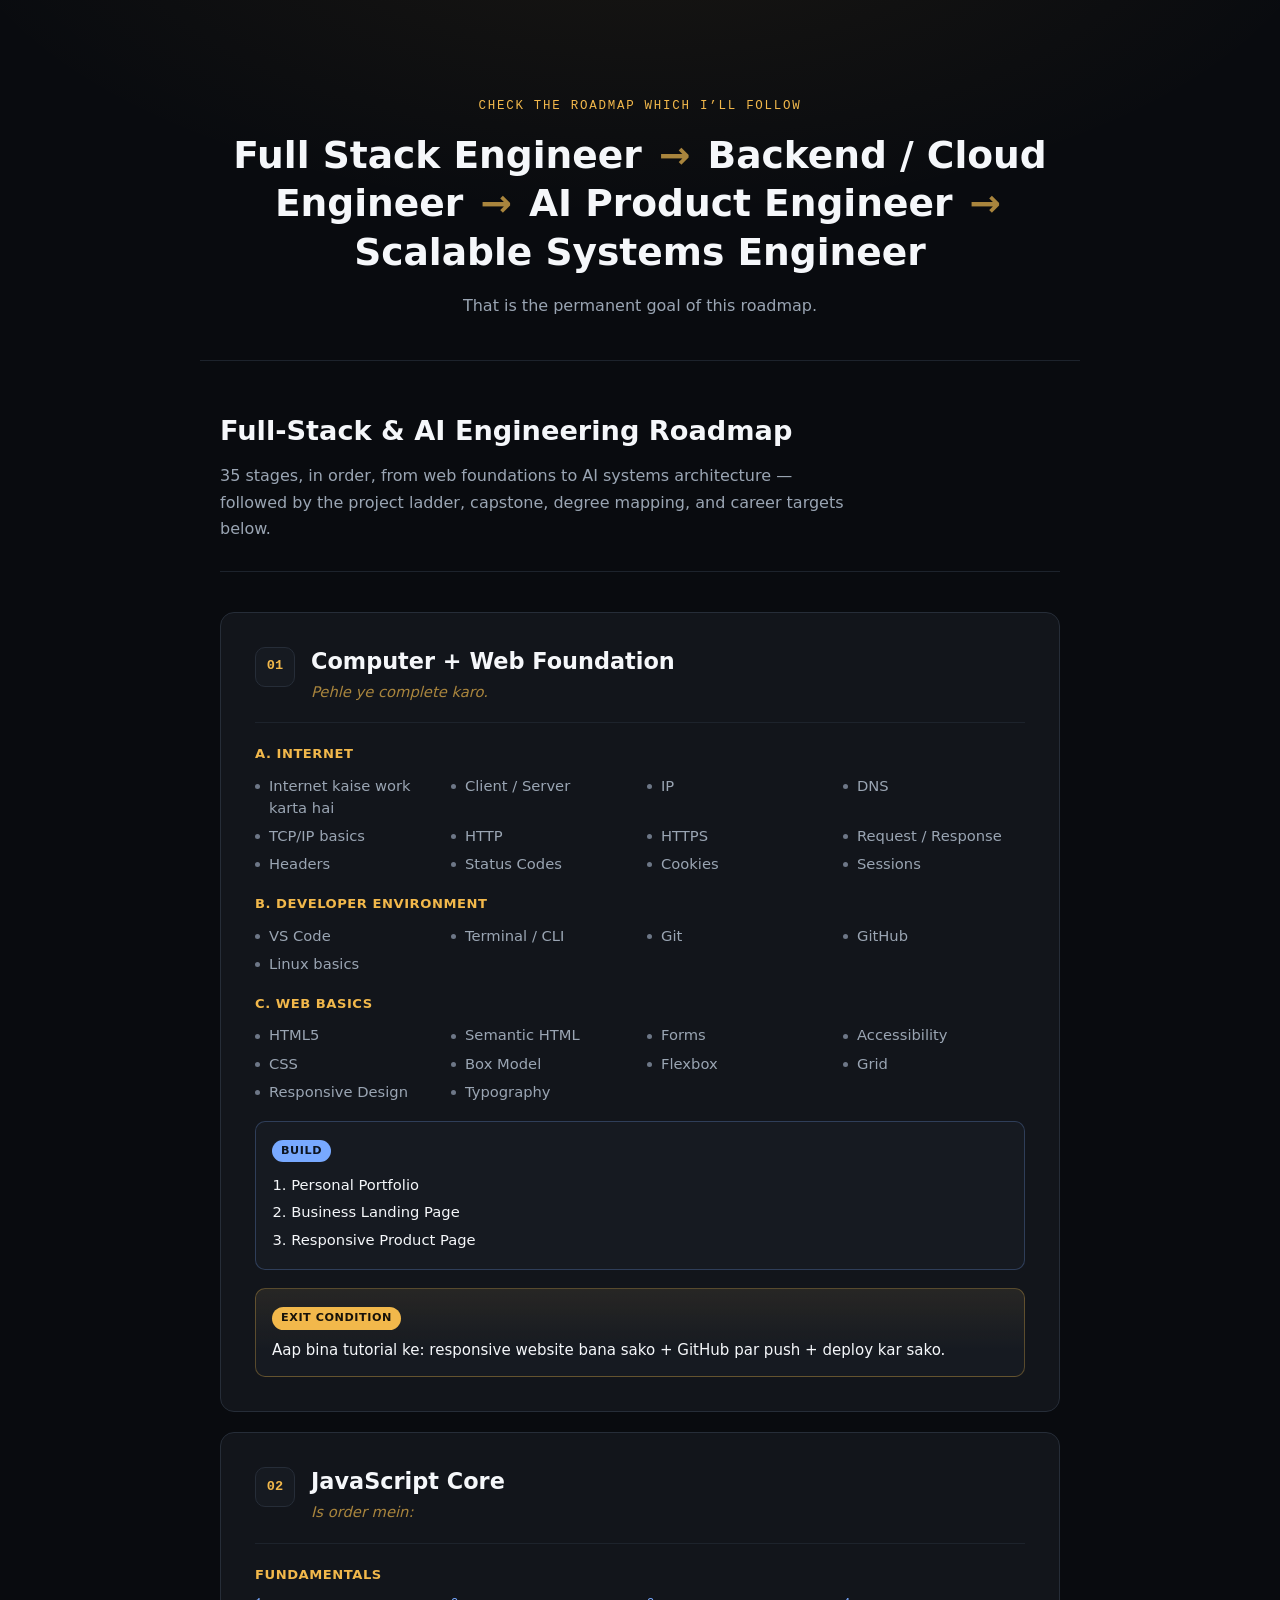
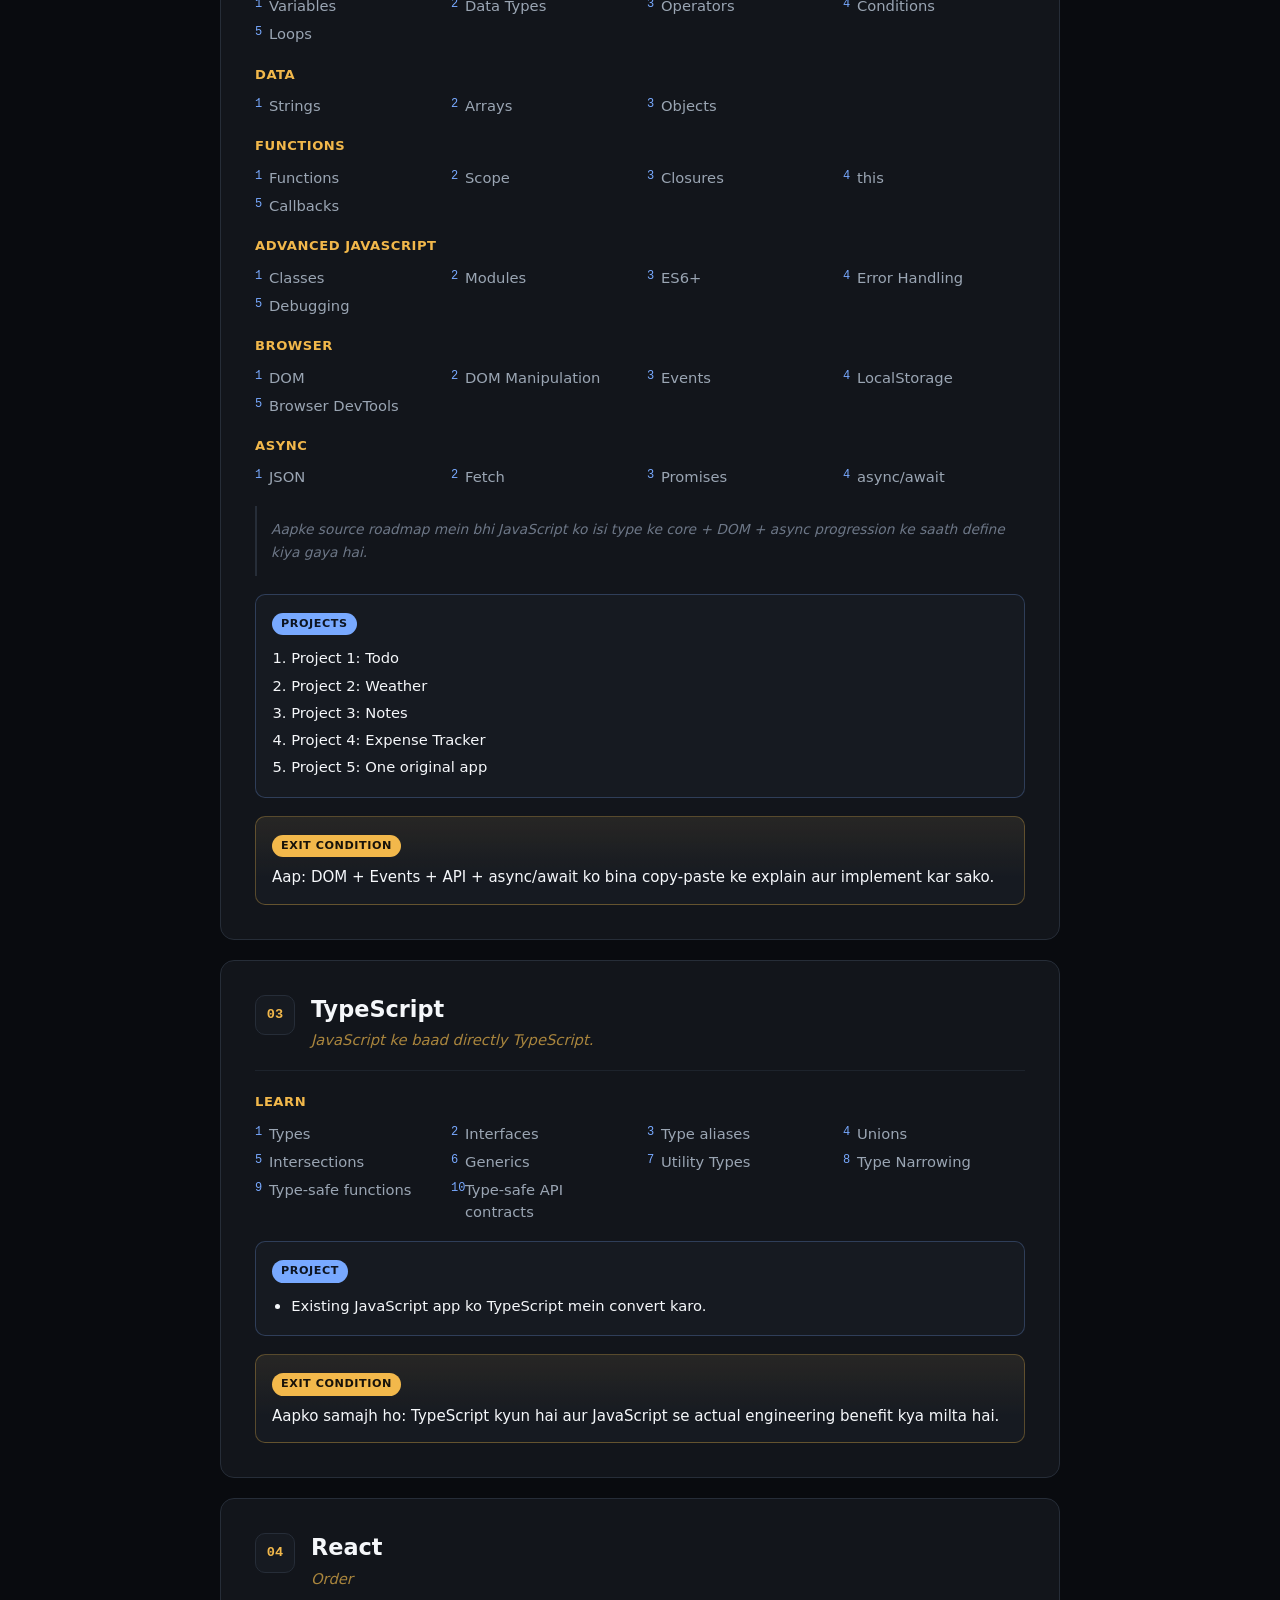
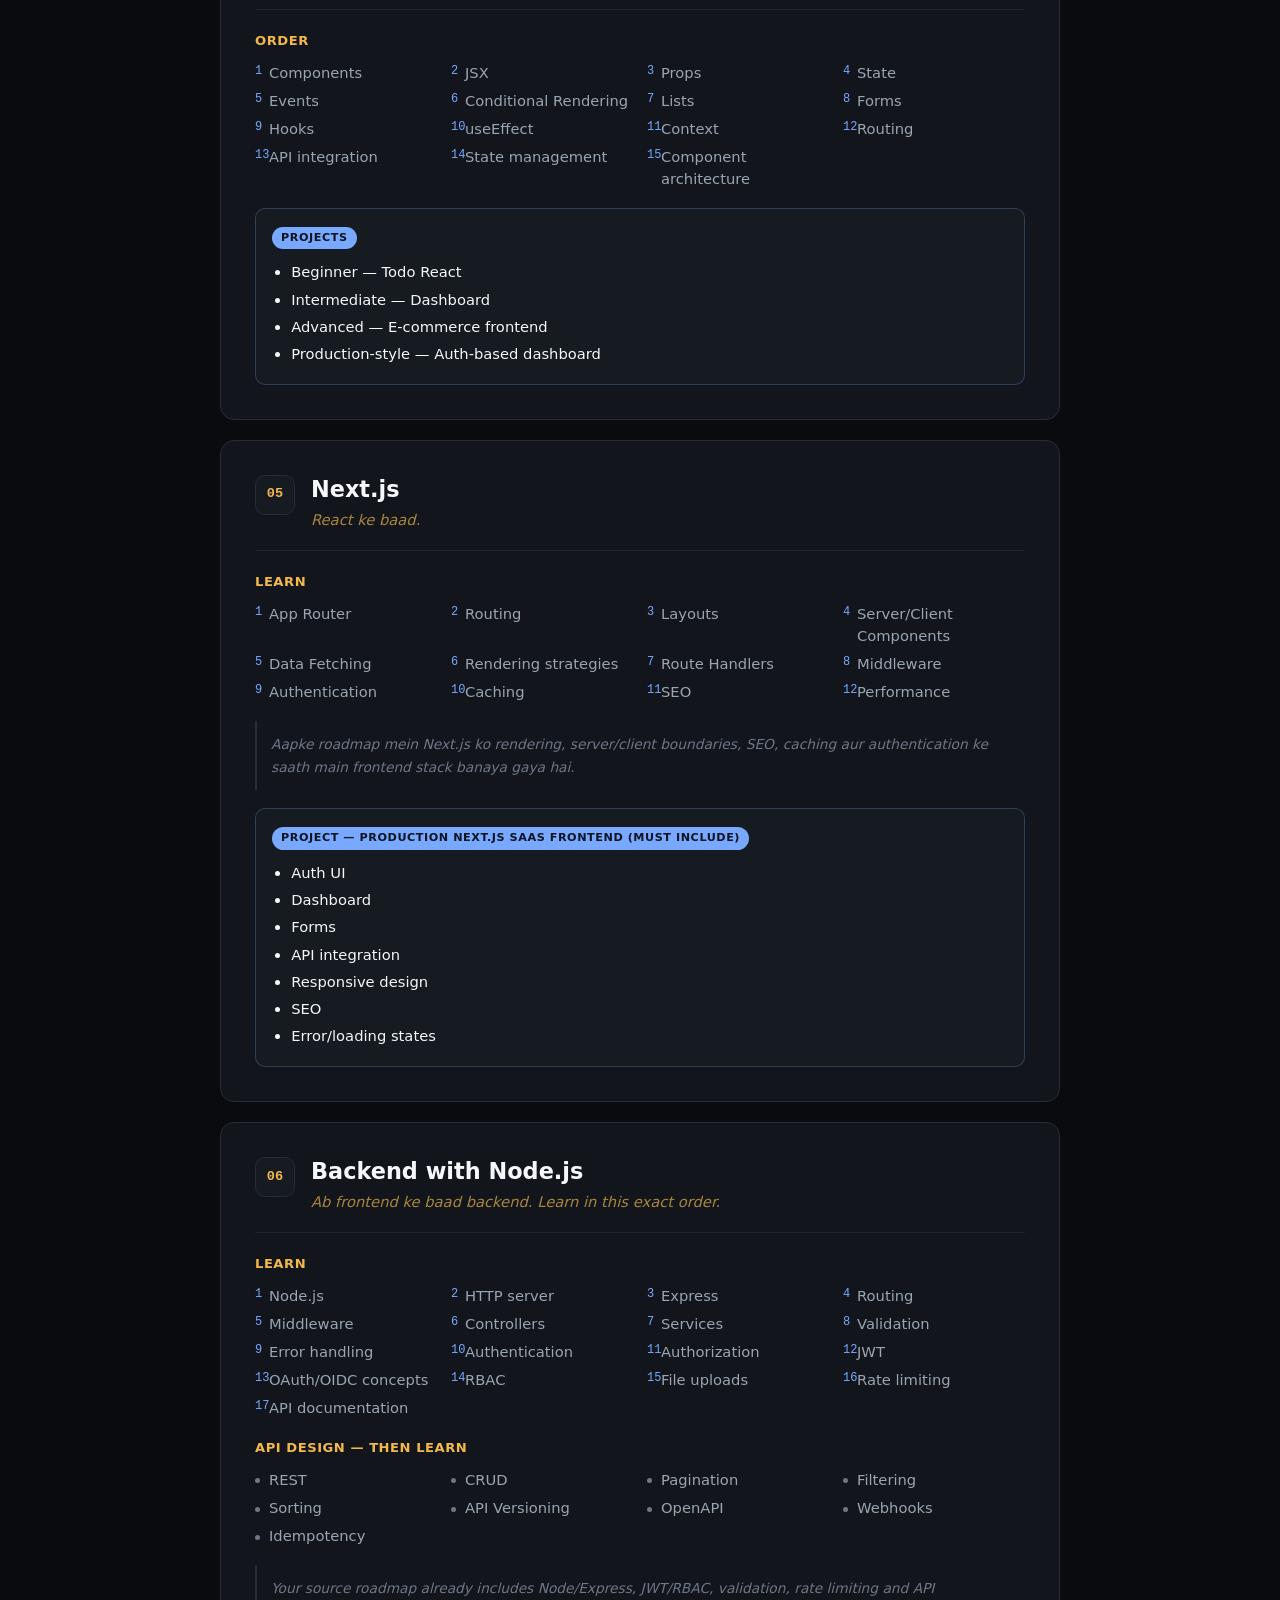
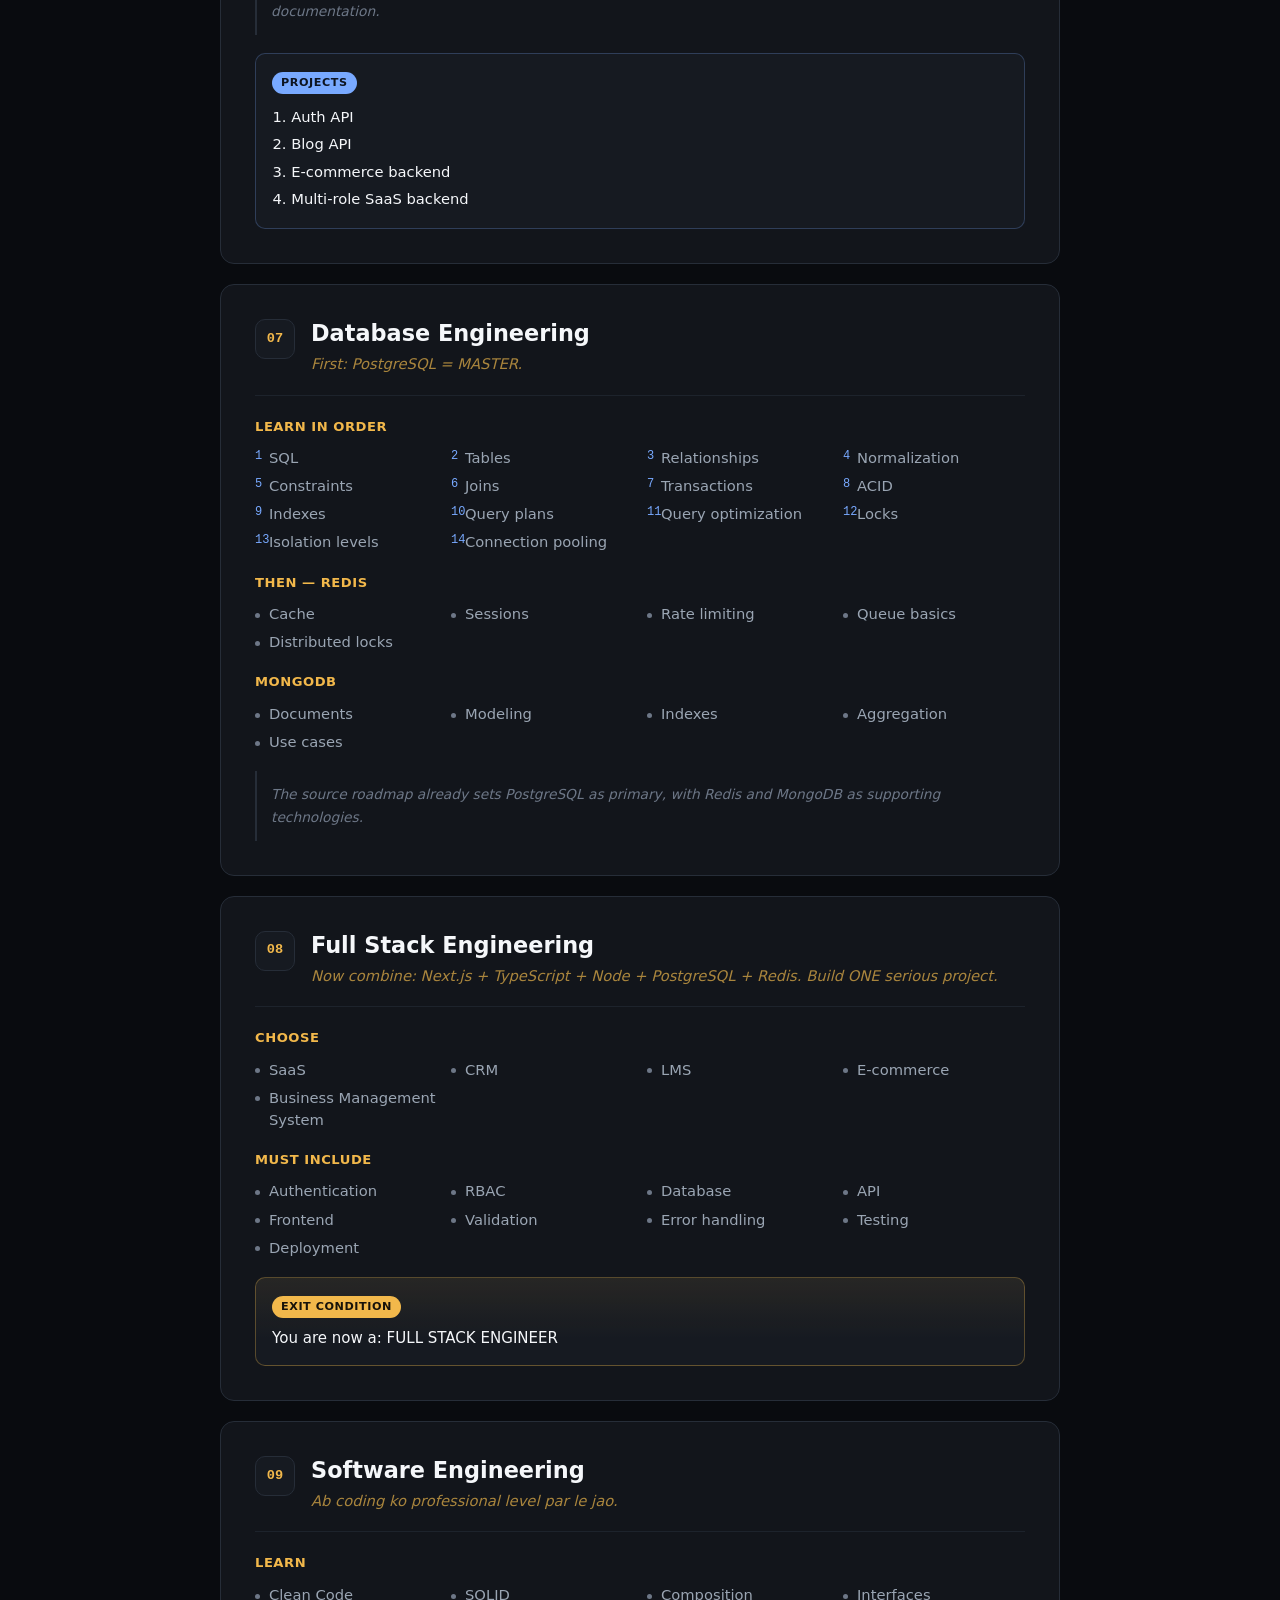
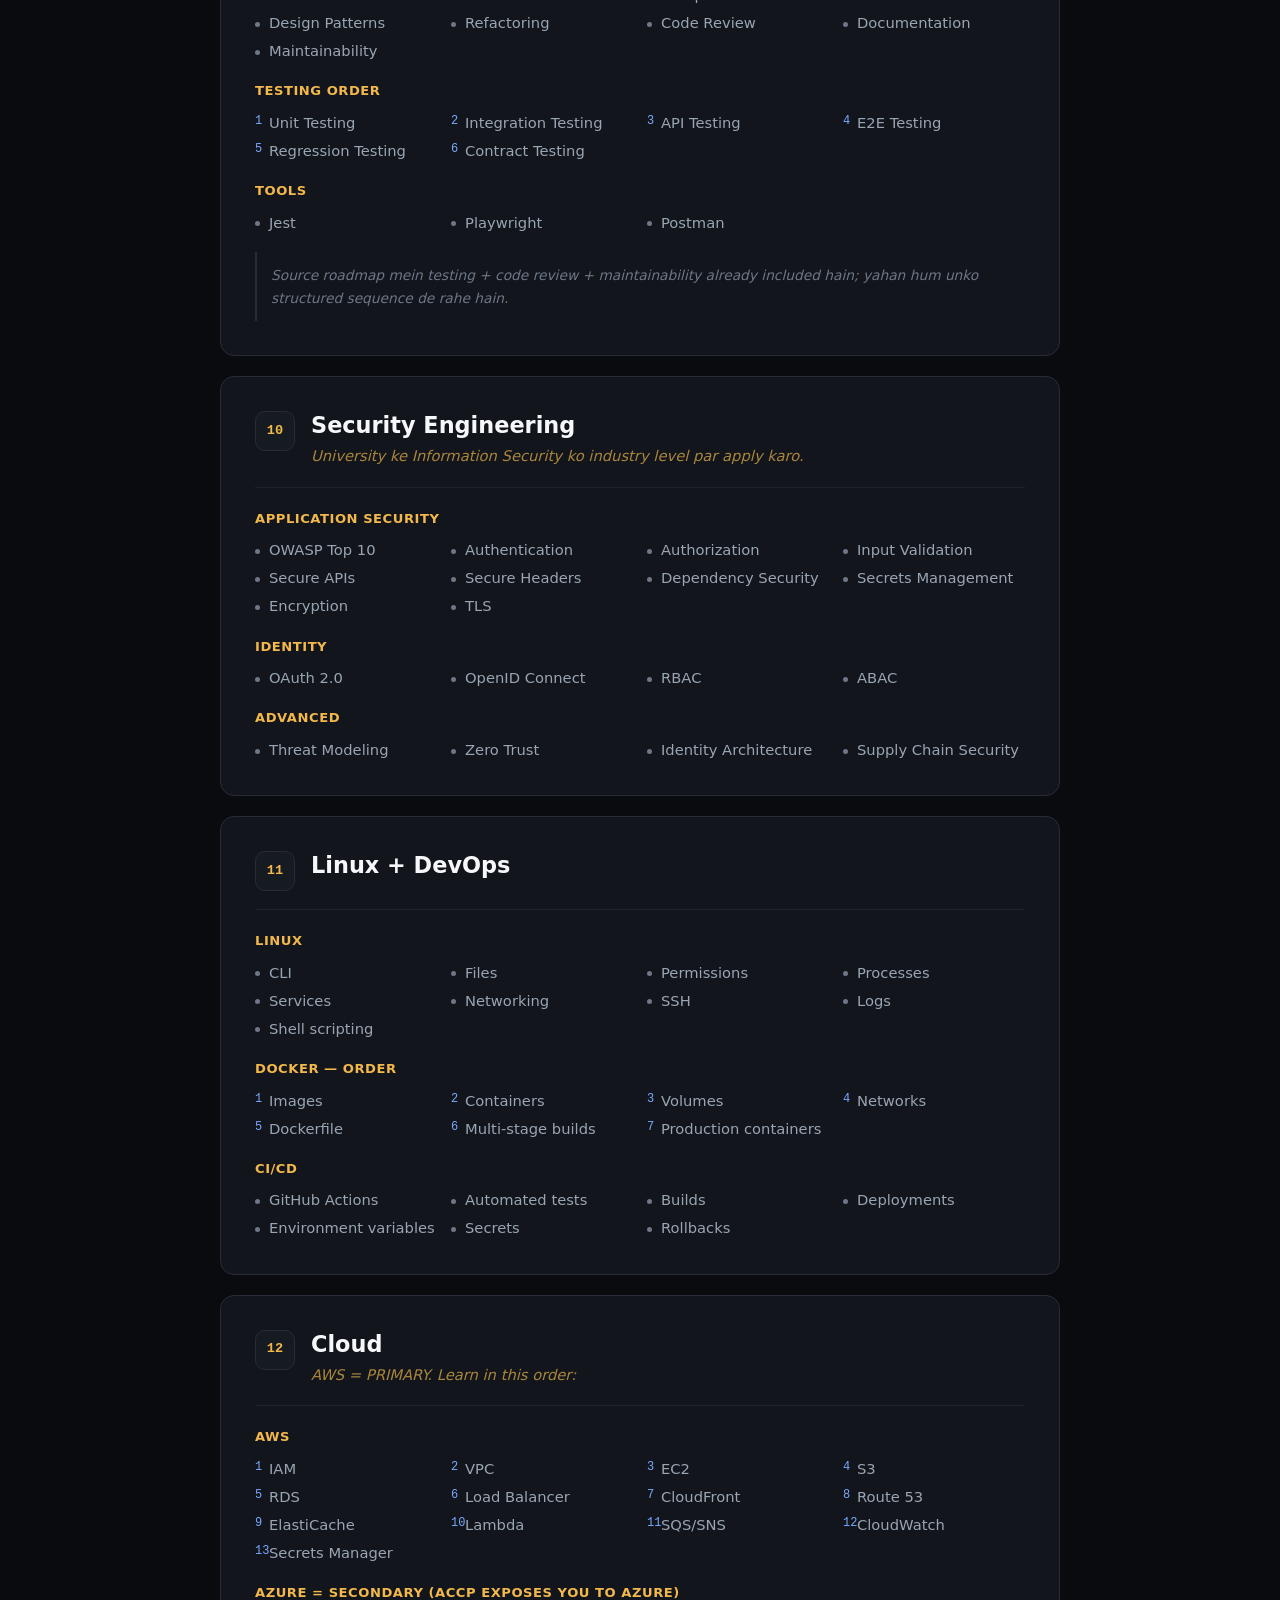
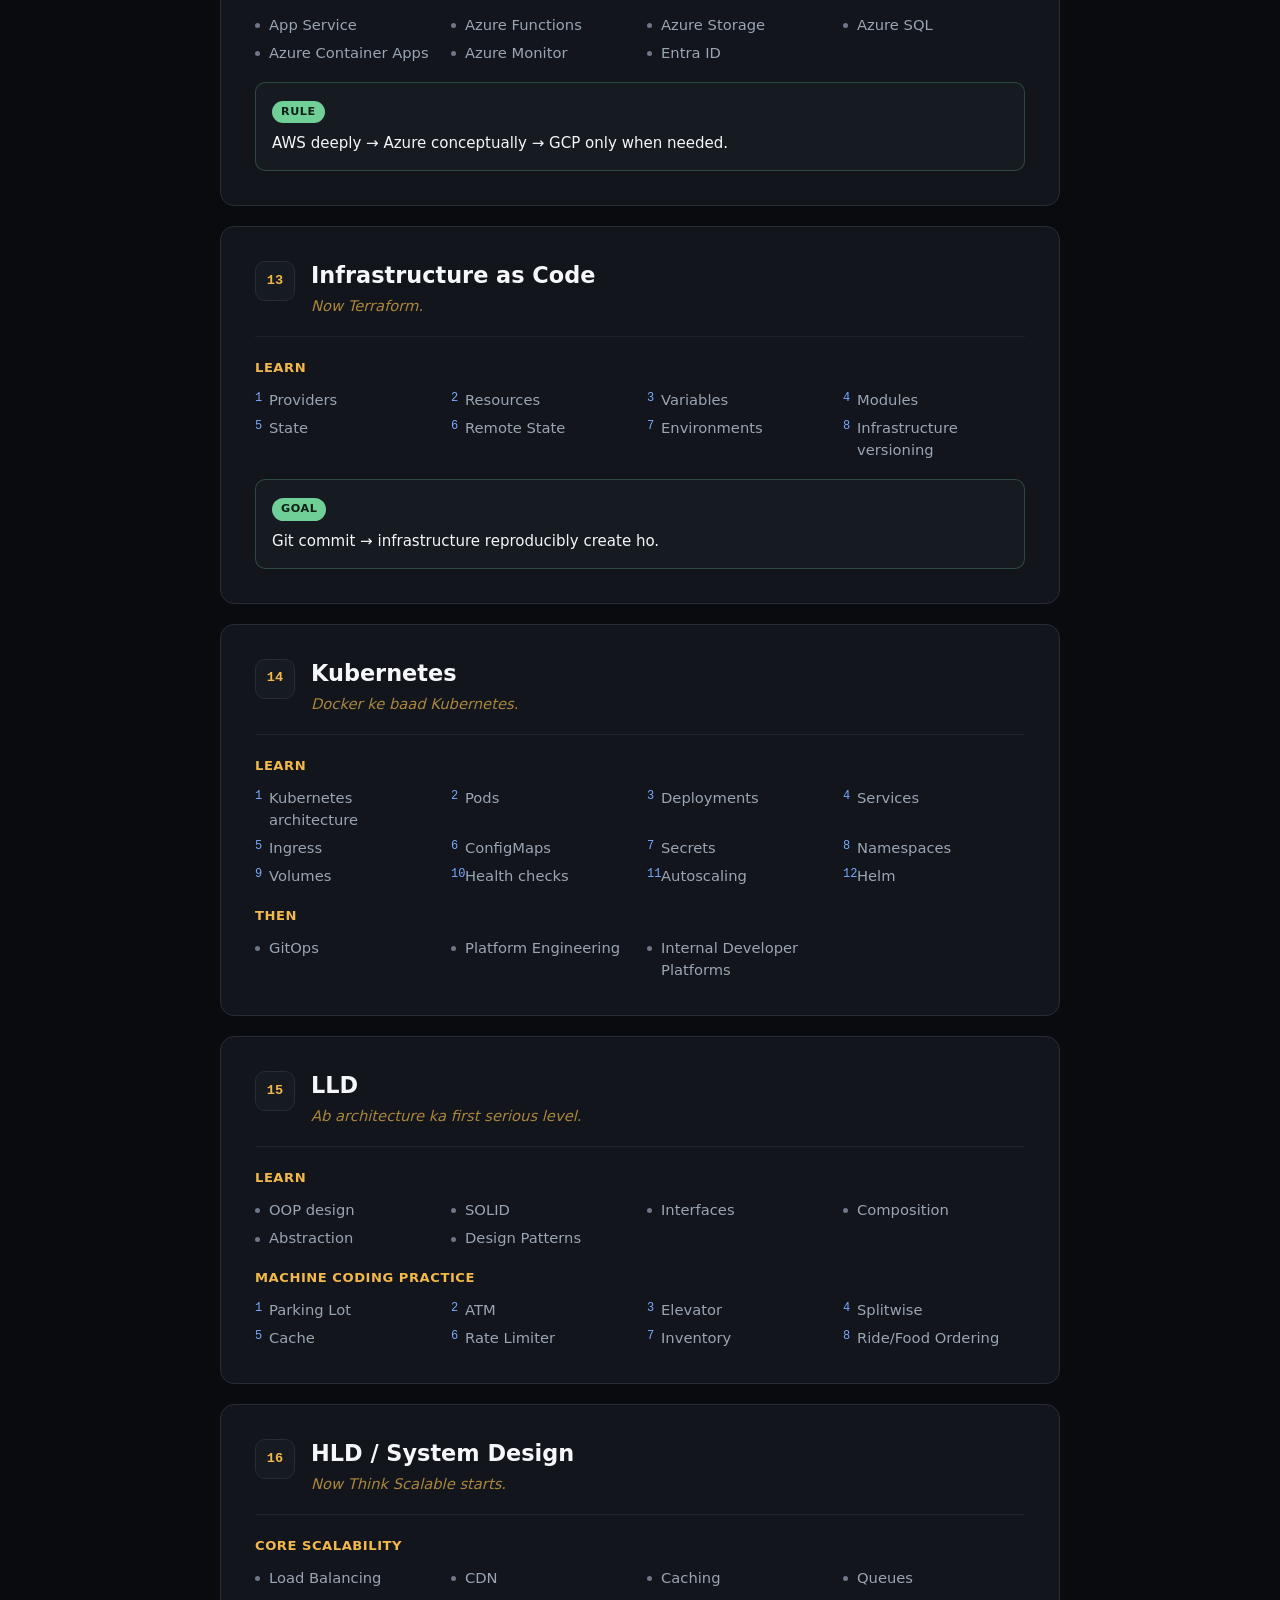
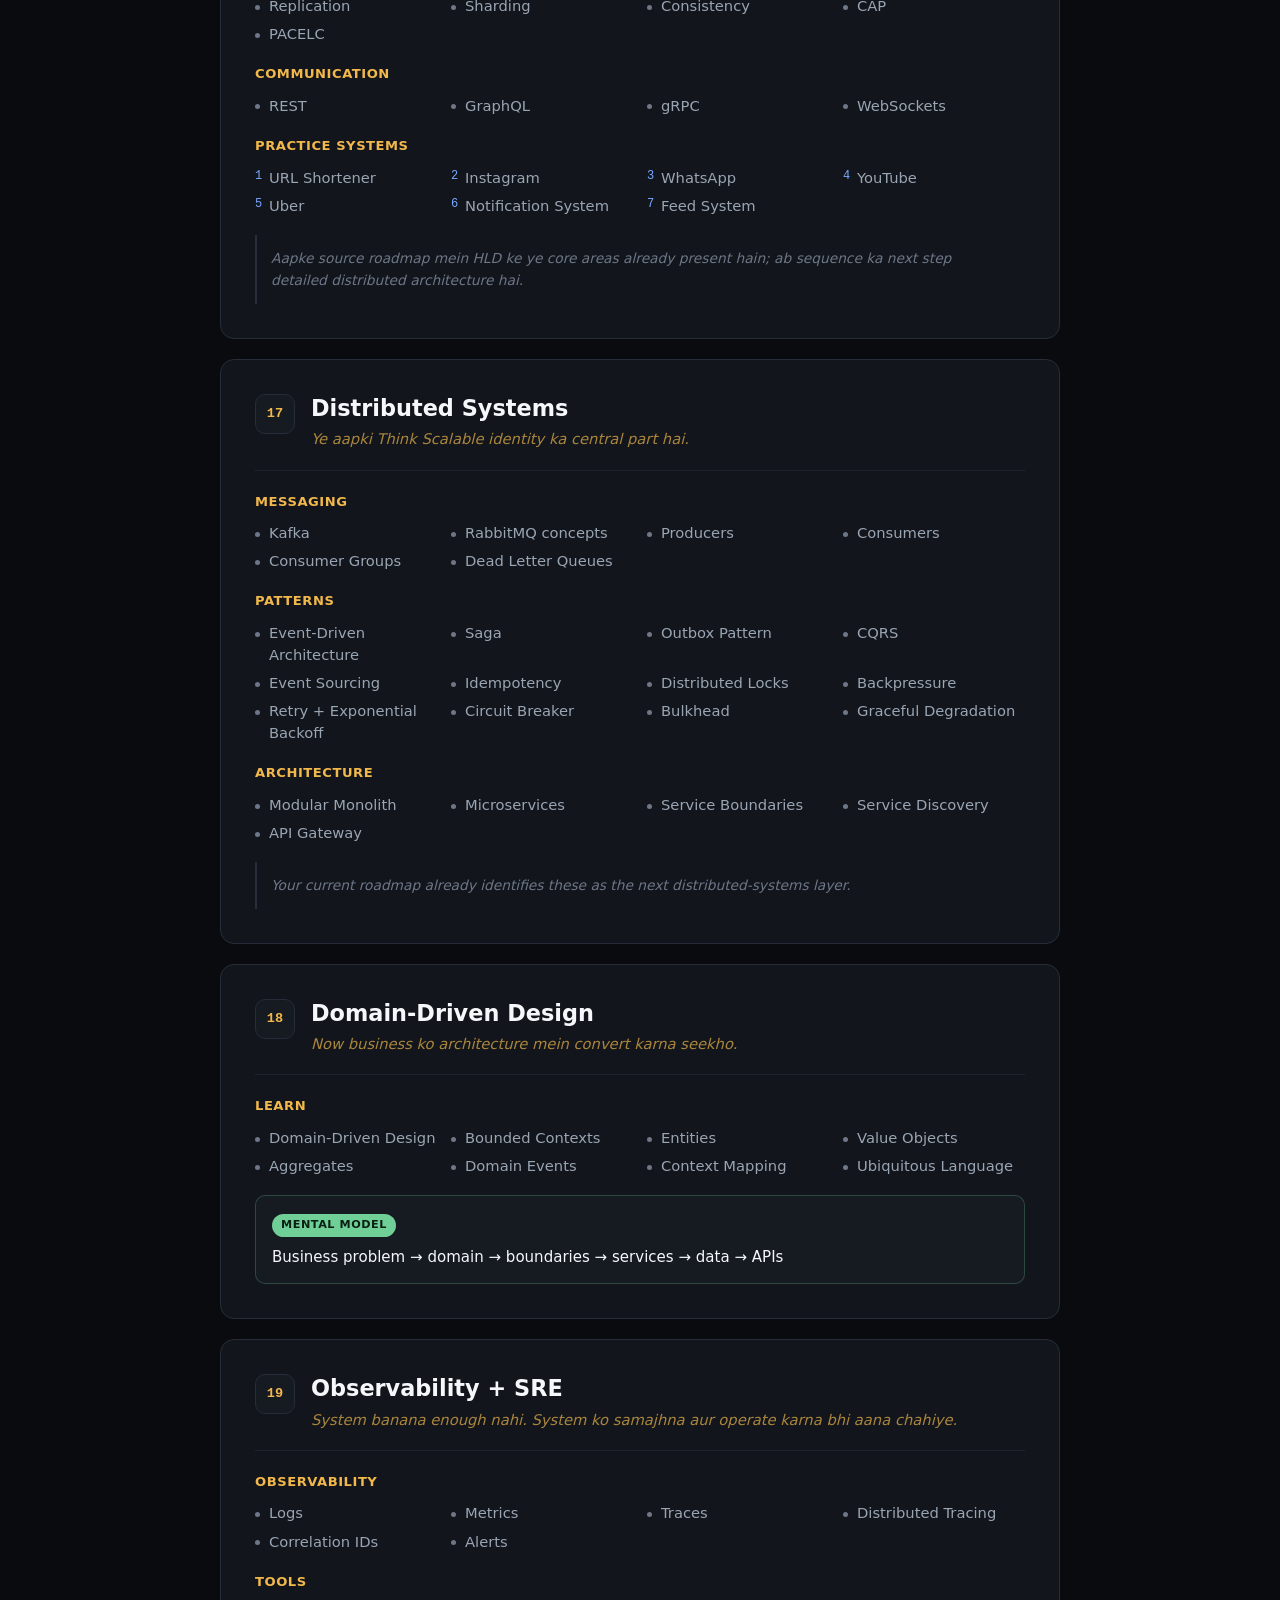
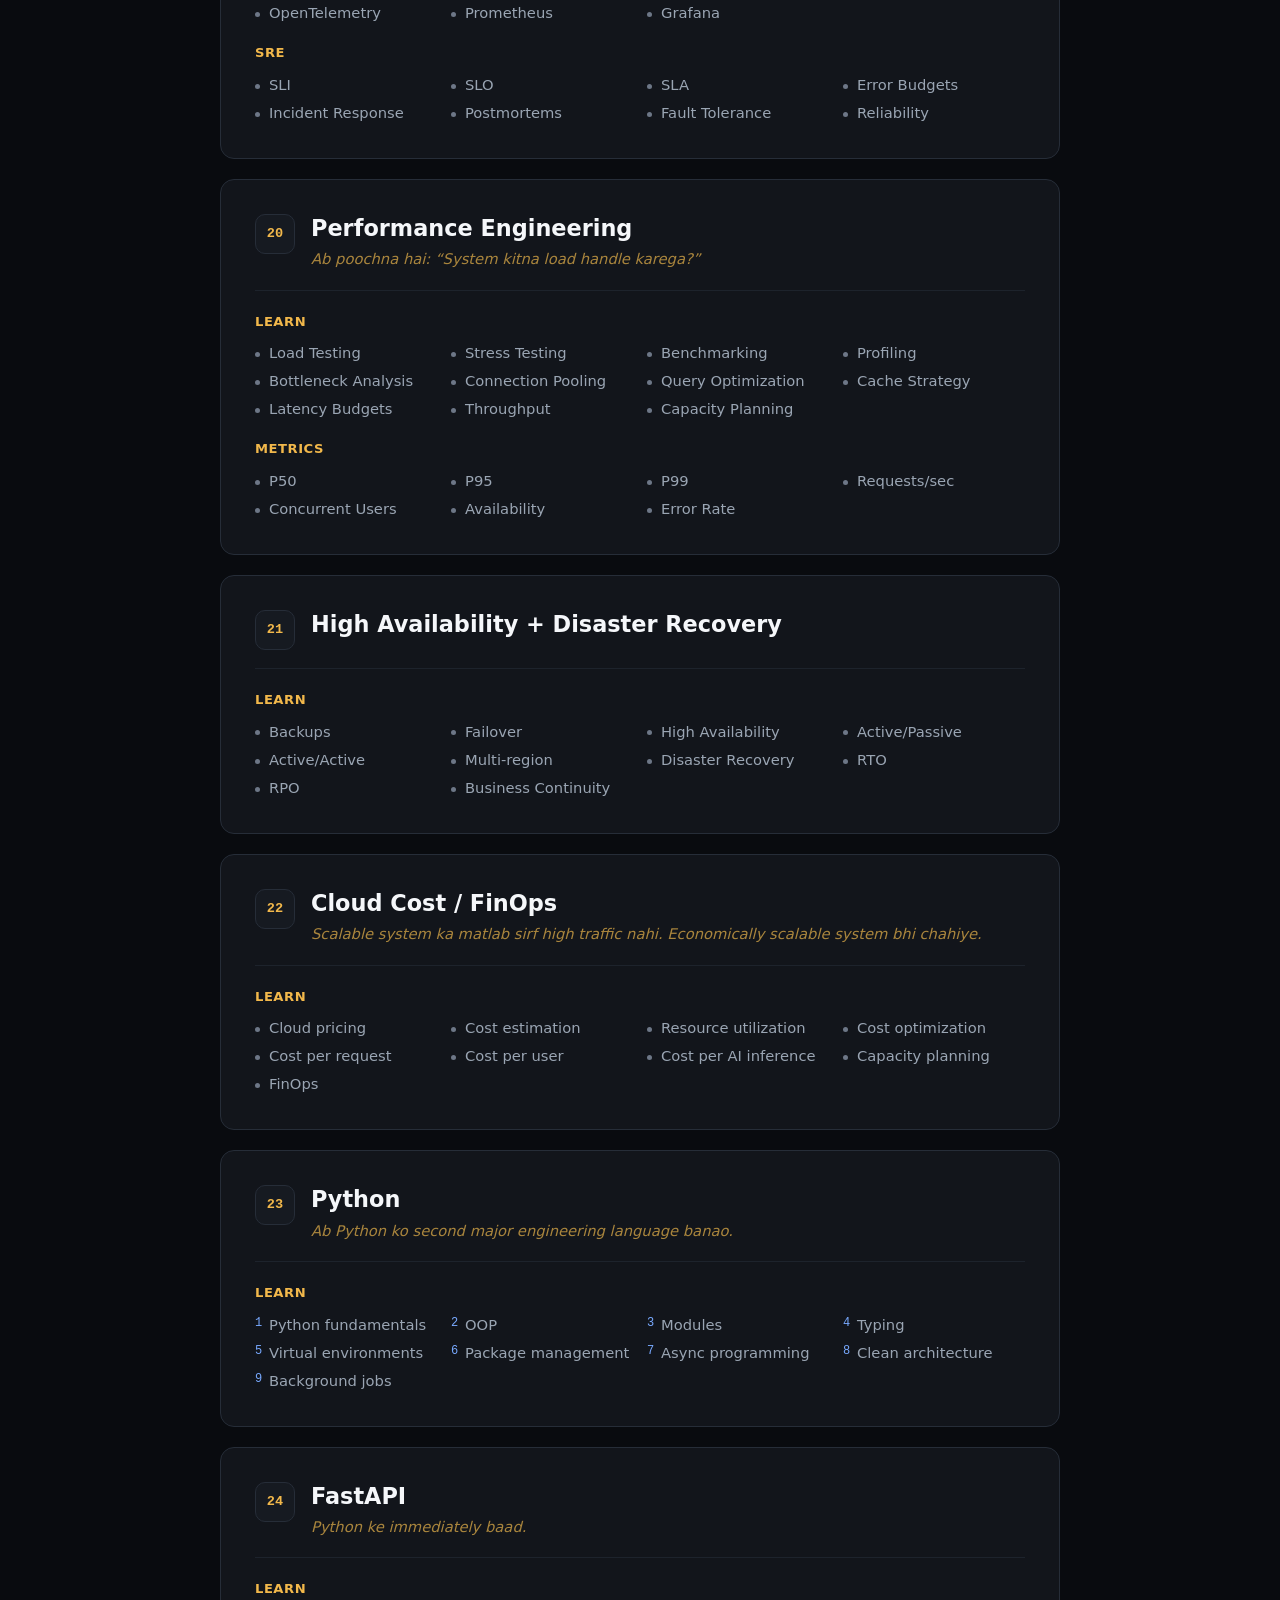
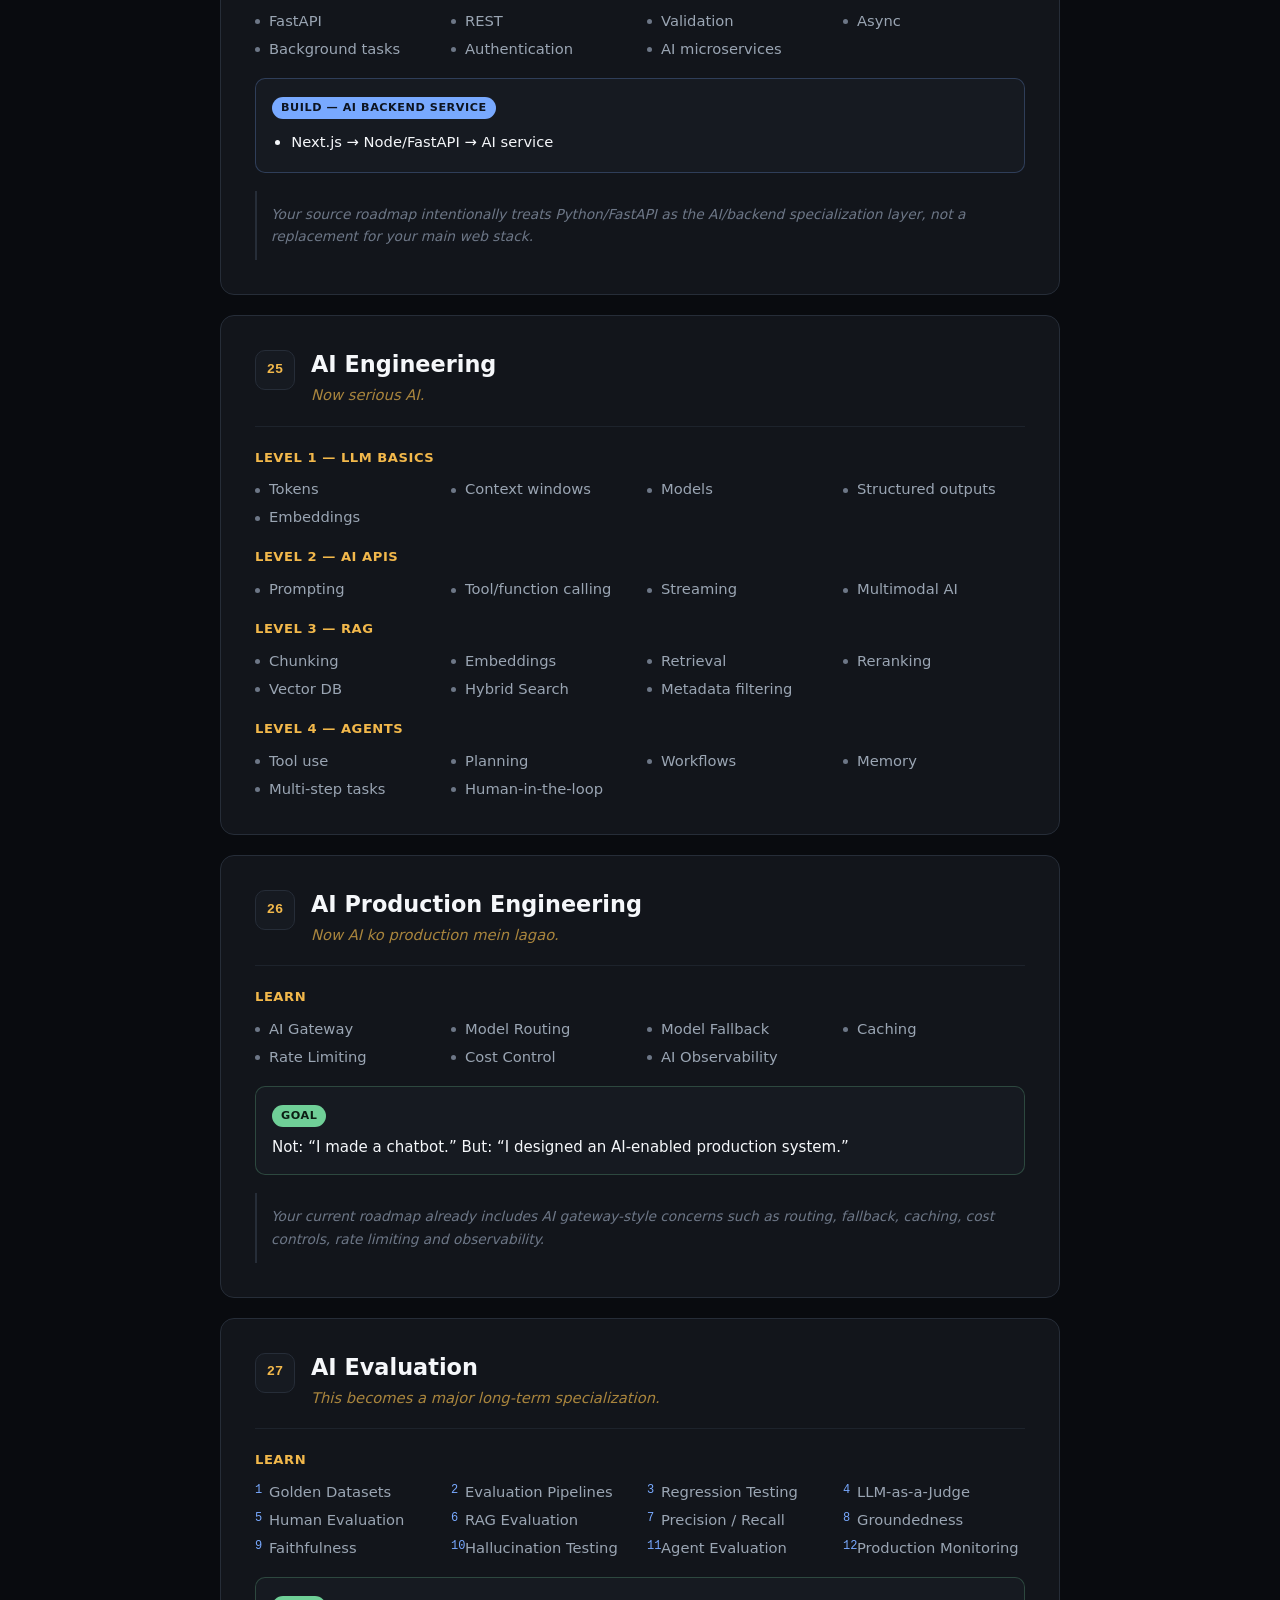
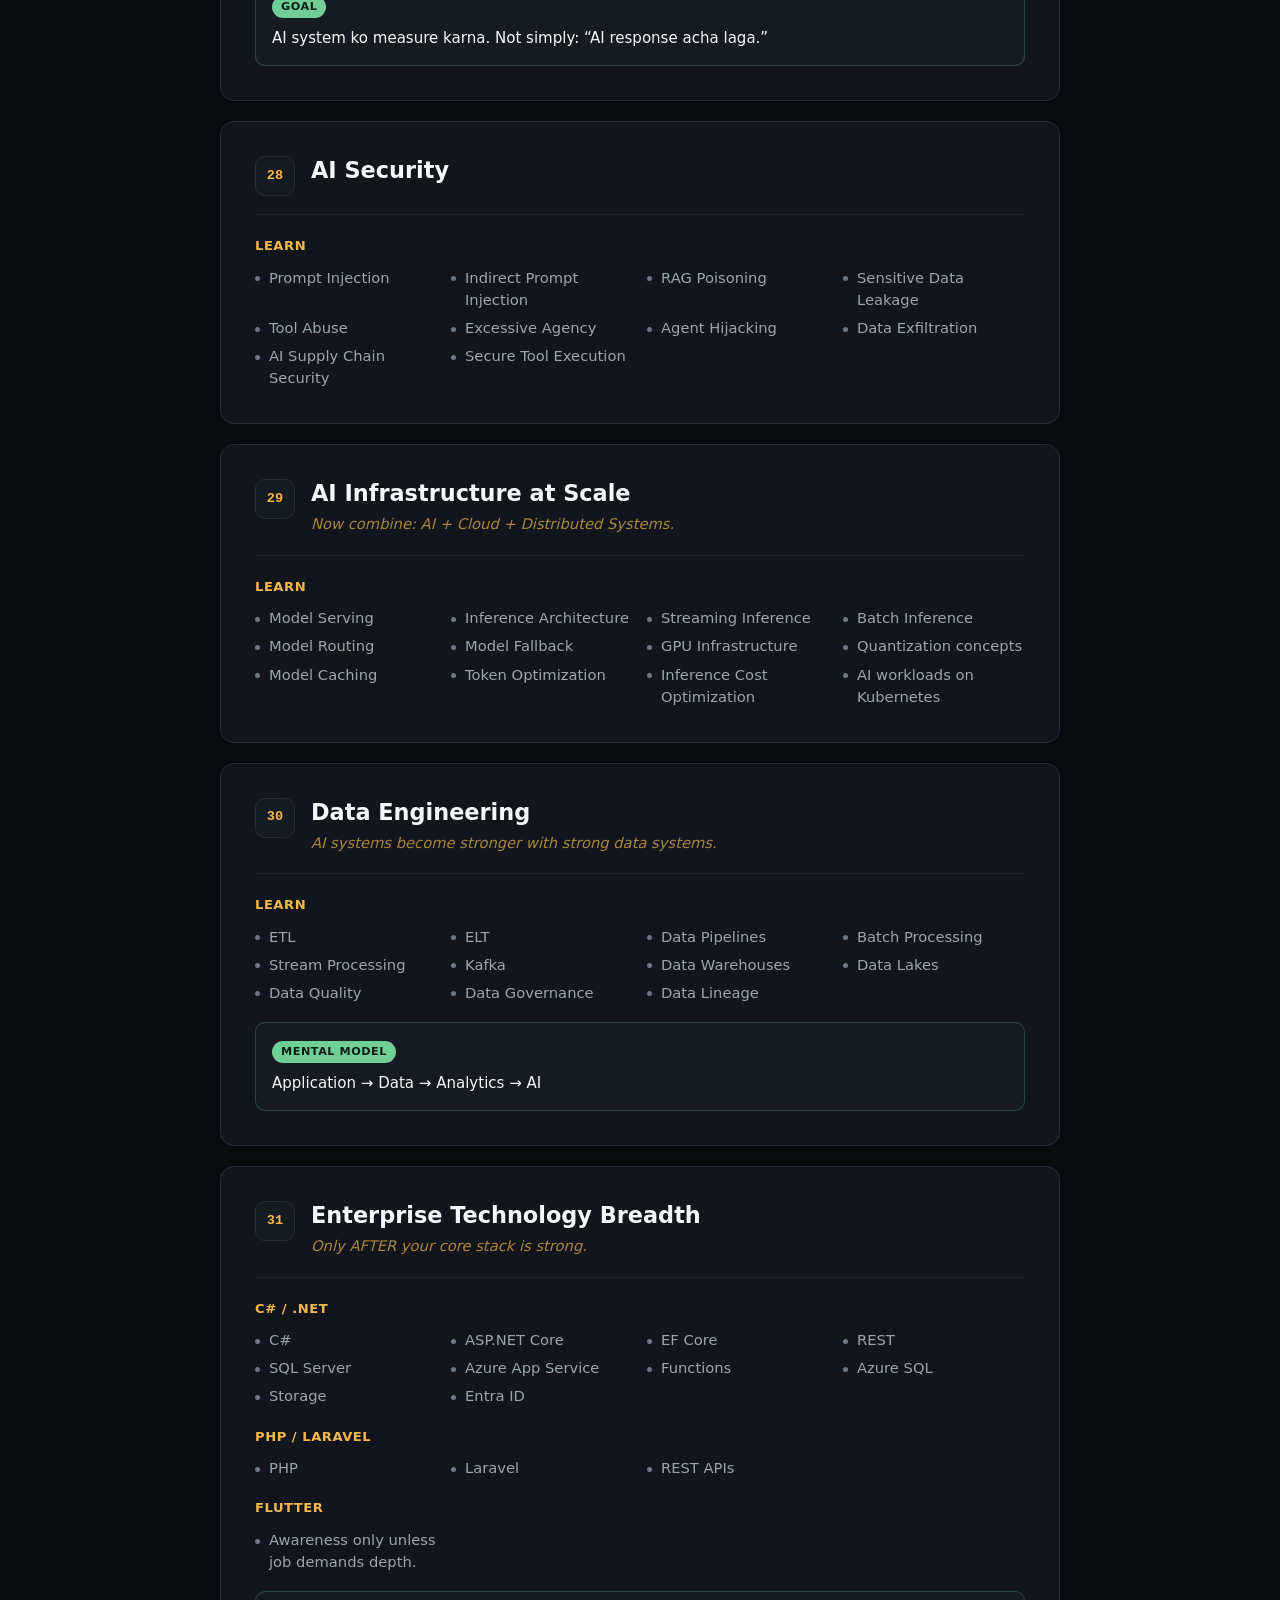
==== Day 0 - Roadmap-Docs/index.html @ 869f16bc "Modifing the roadmap" ====
<!doctype html>
<html lang="en">
  <head>
    <meta charset="UTF-8" />
    <meta name="viewport" content="width=device-width, initial-scale=1.0" />
    <title>Full-Stack &amp; AI Engineering Roadmap</title>
    <link rel="stylesheet" href="style.css" />
  </head>
  <body>
    <header class="page-intro">
      <p class="eyebrow">Check the roadmap which I&rsquo;ll follow</p>
      <h1>
        Full Stack Engineer
        <span class="arrow" aria-hidden="true">&rarr;</span> Backend / Cloud
        Engineer <span class="arrow" aria-hidden="true">&rarr;</span> AI Product
        Engineer <span class="arrow" aria-hidden="true">&rarr;</span> Scalable
        Systems Engineer
      </h1>
      <p class="page-intro-sub">That is the permanent goal of this roadmap.</p>
    </header>

    <main
      class="roadmap-container"
      aria-label="Full-stack and AI engineering roadmap"
    >
      <section class="roadmap-intro" aria-labelledby="roadmap-heading">
        <h2 id="roadmap-heading">Full-Stack &amp; AI Engineering Roadmap</h2>
        <p>
          35 stages, in order, from web foundations to AI systems architecture
          &mdash; followed by the project ladder, capstone, degree mapping, and
          career targets below.
        </p>
      </section>

      <div class="stage-sequence" aria-label="Roadmap stages, in order">
        <article class="stage" id="stage-1" aria-labelledby="stage-1-title">
          <header class="stage-header">
            <span class="stage-badge">01</span>
            <div class="stage-heading">
              <h2 id="stage-1-title">Computer + Web Foundation</h2>
              <p class="stage-intro">Pehle ye complete karo.</p>
            </div>
          </header>
          <div class="stage-body">
            <div class="topic-group">
              <h3>A. Internet</h3>
              <ul class="topic-list">
                <li>Internet kaise work karta hai</li>
                <li>Client / Server</li>
                <li>IP</li>
                <li>DNS</li>
                <li>TCP/IP basics</li>
                <li>HTTP</li>
                <li>HTTPS</li>
                <li>Request / Response</li>
                <li>Headers</li>
                <li>Status Codes</li>
                <li>Cookies</li>
                <li>Sessions</li>
              </ul>
            </div>
            <div class="topic-group">
              <h3>B. Developer Environment</h3>
              <ul class="topic-list">
                <li>VS Code</li>
                <li>Terminal / CLI</li>
                <li>Git</li>
                <li>GitHub</li>
                <li>Linux basics</li>
              </ul>
            </div>
            <div class="topic-group">
              <h3>C. Web Basics</h3>
              <ul class="topic-list">
                <li>HTML5</li>
                <li>Semantic HTML</li>
                <li>Forms</li>
                <li>Accessibility</li>
                <li>CSS</li>
                <li>Box Model</li>
                <li>Flexbox</li>
                <li>Grid</li>
                <li>Responsive Design</li>
                <li>Typography</li>
              </ul>
            </div>
            <div class="callout callout-build">
              <span class="callout-label">Build</span>
              <ol class="build-list">
                <li>Personal Portfolio</li>
                <li>Business Landing Page</li>
                <li>Responsive Product Page</li>
              </ol>
            </div>
            <div class="callout callout-exit">
              <span class="callout-label">Exit Condition</span>
              <p>
                Aap bina tutorial ke: responsive website bana sako + GitHub par
                push + deploy kar sako.
              </p>
            </div>
          </div>
        </article>
        <article class="stage" id="stage-2" aria-labelledby="stage-2-title">
          <header class="stage-header">
            <span class="stage-badge">02</span>
            <div class="stage-heading">
              <h2 id="stage-2-title">JavaScript Core</h2>
              <p class="stage-intro">Is order mein:</p>
            </div>
          </header>
          <div class="stage-body">
            <div class="topic-group">
              <h3>Fundamentals</h3>
              <ol class="topic-list">
                <li>Variables</li>
                <li>Data Types</li>
                <li>Operators</li>
                <li>Conditions</li>
                <li>Loops</li>
              </ol>
            </div>
            <div class="topic-group">
              <h3>Data</h3>
              <ol class="topic-list">
                <li>Strings</li>
                <li>Arrays</li>
                <li>Objects</li>
              </ol>
            </div>
            <div class="topic-group">
              <h3>Functions</h3>
              <ol class="topic-list">
                <li>Functions</li>
                <li>Scope</li>
                <li>Closures</li>
                <li>this</li>
                <li>Callbacks</li>
              </ol>
            </div>
            <div class="topic-group">
              <h3>Advanced JavaScript</h3>
              <ol class="topic-list">
                <li>Classes</li>
                <li>Modules</li>
                <li>ES6+</li>
                <li>Error Handling</li>
                <li>Debugging</li>
              </ol>
            </div>
            <div class="topic-group">
              <h3>Browser</h3>
              <ol class="topic-list">
                <li>DOM</li>
                <li>DOM Manipulation</li>
                <li>Events</li>
                <li>LocalStorage</li>
                <li>Browser DevTools</li>
              </ol>
            </div>
            <div class="topic-group">
              <h3>Async</h3>
              <ol class="topic-list">
                <li>JSON</li>
                <li>Fetch</li>
                <li>Promises</li>
                <li>async/await</li>
              </ol>
            </div>
            <p class="stage-note">
              Aapke source roadmap mein bhi JavaScript ko isi type ke core + DOM
              + async progression ke saath define kiya gaya hai.
            </p>
            <div class="callout callout-build">
              <span class="callout-label">Projects</span>
              <ol class="build-list">
                <li>Project 1: Todo</li>
                <li>Project 2: Weather</li>
                <li>Project 3: Notes</li>
                <li>Project 4: Expense Tracker</li>
                <li>Project 5: One original app</li>
              </ol>
            </div>
            <div class="callout callout-exit">
              <span class="callout-label">Exit Condition</span>
              <p>
                Aap: DOM + Events + API + async/await ko bina copy-paste ke
                explain aur implement kar sako.
              </p>
            </div>
          </div>
        </article>
        <article class="stage" id="stage-3" aria-labelledby="stage-3-title">
          <header class="stage-header">
            <span class="stage-badge">03</span>
            <div class="stage-heading">
              <h2 id="stage-3-title">TypeScript</h2>
              <p class="stage-intro">JavaScript ke baad directly TypeScript.</p>
            </div>
          </header>
          <div class="stage-body">
            <div class="topic-group">
              <h3>Learn</h3>
              <ol class="topic-list">
                <li>Types</li>
                <li>Interfaces</li>
                <li>Type aliases</li>
                <li>Unions</li>
                <li>Intersections</li>
                <li>Generics</li>
                <li>Utility Types</li>
                <li>Type Narrowing</li>
                <li>Type-safe functions</li>
                <li>Type-safe API contracts</li>
              </ol>
            </div>
            <div class="callout callout-build">
              <span class="callout-label">Project</span>
              <ul class="build-list">
                <li>
                  Existing JavaScript app ko TypeScript mein convert karo.
                </li>
              </ul>
            </div>
            <div class="callout callout-exit">
              <span class="callout-label">Exit Condition</span>
              <p>
                Aapko samajh ho: TypeScript kyun hai aur JavaScript se actual
                engineering benefit kya milta hai.
              </p>
            </div>
          </div>
        </article>
        <article class="stage" id="stage-4" aria-labelledby="stage-4-title">
          <header class="stage-header">
            <span class="stage-badge">04</span>
            <div class="stage-heading">
              <h2 id="stage-4-title">React</h2>
              <p class="stage-intro">Order</p>
            </div>
          </header>
          <div class="stage-body">
            <div class="topic-group">
              <h3>Order</h3>
              <ol class="topic-list">
                <li>Components</li>
                <li>JSX</li>
                <li>Props</li>
                <li>State</li>
                <li>Events</li>
                <li>Conditional Rendering</li>
                <li>Lists</li>
                <li>Forms</li>
                <li>Hooks</li>
                <li>useEffect</li>
                <li>Context</li>
                <li>Routing</li>
                <li>API integration</li>
                <li>State management</li>
                <li>Component architecture</li>
              </ol>
            </div>
            <div class="callout callout-build">
              <span class="callout-label">Projects</span>
              <ul class="build-list">
                <li>Beginner — Todo React</li>
                <li>Intermediate — Dashboard</li>
                <li>Advanced — E-commerce frontend</li>
                <li>Production-style — Auth-based dashboard</li>
              </ul>
            </div>
          </div>
        </article>
        <article class="stage" id="stage-5" aria-labelledby="stage-5-title">
          <header class="stage-header">
            <span class="stage-badge">05</span>
            <div class="stage-heading">
              <h2 id="stage-5-title">Next.js</h2>
              <p class="stage-intro">React ke baad.</p>
            </div>
          </header>
          <div class="stage-body">
            <div class="topic-group">
              <h3>Learn</h3>
              <ol class="topic-list">
                <li>App Router</li>
                <li>Routing</li>
                <li>Layouts</li>
                <li>Server/Client Components</li>
                <li>Data Fetching</li>
                <li>Rendering strategies</li>
                <li>Route Handlers</li>
                <li>Middleware</li>
                <li>Authentication</li>
                <li>Caching</li>
                <li>SEO</li>
                <li>Performance</li>
              </ol>
            </div>
            <p class="stage-note">
              Aapke roadmap mein Next.js ko rendering, server/client boundaries,
              SEO, caching aur authentication ke saath main frontend stack
              banaya gaya hai.
            </p>
            <div class="callout callout-build">
              <span class="callout-label"
                >Project — Production Next.js SaaS Frontend (must include)</span
              >
              <ul class="build-list">
                <li>Auth UI</li>
                <li>Dashboard</li>
                <li>Forms</li>
                <li>API integration</li>
                <li>Responsive design</li>
                <li>SEO</li>
                <li>Error/loading states</li>
              </ul>
            </div>
          </div>
        </article>
        <article class="stage" id="stage-6" aria-labelledby="stage-6-title">
          <header class="stage-header">
            <span class="stage-badge">06</span>
            <div class="stage-heading">
              <h2 id="stage-6-title">Backend with Node.js</h2>
              <p class="stage-intro">
                Ab frontend ke baad backend. Learn in this exact order.
              </p>
            </div>
          </header>
          <div class="stage-body">
            <div class="topic-group">
              <h3>Learn</h3>
              <ol class="topic-list">
                <li>Node.js</li>
                <li>HTTP server</li>
                <li>Express</li>
                <li>Routing</li>
                <li>Middleware</li>
                <li>Controllers</li>
                <li>Services</li>
                <li>Validation</li>
                <li>Error handling</li>
                <li>Authentication</li>
                <li>Authorization</li>
                <li>JWT</li>
                <li>OAuth/OIDC concepts</li>
                <li>RBAC</li>
                <li>File uploads</li>
                <li>Rate limiting</li>
                <li>API documentation</li>
              </ol>
            </div>
            <div class="topic-group">
              <h3>API Design — then learn</h3>
              <ul class="topic-list">
                <li>REST</li>
                <li>CRUD</li>
                <li>Pagination</li>
                <li>Filtering</li>
                <li>Sorting</li>
                <li>API Versioning</li>
                <li>OpenAPI</li>
                <li>Webhooks</li>
                <li>Idempotency</li>
              </ul>
            </div>
            <p class="stage-note">
              Your source roadmap already includes Node/Express, JWT/RBAC,
              validation, rate limiting and API documentation.
            </p>
            <div class="callout callout-build">
              <span class="callout-label">Projects</span>
              <ol class="build-list">
                <li>Auth API</li>
                <li>Blog API</li>
                <li>E-commerce backend</li>
                <li>Multi-role SaaS backend</li>
              </ol>
            </div>
          </div>
        </article>
        <article class="stage" id="stage-7" aria-labelledby="stage-7-title">
          <header class="stage-header">
            <span class="stage-badge">07</span>
            <div class="stage-heading">
              <h2 id="stage-7-title">Database Engineering</h2>
              <p class="stage-intro">First: PostgreSQL = MASTER.</p>
            </div>
          </header>
          <div class="stage-body">
            <div class="topic-group">
              <h3>Learn in order</h3>
              <ol class="topic-list">
                <li>SQL</li>
                <li>Tables</li>
                <li>Relationships</li>
                <li>Normalization</li>
                <li>Constraints</li>
                <li>Joins</li>
                <li>Transactions</li>
                <li>ACID</li>
                <li>Indexes</li>
                <li>Query plans</li>
                <li>Query optimization</li>
                <li>Locks</li>
                <li>Isolation levels</li>
                <li>Connection pooling</li>
              </ol>
            </div>
            <div class="topic-group">
              <h3>Then — Redis</h3>
              <ul class="topic-list">
                <li>Cache</li>
                <li>Sessions</li>
                <li>Rate limiting</li>
                <li>Queue basics</li>
                <li>Distributed locks</li>
              </ul>
            </div>
            <div class="topic-group">
              <h3>MongoDB</h3>
              <ul class="topic-list">
                <li>Documents</li>
                <li>Modeling</li>
                <li>Indexes</li>
                <li>Aggregation</li>
                <li>Use cases</li>
              </ul>
            </div>
            <p class="stage-note">
              The source roadmap already sets PostgreSQL as primary, with Redis
              and MongoDB as supporting technologies.
            </p>
          </div>
        </article>
        <article class="stage" id="stage-8" aria-labelledby="stage-8-title">
          <header class="stage-header">
            <span class="stage-badge">08</span>
            <div class="stage-heading">
              <h2 id="stage-8-title">Full Stack Engineering</h2>
              <p class="stage-intro">
                Now combine: Next.js + TypeScript + Node + PostgreSQL + Redis.
                Build ONE serious project.
              </p>
            </div>
          </header>
          <div class="stage-body">
            <div class="topic-group">
              <h3>Choose</h3>
              <ul class="topic-list">
                <li>SaaS</li>
                <li>CRM</li>
                <li>LMS</li>
                <li>E-commerce</li>
                <li>Business Management System</li>
              </ul>
            </div>
            <div class="topic-group">
              <h3>Must include</h3>
              <ul class="topic-list">
                <li>Authentication</li>
                <li>RBAC</li>
                <li>Database</li>
                <li>API</li>
                <li>Frontend</li>
                <li>Validation</li>
                <li>Error handling</li>
                <li>Testing</li>
                <li>Deployment</li>
              </ul>
            </div>
            <div class="callout callout-exit">
              <span class="callout-label">Exit Condition</span>
              <p>You are now a: FULL STACK ENGINEER</p>
            </div>
          </div>
        </article>
        <article class="stage" id="stage-9" aria-labelledby="stage-9-title">
          <header class="stage-header">
            <span class="stage-badge">09</span>
            <div class="stage-heading">
              <h2 id="stage-9-title">Software Engineering</h2>
              <p class="stage-intro">
                Ab coding ko professional level par le jao.
              </p>
            </div>
          </header>
          <div class="stage-body">
            <div class="topic-group">
              <h3>Learn</h3>
              <ul class="topic-list">
                <li>Clean Code</li>
                <li>SOLID</li>
                <li>Composition</li>
                <li>Interfaces</li>
                <li>Design Patterns</li>
                <li>Refactoring</li>
                <li>Code Review</li>
                <li>Documentation</li>
                <li>Maintainability</li>
              </ul>
            </div>
            <div class="topic-group">
              <h3>Testing order</h3>
              <ol class="topic-list">
                <li>Unit Testing</li>
                <li>Integration Testing</li>
                <li>API Testing</li>
                <li>E2E Testing</li>
                <li>Regression Testing</li>
                <li>Contract Testing</li>
              </ol>
            </div>
            <div class="topic-group">
              <h3>Tools</h3>
              <ul class="topic-list">
                <li>Jest</li>
                <li>Playwright</li>
                <li>Postman</li>
              </ul>
            </div>
            <p class="stage-note">
              Source roadmap mein testing + code review + maintainability
              already included hain; yahan hum unko structured sequence de rahe
              hain.
            </p>
          </div>
        </article>
        <article class="stage" id="stage-10" aria-labelledby="stage-10-title">
          <header class="stage-header">
            <span class="stage-badge">10</span>
            <div class="stage-heading">
              <h2 id="stage-10-title">Security Engineering</h2>
              <p class="stage-intro">
                University ke Information Security ko industry level par apply
                karo.
              </p>
            </div>
          </header>
          <div class="stage-body">
            <div class="topic-group">
              <h3>Application Security</h3>
              <ul class="topic-list">
                <li>OWASP Top 10</li>
                <li>Authentication</li>
                <li>Authorization</li>
                <li>Input Validation</li>
                <li>Secure APIs</li>
                <li>Secure Headers</li>
                <li>Dependency Security</li>
                <li>Secrets Management</li>
                <li>Encryption</li>
                <li>TLS</li>
              </ul>
            </div>
            <div class="topic-group">
              <h3>Identity</h3>
              <ul class="topic-list">
                <li>OAuth 2.0</li>
                <li>OpenID Connect</li>
                <li>RBAC</li>
                <li>ABAC</li>
              </ul>
            </div>
            <div class="topic-group">
              <h3>Advanced</h3>
              <ul class="topic-list">
                <li>Threat Modeling</li>
                <li>Zero Trust</li>
                <li>Identity Architecture</li>
                <li>Supply Chain Security</li>
              </ul>
            </div>
          </div>
        </article>
        <article class="stage" id="stage-11" aria-labelledby="stage-11-title">
          <header class="stage-header">
            <span class="stage-badge">11</span>
            <div class="stage-heading">
              <h2 id="stage-11-title">Linux + DevOps</h2>
            </div>
          </header>
          <div class="stage-body">
            <div class="topic-group">
              <h3>Linux</h3>
              <ul class="topic-list">
                <li>CLI</li>
                <li>Files</li>
                <li>Permissions</li>
                <li>Processes</li>
                <li>Services</li>
                <li>Networking</li>
                <li>SSH</li>
                <li>Logs</li>
                <li>Shell scripting</li>
              </ul>
            </div>
            <div class="topic-group">
              <h3>Docker — order</h3>
              <ol class="topic-list">
                <li>Images</li>
                <li>Containers</li>
                <li>Volumes</li>
                <li>Networks</li>
                <li>Dockerfile</li>
                <li>Multi-stage builds</li>
                <li>Production containers</li>
              </ol>
            </div>
            <div class="topic-group">
              <h3>CI/CD</h3>
              <ul class="topic-list">
                <li>GitHub Actions</li>
                <li>Automated tests</li>
                <li>Builds</li>
                <li>Deployments</li>
                <li>Environment variables</li>
                <li>Secrets</li>
                <li>Rollbacks</li>
              </ul>
            </div>
          </div>
        </article>
        <article class="stage" id="stage-12" aria-labelledby="stage-12-title">
          <header class="stage-header">
            <span class="stage-badge">12</span>
            <div class="stage-heading">
              <h2 id="stage-12-title">Cloud</h2>
              <p class="stage-intro">AWS = PRIMARY. Learn in this order:</p>
            </div>
          </header>
          <div class="stage-body">
            <div class="topic-group">
              <h3>AWS</h3>
              <ol class="topic-list">
                <li>IAM</li>
                <li>VPC</li>
                <li>EC2</li>
                <li>S3</li>
                <li>RDS</li>
                <li>Load Balancer</li>
                <li>CloudFront</li>
                <li>Route 53</li>
                <li>ElastiCache</li>
                <li>Lambda</li>
                <li>SQS/SNS</li>
                <li>CloudWatch</li>
                <li>Secrets Manager</li>
              </ol>
            </div>
            <div class="topic-group">
              <h3>Azure = SECONDARY (ACCP exposes you to Azure)</h3>
              <ul class="topic-list">
                <li>App Service</li>
                <li>Azure Functions</li>
                <li>Azure Storage</li>
                <li>Azure SQL</li>
                <li>Azure Container Apps</li>
                <li>Azure Monitor</li>
                <li>Entra ID</li>
              </ul>
            </div>
            <div class="callout callout-goal">
              <span class="callout-label">Rule</span>
              <p>AWS deeply → Azure conceptually → GCP only when needed.</p>
            </div>
          </div>
        </article>
        <article class="stage" id="stage-13" aria-labelledby="stage-13-title">
          <header class="stage-header">
            <span class="stage-badge">13</span>
            <div class="stage-heading">
              <h2 id="stage-13-title">Infrastructure as Code</h2>
              <p class="stage-intro">Now Terraform.</p>
            </div>
          </header>
          <div class="stage-body">
            <div class="topic-group">
              <h3>Learn</h3>
              <ol class="topic-list">
                <li>Providers</li>
                <li>Resources</li>
                <li>Variables</li>
                <li>Modules</li>
                <li>State</li>
                <li>Remote State</li>
                <li>Environments</li>
                <li>Infrastructure versioning</li>
              </ol>
            </div>
            <div class="callout callout-goal">
              <span class="callout-label">Goal</span>
              <p>Git commit → infrastructure reproducibly create ho.</p>
            </div>
          </div>
        </article>
        <article class="stage" id="stage-14" aria-labelledby="stage-14-title">
          <header class="stage-header">
            <span class="stage-badge">14</span>
            <div class="stage-heading">
              <h2 id="stage-14-title">Kubernetes</h2>
              <p class="stage-intro">Docker ke baad Kubernetes.</p>
            </div>
          </header>
          <div class="stage-body">
            <div class="topic-group">
              <h3>Learn</h3>
              <ol class="topic-list">
                <li>Kubernetes architecture</li>
                <li>Pods</li>
                <li>Deployments</li>
                <li>Services</li>
                <li>Ingress</li>
                <li>ConfigMaps</li>
                <li>Secrets</li>
                <li>Namespaces</li>
                <li>Volumes</li>
                <li>Health checks</li>
                <li>Autoscaling</li>
                <li>Helm</li>
              </ol>
            </div>
            <div class="topic-group">
              <h3>Then</h3>
              <ul class="topic-list">
                <li>GitOps</li>
                <li>Platform Engineering</li>
                <li>Internal Developer Platforms</li>
              </ul>
            </div>
          </div>
        </article>
        <article class="stage" id="stage-15" aria-labelledby="stage-15-title">
          <header class="stage-header">
            <span class="stage-badge">15</span>
            <div class="stage-heading">
              <h2 id="stage-15-title">LLD</h2>
              <p class="stage-intro">Ab architecture ka first serious level.</p>
            </div>
          </header>
          <div class="stage-body">
            <div class="topic-group">
              <h3>Learn</h3>
              <ul class="topic-list">
                <li>OOP design</li>
                <li>SOLID</li>
                <li>Interfaces</li>
                <li>Composition</li>
                <li>Abstraction</li>
                <li>Design Patterns</li>
              </ul>
            </div>
            <div class="topic-group">
              <h3>Machine Coding Practice</h3>
              <ol class="topic-list">
                <li>Parking Lot</li>
                <li>ATM</li>
                <li>Elevator</li>
                <li>Splitwise</li>
                <li>Cache</li>
                <li>Rate Limiter</li>
                <li>Inventory</li>
                <li>Ride/Food Ordering</li>
              </ol>
            </div>
          </div>
        </article>
        <article class="stage" id="stage-16" aria-labelledby="stage-16-title">
          <header class="stage-header">
            <span class="stage-badge">16</span>
            <div class="stage-heading">
              <h2 id="stage-16-title">HLD / System Design</h2>
              <p class="stage-intro">Now Think Scalable starts.</p>
            </div>
          </header>
          <div class="stage-body">
            <div class="topic-group">
              <h3>Core Scalability</h3>
              <ul class="topic-list">
                <li>Load Balancing</li>
                <li>CDN</li>
                <li>Caching</li>
                <li>Queues</li>
                <li>Replication</li>
                <li>Sharding</li>
                <li>Consistency</li>
                <li>CAP</li>
                <li>PACELC</li>
              </ul>
            </div>
            <div class="topic-group">
              <h3>Communication</h3>
              <ul class="topic-list">
                <li>REST</li>
                <li>GraphQL</li>
                <li>gRPC</li>
                <li>WebSockets</li>
              </ul>
            </div>
            <div class="topic-group">
              <h3>Practice Systems</h3>
              <ol class="topic-list">
                <li>URL Shortener</li>
                <li>Instagram</li>
                <li>WhatsApp</li>
                <li>YouTube</li>
                <li>Uber</li>
                <li>Notification System</li>
                <li>Feed System</li>
              </ol>
            </div>
            <p class="stage-note">
              Aapke source roadmap mein HLD ke ye core areas already present
              hain; ab sequence ka next step detailed distributed architecture
              hai.
            </p>
          </div>
        </article>
        <article class="stage" id="stage-17" aria-labelledby="stage-17-title">
          <header class="stage-header">
            <span class="stage-badge">17</span>
            <div class="stage-heading">
              <h2 id="stage-17-title">Distributed Systems</h2>
              <p class="stage-intro">
                Ye aapki Think Scalable identity ka central part hai.
              </p>
            </div>
          </header>
          <div class="stage-body">
            <div class="topic-group">
              <h3>Messaging</h3>
              <ul class="topic-list">
                <li>Kafka</li>
                <li>RabbitMQ concepts</li>
                <li>Producers</li>
                <li>Consumers</li>
                <li>Consumer Groups</li>
                <li>Dead Letter Queues</li>
              </ul>
            </div>
            <div class="topic-group">
              <h3>Patterns</h3>
              <ul class="topic-list">
                <li>Event-Driven Architecture</li>
                <li>Saga</li>
                <li>Outbox Pattern</li>
                <li>CQRS</li>
                <li>Event Sourcing</li>
                <li>Idempotency</li>
                <li>Distributed Locks</li>
                <li>Backpressure</li>
                <li>Retry + Exponential Backoff</li>
                <li>Circuit Breaker</li>
                <li>Bulkhead</li>
                <li>Graceful Degradation</li>
              </ul>
            </div>
            <div class="topic-group">
              <h3>Architecture</h3>
              <ul class="topic-list">
                <li>Modular Monolith</li>
                <li>Microservices</li>
                <li>Service Boundaries</li>
                <li>Service Discovery</li>
                <li>API Gateway</li>
              </ul>
            </div>
            <p class="stage-note">
              Your current roadmap already identifies these as the next
              distributed-systems layer.
            </p>
          </div>
        </article>
        <article class="stage" id="stage-18" aria-labelledby="stage-18-title">
          <header class="stage-header">
            <span class="stage-badge">18</span>
            <div class="stage-heading">
              <h2 id="stage-18-title">Domain-Driven Design</h2>
              <p class="stage-intro">
                Now business ko architecture mein convert karna seekho.
              </p>
            </div>
          </header>
          <div class="stage-body">
            <div class="topic-group">
              <h3>Learn</h3>
              <ul class="topic-list">
                <li>Domain-Driven Design</li>
                <li>Bounded Contexts</li>
                <li>Entities</li>
                <li>Value Objects</li>
                <li>Aggregates</li>
                <li>Domain Events</li>
                <li>Context Mapping</li>
                <li>Ubiquitous Language</li>
              </ul>
            </div>
            <div class="callout callout-goal">
              <span class="callout-label">Mental Model</span>
              <p>
                Business problem → domain → boundaries → services → data → APIs
              </p>
            </div>
          </div>
        </article>
        <article class="stage" id="stage-19" aria-labelledby="stage-19-title">
          <header class="stage-header">
            <span class="stage-badge">19</span>
            <div class="stage-heading">
              <h2 id="stage-19-title">Observability + SRE</h2>
              <p class="stage-intro">
                System banana enough nahi. System ko samajhna aur operate karna
                bhi aana chahiye.
              </p>
            </div>
          </header>
          <div class="stage-body">
            <div class="topic-group">
              <h3>Observability</h3>
              <ul class="topic-list">
                <li>Logs</li>
                <li>Metrics</li>
                <li>Traces</li>
                <li>Distributed Tracing</li>
                <li>Correlation IDs</li>
                <li>Alerts</li>
              </ul>
            </div>
            <div class="topic-group">
              <h3>Tools</h3>
              <ul class="topic-list">
                <li>OpenTelemetry</li>
                <li>Prometheus</li>
                <li>Grafana</li>
              </ul>
            </div>
            <div class="topic-group">
              <h3>SRE</h3>
              <ul class="topic-list">
                <li>SLI</li>
                <li>SLO</li>
                <li>SLA</li>
                <li>Error Budgets</li>
                <li>Incident Response</li>
                <li>Postmortems</li>
                <li>Fault Tolerance</li>
                <li>Reliability</li>
              </ul>
            </div>
          </div>
        </article>
        <article class="stage" id="stage-20" aria-labelledby="stage-20-title">
          <header class="stage-header">
            <span class="stage-badge">20</span>
            <div class="stage-heading">
              <h2 id="stage-20-title">Performance Engineering</h2>
              <p class="stage-intro">
                Ab poochna hai: “System kitna load handle karega?”
              </p>
            </div>
          </header>
          <div class="stage-body">
            <div class="topic-group">
              <h3>Learn</h3>
              <ul class="topic-list">
                <li>Load Testing</li>
                <li>Stress Testing</li>
                <li>Benchmarking</li>
                <li>Profiling</li>
                <li>Bottleneck Analysis</li>
                <li>Connection Pooling</li>
                <li>Query Optimization</li>
                <li>Cache Strategy</li>
                <li>Latency Budgets</li>
                <li>Throughput</li>
                <li>Capacity Planning</li>
              </ul>
            </div>
            <div class="topic-group">
              <h3>Metrics</h3>
              <ul class="topic-list">
                <li>P50</li>
                <li>P95</li>
                <li>P99</li>
                <li>Requests/sec</li>
                <li>Concurrent Users</li>
                <li>Availability</li>
                <li>Error Rate</li>
              </ul>
            </div>
          </div>
        </article>
        <article class="stage" id="stage-21" aria-labelledby="stage-21-title">
          <header class="stage-header">
            <span class="stage-badge">21</span>
            <div class="stage-heading">
              <h2 id="stage-21-title">High Availability + Disaster Recovery</h2>
            </div>
          </header>
          <div class="stage-body">
            <div class="topic-group">
              <h3>Learn</h3>
              <ul class="topic-list">
                <li>Backups</li>
                <li>Failover</li>
                <li>High Availability</li>
                <li>Active/Passive</li>
                <li>Active/Active</li>
                <li>Multi-region</li>
                <li>Disaster Recovery</li>
                <li>RTO</li>
                <li>RPO</li>
                <li>Business Continuity</li>
              </ul>
            </div>
          </div>
        </article>
        <article class="stage" id="stage-22" aria-labelledby="stage-22-title">
          <header class="stage-header">
            <span class="stage-badge">22</span>
            <div class="stage-heading">
              <h2 id="stage-22-title">Cloud Cost / FinOps</h2>
              <p class="stage-intro">
                Scalable system ka matlab sirf high traffic nahi. Economically
                scalable system bhi chahiye.
              </p>
            </div>
          </header>
          <div class="stage-body">
            <div class="topic-group">
              <h3>Learn</h3>
              <ul class="topic-list">
                <li>Cloud pricing</li>
                <li>Cost estimation</li>
                <li>Resource utilization</li>
                <li>Cost optimization</li>
                <li>Cost per request</li>
                <li>Cost per user</li>
                <li>Cost per AI inference</li>
                <li>Capacity planning</li>
                <li>FinOps</li>
              </ul>
            </div>
          </div>
        </article>
        <article class="stage" id="stage-23" aria-labelledby="stage-23-title">
          <header class="stage-header">
            <span class="stage-badge">23</span>
            <div class="stage-heading">
              <h2 id="stage-23-title">Python</h2>
              <p class="stage-intro">
                Ab Python ko second major engineering language banao.
              </p>
            </div>
          </header>
          <div class="stage-body">
            <div class="topic-group">
              <h3>Learn</h3>
              <ol class="topic-list">
                <li>Python fundamentals</li>
                <li>OOP</li>
                <li>Modules</li>
                <li>Typing</li>
                <li>Virtual environments</li>
                <li>Package management</li>
                <li>Async programming</li>
                <li>Clean architecture</li>
                <li>Background jobs</li>
              </ol>
            </div>
          </div>
        </article>
        <article class="stage" id="stage-24" aria-labelledby="stage-24-title">
          <header class="stage-header">
            <span class="stage-badge">24</span>
            <div class="stage-heading">
              <h2 id="stage-24-title">FastAPI</h2>
              <p class="stage-intro">Python ke immediately baad.</p>
            </div>
          </header>
          <div class="stage-body">
            <div class="topic-group">
              <h3>Learn</h3>
              <ul class="topic-list">
                <li>FastAPI</li>
                <li>REST</li>
                <li>Validation</li>
                <li>Async</li>
                <li>Background tasks</li>
                <li>Authentication</li>
                <li>AI microservices</li>
              </ul>
            </div>
            <div class="callout callout-build">
              <span class="callout-label">Build — AI Backend Service</span>
              <ul class="build-list">
                <li>Next.js → Node/FastAPI → AI service</li>
              </ul>
            </div>
            <p class="stage-note">
              Your source roadmap intentionally treats Python/FastAPI as the
              AI/backend specialization layer, not a replacement for your main
              web stack.
            </p>
          </div>
        </article>
        <article class="stage" id="stage-25" aria-labelledby="stage-25-title">
          <header class="stage-header">
            <span class="stage-badge">25</span>
            <div class="stage-heading">
              <h2 id="stage-25-title">AI Engineering</h2>
              <p class="stage-intro">Now serious AI.</p>
            </div>
          </header>
          <div class="stage-body">
            <div class="topic-group">
              <h3>Level 1 — LLM Basics</h3>
              <ul class="topic-list">
                <li>Tokens</li>
                <li>Context windows</li>
                <li>Models</li>
                <li>Structured outputs</li>
                <li>Embeddings</li>
              </ul>
            </div>
            <div class="topic-group">
              <h3>Level 2 — AI APIs</h3>
              <ul class="topic-list">
                <li>Prompting</li>
                <li>Tool/function calling</li>
                <li>Streaming</li>
                <li>Multimodal AI</li>
              </ul>
            </div>
            <div class="topic-group">
              <h3>Level 3 — RAG</h3>
              <ul class="topic-list">
                <li>Chunking</li>
                <li>Embeddings</li>
                <li>Retrieval</li>
                <li>Reranking</li>
                <li>Vector DB</li>
                <li>Hybrid Search</li>
                <li>Metadata filtering</li>
              </ul>
            </div>
            <div class="topic-group">
              <h3>Level 4 — Agents</h3>
              <ul class="topic-list">
                <li>Tool use</li>
                <li>Planning</li>
                <li>Workflows</li>
                <li>Memory</li>
                <li>Multi-step tasks</li>
                <li>Human-in-the-loop</li>
              </ul>
            </div>
          </div>
        </article>
        <article class="stage" id="stage-26" aria-labelledby="stage-26-title">
          <header class="stage-header">
            <span class="stage-badge">26</span>
            <div class="stage-heading">
              <h2 id="stage-26-title">AI Production Engineering</h2>
              <p class="stage-intro">Now AI ko production mein lagao.</p>
            </div>
          </header>
          <div class="stage-body">
            <div class="topic-group">
              <h3>Learn</h3>
              <ul class="topic-list">
                <li>AI Gateway</li>
                <li>Model Routing</li>
                <li>Model Fallback</li>
                <li>Caching</li>
                <li>Rate Limiting</li>
                <li>Cost Control</li>
                <li>AI Observability</li>
              </ul>
            </div>
            <div class="callout callout-goal">
              <span class="callout-label">Goal</span>
              <p>
                Not: “I made a chatbot.” But: “I designed an AI-enabled
                production system.”
              </p>
            </div>
            <p class="stage-note">
              Your current roadmap already includes AI gateway-style concerns
              such as routing, fallback, caching, cost controls, rate limiting
              and observability.
            </p>
          </div>
        </article>
        <article class="stage" id="stage-27" aria-labelledby="stage-27-title">
          <header class="stage-header">
            <span class="stage-badge">27</span>
            <div class="stage-heading">
              <h2 id="stage-27-title">AI Evaluation</h2>
              <p class="stage-intro">
                This becomes a major long-term specialization.
              </p>
            </div>
          </header>
          <div class="stage-body">
            <div class="topic-group">
              <h3>Learn</h3>
              <ol class="topic-list">
                <li>Golden Datasets</li>
                <li>Evaluation Pipelines</li>
                <li>Regression Testing</li>
                <li>LLM-as-a-Judge</li>
                <li>Human Evaluation</li>
                <li>RAG Evaluation</li>
                <li>Precision / Recall</li>
                <li>Groundedness</li>
                <li>Faithfulness</li>
                <li>Hallucination Testing</li>
                <li>Agent Evaluation</li>
                <li>Production Monitoring</li>
              </ol>
            </div>
            <div class="callout callout-goal">
              <span class="callout-label">Goal</span>
              <p>
                AI system ko measure karna. Not simply: “AI response acha laga.”
              </p>
            </div>
          </div>
        </article>
        <article class="stage" id="stage-28" aria-labelledby="stage-28-title">
          <header class="stage-header">
            <span class="stage-badge">28</span>
            <div class="stage-heading">
              <h2 id="stage-28-title">AI Security</h2>
            </div>
          </header>
          <div class="stage-body">
            <div class="topic-group">
              <h3>Learn</h3>
              <ul class="topic-list">
                <li>Prompt Injection</li>
                <li>Indirect Prompt Injection</li>
                <li>RAG Poisoning</li>
                <li>Sensitive Data Leakage</li>
                <li>Tool Abuse</li>
                <li>Excessive Agency</li>
                <li>Agent Hijacking</li>
                <li>Data Exfiltration</li>
                <li>AI Supply Chain Security</li>
                <li>Secure Tool Execution</li>
              </ul>
            </div>
          </div>
        </article>
        <article class="stage" id="stage-29" aria-labelledby="stage-29-title">
          <header class="stage-header">
            <span class="stage-badge">29</span>
            <div class="stage-heading">
              <h2 id="stage-29-title">AI Infrastructure at Scale</h2>
              <p class="stage-intro">
                Now combine: AI + Cloud + Distributed Systems.
              </p>
            </div>
          </header>
          <div class="stage-body">
            <div class="topic-group">
              <h3>Learn</h3>
              <ul class="topic-list">
                <li>Model Serving</li>
                <li>Inference Architecture</li>
                <li>Streaming Inference</li>
                <li>Batch Inference</li>
                <li>Model Routing</li>
                <li>Model Fallback</li>
                <li>GPU Infrastructure</li>
                <li>Quantization concepts</li>
                <li>Model Caching</li>
                <li>Token Optimization</li>
                <li>Inference Cost Optimization</li>
                <li>AI workloads on Kubernetes</li>
              </ul>
            </div>
          </div>
        </article>
        <article class="stage" id="stage-30" aria-labelledby="stage-30-title">
          <header class="stage-header">
            <span class="stage-badge">30</span>
            <div class="stage-heading">
              <h2 id="stage-30-title">Data Engineering</h2>
              <p class="stage-intro">
                AI systems become stronger with strong data systems.
              </p>
            </div>
          </header>
          <div class="stage-body">
            <div class="topic-group">
              <h3>Learn</h3>
              <ul class="topic-list">
                <li>ETL</li>
                <li>ELT</li>
                <li>Data Pipelines</li>
                <li>Batch Processing</li>
                <li>Stream Processing</li>
                <li>Kafka</li>
                <li>Data Warehouses</li>
                <li>Data Lakes</li>
                <li>Data Quality</li>
                <li>Data Governance</li>
                <li>Data Lineage</li>
              </ul>
            </div>
            <div class="callout callout-goal">
              <span class="callout-label">Mental Model</span>
              <p>Application → Data → Analytics → AI</p>
            </div>
          </div>
        </article>
        <article class="stage" id="stage-31" aria-labelledby="stage-31-title">
          <header class="stage-header">
            <span class="stage-badge">31</span>
            <div class="stage-heading">
              <h2 id="stage-31-title">Enterprise Technology Breadth</h2>
              <p class="stage-intro">Only AFTER your core stack is strong.</p>
            </div>
          </header>
          <div class="stage-body">
            <div class="topic-group">
              <h3>C# / .NET</h3>
              <ul class="topic-list">
                <li>C#</li>
                <li>ASP.NET Core</li>
                <li>EF Core</li>
                <li>REST</li>
                <li>SQL Server</li>
                <li>Azure App Service</li>
                <li>Functions</li>
                <li>Azure SQL</li>
                <li>Storage</li>
                <li>Entra ID</li>
              </ul>
            </div>
            <div class="topic-group">
              <h3>PHP / Laravel</h3>
              <ul class="topic-list">
                <li>PHP</li>
                <li>Laravel</li>
                <li>REST APIs</li>
              </ul>
            </div>
            <div class="topic-group">
              <h3>Flutter</h3>
              <ul class="topic-list">
                <li>Awareness only unless job demands depth.</li>
              </ul>
            </div>
            <div class="callout callout-goal">
              <span class="callout-label">Rule</span>
              <p>These are: breadth technologies, not core technologies.</p>
            </div>
          </div>
        </article>
        <article class="stage" id="stage-32" aria-labelledby="stage-32-title">
          <header class="stage-header">
            <span class="stage-badge">32</span>
            <div class="stage-heading">
              <h2 id="stage-32-title">Mobile</h2>
              <p class="stage-intro">
                After web + backend: React Native + Expo.
              </p>
            </div>
          </header>
          <div class="stage-body">
            <div class="topic-group">
              <h3>Learn</h3>
              <ul class="topic-list">
                <li>Navigation</li>
                <li>APIs</li>
                <li>Authentication</li>
                <li>Storage</li>
                <li>Push Notifications</li>
                <li>Mobile architecture</li>
              </ul>
            </div>
            <div class="callout callout-build">
              <span class="callout-label">Build</span>
              <ul class="build-list">
                <li>Chat</li>
                <li>E-commerce</li>
                <li>Productivity app</li>
              </ul>
            </div>
          </div>
        </article>
        <article class="stage" id="stage-33" aria-labelledby="stage-33-title">
          <header class="stage-header">
            <span class="stage-badge">33</span>
            <div class="stage-heading">
              <h2 id="stage-33-title">Product Engineering</h2>
              <p class="stage-intro">
                At this level coding alone is not enough.
              </p>
            </div>
          </header>
          <div class="stage-body">
            <div class="topic-group">
              <h3>Learn</h3>
              <ul class="topic-list">
                <li>Problem Discovery</li>
                <li>Requirements</li>
                <li>User Stories</li>
                <li>MVP</li>
                <li>Prioritization</li>
                <li>Metrics</li>
                <li>User Feedback</li>
                <li>Product Analytics</li>
                <li>Technical Feasibility</li>
                <li>Business Impact</li>
              </ul>
            </div>
            <div class="callout callout-goal">
              <span class="callout-label">Always ask</span>
              <p>
                What problem are we solving? For whom? Why this architecture?
                How will success be measured?
              </p>
            </div>
          </div>
        </article>
        <article class="stage" id="stage-34" aria-labelledby="stage-34-title">
          <header class="stage-header">
            <span class="stage-badge">34</span>
            <div class="stage-heading">
              <h2 id="stage-34-title">Architecture Decision Making</h2>
              <p class="stage-intro">Learn to write ADRs.</p>
            </div>
          </header>
          <div class="stage-body">
            <div class="topic-group">
              <h3>ADRs cover</h3>
              <ul class="topic-list">
                <li>Alternatives</li>
                <li>Trade-offs</li>
                <li>Risks</li>
                <li>Cost</li>
                <li>Scalability</li>
                <li>Security</li>
                <li>Maintainability</li>
                <li>Build vs Buy</li>
                <li>Technology Selection</li>
              </ul>
            </div>
            <p class="stage-note">
              This transforms you from: Developer who writes code into: Engineer
              who makes technical decisions.
            </p>
          </div>
        </article>
        <article class="stage" id="stage-35" aria-labelledby="stage-35-title">
          <header class="stage-header">
            <span class="stage-badge">35</span>
            <div class="stage-heading">
              <h2 id="stage-35-title">Professional / Leadership Track</h2>
              <p class="stage-intro">Continuous track.</p>
            </div>
          </header>
          <div class="stage-body">
            <div class="topic-group">
              <h3>Communication</h3>
              <ul class="topic-list">
                <li>English</li>
                <li>Technical Writing</li>
                <li>Documentation</li>
                <li>Presentations</li>
              </ul>
            </div>
            <div class="topic-group">
              <h3>Leadership</h3>
              <ul class="topic-list">
                <li>Estimation</li>
                <li>Delegation</li>
                <li>Mentoring</li>
                <li>Stakeholder Communication</li>
                <li>Technical Decision Making</li>
              </ul>
            </div>
            <div class="topic-group">
              <h3>Thinking</h3>
              <ul class="topic-list">
                <li>Critical Thinking</li>
                <li>Root Cause Analysis</li>
                <li>Systems Thinking</li>
                <li>Trade-off Analysis</li>
              </ul>
            </div>
            <div class="topic-group">
              <h3>Product</h3>
              <ul class="topic-list">
                <li>User Needs</li>
                <li>Business Objectives</li>
                <li>Metrics</li>
                <li>Prioritization</li>
              </ul>
            </div>
          </div>
        </article>
      </div>

      <div
        class="capstone-sequence"
        aria-label="Roadmap outcomes and milestones"
      >
        <section class="feature-section" aria-labelledby="ladder-title">
          <header class="feature-header">
            <h2 id="ladder-title">Project Ladder — Exactly Kya Banana Hai</h2>
          </header>
          <div class="ladder-grid">
            <div class="ladder-card">
              <span class="ladder-level">Level 1</span>
              <h3>Beginner</h3>
              <ul>
                <li>Portfolio</li>
                <li>Todo</li>
                <li>Weather</li>
                <li>Notes</li>
                <li>Expense Tracker</li>
              </ul>
            </div>
            <div class="ladder-card">
              <span class="ladder-level">Level 2</span>
              <h3>Full Stack</h3>
              <ul>
                <li>E-commerce</li>
                <li>CRM</li>
                <li>LMS</li>
                <li>SaaS</li>
                <li>Business Management System</li>
              </ul>
            </div>
            <div class="ladder-card">
              <span class="ladder-level">Level 3</span>
              <h3>AI</h3>
              <ul>
                <li>AI Chatbot</li>
                <li>PDF RAG</li>
                <li>AI Research Assistant</li>
                <li>AI Automation Platform</li>
              </ul>
            </div>
            <div class="ladder-card">
              <span class="ladder-level">Level 4</span>
              <h3>Scalable Systems</h3>
              <ul>
                <li>Notification System</li>
                <li>Event-Driven Order System</li>
                <li>Social Feed</li>
                <li>Real-time Collaboration System</li>
              </ul>
            </div>
            <div class="ladder-card">
              <span class="ladder-level">Level 5</span>
              <h3>Architect</h3>
              <ul>
                <li>Multi-tenant SaaS</li>
                <li>AI Agent Platform</li>
                <li>Production AI Platform</li>
                <li>
                  AI Platform with Evaluation + Security + Observability + Cost
                  Controls
                </li>
              </ul>
            </div>
          </div>
        </section>
        <section
          class="feature-section capstone"
          aria-labelledby="capstone-title"
        >
          <header class="feature-header">
            <h2 id="capstone-title">One Final Capstone</h2>
            <p class="feature-intro">
              Final project must combine everything below. This is your
              architecture proof, not just another portfolio project. The source
              roadmap already identifies essentially this final combination as
              the capstone direction.
            </p>
          </header>
          <div class="capstone-grid">
            <div class="capstone-block">
              <h3>Technology Stack</h3>
              <ul class="chip-list">
                <li class="chip">Next.js</li>
                <li class="chip">TypeScript</li>
                <li class="chip">Node/FastAPI</li>
                <li class="chip">PostgreSQL</li>
                <li class="chip">Redis</li>
                <li class="chip">Kafka</li>
                <li class="chip">Docker</li>
                <li class="chip">Kubernetes</li>
                <li class="chip">Terraform</li>
                <li class="chip">AWS</li>
                <li class="chip">Authentication</li>
                <li class="chip">RBAC</li>
                <li class="chip">CI/CD</li>
                <li class="chip">Observability</li>
                <li class="chip">RAG</li>
                <li class="chip">Agents</li>
                <li class="chip">AI Evaluation</li>
                <li class="chip">AI Security</li>
                <li class="chip">Architecture</li>
              </ul>
            </div>
            <div class="capstone-block">
              <h3>Architecture Flow</h3>
              <ol class="flow-list">
                <li class="flow-node">Users</li>
                <li class="flow-node">Next.js</li>
                <li class="flow-node">API Gateway</li>
                <li class="flow-node">Backend Services</li>
                <li class="flow-node">PostgreSQL + Redis + Kafka</li>
                <li class="flow-node">AI Orchestrator</li>
                <li class="flow-node">LLM + RAG + Tools</li>
                <li class="flow-node">Evaluation</li>
                <li class="flow-node">Security / Guardrails</li>
                <li class="flow-node">Observability</li>
                <li class="flow-node">Kubernetes + AWS</li>
              </ol>
            </div>
          </div>
        </section>
        <section class="feature-section" aria-labelledby="degree-title">
          <header class="feature-header">
            <h2 id="degree-title">
              Degree Ko Roadmap Ke Saath Kaise Chalana Hai
            </h2>
          </header>
          <div class="semester-grid">
            <div class="semester-card">
              <h3>Semester 1–2</h3>
              <div class="semester-row">
                <span class="semester-tag">University</span>
                <p>Programming + OOP + DB + Math</p>
              </div>
              <div class="semester-row">
                <span class="semester-tag">Roadmap</span>
                <p>Git + Linux + HTML + CSS + JS</p>
              </div>
            </div>
            <div class="semester-card">
              <h3>Semester 3</h3>
              <div class="semester-row">
                <span class="semester-tag">University</span>
                <p>DSA + Networks + Computer Organization</p>
              </div>
              <div class="semester-row">
                <span class="semester-tag">Roadmap</span>
                <p>TypeScript + React + Next + Networking depth</p>
              </div>
            </div>
            <div class="semester-card">
              <h3>Semester 4</h3>
              <div class="semester-row">
                <span class="semester-tag">University</span>
                <p>AI + Security + Software Engineering</p>
              </div>
              <div class="semester-row">
                <span class="semester-tag">Roadmap</span>
                <p>Backend + Testing + Security + AI basics</p>
              </div>
            </div>
            <div class="semester-card">
              <h3>Semester 5</h3>
              <div class="semester-row">
                <span class="semester-tag">University</span>
                <p>OS + System Analysis + Statistics</p>
              </div>
              <div class="semester-row">
                <span class="semester-tag">Roadmap</span>
                <p>Linux + concurrency + architecture + data</p>
              </div>
            </div>
            <div class="semester-card">
              <h3>Semester 6</h3>
              <div class="semester-row">
                <span class="semester-tag">University</span>
                <p>Parallel/Distributed Computing + MIS + ERP</p>
              </div>
              <div class="semester-row">
                <span class="semester-tag">Roadmap</span>
                <p>Cloud + distributed systems + enterprise architecture</p>
              </div>
            </div>
            <div class="semester-card">
              <h3>Semester 7</h3>
              <div class="semester-row">
                <span class="semester-tag">University</span>
                <p>Algorithms + Project Management + FYP-I</p>
              </div>
              <div class="semester-row">
                <span class="semester-tag">Roadmap</span>
                <p>HLD + advanced DSA + capstone architecture</p>
              </div>
            </div>
            <div class="semester-card">
              <h3>Semester 8</h3>
              <div class="semester-row">
                <span class="semester-tag">University</span>
                <p>FYP-II + Internship + Professional Practices</p>
              </div>
              <div class="semester-row">
                <span class="semester-tag">Roadmap</span>
                <p>Production project + deployment + industry portfolio</p>
              </div>
            </div>
          </div>
        </section>
        <section class="feature-section" aria-labelledby="years-title">
          <header class="feature-header">
            <h2 id="years-title">Year-by-Year Simple Version</h2>
          </header>
          <div class="timeline">
            <div class="timeline-item">
              <div class="timeline-year">2026</div>
              <div class="timeline-content">
                <h3>Web Engineer</h3>
                <p>
                  HTML → CSS → JS → DOM → Git → TypeScript → React → Next.js
                </p>
              </div>
            </div>
            <div class="timeline-item">
              <div class="timeline-year">2027</div>
              <div class="timeline-content">
                <h3>Full Stack Engineer</h3>
                <p>
                  Node → Express → REST → Auth → PostgreSQL → Redis → Testing →
                  Python → FastAPI
                </p>
              </div>
            </div>
            <div class="timeline-item">
              <div class="timeline-year">2028</div>
              <div class="timeline-content">
                <h3>Production Engineer</h3>
                <p>
                  Linux → Docker → CI/CD → AWS → Terraform → Kubernetes →
                  Security → Observability
                </p>
              </div>
            </div>
            <div class="timeline-item">
              <div class="timeline-year">2029</div>
              <div class="timeline-content">
                <h3>Scalable Systems Engineer</h3>
                <p>
                  LLD → HLD → Distributed Systems → Kafka → DDD → Event-Driven →
                  Microservices → SRE → Performance → DR → FinOps
                </p>
              </div>
            </div>
            <div class="timeline-item">
              <div class="timeline-year">2030</div>
              <div class="timeline-content">
                <h3>AI Systems Engineer</h3>
                <p>
                  LLMs → RAG → Agents → Tools → Evaluation → Guardrails → AI
                  Security → AI Observability → AI Infrastructure
                </p>
              </div>
            </div>
            <div class="timeline-item">
              <div class="timeline-year">2031–2035+</div>
              <div class="timeline-content">
                <h3>Architect / Technical Leader</h3>
                <p>
                  Enterprise Architecture → Platform Engineering → AI
                  Architecture → Technical Strategy → AI Governance → Leadership
                  → Business/Technology Strategy
                </p>
              </div>
            </div>
          </div>
        </section>
        <section class="feature-section" aria-labelledby="mastery-title">
          <header class="feature-header">
            <h2 id="mastery-title">What to Master / What to Understand</h2>
          </header>
          <div class="mastery-grid">
            <div class="mastery-card master-deep">
              <h3>Master Deeply</h3>
              <ul class="chip-list">
                <li class="chip">JavaScript</li>
                <li class="chip">TypeScript</li>
                <li class="chip">React</li>
                <li class="chip">Next.js</li>
                <li class="chip">Node.js</li>
                <li class="chip">PostgreSQL</li>
                <li class="chip">Python</li>
                <li class="chip">FastAPI</li>
                <li class="chip">AWS</li>
                <li class="chip">Docker</li>
                <li class="chip">Kubernetes</li>
                <li class="chip">Terraform</li>
                <li class="chip">System Design</li>
                <li class="chip">Distributed Systems</li>
                <li class="chip">AI Engineering</li>
              </ul>
            </div>
            <div class="mastery-card strong-understand">
              <h3>Strong Understanding</h3>
              <ul class="chip-list">
                <li class="chip">Redis</li>
                <li class="chip">MongoDB</li>
                <li class="chip">Kafka</li>
                <li class="chip">Azure</li>
                <li class="chip">Security</li>
                <li class="chip">Observability</li>
                <li class="chip">SRE</li>
                <li class="chip">DDD</li>
                <li class="chip">Microservices</li>
                <li class="chip">Data Engineering</li>
                <li class="chip">AI Security</li>
                <li class="chip">AI Evaluation</li>
              </ul>
            </div>
            <div class="mastery-card job-demand">
              <h3>Job/Demand Based</h3>
              <ul class="chip-list">
                <li class="chip">C#</li>
                <li class="chip">.NET</li>
                <li class="chip">SQL Server</li>
                <li class="chip">PHP</li>
                <li class="chip">Laravel</li>
                <li class="chip">Flutter</li>
              </ul>
            </div>
          </div>
        </section>
        <section class="feature-section" aria-labelledby="dont-title">
          <header class="feature-header">
            <h2 id="dont-title">What Not to Do</h2>
          </header>
          <div class="warning-grid">
            <div class="warning-block">
              <span class="callout-label">Don't do this</span>
              <p>
                React → Vue → Angular → Svelte → Flutter → PHP → Laravel → C# →
                Java → Go → Rust without depth.
              </p>
            </div>
            <div class="warning-block">
              <span class="callout-label">Don't do this</span>
              <p>20 tutorials + 0 deployed projects.</p>
            </div>
            <div class="warning-block">
              <span class="callout-label">Don't do this</span>
              <p>AI-generated code + no understanding.</p>
            </div>
            <div class="warning-block">
              <span class="callout-label">Don't do this</span>
              <p>Microservices before understanding a good monolith.</p>
            </div>
            <div class="warning-block">
              <span class="callout-label">Don't do this</span>
              <p>Kubernetes before Docker/Linux.</p>
            </div>
            <div class="warning-block">
              <span class="callout-label">Don't do this</span>
              <p>AI agents before APIs/RAG/backend fundamentals.</p>
            </div>
            <div class="warning-block">
              <span class="callout-label">Don't do this</span>
              <p>System design before actual systems experience.</p>
            </div>
          </div>
        </section>
        <section class="feature-section" aria-labelledby="loop-title">
          <header class="feature-header">
            <h2 id="loop-title">The Learning Loop</h2>
            <p class="feature-intro">
              For EVERY major topic — this is your permanent learning system.
            </p>
          </header>
          <ol class="loop-list">
            <li class="loop-step">
              <span class="loop-num">01</span>
              <p>Learn concept</p>
            </li>
            <li class="loop-step">
              <span class="loop-num">02</span>
              <p>Write code yourself</p>
            </li>
            <li class="loop-step">
              <span class="loop-num">03</span>
              <p>Use AI to accelerate</p>
            </li>
            <li class="loop-step">
              <span class="loop-num">04</span>
              <p>Verify AI output</p>
            </li>
            <li class="loop-step">
              <span class="loop-num">05</span>
              <p>Build mini-project</p>
            </li>
            <li class="loop-step">
              <span class="loop-num">06</span>
              <p>Build real project</p>
            </li>
            <li class="loop-step">
              <span class="loop-num">07</span>
              <p>Deploy</p>
            </li>
            <li class="loop-step">
              <span class="loop-num">08</span>
              <p>Test</p>
            </li>
            <li class="loop-step">
              <span class="loop-num">09</span>
              <p>Document</p>
            </li>
            <li class="loop-step">
              <span class="loop-num">10</span>
              <p>Think: How would I scale this 10×?</p>
            </li>
          </ol>
        </section>
        <section class="feature-section" aria-labelledby="checklist-title">
          <header class="feature-header">
            <h2 id="checklist-title">Think Scalable Checklist</h2>
            <p class="feature-intro">
              Har serious project mein ye questions poochne hain.
            </p>
          </header>
          <div class="check-grid">
            <div class="check-card">
              <h3>Traffic</h3>
              <p>What if users become 10×?</p>
            </div>
            <div class="check-card">
              <h3>Database</h3>
              <p>What if DB becomes the bottleneck?</p>
            </div>
            <div class="check-card">
              <h3>Cache</h3>
              <p>What should be cached?</p>
            </div>
            <div class="check-card">
              <h3>Reliability</h3>
              <p>What if a service fails?</p>
            </div>
            <div class="check-card">
              <h3>Networking</h3>
              <p>What if latency increases?</p>
            </div>
            <div class="check-card">
              <h3>Security</h3>
              <p>What if an attacker gets access?</p>
            </div>
            <div class="check-card">
              <h3>Observability</h3>
              <p>How will I know something broke?</p>
            </div>
            <div class="check-card">
              <h3>Cost</h3>
              <p>What if traffic doubles?</p>
            </div>
            <div class="check-card">
              <h3>AI</h3>
              <p>What if model cost doubles?</p>
            </div>
            <div class="check-card">
              <h3>AI Reliability</h3>
              <p>What if model produces a wrong answer?</p>
            </div>
            <div class="check-card">
              <h3>Architecture</h3>
              <p>Can this component scale independently?</p>
            </div>
          </div>
        </section>
        <section class="feature-section" aria-labelledby="evo-title">
          <header class="feature-header">
            <h2 id="evo-title">Final Career Evolution</h2>
          </header>
          <ol class="evo-list">
            <li class="evo-step">
              <span class="evo-level">Level 1</span>
              <p>Can build websites</p>
            </li>
            <li class="evo-step">
              <span class="evo-level">Level 2</span>
              <p>Can build full-stack applications</p>
            </li>
            <li class="evo-step">
              <span class="evo-level">Level 3</span>
              <p>Can build production software</p>
            </li>
            <li class="evo-step">
              <span class="evo-level">Level 4</span>
              <p>Can design scalable systems</p>
            </li>
            <li class="evo-step">
              <span class="evo-level">Level 5</span>
              <p>Can build AI-powered products</p>
            </li>
            <li class="evo-step">
              <span class="evo-level">Level 6</span>
              <p>Can combine AI + distributed systems + cloud</p>
            </li>
            <li class="evo-step">
              <span class="evo-level">Level 7</span>
              <p>Can make architecture decisions</p>
            </li>
            <li class="evo-step">
              <span class="evo-level">Level 8</span>
              <p>Can lead teams and technical strategy</p>
            </li>
          </ol>
          <div class="callout callout-exit evo-target">
            <span class="callout-label">Final Target</span>
            <p>AI Systems Architect / Future Technology Leader</p>
          </div>
        </section>
        <section class="feature-section" aria-labelledby="oneline-title">
          <header class="feature-header">
            <h2 id="oneline-title">The One-Line Roadmap</h2>
          </header>
          <div class="oneline-scroll">
            <ol class="oneline-list">
              <li class="oneline-node">CS Foundation</li>
              <li class="oneline-node">Web</li>
              <li class="oneline-node">JavaScript</li>
              <li class="oneline-node">TypeScript</li>
              <li class="oneline-node">React</li>
              <li class="oneline-node">Next.js</li>
              <li class="oneline-node">Node</li>
              <li class="oneline-node">PostgreSQL</li>
              <li class="oneline-node">Full Stack</li>
              <li class="oneline-node">Testing</li>
              <li class="oneline-node">Security</li>
              <li class="oneline-node">Linux</li>
              <li class="oneline-node">Docker</li>
              <li class="oneline-node">AWS</li>
              <li class="oneline-node">Terraform</li>
              <li class="oneline-node">Kubernetes</li>
              <li class="oneline-node">LLD</li>
              <li class="oneline-node">HLD</li>
              <li class="oneline-node">Distributed Systems</li>
              <li class="oneline-node">Kafka</li>
              <li class="oneline-node">DDD</li>
              <li class="oneline-node">SRE</li>
              <li class="oneline-node">Observability</li>
              <li class="oneline-node">Performance</li>
              <li class="oneline-node">DR</li>
              <li class="oneline-node">FinOps</li>
              <li class="oneline-node">Python</li>
              <li class="oneline-node">FastAPI</li>
              <li class="oneline-node">LLMs</li>
              <li class="oneline-node">RAG</li>
              <li class="oneline-node">Agents</li>
              <li class="oneline-node">Evaluation</li>
              <li class="oneline-node">AI Security</li>
              <li class="oneline-node">AI Infrastructure</li>
              <li class="oneline-node">Data Engineering</li>
              <li class="oneline-node">Architecture</li>
              <li class="oneline-node">Leadership</li>
            </ol>
          </div>
        </section>
        <section class="hero-final" aria-labelledby="final-title">
          <h2 id="final-title">Final Destination</h2>
          <p class="hero-final-lede">
            By 2035+, you should not merely be able to say: “I know React.”
          </p>
          <p class="hero-final-quote">
            “I can take a real business problem, design the architecture, build
            the frontend and backend, design the data layer, integrate AI,
            secure the system, deploy it to cloud, automate infrastructure,
            monitor production, handle failures, optimize cost and performance,
            evaluate AI quality, scale the system, and lead the technical
            direction.”
          </p>
          <p class="hero-final-note">
            That is the permanent goal of this roadmap.
          </p>
          <div class="final-identity">
            <span class="callout-label">Final Identity</span>
            <ol class="identity-list">
              <li>Full Stack Engineer</li>
              <li>Backend / Cloud Engineer</li>
              <li>AI Product Engineer</li>
              <li>Scalable Systems Engineer</li>
            </ol>
          </div>
        </section>
      </div>
    </main>
  </body>
</html>
---- Day 0 - Roadmap-Docs/style.css ----
* { box-sizing: border-box; }

:root {
  --background: #090b0f;
  --surface: #12151b;
  --surface-raised: #161a21;
  --surface-hover: #1b2129;
  --border: #262d38;
  --border-soft: #1d232c;
  --text: #f5f7fa;
  --muted: #9aa5b3;
  --muted-dim: #6d7787;
  --gold: #f2b84b;
  --gold-dim: #a9853d;
  --blue: #78a9ff;
  --green: #6fcf97;
  --red: #e8836b;

  --font-display: "Space Grotesk", Inter, ui-sans-serif, system-ui, sans-serif;
  --font-body: Inter, ui-sans-serif, system-ui, -apple-system, sans-serif;
  --font-mono: "JetBrains Mono", ui-monospace, "SFMono-Regular", Menlo, monospace;

  --max-width: 880px;
}

@font-face {
  font-family: "Space Grotesk";
  src: local("Space Grotesk");
  font-display: swap;
}

html {
  scroll-behavior: smooth;
}

body {
  margin: 0;
  padding: 0 0 96px;
  background:
    radial-gradient(1100px 520px at 50% -120px, rgba(242, 184, 75, 0.07), transparent 65%),
    var(--background);
  color: var(--text);
  font-family: var(--font-body);
  font-size: 16px;
  line-height: 1.65;
  -webkit-font-smoothing: antialiased;
}

/* ---------- Page intro / hero ---------- */

.page-intro {
  max-width: var(--max-width);
  margin: 0 auto;
  padding: clamp(56px, 9vw, 96px) 20px 40px;
  text-align: center;
  border-bottom: 1px solid var(--border-soft);
  margin-bottom: 48px;
}

.eyebrow {
  margin: 0 0 14px;
  color: var(--gold);
  font-family: var(--font-mono);
  font-size: 0.78rem;
  letter-spacing: 0.14em;
  text-transform: uppercase;
}

.page-intro h1 {
  margin: 0 0 16px;
  font-family: var(--font-display);
  font-weight: 600;
  font-size: clamp(1.4rem, 3.6vw, 2.35rem);
  line-height: 1.3;
  color: var(--text);
}

.page-intro h1 .arrow {
  color: var(--gold-dim);
  padding: 0 4px;
}

.page-intro-sub {
  margin: 0;
  color: var(--muted);
  font-size: 1rem;
}

/* ---------- Layout shell ---------- */

.roadmap-container {
  max-width: var(--max-width);
  margin: 0 auto;
  padding: 0 20px;
}

.roadmap-intro {
  margin: 0 0 40px;
  padding-bottom: 28px;
  border-bottom: 1px solid var(--border-soft);
}

.roadmap-intro h2 {
  margin: 0 0 10px;
  font-family: var(--font-display);
  font-size: clamp(1.3rem, 2.6vw, 1.7rem);
  color: var(--text);
}

.roadmap-intro p {
  margin: 0;
  color: var(--muted);
  max-width: 62ch;
}

.stage-sequence {
  display: flex;
  flex-direction: column;
  gap: 20px;
}

.capstone-sequence {
  display: flex;
  flex-direction: column;
  gap: 20px;
  margin-top: 56px;
  padding-top: 40px;
  border-top: 1px solid var(--border-soft);
}

/* ---------- Stage cards ---------- */

.stage {
  width: 100%;
  padding: clamp(22px, 3.4vw, 34px);
  background: var(--surface);
  border: 1px solid var(--border);
  border-radius: 14px;
  overflow-wrap: anywhere;
}

.stage-header {
  display: flex;
  align-items: flex-start;
  gap: 16px;
  margin-bottom: 20px;
  padding-bottom: 18px;
  border-bottom: 1px solid var(--border-soft);
}

.stage-badge {
  flex: none;
  display: inline-flex;
  align-items: center;
  justify-content: center;
  width: 40px;
  height: 40px;
  border-radius: 10px;
  background: var(--surface-raised);
  border: 1px solid var(--border);
  color: var(--gold);
  font-family: var(--font-mono);
  font-size: 0.85rem;
  font-weight: 600;
}

.stage-heading h2 {
  margin: 0 0 4px;
  color: var(--text);
  font-family: var(--font-display);
  font-weight: 600;
  font-size: clamp(1.1rem, 2.1vw, 1.4rem);
  line-height: 1.3;
}

.stage-intro {
  margin: 0;
  color: var(--gold-dim);
  font-size: 0.92rem;
  font-style: italic;
}

.stage-body {
  display: flex;
  flex-direction: column;
  gap: 18px;
}

/* ---------- Topic groups (compact internal layout) ---------- */

.topic-group h3 {
  margin: 0 0 10px;
  color: var(--gold);
  font-size: 0.82rem;
  font-weight: 700;
  letter-spacing: 0.04em;
  text-transform: uppercase;
}

.topic-list {
  margin: 0;
  padding: 0;
  list-style: none;
  display: grid;
  grid-template-columns: repeat(auto-fill, minmax(150px, 1fr));
  gap: 6px 14px;
}

.topic-list li {
  position: relative;
  padding-left: 14px;
  color: var(--muted);
  font-size: 0.92rem;
  line-height: 1.5;
}

.topic-list li::before {
  content: "";
  position: absolute;
  left: 0;
  top: 0.65em;
  width: 5px;
  height: 5px;
  border-radius: 50%;
  background: var(--muted-dim);
}

ol.topic-list {
  counter-reset: topic;
}

ol.topic-list li {
  counter-increment: topic;
}

ol.topic-list li::before {
  content: counter(topic);
  width: auto;
  height: auto;
  border-radius: 0;
  background: none;
  top: 0;
  font-family: var(--font-mono);
  font-size: 0.75rem;
  color: var(--blue);
}

/* ---------- Callouts: note / build / exit / goal ---------- */

.stage-note {
  margin: 0;
  padding: 12px 14px;
  border-left: 2px solid var(--border);
  color: var(--muted-dim);
  font-size: 0.86rem;
  font-style: italic;
}

.callout {
  padding: 14px 16px;
  border-radius: 10px;
  border: 1px solid var(--border);
  background: var(--surface-raised);
}

.callout-label {
  display: inline-block;
  margin-bottom: 8px;
  padding: 2px 9px;
  border-radius: 999px;
  font-size: 0.7rem;
  font-weight: 700;
  letter-spacing: 0.05em;
  text-transform: uppercase;
}

.callout p {
  margin: 0;
  color: var(--text);
  font-size: 0.94rem;
}

.callout-build {
  border-color: rgba(120, 169, 255, 0.25);
}
.callout-build .callout-label {
  color: #0d1420;
  background: var(--blue);
}

.build-list {
  margin: 0;
  padding-left: 1.2rem;
  color: var(--text);
}
.build-list li {
  margin: 3px 0;
  font-size: 0.92rem;
}
ul.build-list {
  list-style: disc;
}

.callout-exit {
  border-color: rgba(242, 184, 75, 0.3);
  background: linear-gradient(180deg, rgba(242, 184, 75, 0.08), transparent 70%), var(--surface-raised);
}
.callout-exit .callout-label {
  color: #17120a;
  background: var(--gold);
}

.callout-goal {
  border-color: rgba(111, 207, 151, 0.25);
}
.callout-goal .callout-label {
  color: #0c1f14;
  background: var(--green);
}

/* ---------- Feature sections (special content) ---------- */

.feature-section {
  padding: clamp(22px, 3.4vw, 34px);
  background: var(--surface);
  border: 1px solid var(--border);
  border-radius: 14px;
}

.feature-header {
  margin-bottom: 22px;
}

.feature-header h2 {
  margin: 0 0 8px;
  font-family: var(--font-display);
  font-weight: 600;
  font-size: clamp(1.2rem, 2.4vw, 1.5rem);
  color: var(--gold);
}

.feature-intro {
  margin: 0;
  color: var(--muted);
  max-width: 68ch;
}

/* Project ladder */
.ladder-grid {
  display: grid;
  grid-template-columns: repeat(auto-fit, minmax(200px, 1fr));
  gap: 14px;
}
.ladder-card {
  padding: 16px;
  background: var(--surface-raised);
  border: 1px solid var(--border);
  border-radius: 12px;
}
.ladder-level {
  display: inline-block;
  margin-bottom: 6px;
  color: var(--gold);
  font-family: var(--font-mono);
  font-size: 0.72rem;
  letter-spacing: 0.06em;
  text-transform: uppercase;
}
.ladder-card h3 {
  margin: 0 0 10px;
  font-size: 1rem;
  color: var(--text);
}
.ladder-card ul {
  margin: 0;
  padding-left: 1.1rem;
  color: var(--muted);
  font-size: 0.88rem;
}
.ladder-card li { margin: 3px 0; }

/* Capstone */
.capstone-grid {
  display: grid;
  grid-template-columns: repeat(auto-fit, minmax(240px, 1fr));
  gap: 22px;
}
.capstone-block h3 {
  margin: 0 0 12px;
  color: var(--text);
  font-size: 0.95rem;
}
.chip-list {
  margin: 0;
  padding: 0;
  list-style: none;
  display: flex;
  flex-wrap: wrap;
  gap: 8px;
}
.chip {
  padding: 4px 11px;
  border-radius: 999px;
  border: 1px solid var(--border);
  background: var(--surface-raised);
  color: var(--muted);
  font-size: 0.82rem;
}
.flow-list {
  margin: 0;
  padding: 0;
  list-style: none;
  counter-reset: flow;
  display: flex;
  flex-direction: column;
}
.flow-node {
  position: relative;
  padding: 9px 12px 9px 38px;
  margin-bottom: 2px;
  background: var(--surface-raised);
  border: 1px solid var(--border);
  border-radius: 8px;
  color: var(--text);
  font-size: 0.88rem;
  counter-increment: flow;
}
.flow-node::before {
  content: counter(flow);
  position: absolute;
  left: 12px;
  top: 50%;
  transform: translateY(-50%);
  font-family: var(--font-mono);
  color: var(--blue);
  font-size: 0.75rem;
}
.flow-node:not(:last-child)::after {
  content: "\2193";
  display: block;
  text-align: center;
  color: var(--muted-dim);
  margin-top: 4px;
}

/* Semester grid */
.semester-grid {
  display: grid;
  grid-template-columns: repeat(auto-fit, minmax(220px, 1fr));
  gap: 14px;
}
.semester-card {
  padding: 16px;
  background: var(--surface-raised);
  border: 1px solid var(--border);
  border-radius: 12px;
}
.semester-card h3 {
  margin: 0 0 10px;
  color: var(--gold);
  font-size: 0.92rem;
}
.semester-row {
  display: flex;
  gap: 8px;
  margin-bottom: 8px;
  align-items: baseline;
}
.semester-row:last-child { margin-bottom: 0; }
.semester-tag {
  flex: none;
  width: 70px;
  color: var(--muted-dim);
  font-family: var(--font-mono);
  font-size: 0.68rem;
  text-transform: uppercase;
  letter-spacing: 0.04em;
}
.semester-row p {
  margin: 0;
  color: var(--muted);
  font-size: 0.88rem;
}

/* Timeline (year by year) */
.timeline {
  display: flex;
  flex-direction: column;
  gap: 0;
  border-left: 2px solid var(--border);
  padding-left: 22px;
}
.timeline-item {
  position: relative;
  padding-bottom: 26px;
}
.timeline-item:last-child { padding-bottom: 0; }
.timeline-item::before {
  content: "";
  position: absolute;
  left: -27px;
  top: 6px;
  width: 10px;
  height: 10px;
  border-radius: 50%;
  background: var(--gold);
  box-shadow: 0 0 0 3px var(--surface);
}
.timeline-year {
  font-family: var(--font-display);
  font-size: clamp(1.3rem, 2.6vw, 1.8rem);
  color: var(--gold);
  font-weight: 600;
  line-height: 1;
  margin-bottom: 6px;
}
.timeline-content h3 {
  margin: 0 0 4px;
  color: var(--text);
  font-size: 0.98rem;
}
.timeline-content p {
  margin: 0;
  color: var(--muted);
  font-size: 0.86rem;
}

/* Mastery groups */
.mastery-grid {
  display: grid;
  grid-template-columns: repeat(auto-fit, minmax(220px, 1fr));
  gap: 14px;
}
.mastery-card {
  padding: 16px;
  border-radius: 12px;
  border: 1px solid var(--border);
  background: var(--surface-raised);
}
.mastery-card h3 {
  margin: 0 0 12px;
  font-size: 0.92rem;
}
.mastery-card.master-deep h3 { color: var(--red); }
.mastery-card.strong-understand h3 { color: var(--gold); }
.mastery-card.job-demand h3 { color: var(--green); }

/* Warning blocks */
.warning-grid {
  display: flex;
  flex-direction: column;
  gap: 10px;
}
.warning-block {
  padding: 12px 16px;
  border-radius: 10px;
  border: 1px solid var(--border);
  background: var(--surface-raised);
  border-left: 3px solid var(--red);
}
.warning-block .callout-label {
  color: #200f0a;
  background: var(--red);
}
.warning-block p {
  margin: 0;
  color: var(--text);
  font-size: 0.92rem;
}

/* Learning loop */
.loop-list {
  margin: 0;
  padding: 0;
  list-style: none;
  display: grid;
  grid-template-columns: repeat(auto-fill, minmax(150px, 1fr));
  gap: 12px;
}
.loop-step {
  padding: 14px;
  background: var(--surface-raised);
  border: 1px solid var(--border);
  border-radius: 10px;
}
.loop-num {
  display: block;
  margin-bottom: 6px;
  color: var(--blue);
  font-family: var(--font-mono);
  font-size: 0.8rem;
}
.loop-step p {
  margin: 0;
  color: var(--text);
  font-size: 0.88rem;
}

/* Think scalable checklist */
.check-grid {
  display: grid;
  grid-template-columns: repeat(auto-fit, minmax(180px, 1fr));
  gap: 12px;
}
.check-card {
  padding: 14px;
  background: var(--surface-raised);
  border: 1px solid var(--border);
  border-radius: 10px;
}
.check-card h3 {
  margin: 0 0 6px;
  color: var(--gold);
  font-size: 0.85rem;
  text-transform: uppercase;
  letter-spacing: 0.03em;
}
.check-card p {
  margin: 0;
  color: var(--muted);
  font-size: 0.86rem;
}

/* Career evolution */
.evo-list {
  margin: 0;
  padding: 0;
  list-style: none;
  display: flex;
  flex-direction: column;
}
.evo-step {
  display: flex;
  align-items: baseline;
  gap: 12px;
  padding: 10px 0;
  border-bottom: 1px dashed var(--border-soft);
}
.evo-step:last-of-type { border-bottom: none; }
.evo-level {
  flex: none;
  width: 68px;
  color: var(--gold);
  font-family: var(--font-mono);
  font-size: 0.78rem;
}
.evo-step p {
  margin: 0;
  color: var(--text);
  font-size: 0.94rem;
}
.evo-target {
  margin-top: 14px;
}

/* One-line roadmap */
.oneline-scroll {
  overflow-x: auto;
  padding-bottom: 6px;
  -webkit-overflow-scrolling: touch;
}
.oneline-list {
  display: flex;
  gap: 0;
  margin: 0;
  padding: 0;
  list-style: none;
  width: max-content;
}
.oneline-node {
  flex: none;
  padding: 8px 14px;
  margin-right: 20px;
  background: var(--surface-raised);
  border: 1px solid var(--border);
  border-radius: 999px;
  color: var(--muted);
  font-size: 0.85rem;
  white-space: nowrap;
  position: relative;
}
.oneline-node:not(:last-child)::after {
  content: "\2192";
  position: absolute;
  right: -18px;
  top: 50%;
  transform: translateY(-50%);
  color: var(--muted-dim);
}

/* Final destination hero */
.hero-final {
  padding: clamp(32px, 5vw, 56px);
  background:
    radial-gradient(700px 320px at 50% 0%, rgba(242, 184, 75, 0.12), transparent 70%),
    var(--surface);
  border: 1px solid rgba(242, 184, 75, 0.3);
  border-radius: 16px;
  text-align: center;
}
.hero-final h2 {
  margin: 0 0 18px;
  font-family: var(--font-display);
  font-size: clamp(1.5rem, 3.2vw, 2.1rem);
  color: var(--gold);
}
.hero-final-lede {
  margin: 0 auto 16px;
  max-width: 52ch;
  color: var(--muted);
  font-size: 1rem;
}
.hero-final-quote {
  margin: 0 auto 16px;
  max-width: 62ch;
  color: var(--text);
  font-size: 1.02rem;
  line-height: 1.7;
  font-style: italic;
}
.hero-final-note {
  margin: 0 0 24px;
  color: var(--muted-dim);
  font-size: 0.88rem;
}
.final-identity {
  display: inline-block;
  text-align: left;
  padding: 16px 22px;
  border-radius: 12px;
  background: var(--surface-raised);
  border: 1px solid var(--border);
}
.final-identity .callout-label {
  color: #17120a;
  background: var(--gold);
}
.identity-list {
  margin: 6px 0 0;
  padding-left: 1.1rem;
  color: var(--text);
  font-size: 0.94rem;
}
.identity-list li { margin: 3px 0; }

/* ---------- Responsive ---------- */

@media (max-width: 640px) {
  body { padding-bottom: 64px; }
  .page-intro { padding: 40px 16px 32px; }
  .roadmap-container { padding: 0 14px; }
  .stage, .feature-section { border-radius: 12px; }
  .topic-list { grid-template-columns: 1fr; }
  .evo-step { flex-wrap: wrap; }
}

@media (max-width: 420px) {
  .stage-header { gap: 12px; }
  .stage-badge { width: 34px; height: 34px; font-size: 0.75rem; }
}
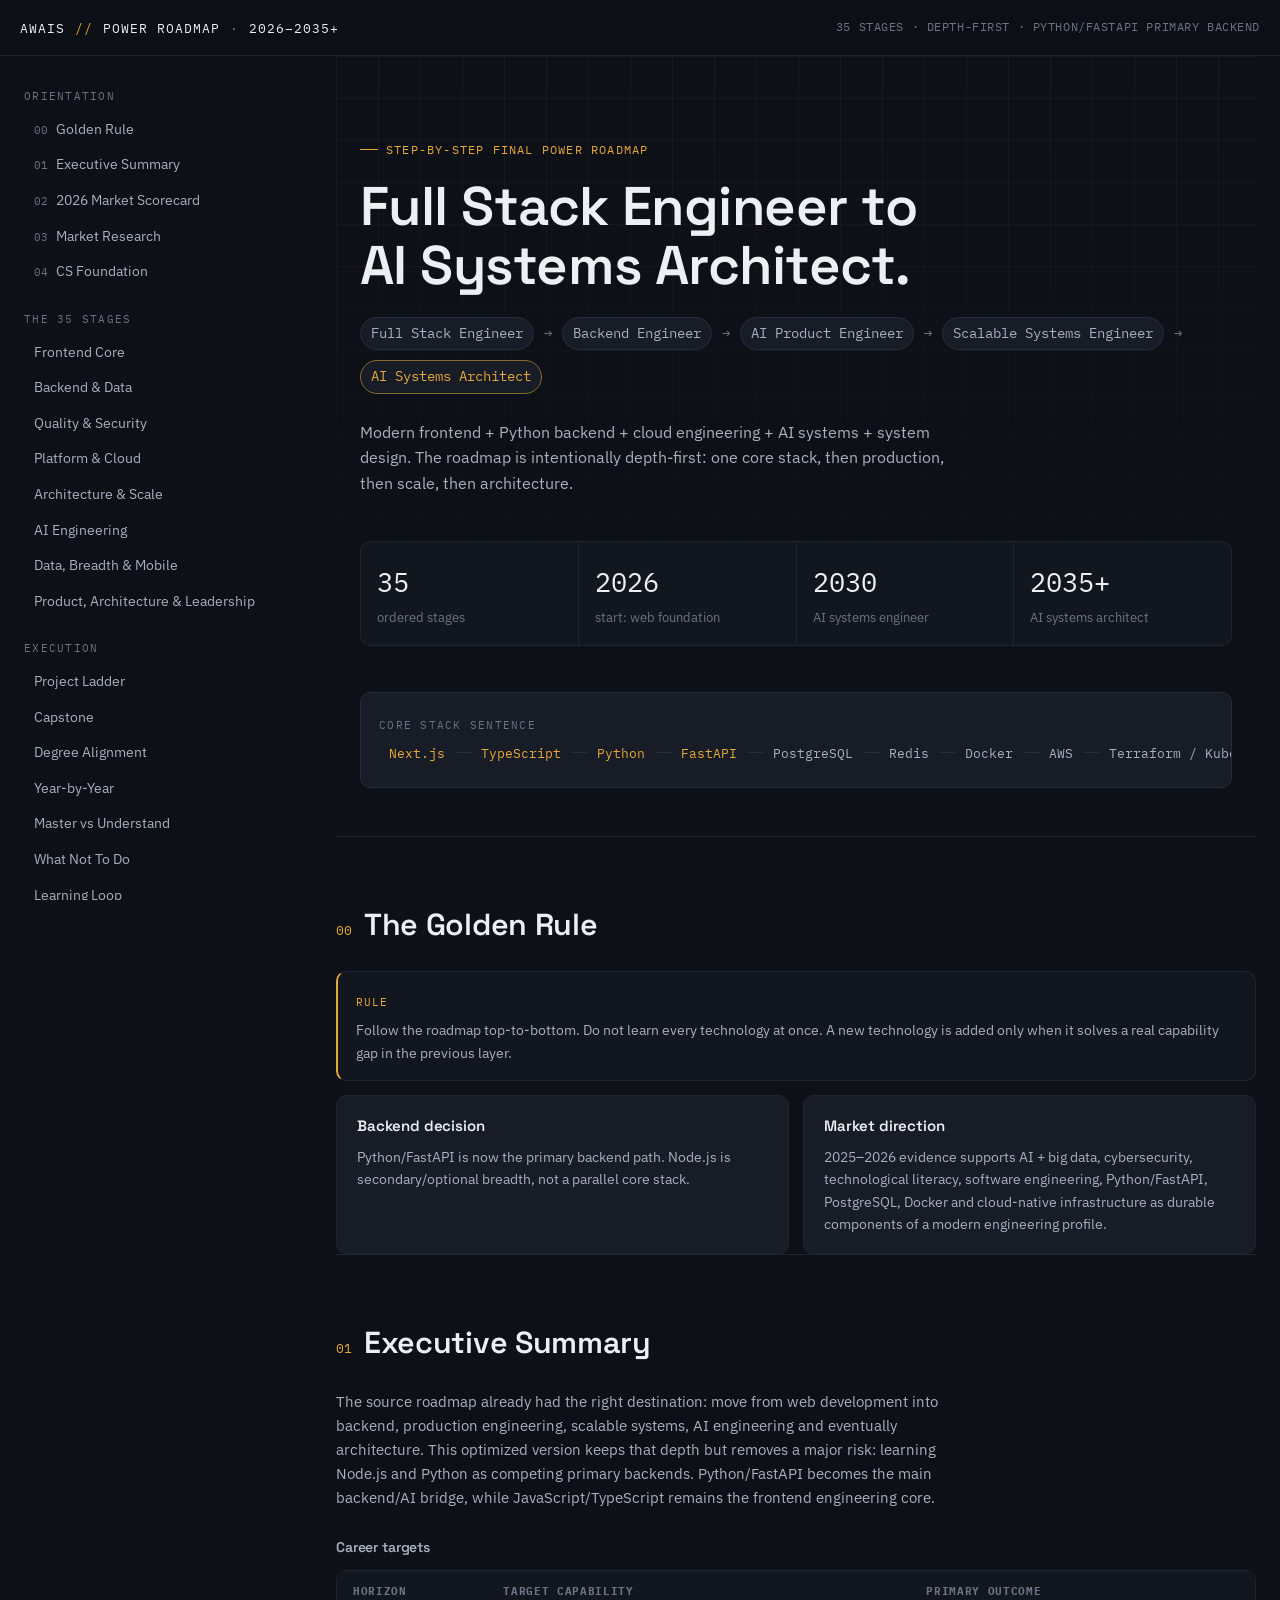
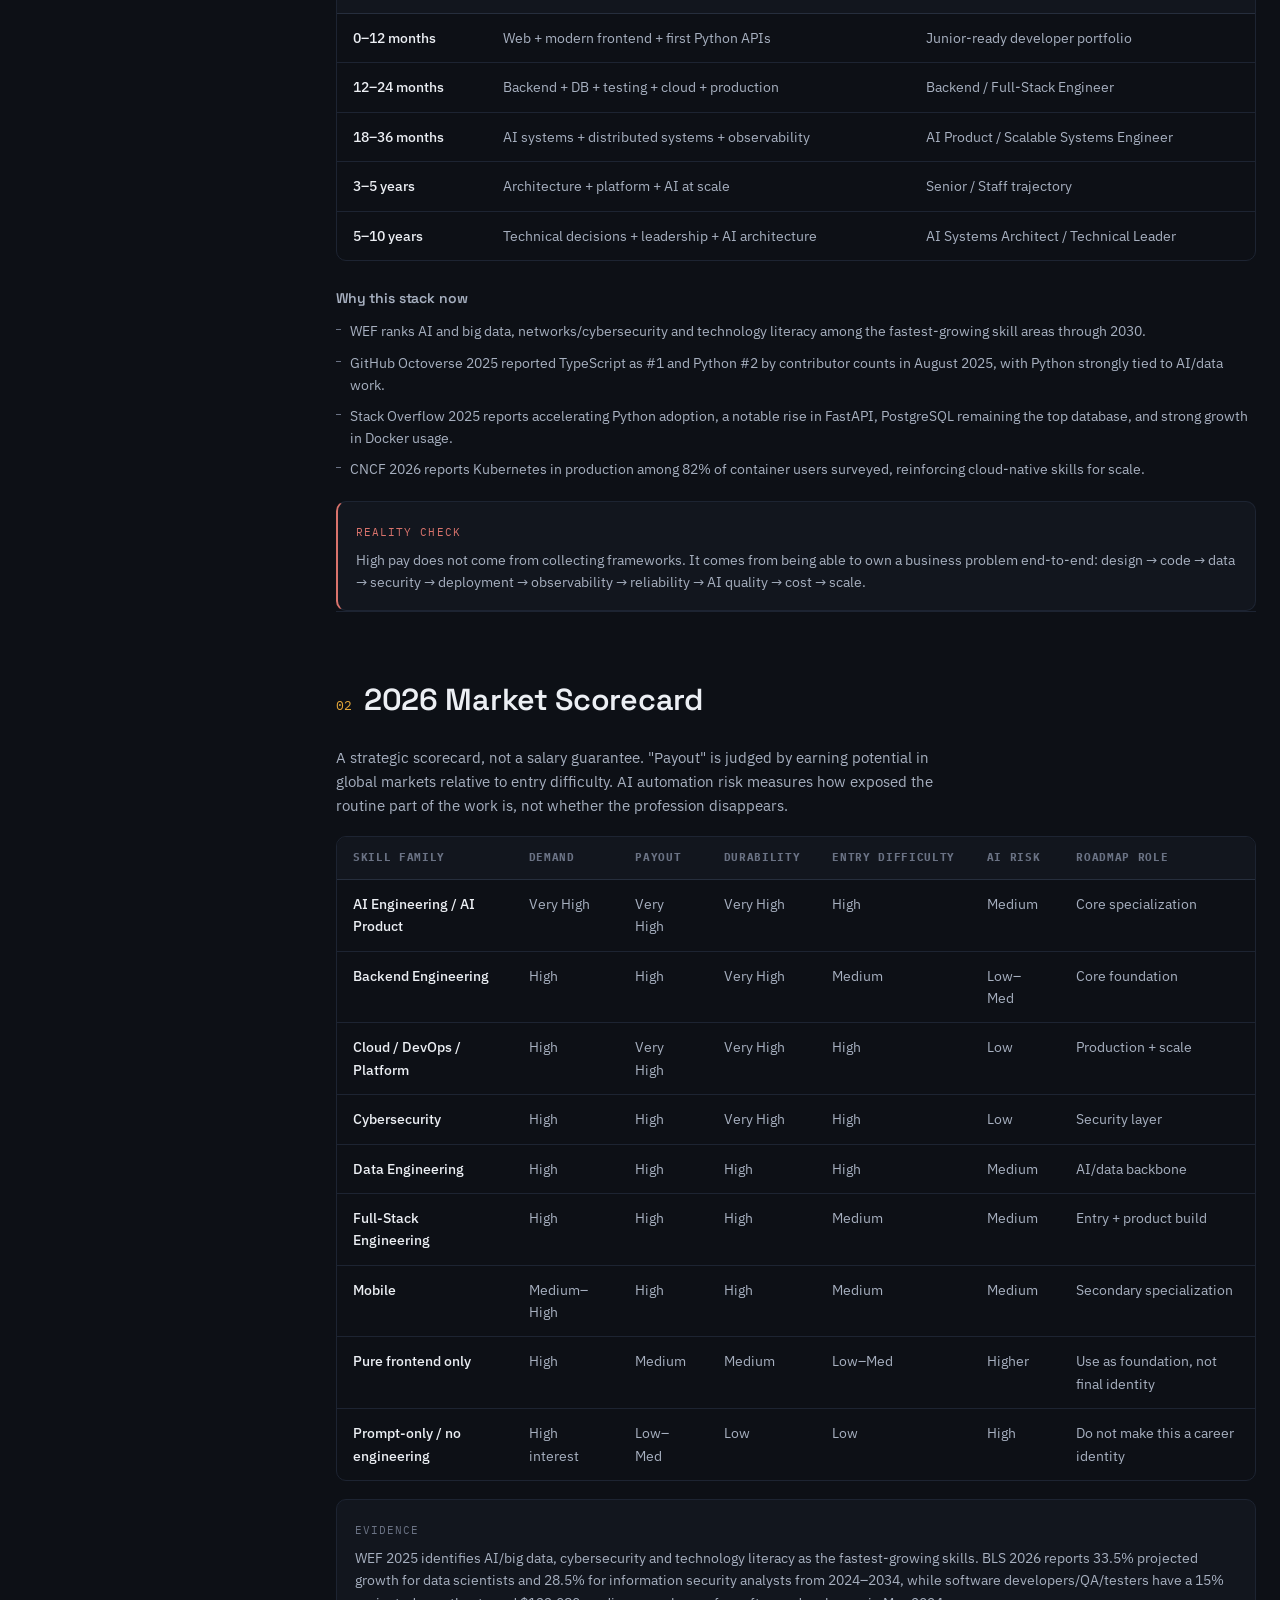
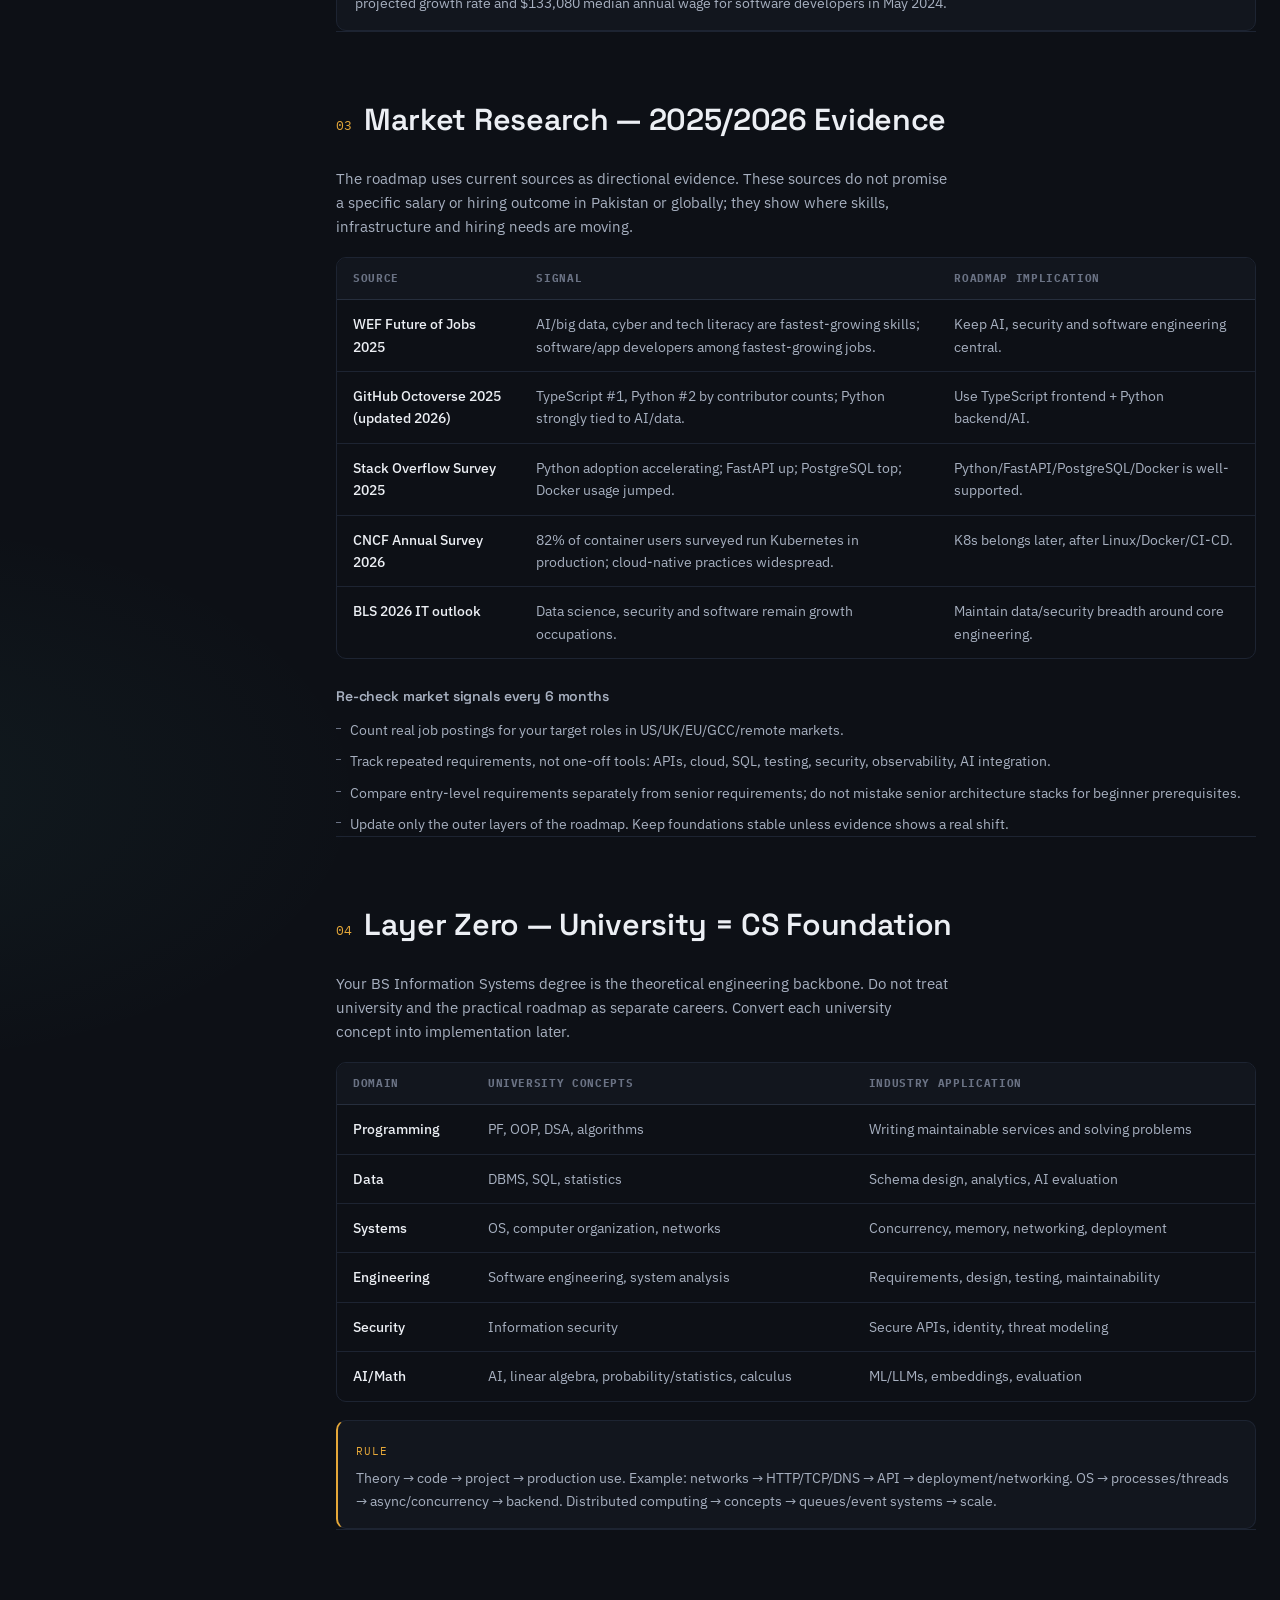
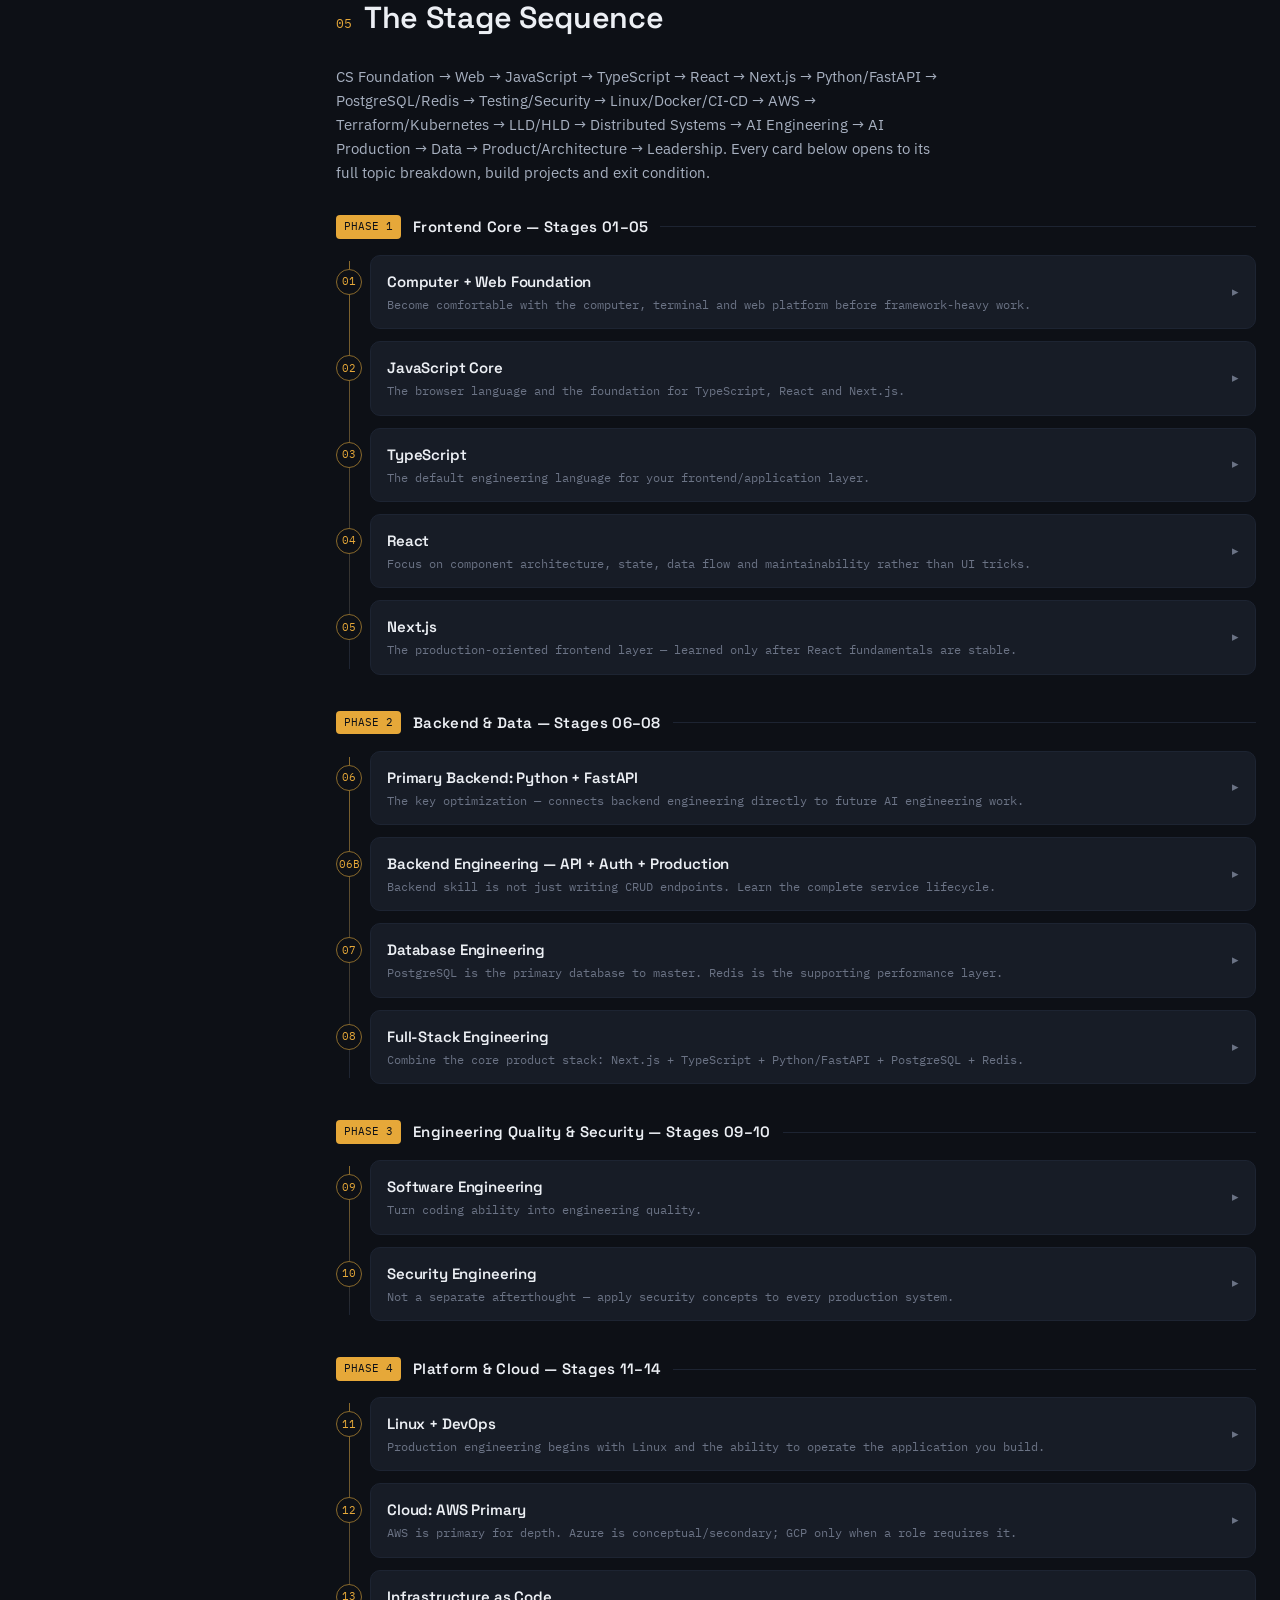
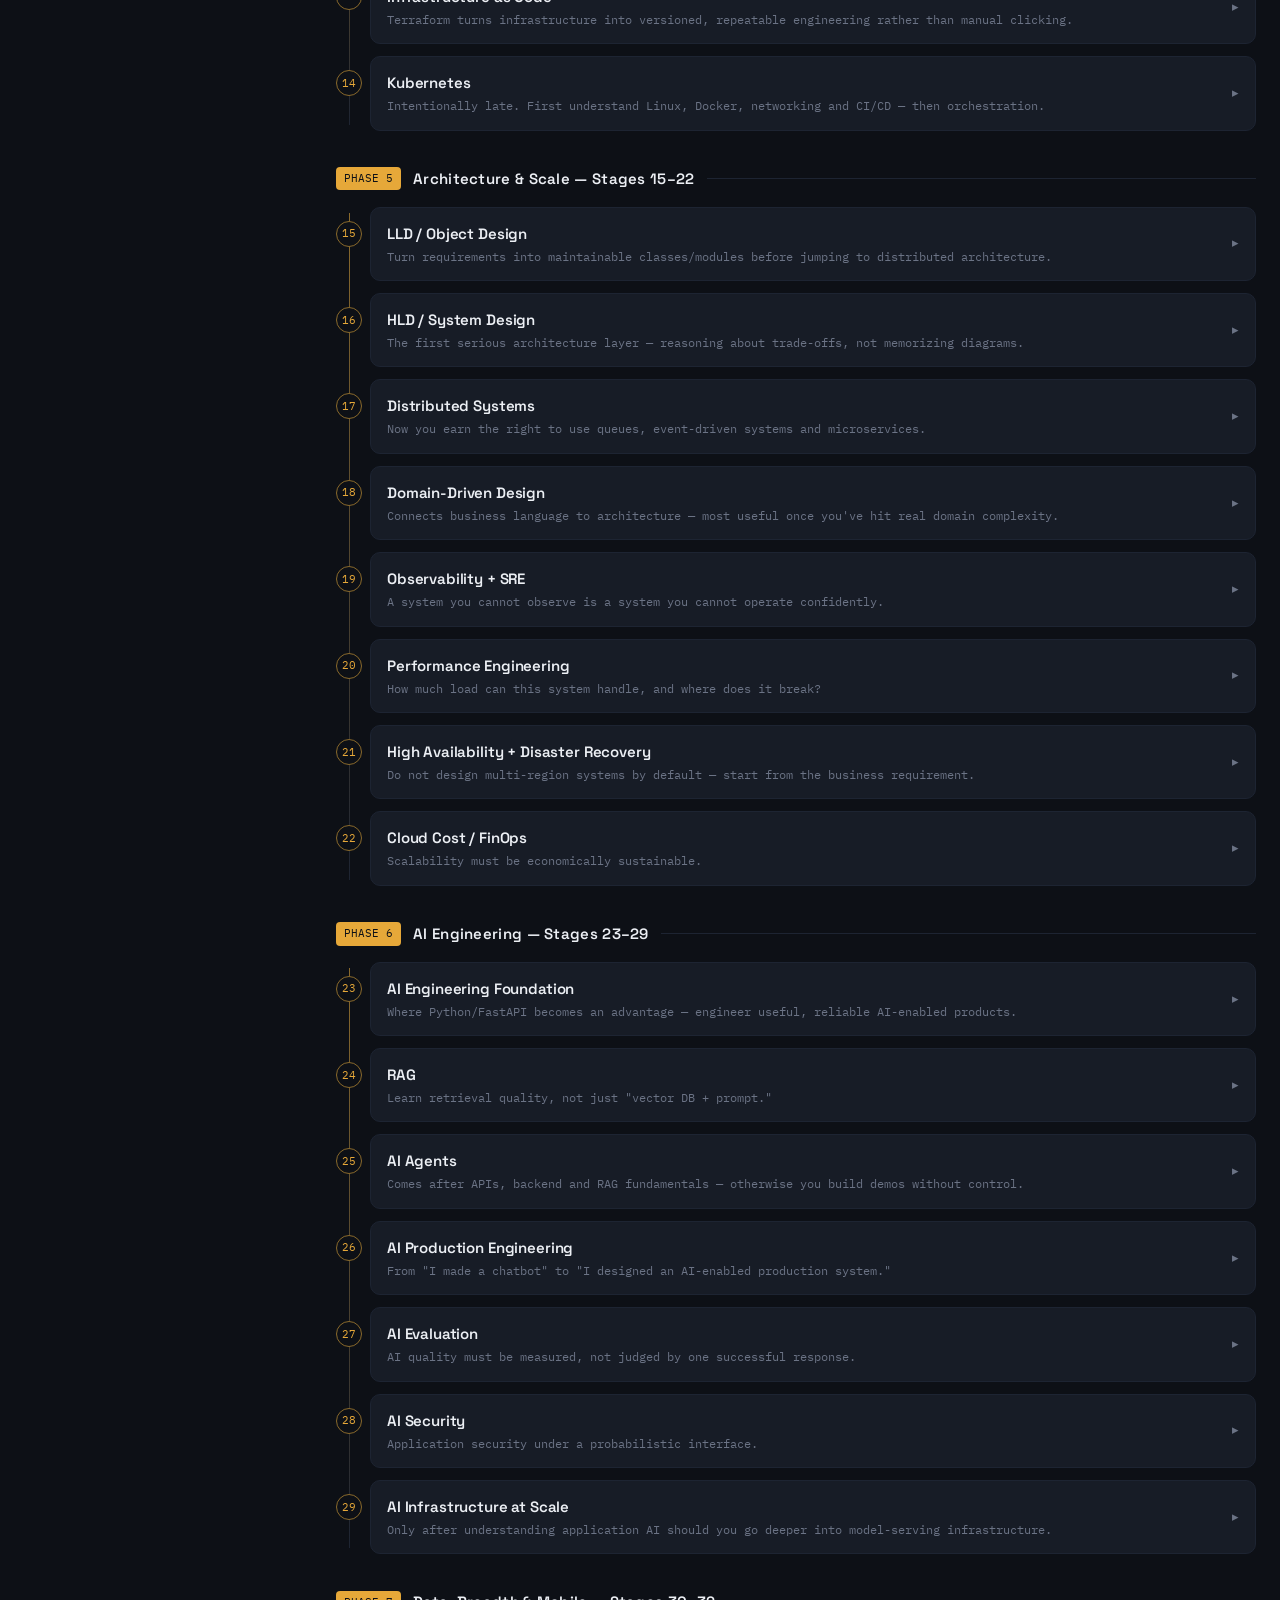
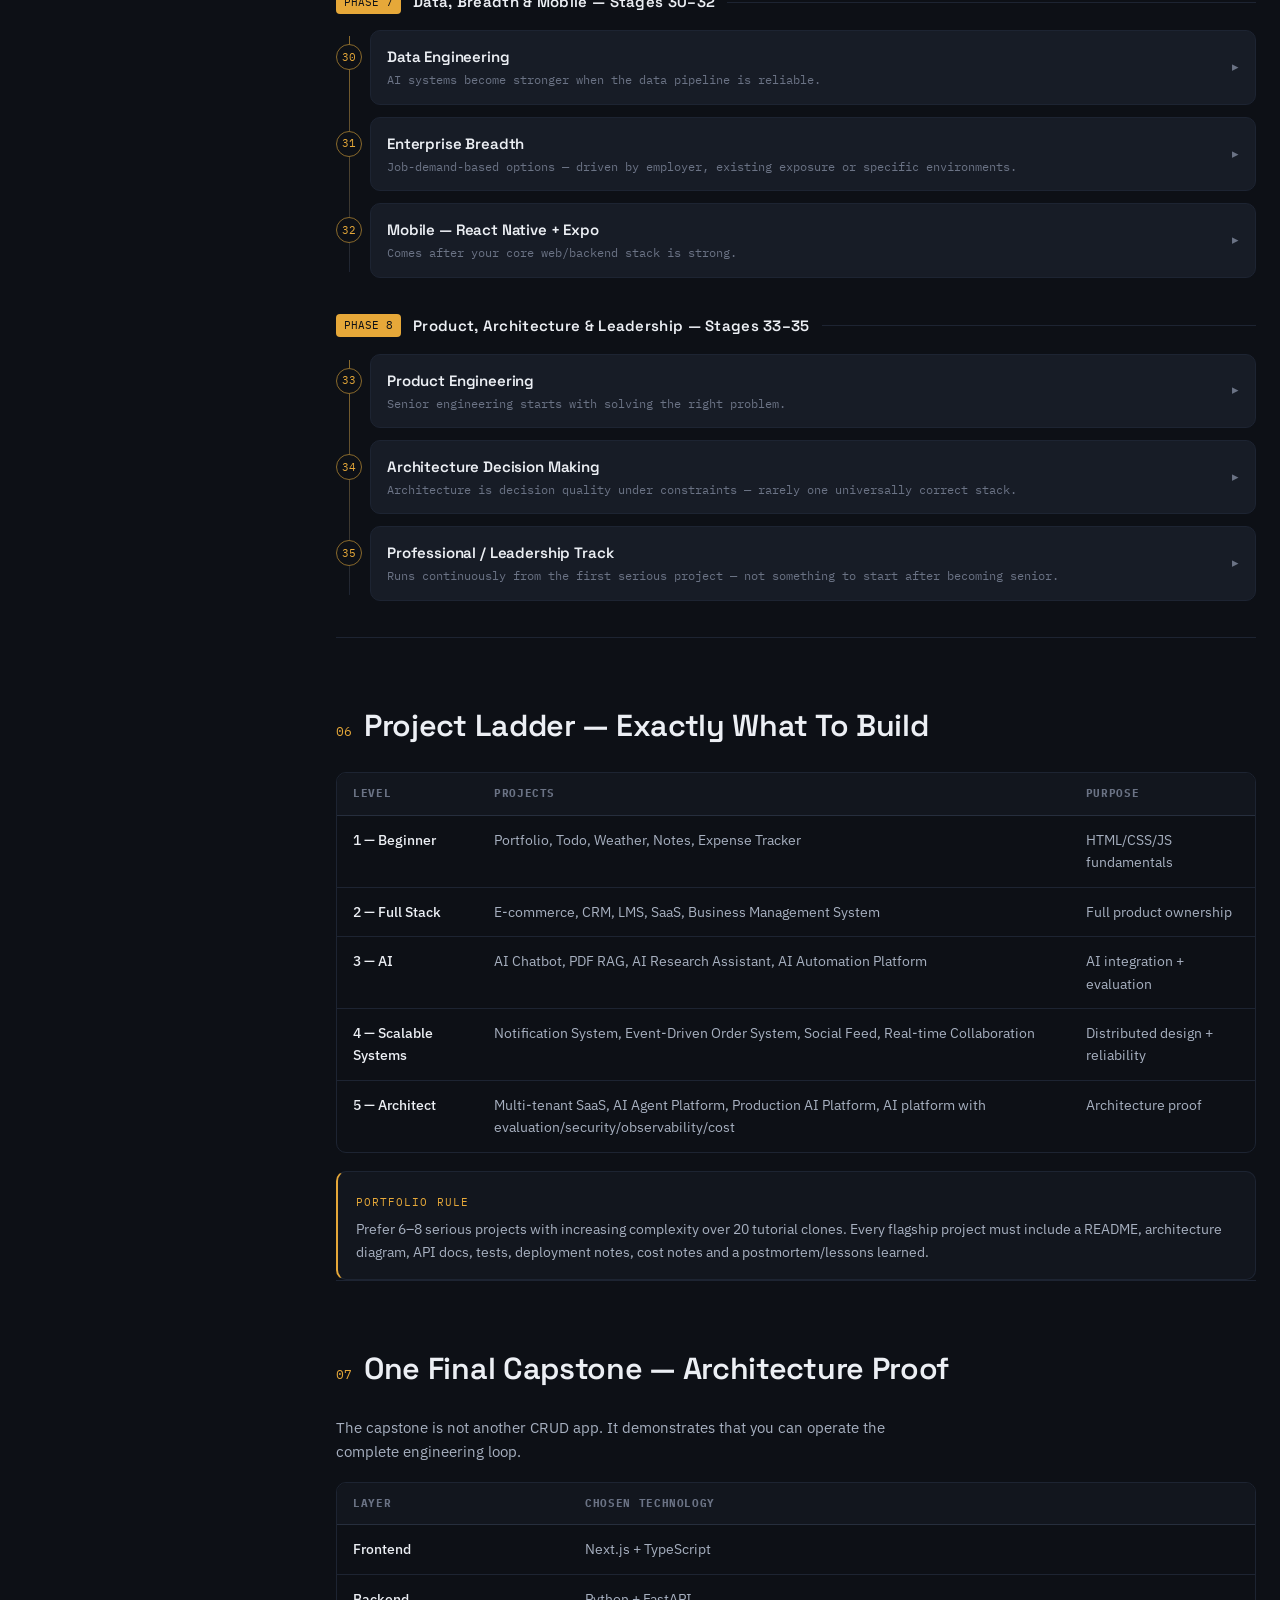
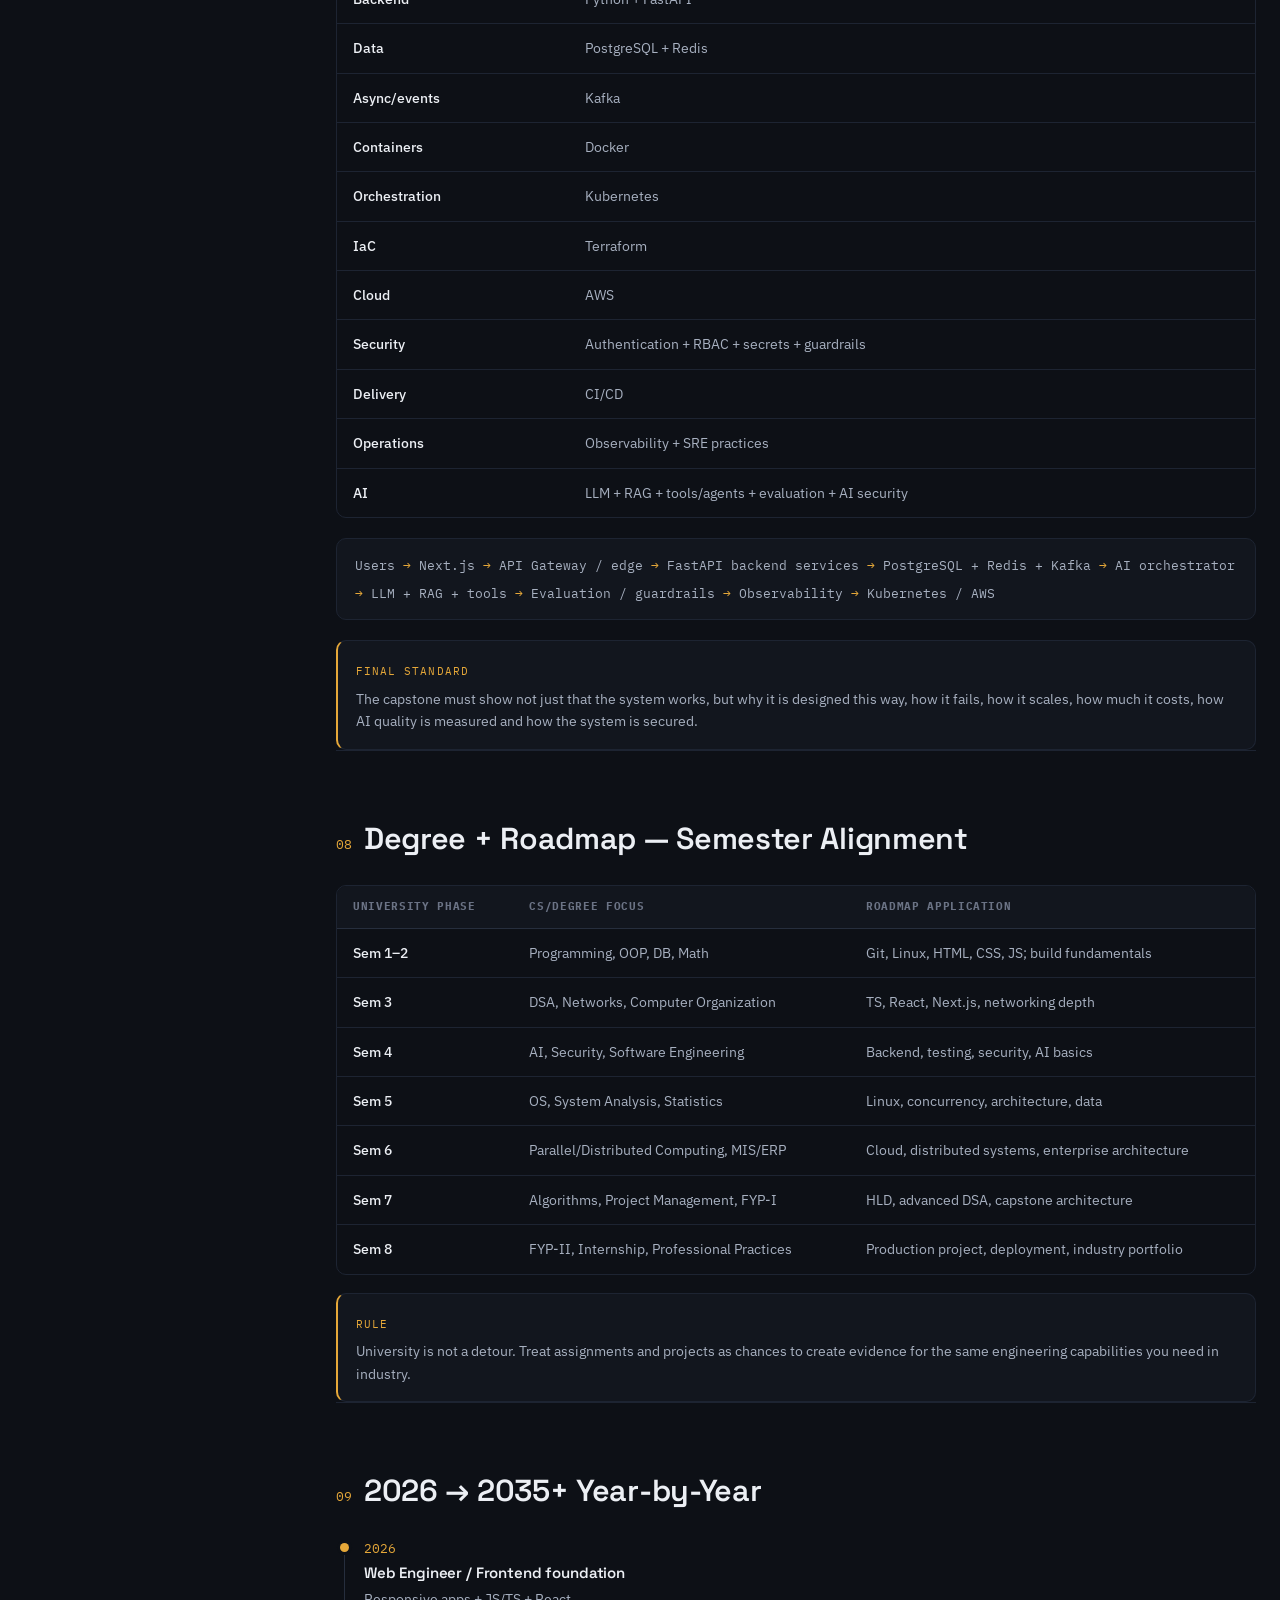
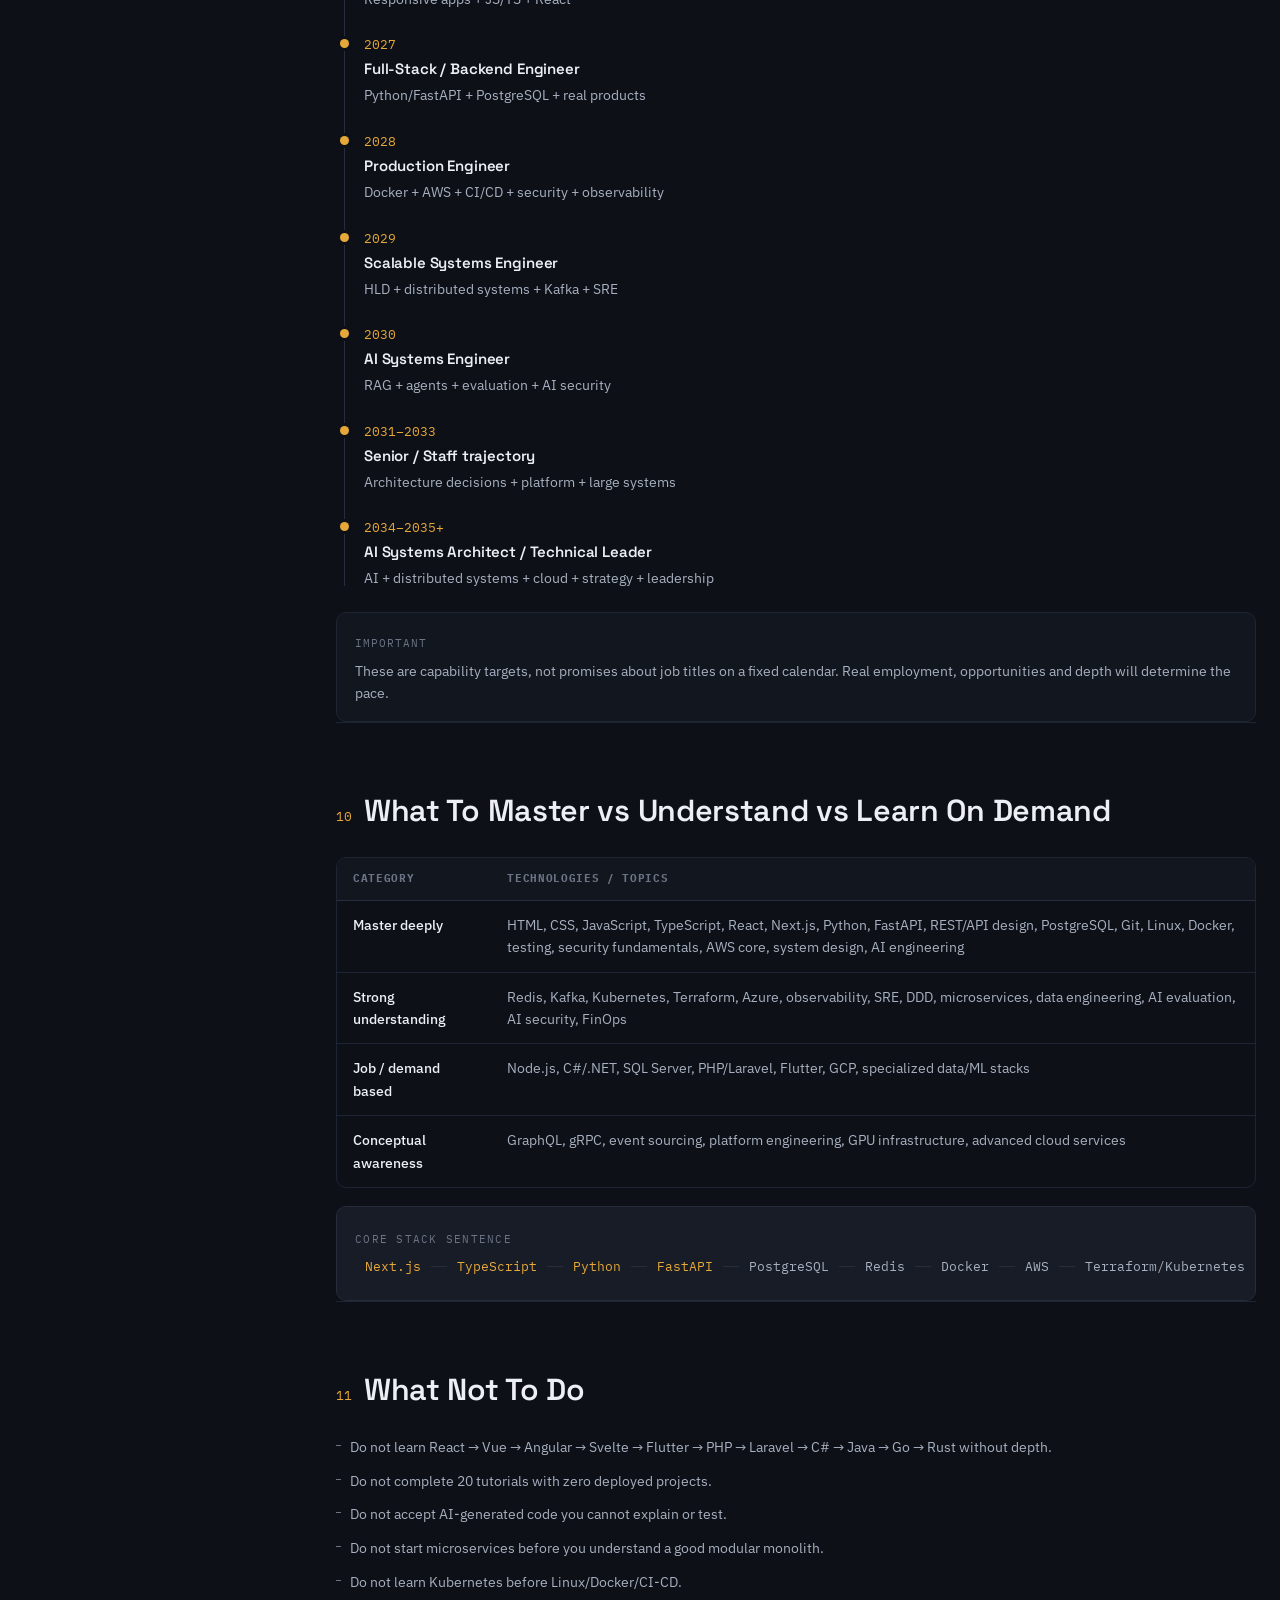
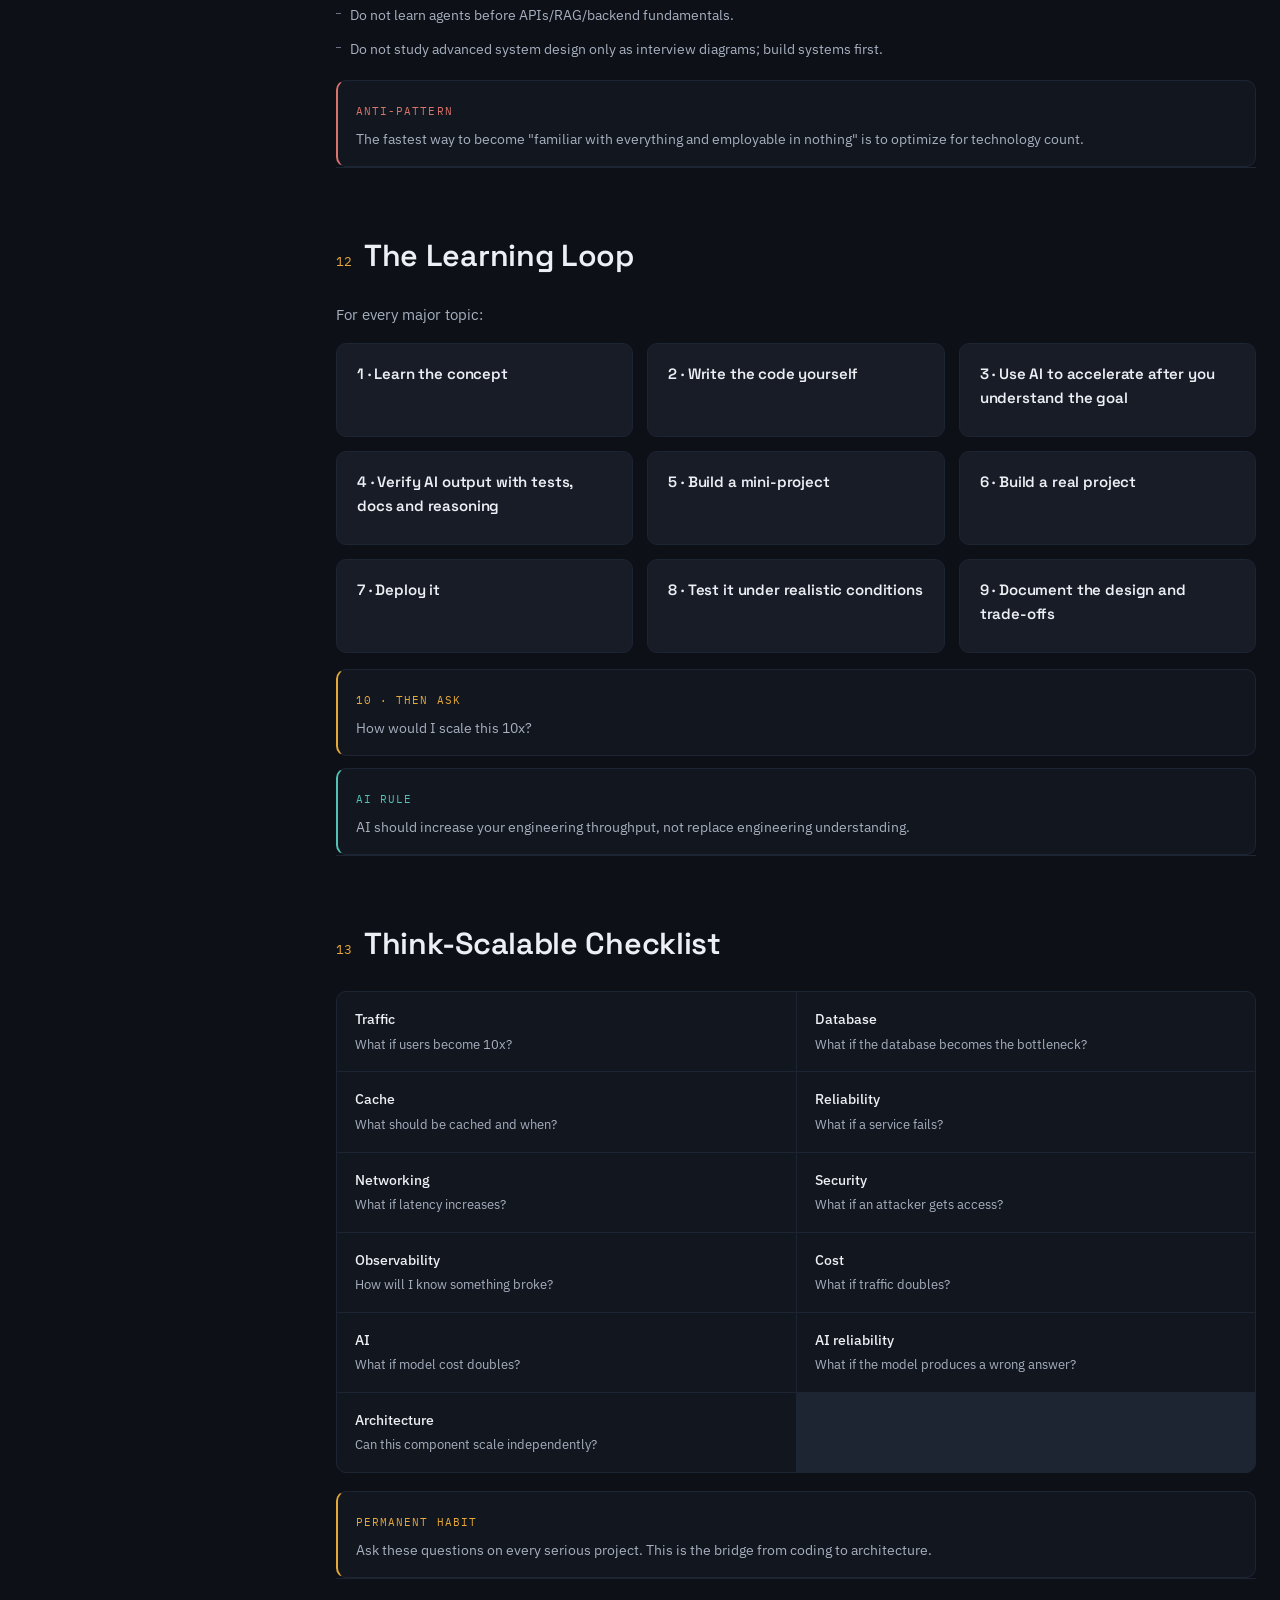
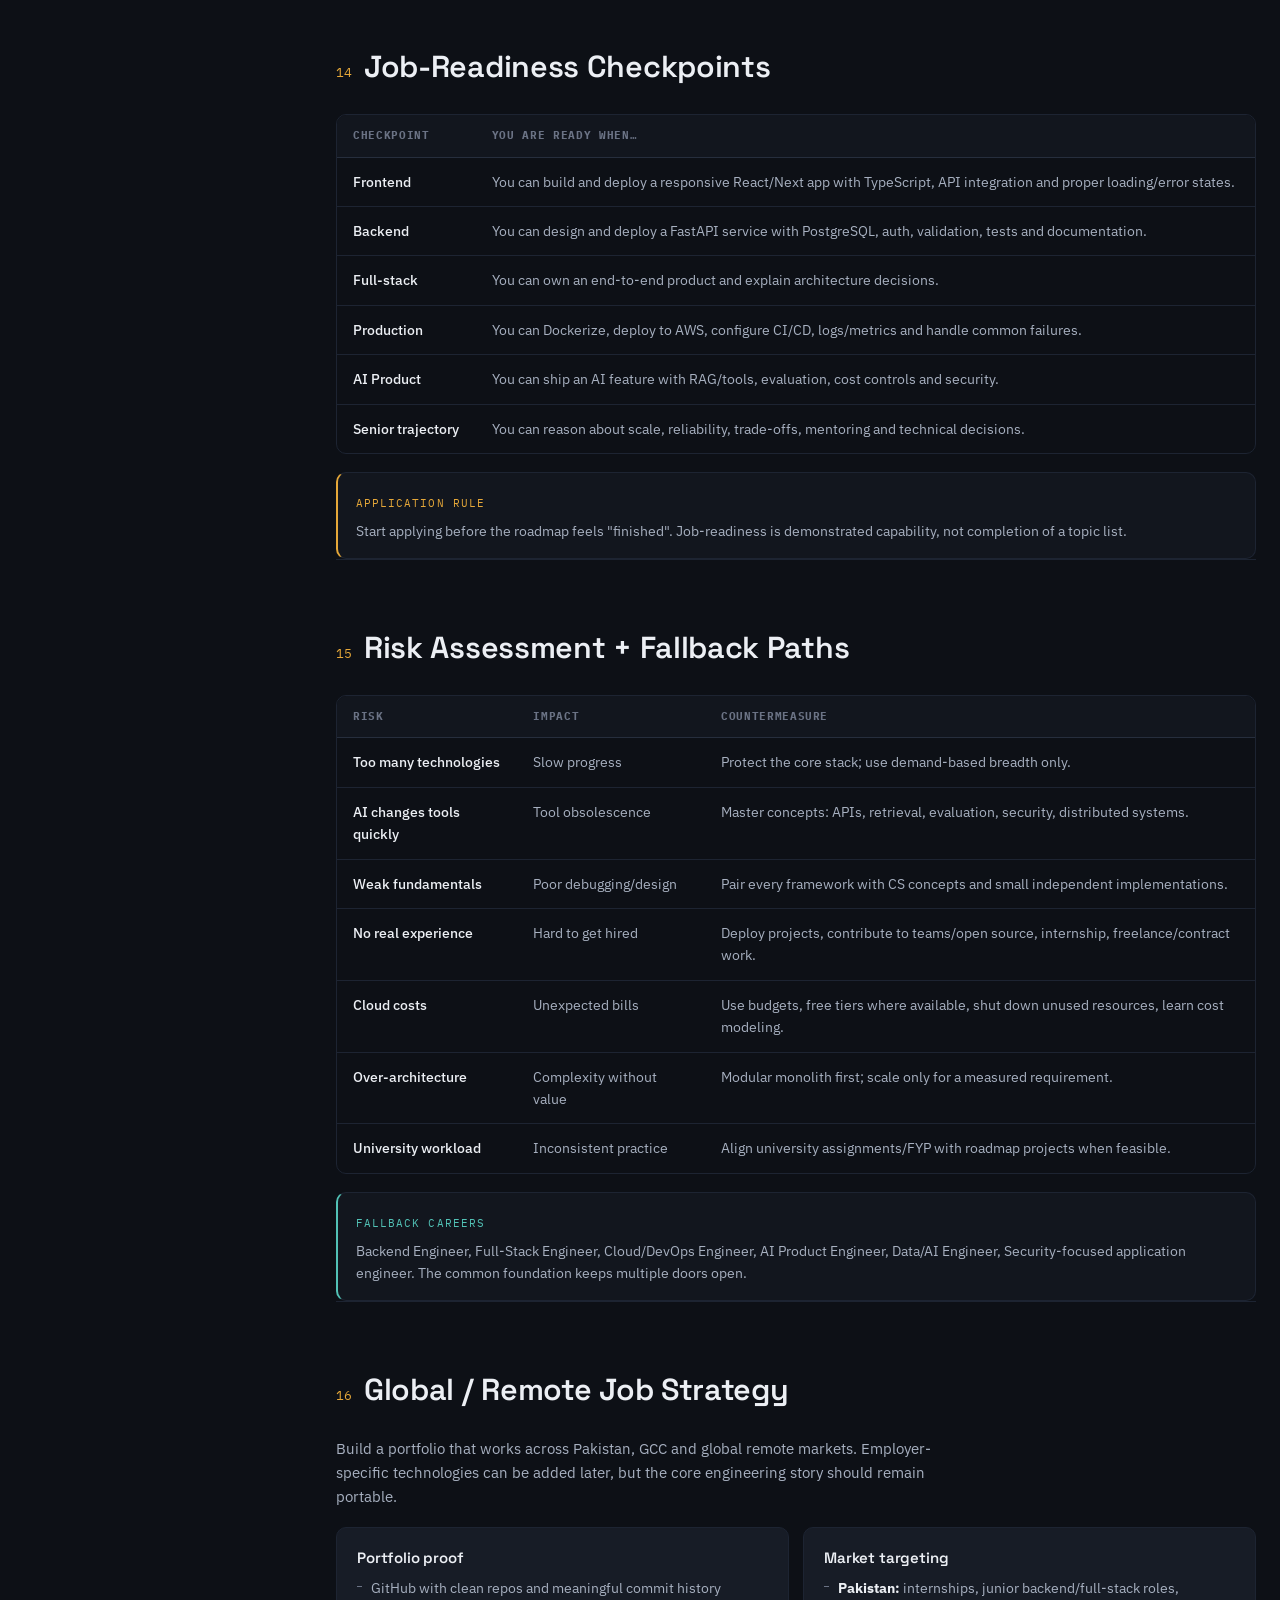
==== commit 3f5e3c40: "The Roadmap Docs" ====
--- a/Day 0 - Roadmap-Docs/index.html
+++ b/Day 0 - Roadmap-Docs/index.html
@@ -3,2098 +3,2522 @@
   <head>
     <meta charset="UTF-8" />
     <meta name="viewport" content="width=device-width, initial-scale=1.0" />
-    <title>Full-Stack &amp; AI Engineering Roadmap</title>
+    <title>AWAIS — Optimized Power Roadmap 2026–2035+</title>
+    <meta
+      name="description"
+      content="A 35-stage, depth-first engineering roadmap from Full-Stack Engineer to AI Systems Architect, 2026–2035+."
+    />
+    <link rel="preconnect" href="https://fonts.googleapis.com" />
+    <link rel="preconnect" href="https://fonts.gstatic.com" crossorigin />
+    <link
+      href="https://fonts.googleapis.com/css2?family=Space+Grotesk:wght@500;600;700&family=IBM+Plex+Sans:wght@400;500;600&family=IBM+Plex+Mono:wght@400;500&display=swap"
+      rel="stylesheet"
+    />
     <link rel="stylesheet" href="style.css" />
   </head>
   <body>
-    <header class="page-intro">
-      <p class="eyebrow">Check the roadmap which I&rsquo;ll follow</p>
-      <h1>
-        Full Stack Engineer
-        <span class="arrow" aria-hidden="true">&rarr;</span> Backend / Cloud
-        Engineer <span class="arrow" aria-hidden="true">&rarr;</span> AI Product
-        Engineer <span class="arrow" aria-hidden="true">&rarr;</span> Scalable
-        Systems Engineer
-      </h1>
-      <p class="page-intro-sub">That is the permanent goal of this roadmap.</p>
+    <div id="scroll-progress"></div>
+
+    <header class="topbar">
+      <div class="topbar-brand">
+        <span>AWAIS</span>
+        <span class="dot">//</span>
+        <span>POWER ROADMAP</span>
+        <span class="sep">·</span>
+        <span>2026–2035+</span>
+      </div>
+      <span class="topbar-meta">35 STAGES · DEPTH-FIRST · PYTHON/FASTAPI PRIMARY BACKEND</span>
+      <button class="nav-toggle" id="navToggle" aria-expanded="false" aria-controls="sidebar">
+        <span aria-hidden="true">☰</span> Contents
+      </button>
     </header>
 
-    <main
-      class="roadmap-container"
-      aria-label="Full-stack and AI engineering roadmap"
-    >
-      <section class="roadmap-intro" aria-labelledby="roadmap-heading">
-        <h2 id="roadmap-heading">Full-Stack &amp; AI Engineering Roadmap</h2>
-        <p>
-          35 stages, in order, from web foundations to AI systems architecture
-          &mdash; followed by the project ladder, capstone, degree mapping, and
-          career targets below.
-        </p>
-      </section>
-
-      <div class="stage-sequence" aria-label="Roadmap stages, in order">
-        <article class="stage" id="stage-1" aria-labelledby="stage-1-title">
-          <header class="stage-header">
-            <span class="stage-badge">01</span>
-            <div class="stage-heading">
-              <h2 id="stage-1-title">Computer + Web Foundation</h2>
-              <p class="stage-intro">Pehle ye complete karo.</p>
-            </div>
-          </header>
-          <div class="stage-body">
-            <div class="topic-group">
-              <h3>A. Internet</h3>
-              <ul class="topic-list">
-                <li>Internet kaise work karta hai</li>
-                <li>Client / Server</li>
-                <li>IP</li>
-                <li>DNS</li>
-                <li>TCP/IP basics</li>
-                <li>HTTP</li>
-                <li>HTTPS</li>
-                <li>Request / Response</li>
-                <li>Headers</li>
-                <li>Status Codes</li>
-                <li>Cookies</li>
-                <li>Sessions</li>
-              </ul>
-            </div>
-            <div class="topic-group">
-              <h3>B. Developer Environment</h3>
-              <ul class="topic-list">
-                <li>VS Code</li>
-                <li>Terminal / CLI</li>
-                <li>Git</li>
-                <li>GitHub</li>
-                <li>Linux basics</li>
-              </ul>
-            </div>
-            <div class="topic-group">
-              <h3>C. Web Basics</h3>
-              <ul class="topic-list">
-                <li>HTML5</li>
-                <li>Semantic HTML</li>
-                <li>Forms</li>
-                <li>Accessibility</li>
-                <li>CSS</li>
-                <li>Box Model</li>
-                <li>Flexbox</li>
-                <li>Grid</li>
-                <li>Responsive Design</li>
-                <li>Typography</li>
-              </ul>
-            </div>
-            <div class="callout callout-build">
-              <span class="callout-label">Build</span>
-              <ol class="build-list">
-                <li>Personal Portfolio</li>
-                <li>Business Landing Page</li>
-                <li>Responsive Product Page</li>
-              </ol>
-            </div>
-            <div class="callout callout-exit">
-              <span class="callout-label">Exit Condition</span>
+    <div class="overlay" id="overlay"></div>
+
+    <div class="shell">
+      <aside class="sidebar" id="sidebar" aria-label="Roadmap contents">
+        <div class="sidebar-close">
+          <button id="sidebarClose" aria-label="Close contents">Close ✕</button>
+        </div>
+
+        <div class="sidebar-group">
+          <span class="sidebar-label">Orientation</span>
+          <nav>
+            <ul>
+              <li><a href="#golden-rule"><span class="idx">00</span> Golden Rule</a></li>
+              <li><a href="#executive-summary"><span class="idx">01</span> Executive Summary</a></li>
+              <li><a href="#market-scorecard"><span class="idx">02</span> 2026 Market Scorecard</a></li>
+              <li><a href="#market-research"><span class="idx">03</span> Market Research</a></li>
+              <li><a href="#cs-foundation"><span class="idx">04</span> CS Foundation</a></li>
+            </ul>
+          </nav>
+        </div>
+
+        <div class="sidebar-group">
+          <span class="sidebar-label">The 35 Stages</span>
+          <nav>
+            <ul>
+              <li><a href="#phase-frontend">Frontend Core</a></li>
+              <li><a href="#phase-backend">Backend &amp; Data</a></li>
+              <li><a href="#phase-quality">Quality &amp; Security</a></li>
+              <li><a href="#phase-platform">Platform &amp; Cloud</a></li>
+              <li><a href="#phase-scale">Architecture &amp; Scale</a></li>
+              <li><a href="#phase-ai">AI Engineering</a></li>
+              <li><a href="#phase-breadth">Data, Breadth &amp; Mobile</a></li>
+              <li><a href="#phase-leadership">Product, Architecture &amp; Leadership</a></li>
+            </ul>
+          </nav>
+        </div>
+
+        <div class="sidebar-group">
+          <span class="sidebar-label">Execution</span>
+          <nav>
+            <ul>
+              <li><a href="#project-ladder">Project Ladder</a></li>
+              <li><a href="#capstone">Capstone</a></li>
+              <li><a href="#degree-alignment">Degree Alignment</a></li>
+              <li><a href="#year-by-year">Year-by-Year</a></li>
+              <li><a href="#mastery-map">Master vs Understand</a></li>
+              <li><a href="#anti-patterns">What Not To Do</a></li>
+              <li><a href="#learning-loop">Learning Loop</a></li>
+              <li><a href="#scale-checklist">Think-Scalable Checklist</a></li>
+            </ul>
+          </nav>
+        </div>
+
+        <div class="sidebar-group">
+          <span class="sidebar-label">Career</span>
+          <nav>
+            <ul>
+              <li><a href="#job-readiness">Job Readiness</a></li>
+              <li><a href="#risk-assessment">Risk &amp; Fallback</a></li>
+              <li><a href="#global-strategy">Global Job Strategy</a></li>
+              <li><a href="#execution-plan">12–18 Month Plan</a></li>
+              <li><a href="#horizon">3–5 Year Horizon</a></li>
+              <li><a href="#final-destination">Final Destination</a></li>
+              <li><a href="#reference-notes">Reference Notes</a></li>
+            </ul>
+          </nav>
+        </div>
+      </aside>
+
+      <main>
+        <!-- ============================= HERO ============================= -->
+        <section class="hero" id="top">
+          <div class="hero-inner">
+            <span class="eyebrow">Step-by-step final power roadmap</span>
+            <h1>Full Stack Engineer to AI Systems Architect.</h1>
+            <div class="hero-path">
+              <span class="node">Full Stack Engineer</span>
+              <span class="arrow">→</span>
+              <span class="node">Backend Engineer</span>
+              <span class="arrow">→</span>
+              <span class="node">AI Product Engineer</span>
+              <span class="arrow">→</span>
+              <span class="node">Scalable Systems Engineer</span>
+              <span class="arrow">→</span>
+              <span class="node is-final">AI Systems Architect</span>
+            </div>
+            <p class="hero-sub">
+              Modern frontend + Python backend + cloud engineering + AI systems + system design. The
+              roadmap is intentionally depth-first: one core stack, then production, then scale, then
+              architecture.
+            </p>
+
+            <div class="hero-stats">
+              <div class="hero-stat">
+                <div class="num mono">35</div>
+                <div class="lbl">ordered stages</div>
+              </div>
+              <div class="hero-stat">
+                <div class="num mono">2026</div>
+                <div class="lbl">start: web foundation</div>
+              </div>
+              <div class="hero-stat">
+                <div class="num mono">2030</div>
+                <div class="lbl">AI systems engineer</div>
+              </div>
+              <div class="hero-stat">
+                <div class="num mono">2035+</div>
+                <div class="lbl">AI systems architect</div>
+              </div>
+            </div>
+
+            <div class="trace">
+              <span class="trace-label">Core stack sentence</span>
+              <div class="trace-row">
+                <span class="seg core">Next.js</span><span class="dash"></span>
+                <span class="seg core">TypeScript</span><span class="dash"></span>
+                <span class="seg core">Python</span><span class="dash"></span>
+                <span class="seg core">FastAPI</span><span class="dash"></span>
+                <span class="seg">PostgreSQL</span><span class="dash"></span>
+                <span class="seg">Redis</span><span class="dash"></span>
+                <span class="seg">Docker</span><span class="dash"></span>
+                <span class="seg">AWS</span><span class="dash"></span>
+                <span class="seg">Terraform / Kubernetes</span><span class="dash"></span>
+                <span class="seg">System Design</span><span class="dash"></span>
+                <span class="seg ai">AI Engineering</span><span class="dash"></span>
+                <span class="seg ai">AI Production</span><span class="dash"></span>
+                <span class="seg">Architecture</span>
+              </div>
+            </div>
+          </div>
+        </section>
+
+        <!-- ========================= GOLDEN RULE ========================= -->
+        <section class="section" id="golden-rule">
+          <div class="section-head">
+            <span class="section-num mono">00</span>
+            <h2>The Golden Rule</h2>
+          </div>
+          <div class="callout rule">
+            <span class="callout-label">Rule</span>
+            <p>
+              Follow the roadmap top-to-bottom. Do not learn every technology at once. A new
+              technology is added only when it solves a real capability gap in the previous layer.
+            </p>
+          </div>
+          <div class="card-grid cols-2" style="margin-top: 14px">
+            <div class="card">
+              <h3>Backend decision</h3>
               <p>
-                Aap bina tutorial ke: responsive website bana sako + GitHub par
-                push + deploy kar sako.
+                Python/FastAPI is now the primary backend path. Node.js is secondary/optional
+                breadth, not a parallel core stack.
               </p>
             </div>
-          </div>
-        </article>
-        <article class="stage" id="stage-2" aria-labelledby="stage-2-title">
-          <header class="stage-header">
-            <span class="stage-badge">02</span>
-            <div class="stage-heading">
-              <h2 id="stage-2-title">JavaScript Core</h2>
-              <p class="stage-intro">Is order mein:</p>
-            </div>
-          </header>
-          <div class="stage-body">
-            <div class="topic-group">
-              <h3>Fundamentals</h3>
-              <ol class="topic-list">
-                <li>Variables</li>
-                <li>Data Types</li>
-                <li>Operators</li>
-                <li>Conditions</li>
-                <li>Loops</li>
-              </ol>
-            </div>
-            <div class="topic-group">
-              <h3>Data</h3>
-              <ol class="topic-list">
-                <li>Strings</li>
-                <li>Arrays</li>
-                <li>Objects</li>
-              </ol>
-            </div>
-            <div class="topic-group">
-              <h3>Functions</h3>
-              <ol class="topic-list">
-                <li>Functions</li>
-                <li>Scope</li>
-                <li>Closures</li>
-                <li>this</li>
-                <li>Callbacks</li>
-              </ol>
-            </div>
-            <div class="topic-group">
-              <h3>Advanced JavaScript</h3>
-              <ol class="topic-list">
-                <li>Classes</li>
-                <li>Modules</li>
-                <li>ES6+</li>
-                <li>Error Handling</li>
-                <li>Debugging</li>
-              </ol>
-            </div>
-            <div class="topic-group">
-              <h3>Browser</h3>
-              <ol class="topic-list">
-                <li>DOM</li>
-                <li>DOM Manipulation</li>
-                <li>Events</li>
-                <li>LocalStorage</li>
-                <li>Browser DevTools</li>
-              </ol>
-            </div>
-            <div class="topic-group">
-              <h3>Async</h3>
-              <ol class="topic-list">
-                <li>JSON</li>
-                <li>Fetch</li>
-                <li>Promises</li>
-                <li>async/await</li>
-              </ol>
-            </div>
-            <p class="stage-note">
-              Aapke source roadmap mein bhi JavaScript ko isi type ke core + DOM
-              + async progression ke saath define kiya gaya hai.
+            <div class="card">
+              <h3>Market direction</h3>
+              <p>
+                2025–2026 evidence supports AI + big data, cybersecurity, technological literacy,
+                software engineering, Python/FastAPI, PostgreSQL, Docker and cloud-native
+                infrastructure as durable components of a modern engineering profile.
+              </p>
+            </div>
+          </div>
+        </section>
+
+        <!-- ===================== EXECUTIVE SUMMARY ===================== -->
+        <section class="section" id="executive-summary">
+          <div class="section-head">
+            <span class="section-num mono">01</span>
+            <h2>Executive Summary</h2>
+          </div>
+          <p class="section-dek">
+            The source roadmap already had the right destination: move from web development into
+            backend, production engineering, scalable systems, AI engineering and eventually
+            architecture. This optimized version keeps that depth but removes a major risk: learning
+            Node.js and Python as competing primary backends. Python/FastAPI becomes the main
+            backend/AI bridge, while JavaScript/TypeScript remains the frontend engineering core.
+          </p>
+
+          <h3 style="font-size: 14px; margin: 26px 0 12px; color: var(--text-soft)">Career targets</h3>
+          <div class="table-wrap">
+            <table>
+              <thead>
+                <tr>
+                  <th>Horizon</th>
+                  <th>Target capability</th>
+                  <th>Primary outcome</th>
+                </tr>
+              </thead>
+              <tbody>
+                <tr>
+                  <td>0–12 months</td>
+                  <td>Web + modern frontend + first Python APIs</td>
+                  <td>Junior-ready developer portfolio</td>
+                </tr>
+                <tr>
+                  <td>12–24 months</td>
+                  <td>Backend + DB + testing + cloud + production</td>
+                  <td>Backend / Full-Stack Engineer</td>
+                </tr>
+                <tr>
+                  <td>18–36 months</td>
+                  <td>AI systems + distributed systems + observability</td>
+                  <td>AI Product / Scalable Systems Engineer</td>
+                </tr>
+                <tr>
+                  <td>3–5 years</td>
+                  <td>Architecture + platform + AI at scale</td>
+                  <td>Senior / Staff trajectory</td>
+                </tr>
+                <tr>
+                  <td>5–10 years</td>
+                  <td>Technical decisions + leadership + AI architecture</td>
+                  <td>AI Systems Architect / Technical Leader</td>
+                </tr>
+              </tbody>
+            </table>
+          </div>
+
+          <h3 style="font-size: 14px; margin: 26px 0 12px; color: var(--text-soft)">Why this stack now</h3>
+          <ul class="topic-list" style="gap: 10px">
+            <li>WEF ranks AI and big data, networks/cybersecurity and technology literacy among the fastest-growing skill areas through 2030.</li>
+            <li>GitHub Octoverse 2025 reported TypeScript as #1 and Python #2 by contributor counts in August 2025, with Python strongly tied to AI/data work.</li>
+            <li>Stack Overflow 2025 reports accelerating Python adoption, a notable rise in FastAPI, PostgreSQL remaining the top database, and strong growth in Docker usage.</li>
+            <li>CNCF 2026 reports Kubernetes in production among 82% of container users surveyed, reinforcing cloud-native skills for scale.</li>
+          </ul>
+
+          <div class="callout risk" style="margin-top: 20px">
+            <span class="callout-label">Reality check</span>
+            <p>
+              High pay does not come from collecting frameworks. It comes from being able to own a
+              business problem end-to-end: design → code → data → security → deployment →
+              observability → reliability → AI quality → cost → scale.
             </p>
-            <div class="callout callout-build">
-              <span class="callout-label">Projects</span>
-              <ol class="build-list">
-                <li>Project 1: Todo</li>
-                <li>Project 2: Weather</li>
-                <li>Project 3: Notes</li>
-                <li>Project 4: Expense Tracker</li>
-                <li>Project 5: One original app</li>
-              </ol>
-            </div>
-            <div class="callout callout-exit">
-              <span class="callout-label">Exit Condition</span>
-              <p>
-                Aap: DOM + Events + API + async/await ko bina copy-paste ke
-                explain aur implement kar sako.
-              </p>
-            </div>
-          </div>
-        </article>
-        <article class="stage" id="stage-3" aria-labelledby="stage-3-title">
-          <header class="stage-header">
-            <span class="stage-badge">03</span>
-            <div class="stage-heading">
-              <h2 id="stage-3-title">TypeScript</h2>
-              <p class="stage-intro">JavaScript ke baad directly TypeScript.</p>
-            </div>
-          </header>
-          <div class="stage-body">
-            <div class="topic-group">
-              <h3>Learn</h3>
-              <ol class="topic-list">
-                <li>Types</li>
-                <li>Interfaces</li>
-                <li>Type aliases</li>
-                <li>Unions</li>
-                <li>Intersections</li>
-                <li>Generics</li>
-                <li>Utility Types</li>
-                <li>Type Narrowing</li>
-                <li>Type-safe functions</li>
-                <li>Type-safe API contracts</li>
-              </ol>
-            </div>
-            <div class="callout callout-build">
-              <span class="callout-label">Project</span>
-              <ul class="build-list">
-                <li>
-                  Existing JavaScript app ko TypeScript mein convert karo.
-                </li>
-              </ul>
-            </div>
-            <div class="callout callout-exit">
-              <span class="callout-label">Exit Condition</span>
-              <p>
-                Aapko samajh ho: TypeScript kyun hai aur JavaScript se actual
-                engineering benefit kya milta hai.
-              </p>
-            </div>
-          </div>
-        </article>
-        <article class="stage" id="stage-4" aria-labelledby="stage-4-title">
-          <header class="stage-header">
-            <span class="stage-badge">04</span>
-            <div class="stage-heading">
-              <h2 id="stage-4-title">React</h2>
-              <p class="stage-intro">Order</p>
-            </div>
-          </header>
-          <div class="stage-body">
-            <div class="topic-group">
-              <h3>Order</h3>
-              <ol class="topic-list">
-                <li>Components</li>
-                <li>JSX</li>
-                <li>Props</li>
-                <li>State</li>
-                <li>Events</li>
-                <li>Conditional Rendering</li>
-                <li>Lists</li>
-                <li>Forms</li>
-                <li>Hooks</li>
-                <li>useEffect</li>
-                <li>Context</li>
-                <li>Routing</li>
-                <li>API integration</li>
-                <li>State management</li>
-                <li>Component architecture</li>
-              </ol>
-            </div>
-            <div class="callout callout-build">
-              <span class="callout-label">Projects</span>
-              <ul class="build-list">
-                <li>Beginner — Todo React</li>
-                <li>Intermediate — Dashboard</li>
-                <li>Advanced — E-commerce frontend</li>
-                <li>Production-style — Auth-based dashboard</li>
-              </ul>
-            </div>
-          </div>
-        </article>
-        <article class="stage" id="stage-5" aria-labelledby="stage-5-title">
-          <header class="stage-header">
-            <span class="stage-badge">05</span>
-            <div class="stage-heading">
-              <h2 id="stage-5-title">Next.js</h2>
-              <p class="stage-intro">React ke baad.</p>
-            </div>
-          </header>
-          <div class="stage-body">
-            <div class="topic-group">
-              <h3>Learn</h3>
-              <ol class="topic-list">
-                <li>App Router</li>
-                <li>Routing</li>
-                <li>Layouts</li>
-                <li>Server/Client Components</li>
-                <li>Data Fetching</li>
-                <li>Rendering strategies</li>
-                <li>Route Handlers</li>
-                <li>Middleware</li>
-                <li>Authentication</li>
-                <li>Caching</li>
-                <li>SEO</li>
-                <li>Performance</li>
-              </ol>
-            </div>
-            <p class="stage-note">
-              Aapke roadmap mein Next.js ko rendering, server/client boundaries,
-              SEO, caching aur authentication ke saath main frontend stack
-              banaya gaya hai.
+          </div>
+        </section>
+
+        <!-- ===================== MARKET SCORECARD ===================== -->
+        <section class="section" id="market-scorecard">
+          <div class="section-head">
+            <span class="section-num mono">02</span>
+            <h2>2026 Market Scorecard</h2>
+          </div>
+          <p class="section-dek">
+            A strategic scorecard, not a salary guarantee. "Payout" is judged by earning potential in
+            global markets relative to entry difficulty. AI automation risk measures how exposed the
+            routine part of the work is, not whether the profession disappears.
+          </p>
+          <div class="table-wrap" style="margin-top: 18px">
+            <table>
+              <thead>
+                <tr>
+                  <th>Skill family</th>
+                  <th>Demand</th>
+                  <th>Payout</th>
+                  <th>Durability</th>
+                  <th>Entry difficulty</th>
+                  <th>AI risk</th>
+                  <th>Roadmap role</th>
+                </tr>
+              </thead>
+              <tbody>
+                <tr><td>AI Engineering / AI Product</td><td>Very High</td><td>Very High</td><td>Very High</td><td>High</td><td>Medium</td><td>Core specialization</td></tr>
+                <tr><td>Backend Engineering</td><td>High</td><td>High</td><td>Very High</td><td>Medium</td><td>Low–Med</td><td>Core foundation</td></tr>
+                <tr><td>Cloud / DevOps / Platform</td><td>High</td><td>Very High</td><td>Very High</td><td>High</td><td>Low</td><td>Production + scale</td></tr>
+                <tr><td>Cybersecurity</td><td>High</td><td>High</td><td>Very High</td><td>High</td><td>Low</td><td>Security layer</td></tr>
+                <tr><td>Data Engineering</td><td>High</td><td>High</td><td>High</td><td>High</td><td>Medium</td><td>AI/data backbone</td></tr>
+                <tr><td>Full-Stack Engineering</td><td>High</td><td>High</td><td>High</td><td>Medium</td><td>Medium</td><td>Entry + product build</td></tr>
+                <tr><td>Mobile</td><td>Medium–High</td><td>High</td><td>High</td><td>Medium</td><td>Medium</td><td>Secondary specialization</td></tr>
+                <tr><td>Pure frontend only</td><td>High</td><td>Medium</td><td>Medium</td><td>Low–Med</td><td>Higher</td><td>Use as foundation, not final identity</td></tr>
+                <tr><td>Prompt-only / no engineering</td><td>High interest</td><td>Low–Med</td><td>Low</td><td>Low</td><td>High</td><td>Do not make this a career identity</td></tr>
+              </tbody>
+            </table>
+          </div>
+          <div class="callout" style="margin-top: 18px">
+            <span class="callout-label">Evidence</span>
+            <p>
+              WEF 2025 identifies AI/big data, cybersecurity and technology literacy as the
+              fastest-growing skills. BLS 2026 reports 33.5% projected growth for data scientists and
+              28.5% for information security analysts from 2024–2034, while software
+              developers/QA/testers have a 15% projected growth rate and $133,080 median annual wage
+              for software developers in May 2024.
             </p>
-            <div class="callout callout-build">
-              <span class="callout-label"
-                >Project — Production Next.js SaaS Frontend (must include)</span
-              >
-              <ul class="build-list">
-                <li>Auth UI</li>
-                <li>Dashboard</li>
-                <li>Forms</li>
-                <li>API integration</li>
-                <li>Responsive design</li>
-                <li>SEO</li>
-                <li>Error/loading states</li>
-              </ul>
-            </div>
-          </div>
-        </article>
-        <article class="stage" id="stage-6" aria-labelledby="stage-6-title">
-          <header class="stage-header">
-            <span class="stage-badge">06</span>
-            <div class="stage-heading">
-              <h2 id="stage-6-title">Backend with Node.js</h2>
-              <p class="stage-intro">
-                Ab frontend ke baad backend. Learn in this exact order.
-              </p>
-            </div>
-          </header>
-          <div class="stage-body">
-            <div class="topic-group">
-              <h3>Learn</h3>
-              <ol class="topic-list">
-                <li>Node.js</li>
-                <li>HTTP server</li>
-                <li>Express</li>
-                <li>Routing</li>
-                <li>Middleware</li>
-                <li>Controllers</li>
-                <li>Services</li>
-                <li>Validation</li>
-                <li>Error handling</li>
-                <li>Authentication</li>
-                <li>Authorization</li>
-                <li>JWT</li>
-                <li>OAuth/OIDC concepts</li>
-                <li>RBAC</li>
-                <li>File uploads</li>
-                <li>Rate limiting</li>
-                <li>API documentation</li>
-              </ol>
-            </div>
-            <div class="topic-group">
-              <h3>API Design — then learn</h3>
-              <ul class="topic-list">
-                <li>REST</li>
-                <li>CRUD</li>
-                <li>Pagination</li>
-                <li>Filtering</li>
-                <li>Sorting</li>
-                <li>API Versioning</li>
-                <li>OpenAPI</li>
-                <li>Webhooks</li>
-                <li>Idempotency</li>
-              </ul>
-            </div>
-            <p class="stage-note">
-              Your source roadmap already includes Node/Express, JWT/RBAC,
-              validation, rate limiting and API documentation.
+          </div>
+        </section>
+
+        <!-- ===================== MARKET RESEARCH ===================== -->
+        <section class="section" id="market-research">
+          <div class="section-head">
+            <span class="section-num mono">03</span>
+            <h2>Market Research — 2025/2026 Evidence</h2>
+          </div>
+          <p class="section-dek">
+            The roadmap uses current sources as directional evidence. These sources do not promise a
+            specific salary or hiring outcome in Pakistan or globally; they show where skills,
+            infrastructure and hiring needs are moving.
+          </p>
+          <div class="table-wrap" style="margin-top: 18px">
+            <table>
+              <thead>
+                <tr><th>Source</th><th>Signal</th><th>Roadmap implication</th></tr>
+              </thead>
+              <tbody>
+                <tr><td>WEF Future of Jobs 2025</td><td>AI/big data, cyber and tech literacy are fastest-growing skills; software/app developers among fastest-growing jobs.</td><td>Keep AI, security and software engineering central.</td></tr>
+                <tr><td>GitHub Octoverse 2025 (updated 2026)</td><td>TypeScript #1, Python #2 by contributor counts; Python strongly tied to AI/data.</td><td>Use TypeScript frontend + Python backend/AI.</td></tr>
+                <tr><td>Stack Overflow Survey 2025</td><td>Python adoption accelerating; FastAPI up; PostgreSQL top; Docker usage jumped.</td><td>Python/FastAPI/PostgreSQL/Docker is well-supported.</td></tr>
+                <tr><td>CNCF Annual Survey 2026</td><td>82% of container users surveyed run Kubernetes in production; cloud-native practices widespread.</td><td>K8s belongs later, after Linux/Docker/CI-CD.</td></tr>
+                <tr><td>BLS 2026 IT outlook</td><td>Data science, security and software remain growth occupations.</td><td>Maintain data/security breadth around core engineering.</td></tr>
+              </tbody>
+            </table>
+          </div>
+
+          <h3 style="font-size: 14px; margin: 26px 0 12px; color: var(--text-soft)">Re-check market signals every 6 months</h3>
+          <ul class="topic-list" style="gap: 10px">
+            <li>Count real job postings for your target roles in US/UK/EU/GCC/remote markets.</li>
+            <li>Track repeated requirements, not one-off tools: APIs, cloud, SQL, testing, security, observability, AI integration.</li>
+            <li>Compare entry-level requirements separately from senior requirements; do not mistake senior architecture stacks for beginner prerequisites.</li>
+            <li>Update only the outer layers of the roadmap. Keep foundations stable unless evidence shows a real shift.</li>
+          </ul>
+        </section>
+
+        <!-- ===================== CS FOUNDATION ===================== -->
+        <section class="section" id="cs-foundation">
+          <div class="section-head">
+            <span class="section-num mono">04</span>
+            <h2>Layer Zero — University = CS Foundation</h2>
+          </div>
+          <p class="section-dek">
+            Your BS Information Systems degree is the theoretical engineering backbone. Do not treat
+            university and the practical roadmap as separate careers. Convert each university concept
+            into implementation later.
+          </p>
+          <div class="table-wrap" style="margin-top: 18px">
+            <table>
+              <thead>
+                <tr><th>Domain</th><th>University concepts</th><th>Industry application</th></tr>
+              </thead>
+              <tbody>
+                <tr><td>Programming</td><td>PF, OOP, DSA, algorithms</td><td>Writing maintainable services and solving problems</td></tr>
+                <tr><td>Data</td><td>DBMS, SQL, statistics</td><td>Schema design, analytics, AI evaluation</td></tr>
+                <tr><td>Systems</td><td>OS, computer organization, networks</td><td>Concurrency, memory, networking, deployment</td></tr>
+                <tr><td>Engineering</td><td>Software engineering, system analysis</td><td>Requirements, design, testing, maintainability</td></tr>
+                <tr><td>Security</td><td>Information security</td><td>Secure APIs, identity, threat modeling</td></tr>
+                <tr><td>AI/Math</td><td>AI, linear algebra, probability/statistics, calculus</td><td>ML/LLMs, embeddings, evaluation</td></tr>
+              </tbody>
+            </table>
+          </div>
+          <div class="callout rule" style="margin-top: 18px">
+            <span class="callout-label">Rule</span>
+            <p>
+              Theory → code → project → production use. Example: networks → HTTP/TCP/DNS → API →
+              deployment/networking. OS → processes/threads → async/concurrency → backend.
+              Distributed computing → concepts → queues/event systems → scale.
             </p>
-            <div class="callout callout-build">
-              <span class="callout-label">Projects</span>
-              <ol class="build-list">
-                <li>Auth API</li>
-                <li>Blog API</li>
-                <li>E-commerce backend</li>
-                <li>Multi-role SaaS backend</li>
-              </ol>
-            </div>
-          </div>
-        </article>
-        <article class="stage" id="stage-7" aria-labelledby="stage-7-title">
-          <header class="stage-header">
-            <span class="stage-badge">07</span>
-            <div class="stage-heading">
-              <h2 id="stage-7-title">Database Engineering</h2>
-              <p class="stage-intro">First: PostgreSQL = MASTER.</p>
-            </div>
-          </header>
-          <div class="stage-body">
-            <div class="topic-group">
-              <h3>Learn in order</h3>
-              <ol class="topic-list">
-                <li>SQL</li>
-                <li>Tables</li>
-                <li>Relationships</li>
-                <li>Normalization</li>
-                <li>Constraints</li>
-                <li>Joins</li>
-                <li>Transactions</li>
-                <li>ACID</li>
-                <li>Indexes</li>
-                <li>Query plans</li>
-                <li>Query optimization</li>
-                <li>Locks</li>
-                <li>Isolation levels</li>
-                <li>Connection pooling</li>
-              </ol>
-            </div>
-            <div class="topic-group">
-              <h3>Then — Redis</h3>
-              <ul class="topic-list">
-                <li>Cache</li>
-                <li>Sessions</li>
-                <li>Rate limiting</li>
-                <li>Queue basics</li>
-                <li>Distributed locks</li>
-              </ul>
-            </div>
-            <div class="topic-group">
-              <h3>MongoDB</h3>
-              <ul class="topic-list">
-                <li>Documents</li>
-                <li>Modeling</li>
-                <li>Indexes</li>
-                <li>Aggregation</li>
-                <li>Use cases</li>
-              </ul>
-            </div>
-            <p class="stage-note">
-              The source roadmap already sets PostgreSQL as primary, with Redis
-              and MongoDB as supporting technologies.
+          </div>
+        </section>
+
+        <!-- ============================================================
+             THE 35 STAGES
+             ============================================================ -->
+        <section class="section" id="stages">
+          <div class="section-head">
+            <span class="section-num mono">05</span>
+            <h2>The Stage Sequence</h2>
+          </div>
+          <p class="section-dek">
+            CS Foundation → Web → JavaScript → TypeScript → React → Next.js → Python/FastAPI →
+            PostgreSQL/Redis → Testing/Security → Linux/Docker/CI-CD → AWS →
+            Terraform/Kubernetes → LLD/HLD → Distributed Systems → AI Engineering → AI Production
+            → Data → Product/Architecture → Leadership. Every card below opens to its full topic
+            breakdown, build projects and exit condition.
+          </p>
+
+          <!-- PHASE: FRONTEND -->
+          <div class="phase-block" id="phase-frontend">
+            <div class="phase-title">
+              <span class="ph-num mono">PHASE 1</span>
+              <h3>Frontend Core — Stages 01–05</h3>
+            </div>
+            <div class="spine">
+
+              <details class="stage" id="stage-1">
+                <summary>
+                  <span class="stage-badge mono">01</span>
+                  <div class="stage-title">
+                    <h4>Computer + Web Foundation</h4>
+                    <p class="stage-tag">Become comfortable with the computer, terminal and web platform before framework-heavy work.</p>
+                  </div>
+                  <span class="stage-caret">▸</span>
+                </summary>
+                <div class="stage-body">
+                  <div class="topic-groups cols-3">
+                    <div class="topic-group">
+                      <h5>Internet</h5>
+                      <ul class="topic-list">
+                        <li>Client/server, IP, DNS</li>
+                        <li>TCP/IP basics</li>
+                        <li>HTTP/HTTPS</li>
+                        <li>Request/response, headers</li>
+                        <li>Status codes</li>
+                        <li>Cookies, sessions</li>
+                      </ul>
+                    </div>
+                    <div class="topic-group">
+                      <h5>Developer environment</h5>
+                      <ul class="topic-list">
+                        <li>VS Code</li>
+                        <li>Terminal / CLI</li>
+                        <li>Git, GitHub</li>
+                        <li>Linux basics</li>
+                      </ul>
+                    </div>
+                    <div class="topic-group">
+                      <h5>HTML5 &amp; CSS</h5>
+                      <ul class="topic-list">
+                        <li>Semantic HTML, forms, accessibility</li>
+                        <li>Box model</li>
+                        <li>Flexbox, Grid</li>
+                        <li>Responsive design, typography</li>
+                      </ul>
+                    </div>
+                  </div>
+                  <div class="stage-callouts cols-2">
+                    <div class="callout">
+                      <span class="callout-label">Build</span>
+                      <ol class="build-list">
+                        <li>Personal portfolio</li>
+                        <li>Business landing page</li>
+                        <li>Responsive product page</li>
+                      </ol>
+                    </div>
+                    <div class="callout rule">
+                      <span class="callout-label">Exit condition</span>
+                      <p>You can build a responsive website without a tutorial, use Git/GitHub correctly, and deploy it.</p>
+                    </div>
+                  </div>
+                </div>
+              </details>
+
+              <details class="stage" id="stage-2">
+                <summary>
+                  <span class="stage-badge mono">02</span>
+                  <div class="stage-title">
+                    <h4>JavaScript Core</h4>
+                    <p class="stage-tag">The browser language and the foundation for TypeScript, React and Next.js.</p>
+                  </div>
+                  <span class="stage-caret">▸</span>
+                </summary>
+                <div class="stage-body">
+                  <div class="topic-groups cols-3">
+                    <div class="topic-group">
+                      <h5>Fundamentals → Data</h5>
+                      <ul class="topic-list">
+                        <li>Variables, data types, operators, conditions, loops</li>
+                        <li>Strings, arrays, objects</li>
+                      </ul>
+                    </div>
+                    <div class="topic-group">
+                      <h5>Functions → Advanced</h5>
+                      <ul class="topic-list">
+                        <li>Functions, scope, closures, this, callbacks</li>
+                        <li>Classes, modules, ES6+, error handling, debugging</li>
+                      </ul>
+                    </div>
+                    <div class="topic-group">
+                      <h5>Browser → Async</h5>
+                      <ul class="topic-list">
+                        <li>DOM, DOM manipulation, events, localStorage, DevTools</li>
+                        <li>JSON, Fetch, Promises, async/await</li>
+                      </ul>
+                    </div>
+                  </div>
+                  <div class="stage-callouts cols-2">
+                    <div class="callout">
+                      <span class="callout-label">Projects</span>
+                      <ol class="build-list">
+                        <li>Todo</li>
+                        <li>Weather</li>
+                        <li>Notes</li>
+                        <li>Expense tracker</li>
+                        <li>One original app</li>
+                      </ol>
+                    </div>
+                    <div class="callout rule">
+                      <span class="callout-label">Exit condition</span>
+                      <p>You can explain and implement DOM + events + API + async/await without copy-paste.</p>
+                    </div>
+                  </div>
+                </div>
+              </details>
+
+              <details class="stage" id="stage-3">
+                <summary>
+                  <span class="stage-badge mono">03</span>
+                  <div class="stage-title">
+                    <h4>TypeScript</h4>
+                    <p class="stage-tag">The default engineering language for your frontend/application layer.</p>
+                  </div>
+                  <span class="stage-caret">▸</span>
+                </summary>
+                <div class="stage-body">
+                  <div class="topic-groups cols-2">
+                    <div class="topic-group">
+                      <h5>Learn</h5>
+                      <ul class="topic-list">
+                        <li>Types, interfaces, type aliases</li>
+                        <li>Unions and intersections</li>
+                        <li>Generics, utility types</li>
+                        <li>Type narrowing</li>
+                        <li>Type-safe functions</li>
+                        <li>Type-safe API contracts</li>
+                      </ul>
+                    </div>
+                    <div class="topic-group">
+                      <h5>Project</h5>
+                      <ul class="topic-list">
+                        <li>Convert one existing JavaScript project to TypeScript.</li>
+                        <li>Goal: model data and detect invalid states before runtime — not syntax memorization.</li>
+                      </ul>
+                    </div>
+                  </div>
+                  <div class="stage-callouts cols-2">
+                    <div class="callout rule">
+                      <span class="callout-label">Exit condition</span>
+                      <p>You can design types for a real API response, form model, auth state and component props without relying on <code>any</code> everywhere.</p>
+                    </div>
+                  </div>
+                </div>
+              </details>
+
+              <details class="stage" id="stage-4">
+                <summary>
+                  <span class="stage-badge mono">04</span>
+                  <div class="stage-title">
+                    <h4>React</h4>
+                    <p class="stage-tag">Focus on component architecture, state, data flow and maintainability rather than UI tricks.</p>
+                  </div>
+                  <span class="stage-caret">▸</span>
+                </summary>
+                <div class="stage-body">
+                  <div class="topic-groups cols-3">
+                    <div class="topic-group">
+                      <h5>Core</h5>
+                      <ul class="topic-list">
+                        <li>Components, JSX, props</li>
+                        <li>State, events</li>
+                        <li>Conditional rendering, lists, forms</li>
+                      </ul>
+                    </div>
+                    <div class="topic-group">
+                      <h5>Data &amp; structure</h5>
+                      <ul class="topic-list">
+                        <li>Hooks, useEffect</li>
+                        <li>Context, routing</li>
+                        <li>API integration</li>
+                      </ul>
+                    </div>
+                    <div class="topic-group">
+                      <h5>Scale</h5>
+                      <ul class="topic-list">
+                        <li>State management</li>
+                        <li>Component architecture</li>
+                      </ul>
+                    </div>
+                  </div>
+                  <div class="stage-callouts cols-2">
+                    <div class="callout">
+                      <span class="callout-label">Projects</span>
+                      <ol class="build-list">
+                        <li>Beginner: Todo React</li>
+                        <li>Intermediate: Dashboard</li>
+                        <li>Advanced: E-commerce frontend</li>
+                        <li>Production-style: Auth-based dashboard</li>
+                      </ol>
+                    </div>
+                    <div class="callout rule">
+                      <span class="callout-label">Exit condition</span>
+                      <p>You can structure a React application with reusable components, controlled forms, API calls, loading/error states and sensible state ownership.</p>
+                    </div>
+                  </div>
+                </div>
+              </details>
+
+              <details class="stage" id="stage-5">
+                <summary>
+                  <span class="stage-badge mono">05</span>
+                  <div class="stage-title">
+                    <h4>Next.js</h4>
+                    <p class="stage-tag">The production-oriented frontend layer — learned only after React fundamentals are stable.</p>
+                  </div>
+                  <span class="stage-caret">▸</span>
+                </summary>
+                <div class="stage-body">
+                  <div class="topic-groups cols-2">
+                    <div class="topic-group">
+                      <h5>Learn</h5>
+                      <ul class="topic-list">
+                        <li>App Router, routing, layouts</li>
+                        <li>Server/client components</li>
+                        <li>Data fetching and rendering strategies</li>
+                        <li>Route handlers and middleware</li>
+                        <li>Authentication concepts</li>
+                        <li>Caching, SEO and performance</li>
+                        <li>Error/loading states</li>
+                      </ul>
+                    </div>
+                    <div class="topic-group">
+                      <h5>Project</h5>
+                      <ul class="topic-list">
+                        <li>Production Next.js SaaS frontend with auth UI, dashboard, forms, API integration, responsive design and SEO.</li>
+                      </ul>
+                    </div>
+                  </div>
+                  <div class="stage-callouts cols-2">
+                    <div class="callout rule">
+                      <span class="callout-label">Exit condition</span>
+                      <p>You can explain why a component or route belongs on the server or client, how data is fetched, and how performance/caching choices affect the application.</p>
+                    </div>
+                  </div>
+                </div>
+              </details>
+
+            </div>
+          </div>
+
+          <!-- PHASE: BACKEND & DATA -->
+          <div class="phase-block" id="phase-backend">
+            <div class="phase-title">
+              <span class="ph-num mono">PHASE 2</span>
+              <h3>Backend &amp; Data — Stages 06–08</h3>
+            </div>
+            <div class="spine">
+
+              <details class="stage" id="stage-6">
+                <summary>
+                  <span class="stage-badge mono">06</span>
+                  <div class="stage-title">
+                    <h4>Primary Backend: Python + FastAPI</h4>
+                    <p class="stage-tag">The key optimization — connects backend engineering directly to future AI engineering work.</p>
+                  </div>
+                  <span class="stage-caret">▸</span>
+                </summary>
+                <div class="stage-body">
+                  <div class="topic-groups cols-2">
+                    <div class="topic-group">
+                      <h5>Python first</h5>
+                      <ul class="topic-list">
+                        <li>Fundamentals, OOP</li>
+                        <li>Modules/packages, typing</li>
+                        <li>Virtual environments, package management</li>
+                        <li>Async programming</li>
+                        <li>Clean architecture</li>
+                        <li>Background jobs</li>
+                      </ul>
+                    </div>
+                    <div class="topic-group">
+                      <h5>FastAPI next</h5>
+                      <ul class="topic-list">
+                        <li>HTTP APIs and REST</li>
+                        <li>Pydantic validation</li>
+                        <li>Async endpoints, dependency injection</li>
+                        <li>Background tasks</li>
+                        <li>Authentication and authorization</li>
+                        <li>API documentation/OpenAPI</li>
+                        <li>AI microservices / AI backend services</li>
+                      </ul>
+                    </div>
+                  </div>
+                  <div class="stage-callouts cols-2">
+                    <div class="callout rule">
+                      <span class="callout-label">Exit condition</span>
+                      <p>You can build a documented, tested, authenticated FastAPI service connected to PostgreSQL, with validation, error handling and async work where appropriate.</p>
+                    </div>
+                  </div>
+                </div>
+              </details>
+
+              <details class="stage" id="stage-6b">
+                <summary>
+                  <span class="stage-badge mono">06B</span>
+                  <div class="stage-title">
+                    <h4>Backend Engineering — API + Auth + Production</h4>
+                    <p class="stage-tag">Backend skill is not just writing CRUD endpoints. Learn the complete service lifecycle.</p>
+                  </div>
+                  <span class="stage-caret">▸</span>
+                </summary>
+                <div class="stage-body">
+                  <div class="topic-groups cols-2">
+                    <div class="topic-group">
+                      <h5>Core API design</h5>
+                      <ul class="topic-list">
+                        <li>REST, CRUD, pagination, filtering, sorting</li>
+                        <li>API versioning, OpenAPI</li>
+                        <li>Webhooks and idempotency</li>
+                        <li>Controllers/routes, services, validation, error handling</li>
+                      </ul>
+                    </div>
+                    <div class="topic-group">
+                      <h5>Identity &amp; access</h5>
+                      <ul class="topic-list">
+                        <li>Sessions and tokens, JWT concepts</li>
+                        <li>OAuth 2.0 / OIDC concepts</li>
+                        <li>RBAC; ABAC awareness</li>
+                        <li>Rate limiting, file uploads</li>
+                        <li>Secrets and configuration</li>
+                      </ul>
+                    </div>
+                  </div>
+                  <div class="stage-callouts cols-2">
+                    <div class="callout">
+                      <span class="callout-label">Projects</span>
+                      <ol class="build-list">
+                        <li>Auth API</li>
+                        <li>Blog API</li>
+                        <li>E-commerce backend</li>
+                        <li>Multi-role SaaS backend</li>
+                      </ol>
+                    </div>
+                    <div class="callout rule">
+                      <span class="callout-label">Exit condition</span>
+                      <p>Your API can be consumed by a frontend and a third party, documented in OpenAPI, authenticated, validated, rate-limited and tested.</p>
+                    </div>
+                  </div>
+                </div>
+              </details>
+
+              <details class="stage" id="stage-7">
+                <summary>
+                  <span class="stage-badge mono">07</span>
+                  <div class="stage-title">
+                    <h4>Database Engineering</h4>
+                    <p class="stage-tag">PostgreSQL is the primary database to master. Redis is the supporting performance layer.</p>
+                  </div>
+                  <span class="stage-caret">▸</span>
+                </summary>
+                <div class="stage-body">
+                  <div class="topic-groups cols-3">
+                    <div class="topic-group">
+                      <h5>PostgreSQL — master deeply</h5>
+                      <ul class="topic-list">
+                        <li>SQL, tables, relationships, normalization, constraints</li>
+                        <li>Joins, transactions, ACID</li>
+                        <li>Indexes, query plans, query optimization</li>
+                        <li>Locks, isolation levels, connection pooling</li>
+                      </ul>
+                    </div>
+                    <div class="topic-group">
+                      <h5>Redis — strong understanding</h5>
+                      <ul class="topic-list">
+                        <li>Caching, sessions</li>
+                        <li>Rate limiting</li>
+                        <li>Queues, distributed locks</li>
+                      </ul>
+                    </div>
+                    <div class="topic-group">
+                      <h5>MongoDB — use-case awareness</h5>
+                      <ul class="topic-list">
+                        <li>Documents, modeling, indexes, aggregation</li>
+                        <li>When document modeling is appropriate</li>
+                      </ul>
+                    </div>
+                  </div>
+                  <div class="stage-callouts cols-2">
+                    <div class="callout rule">
+                      <span class="callout-label">Exit condition</span>
+                      <p>You can design a relational schema, reason about transactions/isolation, diagnose slow queries, and choose between DB/cache patterns based on requirements.</p>
+                    </div>
+                  </div>
+                </div>
+              </details>
+
+              <details class="stage" id="stage-8">
+                <summary>
+                  <span class="stage-badge mono">08</span>
+                  <div class="stage-title">
+                    <h4>Full-Stack Engineering</h4>
+                    <p class="stage-tag">Combine the core product stack: Next.js + TypeScript + Python/FastAPI + PostgreSQL + Redis.</p>
+                  </div>
+                  <span class="stage-caret">▸</span>
+                </summary>
+                <div class="stage-body">
+                  <div class="table-wrap" style="margin-top: 6px">
+                    <table>
+                      <thead><tr><th>Area</th><th>Must demonstrate</th></tr></thead>
+                      <tbody>
+                        <tr><td>Product</td><td>Real users, requirements, role definitions</td></tr>
+                        <tr><td>Frontend</td><td>Next.js UI, forms, validation, responsive states</td></tr>
+                        <tr><td>Backend</td><td>FastAPI services, API contracts, auth</td></tr>
+                        <tr><td>Data</td><td>PostgreSQL schema + Redis use where justified</td></tr>
+                        <tr><td>Reliability</td><td>Error handling, logging, retries where needed</td></tr>
+                        <tr><td>Quality</td><td>Unit/integration/E2E tests</td></tr>
+                        <tr><td>Operations</td><td>Docker + deployment + environment/secrets</td></tr>
+                      </tbody>
+                    </table>
+                  </div>
+                  <p class="stage-note">Recommended domains: SaaS, CRM, LMS, e-commerce, business management system.</p>
+                  <div class="stage-callouts cols-2">
+                    <div class="callout rule">
+                      <span class="callout-label">Exit condition</span>
+                      <p>You are able to own a complete application from requirement to deployment, not just a frontend or isolated API.</p>
+                    </div>
+                  </div>
+                </div>
+              </details>
+
+            </div>
+          </div>
+
+          <!-- PHASE: QUALITY & SECURITY -->
+          <div class="phase-block" id="phase-quality">
+            <div class="phase-title">
+              <span class="ph-num mono">PHASE 3</span>
+              <h3>Engineering Quality &amp; Security — Stages 09–10</h3>
+            </div>
+            <div class="spine">
+
+              <details class="stage" id="stage-9">
+                <summary>
+                  <span class="stage-badge mono">09</span>
+                  <div class="stage-title">
+                    <h4>Software Engineering</h4>
+                    <p class="stage-tag">Turn coding ability into engineering quality.</p>
+                  </div>
+                  <span class="stage-caret">▸</span>
+                </summary>
+                <div class="stage-body">
+                  <div class="topic-groups cols-2">
+                    <div class="topic-group">
+                      <h5>Learn</h5>
+                      <ul class="topic-list">
+                        <li>Clean code, SOLID, composition, interfaces</li>
+                        <li>Design patterns where they clarify a problem</li>
+                        <li>Refactoring, code review</li>
+                        <li>Documentation, maintainability</li>
+                        <li>Testing strategy</li>
+                      </ul>
+                    </div>
+                    <div class="topic-group">
+                      <h5>Testing stack</h5>
+                      <ul class="topic-list">
+                        <li>Unit, integration, API, E2E</li>
+                        <li>Regression, contract testing</li>
+                        <li>Tools: pytest, Playwright, Postman</li>
+                      </ul>
+                    </div>
+                  </div>
+                  <div class="stage-callouts cols-2">
+                    <div class="callout rule">
+                      <span class="callout-label">Exit condition</span>
+                      <p>You can explain a design trade-off, refactor safely, add tests before changing risky code, and review another developer's pull request.</p>
+                    </div>
+                  </div>
+                </div>
+              </details>
+
+              <details class="stage" id="stage-10">
+                <summary>
+                  <span class="stage-badge mono">10</span>
+                  <div class="stage-title">
+                    <h4>Security Engineering</h4>
+                    <p class="stage-tag">Not a separate afterthought — apply security concepts to every production system.</p>
+                  </div>
+                  <span class="stage-caret">▸</span>
+                </summary>
+                <div class="stage-body">
+                  <div class="topic-groups cols-2">
+                    <div class="topic-group">
+                      <h5>Application security</h5>
+                      <ul class="topic-list">
+                        <li>OWASP Top 10</li>
+                        <li>Authentication and authorization</li>
+                        <li>Input validation</li>
+                        <li>Secure APIs and headers</li>
+                        <li>Dependency security</li>
+                        <li>Secrets management</li>
+                        <li>Encryption and TLS</li>
+                      </ul>
+                    </div>
+                    <div class="topic-group">
+                      <h5>Identity architecture</h5>
+                      <ul class="topic-list">
+                        <li>OAuth 2.0, OpenID Connect</li>
+                        <li>RBAC / ABAC</li>
+                        <li>Threat modeling</li>
+                        <li>Zero Trust concepts</li>
+                        <li>Supply-chain security</li>
+                      </ul>
+                    </div>
+                  </div>
+                  <div class="stage-callouts cols-2">
+                    <div class="callout rule">
+                      <span class="callout-label">Exit condition</span>
+                      <p>You can identify realistic attack paths in your own API, prevent common vulnerabilities, protect secrets and explain why an authentication flow is secure.</p>
+                    </div>
+                  </div>
+                </div>
+              </details>
+
+            </div>
+          </div>
+
+          <!-- PHASE: PLATFORM & CLOUD -->
+          <div class="phase-block" id="phase-platform">
+            <div class="phase-title">
+              <span class="ph-num mono">PHASE 4</span>
+              <h3>Platform &amp; Cloud — Stages 11–14</h3>
+            </div>
+            <div class="spine">
+
+              <details class="stage" id="stage-11">
+                <summary>
+                  <span class="stage-badge mono">11</span>
+                  <div class="stage-title">
+                    <h4>Linux + DevOps</h4>
+                    <p class="stage-tag">Production engineering begins with Linux and the ability to operate the application you build.</p>
+                  </div>
+                  <span class="stage-caret">▸</span>
+                </summary>
+                <div class="stage-body">
+                  <div class="topic-groups cols-3">
+                    <div class="topic-group">
+                      <h5>Linux</h5>
+                      <ul class="topic-list">
+                        <li>CLI, files, permissions</li>
+                        <li>Processes and services</li>
+                        <li>Networking and SSH</li>
+                        <li>Logs, shell scripting</li>
+                      </ul>
+                    </div>
+                    <div class="topic-group">
+                      <h5>Docker</h5>
+                      <ul class="topic-list">
+                        <li>Images, containers, volumes, networks</li>
+                        <li>Dockerfiles, multi-stage builds</li>
+                        <li>Production containers</li>
+                      </ul>
+                    </div>
+                    <div class="topic-group">
+                      <h5>CI/CD</h5>
+                      <ul class="topic-list">
+                        <li>GitHub Actions</li>
+                        <li>Automated tests, builds and deployments</li>
+                        <li>Environment variables and secrets</li>
+                        <li>Rollbacks</li>
+                      </ul>
+                    </div>
+                  </div>
+                  <div class="stage-callouts cols-2">
+                    <div class="callout rule">
+                      <span class="callout-label">Exit condition</span>
+                      <p>A clean Git push can trigger tests and produce a reproducible deployment artifact, and you can debug a running container from logs and the CLI.</p>
+                    </div>
+                  </div>
+                </div>
+              </details>
+
+              <details class="stage" id="stage-12">
+                <summary>
+                  <span class="stage-badge mono">12</span>
+                  <div class="stage-title">
+                    <h4>Cloud: AWS Primary</h4>
+                    <p class="stage-tag">AWS is primary for depth. Azure is conceptual/secondary; GCP only when a role requires it.</p>
+                  </div>
+                  <span class="stage-caret">▸</span>
+                </summary>
+                <div class="stage-body">
+                  <div class="topic-groups cols-2">
+                    <div class="topic-group">
+                      <h5>AWS learning order</h5>
+                      <ul class="topic-list">
+                        <li>IAM, VPC, EC2</li>
+                        <li>S3, RDS</li>
+                        <li>Load Balancer, CloudFront, Route 53</li>
+                        <li>ElastiCache, Lambda</li>
+                        <li>SQS/SNS, CloudWatch</li>
+                        <li>Secrets Manager</li>
+                      </ul>
+                    </div>
+                    <div class="topic-group">
+                      <h5>Azure awareness</h5>
+                      <ul class="topic-list">
+                        <li>App Service, Azure Functions</li>
+                        <li>Azure Storage, Azure SQL</li>
+                        <li>Container Apps</li>
+                        <li>Azure Monitor, Entra ID</li>
+                      </ul>
+                    </div>
+                  </div>
+                  <div class="stage-callouts cols-2">
+                    <div class="callout rule">
+                      <span class="callout-label">Exit condition</span>
+                      <p>You can deploy a secure application, define network boundaries, connect managed data services, configure secrets, observe resources and estimate the basic cost.</p>
+                    </div>
+                  </div>
+                </div>
+              </details>
+
+              <details class="stage" id="stage-13">
+                <summary>
+                  <span class="stage-badge mono">13</span>
+                  <div class="stage-title">
+                    <h4>Infrastructure as Code</h4>
+                    <p class="stage-tag">Terraform turns infrastructure into versioned, repeatable engineering rather than manual clicking.</p>
+                  </div>
+                  <span class="stage-caret">▸</span>
+                </summary>
+                <div class="stage-body">
+                  <div class="topic-groups cols-2">
+                    <div class="topic-group">
+                      <h5>Learn</h5>
+                      <ul class="topic-list">
+                        <li>Providers, resources, variables</li>
+                        <li>Modules</li>
+                        <li>State, remote state</li>
+                        <li>Environments, infrastructure versioning</li>
+                      </ul>
+                    </div>
+                    <div class="topic-group">
+                      <h5>Mental model</h5>
+                      <ul class="topic-list">
+                        <li>Git commit → Terraform plan → reviewed infrastructure change → reproducible environment.</li>
+                      </ul>
+                    </div>
+                  </div>
+                  <div class="stage-callouts cols-2">
+                    <div class="callout rule">
+                      <span class="callout-label">Exit condition</span>
+                      <p>You can create a non-trivial cloud environment from code, review a plan, separate environments and recover from common state/configuration mistakes.</p>
+                    </div>
+                  </div>
+                </div>
+              </details>
+
+              <details class="stage" id="stage-14">
+                <summary>
+                  <span class="stage-badge mono">14</span>
+                  <div class="stage-title">
+                    <h4>Kubernetes</h4>
+                    <p class="stage-tag">Intentionally late. First understand Linux, Docker, networking and CI/CD — then orchestration.</p>
+                  </div>
+                  <span class="stage-caret">▸</span>
+                </summary>
+                <div class="stage-body">
+                  <div class="topic-groups cols-2">
+                    <div class="topic-group">
+                      <h5>Learn</h5>
+                      <ul class="topic-list">
+                        <li>Kubernetes architecture, pods, deployments</li>
+                        <li>Services, ingress</li>
+                        <li>ConfigMaps, secrets, namespaces, volumes</li>
+                        <li>Health checks, autoscaling</li>
+                        <li>Helm, GitOps</li>
+                        <li>Platform engineering, internal developer platforms</li>
+                      </ul>
+                    </div>
+                    <div class="topic-group">
+                      <h5>Market signal</h5>
+                      <ul class="topic-list">
+                        <li>CNCF's January 2026 survey reported 82% of container users surveyed running Kubernetes in production — supports learning it for production/scale, not before basic container operations.</li>
+                      </ul>
+                    </div>
+                  </div>
+                  <div class="stage-callouts cols-2">
+                    <div class="callout rule">
+                      <span class="callout-label">Exit condition</span>
+                      <p>You can deploy a multi-container application, expose it safely, manage configuration/secrets, perform health checks and scale a service.</p>
+                    </div>
+                  </div>
+                </div>
+              </details>
+
+            </div>
+          </div>
+
+          <!-- PHASE: ARCHITECTURE & SCALE -->
+          <div class="phase-block" id="phase-scale">
+            <div class="phase-title">
+              <span class="ph-num mono">PHASE 5</span>
+              <h3>Architecture &amp; Scale — Stages 15–22</h3>
+            </div>
+            <div class="spine">
+
+              <details class="stage" id="stage-15">
+                <summary>
+                  <span class="stage-badge mono">15</span>
+                  <div class="stage-title">
+                    <h4>LLD / Object Design</h4>
+                    <p class="stage-tag">Turn requirements into maintainable classes/modules before jumping to distributed architecture.</p>
+                  </div>
+                  <span class="stage-caret">▸</span>
+                </summary>
+                <div class="stage-body">
+                  <div class="topic-groups cols-2">
+                    <div class="topic-group">
+                      <h5>Learn</h5>
+                      <ul class="topic-list">
+                        <li>OOP design, SOLID</li>
+                        <li>Interfaces, composition, abstraction</li>
+                        <li>Design patterns</li>
+                        <li>Machine coding</li>
+                      </ul>
+                    </div>
+                    <div class="topic-group">
+                      <h5>Practice</h5>
+                      <ul class="topic-list">
+                        <li>Parking Lot, ATM, Elevator</li>
+                        <li>Splitwise, Cache, Rate Limiter</li>
+                        <li>Inventory, Ride/Food Ordering</li>
+                      </ul>
+                    </div>
+                  </div>
+                  <div class="stage-callouts cols-2">
+                    <div class="callout rule">
+                      <span class="callout-label">Exit condition</span>
+                      <p>You can justify module boundaries, interfaces and composition choices and implement a small design without over-engineering it.</p>
+                    </div>
+                  </div>
+                </div>
+              </details>
+
+              <details class="stage" id="stage-16">
+                <summary>
+                  <span class="stage-badge mono">16</span>
+                  <div class="stage-title">
+                    <h4>HLD / System Design</h4>
+                    <p class="stage-tag">The first serious architecture layer — reasoning about trade-offs, not memorizing diagrams.</p>
+                  </div>
+                  <span class="stage-caret">▸</span>
+                </summary>
+                <div class="stage-body">
+                  <div class="topic-groups cols-3">
+                    <div class="topic-group">
+                      <h5>Core</h5>
+                      <ul class="topic-list">
+                        <li>Scalability, load balancing, CDN</li>
+                        <li>Caching, queues, replication, sharding</li>
+                        <li>Consistency, CAP and PACELC</li>
+                      </ul>
+                    </div>
+                    <div class="topic-group">
+                      <h5>Communication</h5>
+                      <ul class="topic-list">
+                        <li>REST</li>
+                        <li>GraphQL awareness</li>
+                        <li>gRPC, WebSockets</li>
+                      </ul>
+                    </div>
+                    <div class="topic-group">
+                      <h5>Practice systems</h5>
+                      <ul class="topic-list">
+                        <li>URL Shortener, Instagram-style feed</li>
+                        <li>WhatsApp-style messaging</li>
+                        <li>YouTube-style video, Uber-style dispatch</li>
+                        <li>Notification system, feed system</li>
+                      </ul>
+                    </div>
+                  </div>
+                  <div class="stage-callouts cols-2">
+                    <div class="callout rule">
+                      <span class="callout-label">Exit condition</span>
+                      <p>For a system requirement you can estimate scale, choose data/storage/communication patterns, identify bottlenecks and explain trade-offs.</p>
+                    </div>
+                  </div>
+                </div>
+              </details>
+
+              <details class="stage" id="stage-17">
+                <summary>
+                  <span class="stage-badge mono">17</span>
+                  <div class="stage-title">
+                    <h4>Distributed Systems</h4>
+                    <p class="stage-tag">Now you earn the right to use queues, event-driven systems and microservices.</p>
+                  </div>
+                  <span class="stage-caret">▸</span>
+                </summary>
+                <div class="stage-body">
+                  <div class="topic-groups cols-3">
+                    <div class="topic-group">
+                      <h5>Messaging</h5>
+                      <ul class="topic-list">
+                        <li>Kafka, RabbitMQ concepts</li>
+                        <li>Producers and consumers</li>
+                        <li>Consumer groups, dead-letter queues</li>
+                      </ul>
+                    </div>
+                    <div class="topic-group">
+                      <h5>Patterns</h5>
+                      <ul class="topic-list">
+                        <li>Event-driven architecture, saga</li>
+                        <li>Outbox pattern, CQRS, event sourcing</li>
+                        <li>Idempotency, distributed locks</li>
+                        <li>Backpressure, retry + exponential backoff</li>
+                        <li>Circuit breaker, bulkhead, graceful degradation</li>
+                      </ul>
+                    </div>
+                    <div class="topic-group">
+                      <h5>Architecture</h5>
+                      <ul class="topic-list">
+                        <li>Modular monolith first</li>
+                        <li>Microservices when justified</li>
+                        <li>Service discovery, API gateway</li>
+                      </ul>
+                    </div>
+                  </div>
+                  <div class="stage-callouts cols-2">
+                    <div class="callout rule">
+                      <span class="callout-label">Exit condition</span>
+                      <p>You can explain why a distributed design is needed, what failure modes exist, and how messages remain safe and recoverable.</p>
+                    </div>
+                  </div>
+                </div>
+              </details>
+
+              <details class="stage" id="stage-18">
+                <summary>
+                  <span class="stage-badge mono">18</span>
+                  <div class="stage-title">
+                    <h4>Domain-Driven Design</h4>
+                    <p class="stage-tag">Connects business language to architecture — most useful once you've hit real domain complexity.</p>
+                  </div>
+                  <span class="stage-caret">▸</span>
+                </summary>
+                <div class="stage-body">
+                  <div class="topic-groups cols-2">
+                    <div class="topic-group">
+                      <h5>Learn</h5>
+                      <ul class="topic-list">
+                        <li>Bounded contexts, entities, value objects</li>
+                        <li>Aggregates, domain events</li>
+                        <li>Context mapping, ubiquitous language</li>
+                      </ul>
+                    </div>
+                    <div class="topic-group">
+                      <h5>Mental model</h5>
+                      <ul class="topic-list">
+                        <li>Business problem → domain → boundaries → services → data → APIs.</li>
+                      </ul>
+                    </div>
+                  </div>
+                  <div class="stage-callouts cols-2">
+                    <div class="callout rule">
+                      <span class="callout-label">Exit condition</span>
+                      <p>You can model a complex business domain without leaking every database table directly into the business logic.</p>
+                    </div>
+                  </div>
+                </div>
+              </details>
+
+              <details class="stage" id="stage-19">
+                <summary>
+                  <span class="stage-badge mono">19</span>
+                  <div class="stage-title">
+                    <h4>Observability + SRE</h4>
+                    <p class="stage-tag">A system you cannot observe is a system you cannot operate confidently.</p>
+                  </div>
+                  <span class="stage-caret">▸</span>
+                </summary>
+                <div class="stage-body">
+                  <div class="topic-groups cols-2">
+                    <div class="topic-group">
+                      <h5>Observability</h5>
+                      <ul class="topic-list">
+                        <li>Logs, metrics, traces</li>
+                        <li>Distributed tracing, correlation IDs</li>
+                        <li>Alerts, OpenTelemetry</li>
+                        <li>Prometheus, Grafana</li>
+                      </ul>
+                    </div>
+                    <div class="topic-group">
+                      <h5>SRE</h5>
+                      <ul class="topic-list">
+                        <li>SLI, SLO, SLA</li>
+                        <li>Error budgets</li>
+                        <li>Incident response, postmortems</li>
+                        <li>Fault tolerance, reliability</li>
+                      </ul>
+                    </div>
+                  </div>
+                  <div class="stage-callouts cols-2">
+                    <div class="callout rule">
+                      <span class="callout-label">Exit condition</span>
+                      <p>When a request fails in production you can locate the problem across frontend, API, database and infrastructure rather than guessing.</p>
+                    </div>
+                  </div>
+                </div>
+              </details>
+
+              <details class="stage" id="stage-20">
+                <summary>
+                  <span class="stage-badge mono">20</span>
+                  <div class="stage-title">
+                    <h4>Performance Engineering</h4>
+                    <p class="stage-tag">How much load can this system handle, and where does it break?</p>
+                  </div>
+                  <span class="stage-caret">▸</span>
+                </summary>
+                <div class="stage-body">
+                  <div class="topic-groups cols-2">
+                    <div class="topic-group">
+                      <h5>Learn</h5>
+                      <ul class="topic-list">
+                        <li>Load testing, stress testing, benchmarking</li>
+                        <li>Profiling, bottleneck analysis</li>
+                        <li>Connection pooling, query optimization</li>
+                        <li>Cache strategy, latency budgets, throughput</li>
+                        <li>Capacity planning</li>
+                      </ul>
+                    </div>
+                    <div class="topic-group">
+                      <h5>Metrics</h5>
+                      <ul class="topic-list">
+                        <li>P50 / P95 / P99 latency</li>
+                        <li>Requests per second</li>
+                        <li>Concurrent users</li>
+                        <li>Availability, error rate</li>
+                      </ul>
+                    </div>
+                  </div>
+                  <div class="stage-callouts cols-2">
+                    <div class="callout rule">
+                      <span class="callout-label">Exit condition</span>
+                      <p>You can prove a performance bottleneck with measurement, change one variable, re-test, and report the trade-off.</p>
+                    </div>
+                  </div>
+                </div>
+              </details>
+
+              <details class="stage" id="stage-21">
+                <summary>
+                  <span class="stage-badge mono">21</span>
+                  <div class="stage-title">
+                    <h4>High Availability + Disaster Recovery</h4>
+                    <p class="stage-tag">Do not design multi-region systems by default — start from the business requirement.</p>
+                  </div>
+                  <span class="stage-caret">▸</span>
+                </summary>
+                <div class="stage-body">
+                  <div class="topic-groups cols-2">
+                    <div class="topic-group">
+                      <h5>Learn</h5>
+                      <ul class="topic-list">
+                        <li>Backups, failover</li>
+                        <li>High availability, active/passive, active/active</li>
+                        <li>Multi-region concepts</li>
+                        <li>Disaster recovery, RTO and RPO</li>
+                        <li>Business continuity</li>
+                      </ul>
+                    </div>
+                  </div>
+                  <div class="stage-callouts cols-2">
+                    <div class="callout rule">
+                      <span class="callout-label">Exit condition</span>
+                      <p>You can document what happens when a server, database or region fails, how recovery works and what data loss is acceptable.</p>
+                    </div>
+                  </div>
+                </div>
+              </details>
+
+              <details class="stage" id="stage-22">
+                <summary>
+                  <span class="stage-badge mono">22</span>
+                  <div class="stage-title">
+                    <h4>Cloud Cost / FinOps</h4>
+                    <p class="stage-tag">Scalability must be economically sustainable.</p>
+                  </div>
+                  <span class="stage-caret">▸</span>
+                </summary>
+                <div class="stage-body">
+                  <div class="topic-groups cols-2">
+                    <div class="topic-group">
+                      <h5>Learn</h5>
+                      <ul class="topic-list">
+                        <li>Cloud pricing, cost estimation</li>
+                        <li>Resource utilization, cost optimization</li>
+                        <li>Cost per request, cost per user, cost per AI inference</li>
+                        <li>Capacity planning, FinOps concepts</li>
+                      </ul>
+                    </div>
+                  </div>
+                  <div class="stage-callouts cols-2">
+                    <div class="callout rule">
+                      <span class="callout-label">Exit condition</span>
+                      <p>You can explain the cost drivers of your architecture and identify at least three concrete cost controls before launching at scale.</p>
+                    </div>
+                  </div>
+                </div>
+              </details>
+
+            </div>
+          </div>
+
+          <!-- PHASE: AI ENGINEERING -->
+          <div class="phase-block" id="phase-ai">
+            <div class="phase-title">
+              <span class="ph-num mono">PHASE 6</span>
+              <h3>AI Engineering — Stages 23–29</h3>
+            </div>
+            <div class="spine">
+
+              <details class="stage" id="stage-23">
+                <summary>
+                  <span class="stage-badge mono">23</span>
+                  <div class="stage-title">
+                    <h4>AI Engineering Foundation</h4>
+                    <p class="stage-tag">Where Python/FastAPI becomes an advantage — engineer useful, reliable AI-enabled products.</p>
+                  </div>
+                  <span class="stage-caret">▸</span>
+                </summary>
+                <div class="stage-body">
+                  <div class="topic-groups cols-3">
+                    <div class="topic-group">
+                      <h5>Level 1 — LLM basics</h5>
+                      <ul class="topic-list">
+                        <li>Tokens, context windows</li>
+                        <li>Models, structured outputs</li>
+                        <li>Embeddings</li>
+                      </ul>
+                    </div>
+                    <div class="topic-group">
+                      <h5>Level 2 — AI APIs</h5>
+                      <ul class="topic-list">
+                        <li>Prompting</li>
+                        <li>Tool/function calling</li>
+                        <li>Streaming, multimodal AI</li>
+                      </ul>
+                    </div>
+                    <div class="topic-group">
+                      <h5>Architecture</h5>
+                      <ul class="topic-list">
+                        <li>Next.js → FastAPI → AI service/provider → data/tools.</li>
+                        <li>Backend owns auth, validation, rate limiting, orchestration and business rules.</li>
+                      </ul>
+                    </div>
+                  </div>
+                  <div class="stage-callouts cols-2">
+                    <div class="callout rule">
+                      <span class="callout-label">Exit condition</span>
+                      <p>You can integrate a model through a typed backend API and control the input/output contract rather than exposing raw model calls to the client.</p>
+                    </div>
+                  </div>
+                </div>
+              </details>
+
+              <details class="stage" id="stage-24">
+                <summary>
+                  <span class="stage-badge mono">24</span>
+                  <div class="stage-title">
+                    <h4>RAG</h4>
+                    <p class="stage-tag">Learn retrieval quality, not just "vector DB + prompt."</p>
+                  </div>
+                  <span class="stage-caret">▸</span>
+                </summary>
+                <div class="stage-body">
+                  <div class="topic-groups cols-2">
+                    <div class="topic-group">
+                      <h5>Learn</h5>
+                      <ul class="topic-list">
+                        <li>Chunking, embeddings</li>
+                        <li>Retrieval, reranking</li>
+                        <li>Vector databases</li>
+                        <li>Hybrid search, metadata filtering</li>
+                      </ul>
+                    </div>
+                    <div class="topic-group">
+                      <h5>Build</h5>
+                      <ul class="topic-list">
+                        <li>PDF RAG</li>
+                        <li>Company knowledge assistant</li>
+                        <li>Research assistant</li>
+                      </ul>
+                    </div>
+                  </div>
+                  <div class="stage-callouts cols-2">
+                    <div class="callout rule">
+                      <span class="callout-label">Exit condition</span>
+                      <p>You can trace an answer back to retrieved evidence, debug retrieval failures and explain trade-offs between chunk size, recall, latency and cost.</p>
+                    </div>
+                  </div>
+                </div>
+              </details>
+
+              <details class="stage" id="stage-25">
+                <summary>
+                  <span class="stage-badge mono">25</span>
+                  <div class="stage-title">
+                    <h4>AI Agents</h4>
+                    <p class="stage-tag">Comes after APIs, backend and RAG fundamentals — otherwise you build demos without control.</p>
+                  </div>
+                  <span class="stage-caret">▸</span>
+                </summary>
+                <div class="stage-body">
+                  <div class="topic-groups cols-2">
+                    <div class="topic-group">
+                      <h5>Learn</h5>
+                      <ul class="topic-list">
+                        <li>Tool use, planning</li>
+                        <li>Workflows, memory</li>
+                        <li>Multi-step tasks</li>
+                        <li>Human-in-the-loop</li>
+                      </ul>
+                    </div>
+                    <div class="topic-group">
+                      <h5>Preferred mental model</h5>
+                      <ul class="topic-list">
+                        <li>Deterministic workflow first; agentic behavior only where uncertainty or tool choice adds value.</li>
+                      </ul>
+                    </div>
+                  </div>
+                  <div class="stage-callouts cols-2">
+                    <div class="callout rule">
+                      <span class="callout-label">Exit condition</span>
+                      <p>You can constrain tools, permissions, retries and stop conditions so an agent cannot freely act outside its intended scope.</p>
+                    </div>
+                  </div>
+                </div>
+              </details>
+
+              <details class="stage" id="stage-26">
+                <summary>
+                  <span class="stage-badge mono">26</span>
+                  <div class="stage-title">
+                    <h4>AI Production Engineering</h4>
+                    <p class="stage-tag">From "I made a chatbot" to "I designed an AI-enabled production system."</p>
+                  </div>
+                  <span class="stage-caret">▸</span>
+                </summary>
+                <div class="stage-body">
+                  <div class="topic-groups cols-2">
+                    <div class="topic-group">
+                      <h5>Learn</h5>
+                      <ul class="topic-list">
+                        <li>AI gateway, model routing, model fallback</li>
+                        <li>Caching, rate limiting</li>
+                        <li>Cost controls</li>
+                        <li>AI observability</li>
+                      </ul>
+                    </div>
+                    <div class="topic-group">
+                      <h5>Reality</h5>
+                      <ul class="topic-list">
+                        <li>Production AI needs standard backend engineering plus model-specific controls: latency, token usage, provider failure, quality drift and safe tool execution.</li>
+                      </ul>
+                    </div>
+                  </div>
+                  <div class="stage-callouts cols-2">
+                    <div class="callout rule">
+                      <span class="callout-label">Exit condition</span>
+                      <p>You can deploy an AI feature with controlled cost, provider fallback, request limits, telemetry and clear failure behavior.</p>
+                    </div>
+                  </div>
+                </div>
+              </details>
+
+              <details class="stage" id="stage-27">
+                <summary>
+                  <span class="stage-badge mono">27</span>
+                  <div class="stage-title">
+                    <h4>AI Evaluation</h4>
+                    <p class="stage-tag">AI quality must be measured, not judged by one successful response.</p>
+                  </div>
+                  <span class="stage-caret">▸</span>
+                </summary>
+                <div class="stage-body">
+                  <div class="topic-groups cols-2">
+                    <div class="topic-group">
+                      <h5>Learn</h5>
+                      <ul class="topic-list">
+                        <li>Golden datasets, evaluation pipelines</li>
+                        <li>Regression testing</li>
+                        <li>LLM-as-a-judge awareness, human evaluation</li>
+                        <li>RAG evaluation, precision/recall where relevant</li>
+                      </ul>
+                    </div>
+                    <div class="topic-group">
+                      <h5>Also</h5>
+                      <ul class="topic-list">
+                        <li>Groundedness, faithfulness</li>
+                        <li>Hallucination testing</li>
+                        <li>Agent evaluation</li>
+                        <li>Production monitoring</li>
+                      </ul>
+                    </div>
+                  </div>
+                  <div class="stage-callouts cols-2">
+                    <div class="callout rule">
+                      <span class="callout-label">Exit condition</span>
+                      <p>You can detect quality regressions after changing a prompt, model, retrieval strategy or tool workflow.</p>
+                    </div>
+                  </div>
+                </div>
+              </details>
+
+              <details class="stage" id="stage-28">
+                <summary>
+                  <span class="stage-badge mono">28</span>
+                  <div class="stage-title">
+                    <h4>AI Security</h4>
+                    <p class="stage-tag">Application security under a probabilistic interface.</p>
+                  </div>
+                  <span class="stage-caret">▸</span>
+                </summary>
+                <div class="stage-body">
+                  <div class="topic-groups cols-2">
+                    <div class="topic-group">
+                      <h5>Learn</h5>
+                      <ul class="topic-list">
+                        <li>Prompt injection, indirect prompt injection</li>
+                        <li>RAG poisoning</li>
+                        <li>Sensitive data leakage</li>
+                        <li>Tool abuse, excessive agency, agent hijacking</li>
+                        <li>Data exfiltration</li>
+                        <li>AI supply-chain security, secure tool execution</li>
+                      </ul>
+                    </div>
+                    <div class="topic-group">
+                      <h5>Approach</h5>
+                      <ul class="topic-list">
+                        <li>Apply least privilege, explicit tool schemas, validation, policy checks and monitoring.</li>
+                      </ul>
+                    </div>
+                  </div>
+                  <div class="stage-callouts cols-2">
+                    <div class="callout rule">
+                      <span class="callout-label">Exit condition</span>
+                      <p>You can identify an attack path against an AI workflow and add controls that stop or contain it.</p>
+                    </div>
+                  </div>
+                </div>
+              </details>
+
+              <details class="stage" id="stage-29">
+                <summary>
+                  <span class="stage-badge mono">29</span>
+                  <div class="stage-title">
+                    <h4>AI Infrastructure at Scale</h4>
+                    <p class="stage-tag">Only after understanding application AI should you go deeper into model-serving infrastructure.</p>
+                  </div>
+                  <span class="stage-caret">▸</span>
+                </summary>
+                <div class="stage-body">
+                  <div class="topic-groups cols-2">
+                    <div class="topic-group">
+                      <h5>Learn</h5>
+                      <ul class="topic-list">
+                        <li>Model serving, inference architecture</li>
+                        <li>Streaming inference, batch inference</li>
+                        <li>Model routing/fallback</li>
+                        <li>GPU infrastructure concepts</li>
+                        <li>Quantization concepts, model caching</li>
+                        <li>Token optimization, inference cost optimization</li>
+                        <li>AI workloads on Kubernetes</li>
+                      </ul>
+                    </div>
+                  </div>
+                  <div class="stage-callouts cols-2">
+                    <div class="callout rule">
+                      <span class="callout-label">Exit condition</span>
+                      <p>You can explain the infrastructure trade-offs between managed APIs, self-hosted inference and hybrid systems.</p>
+                    </div>
+                  </div>
+                </div>
+              </details>
+
+            </div>
+          </div>
+
+          <!-- PHASE: DATA, BREADTH & MOBILE -->
+          <div class="phase-block" id="phase-breadth">
+            <div class="phase-title">
+              <span class="ph-num mono">PHASE 7</span>
+              <h3>Data, Breadth &amp; Mobile — Stages 30–32</h3>
+            </div>
+            <div class="spine">
+
+              <details class="stage" id="stage-30">
+                <summary>
+                  <span class="stage-badge mono">30</span>
+                  <div class="stage-title">
+                    <h4>Data Engineering</h4>
+                    <p class="stage-tag">AI systems become stronger when the data pipeline is reliable.</p>
+                  </div>
+                  <span class="stage-caret">▸</span>
+                </summary>
+                <div class="stage-body">
+                  <div class="topic-groups cols-2">
+                    <div class="topic-group">
+                      <h5>Learn</h5>
+                      <ul class="topic-list">
+                        <li>ETL / ELT, data pipelines</li>
+                        <li>Batch processing, stream processing, Kafka</li>
+                        <li>Data warehouses, data lakes</li>
+                        <li>Data quality, governance, lineage</li>
+                      </ul>
+                    </div>
+                    <div class="topic-group">
+                      <h5>Mental model &amp; depth rule</h5>
+                      <ul class="topic-list">
+                        <li>Application → Data → Analytics → AI.</li>
+                        <li>Do not become a full-time data engineer unless the job requires it — learn enough to make AI and backend systems dependable.</li>
+                      </ul>
+                    </div>
+                  </div>
+                </div>
+              </details>
+
+              <details class="stage" id="stage-31">
+                <summary>
+                  <span class="stage-badge mono">31</span>
+                  <div class="stage-title">
+                    <h4>Enterprise Breadth</h4>
+                    <p class="stage-tag">Job-demand-based options — driven by employer, existing exposure or specific environments.</p>
+                  </div>
+                  <span class="stage-caret">▸</span>
+                </summary>
+                <div class="stage-body">
+                  <div class="table-wrap" style="margin-top: 6px">
+                    <table>
+                      <thead><tr><th>Technology</th><th>Priority</th><th>Purpose</th></tr></thead>
+                      <tbody>
+                        <tr><td>C# / .NET</td><td>Job-demand based</td><td>Enterprise backend breadth</td></tr>
+                        <tr><td>ASP.NET Core / EF Core</td><td>Job-demand based</td><td>Microsoft ecosystem</td></tr>
+                        <tr><td>SQL Server / Azure</td><td>Job-demand based</td><td>Enterprise cloud/data</td></tr>
+                        <tr><td>PHP / Laravel</td><td>Job-demand based</td><td>Web ecosystem breadth</td></tr>
+                        <tr><td>Flutter</td><td>Job-demand based</td><td>Alternative mobile stack</td></tr>
+                      </tbody>
+                    </table>
+                  </div>
+                  <div class="callout rule" style="margin-top: 16px">
+                    <span class="callout-label">Rule</span>
+                    <p>Do not let breadth technologies displace your core stack. Learn them when a target employer, project or contract makes the opportunity real.</p>
+                  </div>
+                </div>
+              </details>
+
+              <details class="stage" id="stage-32">
+                <summary>
+                  <span class="stage-badge mono">32</span>
+                  <div class="stage-title">
+                    <h4>Mobile — React Native + Expo</h4>
+                    <p class="stage-tag">Comes after your core web/backend stack is strong.</p>
+                  </div>
+                  <span class="stage-caret">▸</span>
+                </summary>
+                <div class="stage-body">
+                  <div class="topic-groups cols-2">
+                    <div class="topic-group">
+                      <h5>Learn</h5>
+                      <ul class="topic-list">
+                        <li>Navigation, APIs</li>
+                        <li>Authentication, storage</li>
+                        <li>Push notifications</li>
+                        <li>Mobile architecture</li>
+                      </ul>
+                    </div>
+                    <div class="topic-group">
+                      <h5>Build</h5>
+                      <ul class="topic-list">
+                        <li>Chat app</li>
+                        <li>E-commerce app</li>
+                        <li>Productivity app</li>
+                      </ul>
+                    </div>
+                  </div>
+                  <div class="stage-callouts cols-2">
+                    <div class="callout rule">
+                      <span class="callout-label">Exit condition</span>
+                      <p>You can ship a mobile client that authenticates, consumes your API, stores data safely and handles offline/error states.</p>
+                    </div>
+                  </div>
+                </div>
+              </details>
+
+            </div>
+          </div>
+
+          <!-- PHASE: PRODUCT, ARCHITECTURE & LEADERSHIP -->
+          <div class="phase-block" id="phase-leadership">
+            <div class="phase-title">
+              <span class="ph-num mono">PHASE 8</span>
+              <h3>Product, Architecture &amp; Leadership — Stages 33–35</h3>
+            </div>
+            <div class="spine">
+
+              <details class="stage" id="stage-33">
+                <summary>
+                  <span class="stage-badge mono">33</span>
+                  <div class="stage-title">
+                    <h4>Product Engineering</h4>
+                    <p class="stage-tag">Senior engineering starts with solving the right problem.</p>
+                  </div>
+                  <span class="stage-caret">▸</span>
+                </summary>
+                <div class="stage-body">
+                  <div class="topic-groups cols-2">
+                    <div class="topic-group">
+                      <h5>Learn</h5>
+                      <ul class="topic-list">
+                        <li>Problem discovery, requirements</li>
+                        <li>User stories, MVP definition</li>
+                        <li>Prioritization, metrics</li>
+                        <li>User feedback, product analytics</li>
+                        <li>Technical feasibility, business impact</li>
+                      </ul>
+                    </div>
+                    <div class="topic-group">
+                      <h5>Ask before coding</h5>
+                      <ul class="topic-list">
+                        <li>What problem are we solving?</li>
+                        <li>For whom?</li>
+                        <li>Why this architecture?</li>
+                        <li>How will success be measured?</li>
+                      </ul>
+                    </div>
+                  </div>
+                  <div class="stage-callouts cols-2">
+                    <div class="callout rule">
+                      <span class="callout-label">Exit condition</span>
+                      <p>You can turn an ambiguous business problem into a technical scope, measurable MVP and implementation plan.</p>
+                    </div>
+                  </div>
+                </div>
+              </details>
+
+              <details class="stage" id="stage-34">
+                <summary>
+                  <span class="stage-badge mono">34</span>
+                  <div class="stage-title">
+                    <h4>Architecture Decision Making</h4>
+                    <p class="stage-tag">Architecture is decision quality under constraints — rarely one universally correct stack.</p>
+                  </div>
+                  <span class="stage-caret">▸</span>
+                </summary>
+                <div class="stage-body">
+                  <div class="topic-groups cols-2">
+                    <div class="topic-group">
+                      <h5>Learn</h5>
+                      <ul class="topic-list">
+                        <li>Architecture Decision Records (ADRs)</li>
+                        <li>Alternatives, trade-offs, risks</li>
+                        <li>Cost, scalability, security, maintainability</li>
+                        <li>Build vs buy, technology selection</li>
+                      </ul>
+                    </div>
+                  </div>
+                  <div class="stage-callouts cols-2">
+                    <div class="callout rule">
+                      <span class="callout-label">Exit condition</span>
+                      <p>You can document why a technology was selected, what alternatives were rejected, what assumptions exist and when the decision should be revisited.</p>
+                    </div>
+                  </div>
+                </div>
+              </details>
+
+              <details class="stage" id="stage-35">
+                <summary>
+                  <span class="stage-badge mono">35</span>
+                  <div class="stage-title">
+                    <h4>Professional / Leadership Track</h4>
+                    <p class="stage-tag">Runs continuously from the first serious project — not something to start after becoming senior.</p>
+                  </div>
+                  <span class="stage-caret">▸</span>
+                </summary>
+                <div class="stage-body">
+                  <div class="topic-groups cols-3">
+                    <div class="topic-group">
+                      <h5>Communication</h5>
+                      <ul class="topic-list">
+                        <li>English</li>
+                        <li>Technical writing, documentation</li>
+                        <li>Presentations, clear status updates</li>
+                      </ul>
+                    </div>
+                    <div class="topic-group">
+                      <h5>Leadership</h5>
+                      <ul class="topic-list">
+                        <li>Estimation, delegation</li>
+                        <li>Mentoring</li>
+                        <li>Stakeholder communication</li>
+                        <li>Technical decision making</li>
+                      </ul>
+                    </div>
+                    <div class="topic-group">
+                      <h5>Thinking</h5>
+                      <ul class="topic-list">
+                        <li>Critical thinking</li>
+                        <li>Root-cause analysis</li>
+                        <li>Systems thinking, trade-off analysis</li>
+                      </ul>
+                    </div>
+                  </div>
+                  <div class="stage-callouts cols-2">
+                    <div class="callout rule">
+                      <span class="callout-label">Transformation</span>
+                      <p>Developer who writes code → engineer who makes technical decisions → technical leader who aligns systems with business outcomes.</p>
+                    </div>
+                  </div>
+                </div>
+              </details>
+
+            </div>
+          </div>
+        </section>
+
+        <!-- ===================== PROJECT LADDER ===================== -->
+        <section class="section" id="project-ladder">
+          <div class="section-head">
+            <span class="section-num mono">06</span>
+            <h2>Project Ladder — Exactly What To Build</h2>
+          </div>
+          <div class="table-wrap">
+            <table>
+              <thead><tr><th>Level</th><th>Projects</th><th>Purpose</th></tr></thead>
+              <tbody>
+                <tr><td>1 — Beginner</td><td>Portfolio, Todo, Weather, Notes, Expense Tracker</td><td>HTML/CSS/JS fundamentals</td></tr>
+                <tr><td>2 — Full Stack</td><td>E-commerce, CRM, LMS, SaaS, Business Management System</td><td>Full product ownership</td></tr>
+                <tr><td>3 — AI</td><td>AI Chatbot, PDF RAG, AI Research Assistant, AI Automation Platform</td><td>AI integration + evaluation</td></tr>
+                <tr><td>4 — Scalable Systems</td><td>Notification System, Event-Driven Order System, Social Feed, Real-time Collaboration</td><td>Distributed design + reliability</td></tr>
+                <tr><td>5 — Architect</td><td>Multi-tenant SaaS, AI Agent Platform, Production AI Platform, AI platform with evaluation/security/observability/cost</td><td>Architecture proof</td></tr>
+              </tbody>
+            </table>
+          </div>
+          <div class="callout rule" style="margin-top: 18px">
+            <span class="callout-label">Portfolio rule</span>
+            <p>
+              Prefer 6–8 serious projects with increasing complexity over 20 tutorial clones. Every
+              flagship project must include a README, architecture diagram, API docs, tests,
+              deployment notes, cost notes and a postmortem/lessons learned.
             </p>
           </div>
-        </article>
-        <article class="stage" id="stage-8" aria-labelledby="stage-8-title">
-          <header class="stage-header">
-            <span class="stage-badge">08</span>
-            <div class="stage-heading">
-              <h2 id="stage-8-title">Full Stack Engineering</h2>
-              <p class="stage-intro">
-                Now combine: Next.js + TypeScript + Node + PostgreSQL + Redis.
-                Build ONE serious project.
-              </p>
-            </div>
-          </header>
-          <div class="stage-body">
-            <div class="topic-group">
-              <h3>Choose</h3>
-              <ul class="topic-list">
-                <li>SaaS</li>
-                <li>CRM</li>
-                <li>LMS</li>
-                <li>E-commerce</li>
-                <li>Business Management System</li>
-              </ul>
-            </div>
-            <div class="topic-group">
-              <h3>Must include</h3>
-              <ul class="topic-list">
-                <li>Authentication</li>
-                <li>RBAC</li>
-                <li>Database</li>
-                <li>API</li>
-                <li>Frontend</li>
-                <li>Validation</li>
-                <li>Error handling</li>
-                <li>Testing</li>
-                <li>Deployment</li>
-              </ul>
-            </div>
-            <div class="callout callout-exit">
-              <span class="callout-label">Exit Condition</span>
-              <p>You are now a: FULL STACK ENGINEER</p>
-            </div>
-          </div>
-        </article>
-        <article class="stage" id="stage-9" aria-labelledby="stage-9-title">
-          <header class="stage-header">
-            <span class="stage-badge">09</span>
-            <div class="stage-heading">
-              <h2 id="stage-9-title">Software Engineering</h2>
-              <p class="stage-intro">
-                Ab coding ko professional level par le jao.
-              </p>
-            </div>
-          </header>
-          <div class="stage-body">
-            <div class="topic-group">
-              <h3>Learn</h3>
-              <ul class="topic-list">
-                <li>Clean Code</li>
-                <li>SOLID</li>
-                <li>Composition</li>
-                <li>Interfaces</li>
-                <li>Design Patterns</li>
-                <li>Refactoring</li>
-                <li>Code Review</li>
-                <li>Documentation</li>
-                <li>Maintainability</li>
-              </ul>
-            </div>
-            <div class="topic-group">
-              <h3>Testing order</h3>
-              <ol class="topic-list">
-                <li>Unit Testing</li>
-                <li>Integration Testing</li>
-                <li>API Testing</li>
-                <li>E2E Testing</li>
-                <li>Regression Testing</li>
-                <li>Contract Testing</li>
-              </ol>
-            </div>
-            <div class="topic-group">
-              <h3>Tools</h3>
-              <ul class="topic-list">
-                <li>Jest</li>
-                <li>Playwright</li>
-                <li>Postman</li>
-              </ul>
-            </div>
-            <p class="stage-note">
-              Source roadmap mein testing + code review + maintainability
-              already included hain; yahan hum unko structured sequence de rahe
-              hain.
+        </section>
+
+        <!-- ===================== CAPSTONE ===================== -->
+        <section class="section" id="capstone">
+          <div class="section-head">
+            <span class="section-num mono">07</span>
+            <h2>One Final Capstone — Architecture Proof</h2>
+          </div>
+          <p class="section-dek">
+            The capstone is not another CRUD app. It demonstrates that you can operate the complete
+            engineering loop.
+          </p>
+          <div class="table-wrap" style="margin-top: 18px">
+            <table>
+              <thead><tr><th>Layer</th><th>Chosen technology</th></tr></thead>
+              <tbody>
+                <tr><td>Frontend</td><td>Next.js + TypeScript</td></tr>
+                <tr><td>Backend</td><td>Python + FastAPI</td></tr>
+                <tr><td>Data</td><td>PostgreSQL + Redis</td></tr>
+                <tr><td>Async/events</td><td>Kafka</td></tr>
+                <tr><td>Containers</td><td>Docker</td></tr>
+                <tr><td>Orchestration</td><td>Kubernetes</td></tr>
+                <tr><td>IaC</td><td>Terraform</td></tr>
+                <tr><td>Cloud</td><td>AWS</td></tr>
+                <tr><td>Security</td><td>Authentication + RBAC + secrets + guardrails</td></tr>
+                <tr><td>Delivery</td><td>CI/CD</td></tr>
+                <tr><td>Operations</td><td>Observability + SRE practices</td></tr>
+                <tr><td>AI</td><td>LLM + RAG + tools/agents + evaluation + AI security</td></tr>
+              </tbody>
+            </table>
+          </div>
+
+          <div class="flow-strip" style="margin-top: 20px">
+            <span class="step">Users</span><span class="arrow">→</span>
+            <span class="step">Next.js</span><span class="arrow">→</span>
+            <span class="step">API Gateway / edge</span><span class="arrow">→</span>
+            <span class="step">FastAPI backend services</span><span class="arrow">→</span>
+            <span class="step">PostgreSQL + Redis + Kafka</span><span class="arrow">→</span>
+            <span class="step">AI orchestrator</span><span class="arrow">→</span>
+            <span class="step">LLM + RAG + tools</span><span class="arrow">→</span>
+            <span class="step">Evaluation / guardrails</span><span class="arrow">→</span>
+            <span class="step">Observability</span><span class="arrow">→</span>
+            <span class="step">Kubernetes / AWS</span>
+          </div>
+
+          <div class="callout rule">
+            <span class="callout-label">Final standard</span>
+            <p>
+              The capstone must show not just that the system works, but why it is designed this way,
+              how it fails, how it scales, how much it costs, how AI quality is measured and how the
+              system is secured.
             </p>
           </div>
-        </article>
-        <article class="stage" id="stage-10" aria-labelledby="stage-10-title">
-          <header class="stage-header">
-            <span class="stage-badge">10</span>
-            <div class="stage-heading">
-              <h2 id="stage-10-title">Security Engineering</h2>
-              <p class="stage-intro">
-                University ke Information Security ko industry level par apply
-                karo.
-              </p>
-            </div>
-          </header>
-          <div class="stage-body">
-            <div class="topic-group">
-              <h3>Application Security</h3>
-              <ul class="topic-list">
-                <li>OWASP Top 10</li>
-                <li>Authentication</li>
-                <li>Authorization</li>
-                <li>Input Validation</li>
-                <li>Secure APIs</li>
-                <li>Secure Headers</li>
-                <li>Dependency Security</li>
-                <li>Secrets Management</li>
-                <li>Encryption</li>
-                <li>TLS</li>
-              </ul>
-            </div>
-            <div class="topic-group">
-              <h3>Identity</h3>
-              <ul class="topic-list">
-                <li>OAuth 2.0</li>
-                <li>OpenID Connect</li>
-                <li>RBAC</li>
-                <li>ABAC</li>
-              </ul>
-            </div>
-            <div class="topic-group">
-              <h3>Advanced</h3>
-              <ul class="topic-list">
-                <li>Threat Modeling</li>
-                <li>Zero Trust</li>
-                <li>Identity Architecture</li>
-                <li>Supply Chain Security</li>
-              </ul>
-            </div>
-          </div>
-        </article>
-        <article class="stage" id="stage-11" aria-labelledby="stage-11-title">
-          <header class="stage-header">
-            <span class="stage-badge">11</span>
-            <div class="stage-heading">
-              <h2 id="stage-11-title">Linux + DevOps</h2>
-            </div>
-          </header>
-          <div class="stage-body">
-            <div class="topic-group">
-              <h3>Linux</h3>
-              <ul class="topic-list">
-                <li>CLI</li>
-                <li>Files</li>
-                <li>Permissions</li>
-                <li>Processes</li>
-                <li>Services</li>
-                <li>Networking</li>
-                <li>SSH</li>
-                <li>Logs</li>
-                <li>Shell scripting</li>
-              </ul>
-            </div>
-            <div class="topic-group">
-              <h3>Docker — order</h3>
-              <ol class="topic-list">
-                <li>Images</li>
-                <li>Containers</li>
-                <li>Volumes</li>
-                <li>Networks</li>
-                <li>Dockerfile</li>
-                <li>Multi-stage builds</li>
-                <li>Production containers</li>
-              </ol>
-            </div>
-            <div class="topic-group">
-              <h3>CI/CD</h3>
-              <ul class="topic-list">
-                <li>GitHub Actions</li>
-                <li>Automated tests</li>
-                <li>Builds</li>
-                <li>Deployments</li>
-                <li>Environment variables</li>
-                <li>Secrets</li>
-                <li>Rollbacks</li>
-              </ul>
-            </div>
-          </div>
-        </article>
-        <article class="stage" id="stage-12" aria-labelledby="stage-12-title">
-          <header class="stage-header">
-            <span class="stage-badge">12</span>
-            <div class="stage-heading">
-              <h2 id="stage-12-title">Cloud</h2>
-              <p class="stage-intro">AWS = PRIMARY. Learn in this order:</p>
-            </div>
-          </header>
-          <div class="stage-body">
-            <div class="topic-group">
-              <h3>AWS</h3>
-              <ol class="topic-list">
-                <li>IAM</li>
-                <li>VPC</li>
-                <li>EC2</li>
-                <li>S3</li>
-                <li>RDS</li>
-                <li>Load Balancer</li>
-                <li>CloudFront</li>
-                <li>Route 53</li>
-                <li>ElastiCache</li>
-                <li>Lambda</li>
-                <li>SQS/SNS</li>
-                <li>CloudWatch</li>
-                <li>Secrets Manager</li>
-              </ol>
-            </div>
-            <div class="topic-group">
-              <h3>Azure = SECONDARY (ACCP exposes you to Azure)</h3>
-              <ul class="topic-list">
-                <li>App Service</li>
-                <li>Azure Functions</li>
-                <li>Azure Storage</li>
-                <li>Azure SQL</li>
-                <li>Azure Container Apps</li>
-                <li>Azure Monitor</li>
-                <li>Entra ID</li>
-              </ul>
-            </div>
-            <div class="callout callout-goal">
-              <span class="callout-label">Rule</span>
-              <p>AWS deeply → Azure conceptually → GCP only when needed.</p>
-            </div>
-          </div>
-        </article>
-        <article class="stage" id="stage-13" aria-labelledby="stage-13-title">
-          <header class="stage-header">
-            <span class="stage-badge">13</span>
-            <div class="stage-heading">
-              <h2 id="stage-13-title">Infrastructure as Code</h2>
-              <p class="stage-intro">Now Terraform.</p>
-            </div>
-          </header>
-          <div class="stage-body">
-            <div class="topic-group">
-              <h3>Learn</h3>
-              <ol class="topic-list">
-                <li>Providers</li>
-                <li>Resources</li>
-                <li>Variables</li>
-                <li>Modules</li>
-                <li>State</li>
-                <li>Remote State</li>
-                <li>Environments</li>
-                <li>Infrastructure versioning</li>
-              </ol>
-            </div>
-            <div class="callout callout-goal">
-              <span class="callout-label">Goal</span>
-              <p>Git commit → infrastructure reproducibly create ho.</p>
-            </div>
-          </div>
-        </article>
-        <article class="stage" id="stage-14" aria-labelledby="stage-14-title">
-          <header class="stage-header">
-            <span class="stage-badge">14</span>
-            <div class="stage-heading">
-              <h2 id="stage-14-title">Kubernetes</h2>
-              <p class="stage-intro">Docker ke baad Kubernetes.</p>
-            </div>
-          </header>
-          <div class="stage-body">
-            <div class="topic-group">
-              <h3>Learn</h3>
-              <ol class="topic-list">
-                <li>Kubernetes architecture</li>
-                <li>Pods</li>
-                <li>Deployments</li>
-                <li>Services</li>
-                <li>Ingress</li>
-                <li>ConfigMaps</li>
-                <li>Secrets</li>
-                <li>Namespaces</li>
-                <li>Volumes</li>
-                <li>Health checks</li>
-                <li>Autoscaling</li>
-                <li>Helm</li>
-              </ol>
-            </div>
-            <div class="topic-group">
-              <h3>Then</h3>
-              <ul class="topic-list">
-                <li>GitOps</li>
-                <li>Platform Engineering</li>
-                <li>Internal Developer Platforms</li>
-              </ul>
-            </div>
-          </div>
-        </article>
-        <article class="stage" id="stage-15" aria-labelledby="stage-15-title">
-          <header class="stage-header">
-            <span class="stage-badge">15</span>
-            <div class="stage-heading">
-              <h2 id="stage-15-title">LLD</h2>
-              <p class="stage-intro">Ab architecture ka first serious level.</p>
-            </div>
-          </header>
-          <div class="stage-body">
-            <div class="topic-group">
-              <h3>Learn</h3>
-              <ul class="topic-list">
-                <li>OOP design</li>
-                <li>SOLID</li>
-                <li>Interfaces</li>
-                <li>Composition</li>
-                <li>Abstraction</li>
-                <li>Design Patterns</li>
-              </ul>
-            </div>
-            <div class="topic-group">
-              <h3>Machine Coding Practice</h3>
-              <ol class="topic-list">
-                <li>Parking Lot</li>
-                <li>ATM</li>
-                <li>Elevator</li>
-                <li>Splitwise</li>
-                <li>Cache</li>
-                <li>Rate Limiter</li>
-                <li>Inventory</li>
-                <li>Ride/Food Ordering</li>
-              </ol>
-            </div>
-          </div>
-        </article>
-        <article class="stage" id="stage-16" aria-labelledby="stage-16-title">
-          <header class="stage-header">
-            <span class="stage-badge">16</span>
-            <div class="stage-heading">
-              <h2 id="stage-16-title">HLD / System Design</h2>
-              <p class="stage-intro">Now Think Scalable starts.</p>
-            </div>
-          </header>
-          <div class="stage-body">
-            <div class="topic-group">
-              <h3>Core Scalability</h3>
-              <ul class="topic-list">
-                <li>Load Balancing</li>
-                <li>CDN</li>
-                <li>Caching</li>
-                <li>Queues</li>
-                <li>Replication</li>
-                <li>Sharding</li>
-                <li>Consistency</li>
-                <li>CAP</li>
-                <li>PACELC</li>
-              </ul>
-            </div>
-            <div class="topic-group">
-              <h3>Communication</h3>
-              <ul class="topic-list">
-                <li>REST</li>
-                <li>GraphQL</li>
-                <li>gRPC</li>
-                <li>WebSockets</li>
-              </ul>
-            </div>
-            <div class="topic-group">
-              <h3>Practice Systems</h3>
-              <ol class="topic-list">
-                <li>URL Shortener</li>
-                <li>Instagram</li>
-                <li>WhatsApp</li>
-                <li>YouTube</li>
-                <li>Uber</li>
-                <li>Notification System</li>
-                <li>Feed System</li>
-              </ol>
-            </div>
-            <p class="stage-note">
-              Aapke source roadmap mein HLD ke ye core areas already present
-              hain; ab sequence ka next step detailed distributed architecture
-              hai.
+        </section>
+
+        <!-- ===================== DEGREE ALIGNMENT ===================== -->
+        <section class="section" id="degree-alignment">
+          <div class="section-head">
+            <span class="section-num mono">08</span>
+            <h2>Degree + Roadmap — Semester Alignment</h2>
+          </div>
+          <div class="table-wrap">
+            <table>
+              <thead><tr><th>University phase</th><th>CS/degree focus</th><th>Roadmap application</th></tr></thead>
+              <tbody>
+                <tr><td>Sem 1–2</td><td>Programming, OOP, DB, Math</td><td>Git, Linux, HTML, CSS, JS; build fundamentals</td></tr>
+                <tr><td>Sem 3</td><td>DSA, Networks, Computer Organization</td><td>TS, React, Next.js, networking depth</td></tr>
+                <tr><td>Sem 4</td><td>AI, Security, Software Engineering</td><td>Backend, testing, security, AI basics</td></tr>
+                <tr><td>Sem 5</td><td>OS, System Analysis, Statistics</td><td>Linux, concurrency, architecture, data</td></tr>
+                <tr><td>Sem 6</td><td>Parallel/Distributed Computing, MIS/ERP</td><td>Cloud, distributed systems, enterprise architecture</td></tr>
+                <tr><td>Sem 7</td><td>Algorithms, Project Management, FYP-I</td><td>HLD, advanced DSA, capstone architecture</td></tr>
+                <tr><td>Sem 8</td><td>FYP-II, Internship, Professional Practices</td><td>Production project, deployment, industry portfolio</td></tr>
+              </tbody>
+            </table>
+          </div>
+          <div class="callout rule" style="margin-top: 18px">
+            <span class="callout-label">Rule</span>
+            <p>
+              University is not a detour. Treat assignments and projects as chances to create evidence
+              for the same engineering capabilities you need in industry.
             </p>
           </div>
-        </article>
-        <article class="stage" id="stage-17" aria-labelledby="stage-17-title">
-          <header class="stage-header">
-            <span class="stage-badge">17</span>
-            <div class="stage-heading">
-              <h2 id="stage-17-title">Distributed Systems</h2>
-              <p class="stage-intro">
-                Ye aapki Think Scalable identity ka central part hai.
-              </p>
-            </div>
-          </header>
-          <div class="stage-body">
-            <div class="topic-group">
-              <h3>Messaging</h3>
-              <ul class="topic-list">
-                <li>Kafka</li>
-                <li>RabbitMQ concepts</li>
-                <li>Producers</li>
-                <li>Consumers</li>
-                <li>Consumer Groups</li>
-                <li>Dead Letter Queues</li>
-              </ul>
-            </div>
-            <div class="topic-group">
-              <h3>Patterns</h3>
-              <ul class="topic-list">
-                <li>Event-Driven Architecture</li>
-                <li>Saga</li>
-                <li>Outbox Pattern</li>
-                <li>CQRS</li>
-                <li>Event Sourcing</li>
-                <li>Idempotency</li>
-                <li>Distributed Locks</li>
-                <li>Backpressure</li>
-                <li>Retry + Exponential Backoff</li>
-                <li>Circuit Breaker</li>
-                <li>Bulkhead</li>
-                <li>Graceful Degradation</li>
-              </ul>
-            </div>
-            <div class="topic-group">
-              <h3>Architecture</h3>
-              <ul class="topic-list">
-                <li>Modular Monolith</li>
-                <li>Microservices</li>
-                <li>Service Boundaries</li>
-                <li>Service Discovery</li>
-                <li>API Gateway</li>
-              </ul>
-            </div>
-            <p class="stage-note">
-              Your current roadmap already identifies these as the next
-              distributed-systems layer.
-            </p>
-          </div>
-        </article>
-        <article class="stage" id="stage-18" aria-labelledby="stage-18-title">
-          <header class="stage-header">
-            <span class="stage-badge">18</span>
-            <div class="stage-heading">
-              <h2 id="stage-18-title">Domain-Driven Design</h2>
-              <p class="stage-intro">
-                Now business ko architecture mein convert karna seekho.
-              </p>
-            </div>
-          </header>
-          <div class="stage-body">
-            <div class="topic-group">
-              <h3>Learn</h3>
-              <ul class="topic-list">
-                <li>Domain-Driven Design</li>
-                <li>Bounded Contexts</li>
-                <li>Entities</li>
-                <li>Value Objects</li>
-                <li>Aggregates</li>
-                <li>Domain Events</li>
-                <li>Context Mapping</li>
-                <li>Ubiquitous Language</li>
-              </ul>
-            </div>
-            <div class="callout callout-goal">
-              <span class="callout-label">Mental Model</span>
-              <p>
-                Business problem → domain → boundaries → services → data → APIs
-              </p>
-            </div>
-          </div>
-        </article>
-        <article class="stage" id="stage-19" aria-labelledby="stage-19-title">
-          <header class="stage-header">
-            <span class="stage-badge">19</span>
-            <div class="stage-heading">
-              <h2 id="stage-19-title">Observability + SRE</h2>
-              <p class="stage-intro">
-                System banana enough nahi. System ko samajhna aur operate karna
-                bhi aana chahiye.
-              </p>
-            </div>
-          </header>
-          <div class="stage-body">
-            <div class="topic-group">
-              <h3>Observability</h3>
-              <ul class="topic-list">
-                <li>Logs</li>
-                <li>Metrics</li>
-                <li>Traces</li>
-                <li>Distributed Tracing</li>
-                <li>Correlation IDs</li>
-                <li>Alerts</li>
-              </ul>
-            </div>
-            <div class="topic-group">
-              <h3>Tools</h3>
-              <ul class="topic-list">
-                <li>OpenTelemetry</li>
-                <li>Prometheus</li>
-                <li>Grafana</li>
-              </ul>
-            </div>
-            <div class="topic-group">
-              <h3>SRE</h3>
-              <ul class="topic-list">
-                <li>SLI</li>
-                <li>SLO</li>
-                <li>SLA</li>
-                <li>Error Budgets</li>
-                <li>Incident Response</li>
-                <li>Postmortems</li>
-                <li>Fault Tolerance</li>
-                <li>Reliability</li>
-              </ul>
-            </div>
-          </div>
-        </article>
-        <article class="stage" id="stage-20" aria-labelledby="stage-20-title">
-          <header class="stage-header">
-            <span class="stage-badge">20</span>
-            <div class="stage-heading">
-              <h2 id="stage-20-title">Performance Engineering</h2>
-              <p class="stage-intro">
-                Ab poochna hai: “System kitna load handle karega?”
-              </p>
-            </div>
-          </header>
-          <div class="stage-body">
-            <div class="topic-group">
-              <h3>Learn</h3>
-              <ul class="topic-list">
-                <li>Load Testing</li>
-                <li>Stress Testing</li>
-                <li>Benchmarking</li>
-                <li>Profiling</li>
-                <li>Bottleneck Analysis</li>
-                <li>Connection Pooling</li>
-                <li>Query Optimization</li>
-                <li>Cache Strategy</li>
-                <li>Latency Budgets</li>
-                <li>Throughput</li>
-                <li>Capacity Planning</li>
-              </ul>
-            </div>
-            <div class="topic-group">
-              <h3>Metrics</h3>
-              <ul class="topic-list">
-                <li>P50</li>
-                <li>P95</li>
-                <li>P99</li>
-                <li>Requests/sec</li>
-                <li>Concurrent Users</li>
-                <li>Availability</li>
-                <li>Error Rate</li>
-              </ul>
-            </div>
-          </div>
-        </article>
-        <article class="stage" id="stage-21" aria-labelledby="stage-21-title">
-          <header class="stage-header">
-            <span class="stage-badge">21</span>
-            <div class="stage-heading">
-              <h2 id="stage-21-title">High Availability + Disaster Recovery</h2>
-            </div>
-          </header>
-          <div class="stage-body">
-            <div class="topic-group">
-              <h3>Learn</h3>
-              <ul class="topic-list">
-                <li>Backups</li>
-                <li>Failover</li>
-                <li>High Availability</li>
-                <li>Active/Passive</li>
-                <li>Active/Active</li>
-                <li>Multi-region</li>
-                <li>Disaster Recovery</li>
-                <li>RTO</li>
-                <li>RPO</li>
-                <li>Business Continuity</li>
-              </ul>
-            </div>
-          </div>
-        </article>
-        <article class="stage" id="stage-22" aria-labelledby="stage-22-title">
-          <header class="stage-header">
-            <span class="stage-badge">22</span>
-            <div class="stage-heading">
-              <h2 id="stage-22-title">Cloud Cost / FinOps</h2>
-              <p class="stage-intro">
-                Scalable system ka matlab sirf high traffic nahi. Economically
-                scalable system bhi chahiye.
-              </p>
-            </div>
-          </header>
-          <div class="stage-body">
-            <div class="topic-group">
-              <h3>Learn</h3>
-              <ul class="topic-list">
-                <li>Cloud pricing</li>
-                <li>Cost estimation</li>
-                <li>Resource utilization</li>
-                <li>Cost optimization</li>
-                <li>Cost per request</li>
-                <li>Cost per user</li>
-                <li>Cost per AI inference</li>
-                <li>Capacity planning</li>
-                <li>FinOps</li>
-              </ul>
-            </div>
-          </div>
-        </article>
-        <article class="stage" id="stage-23" aria-labelledby="stage-23-title">
-          <header class="stage-header">
-            <span class="stage-badge">23</span>
-            <div class="stage-heading">
-              <h2 id="stage-23-title">Python</h2>
-              <p class="stage-intro">
-                Ab Python ko second major engineering language banao.
-              </p>
-            </div>
-          </header>
-          <div class="stage-body">
-            <div class="topic-group">
-              <h3>Learn</h3>
-              <ol class="topic-list">
-                <li>Python fundamentals</li>
-                <li>OOP</li>
-                <li>Modules</li>
-                <li>Typing</li>
-                <li>Virtual environments</li>
-                <li>Package management</li>
-                <li>Async programming</li>
-                <li>Clean architecture</li>
-                <li>Background jobs</li>
-              </ol>
-            </div>
-          </div>
-        </article>
-        <article class="stage" id="stage-24" aria-labelledby="stage-24-title">
-          <header class="stage-header">
-            <span class="stage-badge">24</span>
-            <div class="stage-heading">
-              <h2 id="stage-24-title">FastAPI</h2>
-              <p class="stage-intro">Python ke immediately baad.</p>
-            </div>
-          </header>
-          <div class="stage-body">
-            <div class="topic-group">
-              <h3>Learn</h3>
-              <ul class="topic-list">
-                <li>FastAPI</li>
-                <li>REST</li>
-                <li>Validation</li>
-                <li>Async</li>
-                <li>Background tasks</li>
-                <li>Authentication</li>
-                <li>AI microservices</li>
-              </ul>
-            </div>
-            <div class="callout callout-build">
-              <span class="callout-label">Build — AI Backend Service</span>
-              <ul class="build-list">
-                <li>Next.js → Node/FastAPI → AI service</li>
-              </ul>
-            </div>
-            <p class="stage-note">
-              Your source roadmap intentionally treats Python/FastAPI as the
-              AI/backend specialization layer, not a replacement for your main
-              web stack.
-            </p>
-          </div>
-        </article>
-        <article class="stage" id="stage-25" aria-labelledby="stage-25-title">
-          <header class="stage-header">
-            <span class="stage-badge">25</span>
-            <div class="stage-heading">
-              <h2 id="stage-25-title">AI Engineering</h2>
-              <p class="stage-intro">Now serious AI.</p>
-            </div>
-          </header>
-          <div class="stage-body">
-            <div class="topic-group">
-              <h3>Level 1 — LLM Basics</h3>
-              <ul class="topic-list">
-                <li>Tokens</li>
-                <li>Context windows</li>
-                <li>Models</li>
-                <li>Structured outputs</li>
-                <li>Embeddings</li>
-              </ul>
-            </div>
-            <div class="topic-group">
-              <h3>Level 2 — AI APIs</h3>
-              <ul class="topic-list">
-                <li>Prompting</li>
-                <li>Tool/function calling</li>
-                <li>Streaming</li>
-                <li>Multimodal AI</li>
-              </ul>
-            </div>
-            <div class="topic-group">
-              <h3>Level 3 — RAG</h3>
-              <ul class="topic-list">
-                <li>Chunking</li>
-                <li>Embeddings</li>
-                <li>Retrieval</li>
-                <li>Reranking</li>
-                <li>Vector DB</li>
-                <li>Hybrid Search</li>
-                <li>Metadata filtering</li>
-              </ul>
-            </div>
-            <div class="topic-group">
-              <h3>Level 4 — Agents</h3>
-              <ul class="topic-list">
-                <li>Tool use</li>
-                <li>Planning</li>
-                <li>Workflows</li>
-                <li>Memory</li>
-                <li>Multi-step tasks</li>
-                <li>Human-in-the-loop</li>
-              </ul>
-            </div>
-          </div>
-        </article>
-        <article class="stage" id="stage-26" aria-labelledby="stage-26-title">
-          <header class="stage-header">
-            <span class="stage-badge">26</span>
-            <div class="stage-heading">
-              <h2 id="stage-26-title">AI Production Engineering</h2>
-              <p class="stage-intro">Now AI ko production mein lagao.</p>
-            </div>
-          </header>
-          <div class="stage-body">
-            <div class="topic-group">
-              <h3>Learn</h3>
-              <ul class="topic-list">
-                <li>AI Gateway</li>
-                <li>Model Routing</li>
-                <li>Model Fallback</li>
-                <li>Caching</li>
-                <li>Rate Limiting</li>
-                <li>Cost Control</li>
-                <li>AI Observability</li>
-              </ul>
-            </div>
-            <div class="callout callout-goal">
-              <span class="callout-label">Goal</span>
-              <p>
-                Not: “I made a chatbot.” But: “I designed an AI-enabled
-                production system.”
-              </p>
-            </div>
-            <p class="stage-note">
-              Your current roadmap already includes AI gateway-style concerns
-              such as routing, fallback, caching, cost controls, rate limiting
-              and observability.
-            </p>
-          </div>
-        </article>
-        <article class="stage" id="stage-27" aria-labelledby="stage-27-title">
-          <header class="stage-header">
-            <span class="stage-badge">27</span>
-            <div class="stage-heading">
-              <h2 id="stage-27-title">AI Evaluation</h2>
-              <p class="stage-intro">
-                This becomes a major long-term specialization.
-              </p>
-            </div>
-          </header>
-          <div class="stage-body">
-            <div class="topic-group">
-              <h3>Learn</h3>
-              <ol class="topic-list">
-                <li>Golden Datasets</li>
-                <li>Evaluation Pipelines</li>
-                <li>Regression Testing</li>
-                <li>LLM-as-a-Judge</li>
-                <li>Human Evaluation</li>
-                <li>RAG Evaluation</li>
-                <li>Precision / Recall</li>
-                <li>Groundedness</li>
-                <li>Faithfulness</li>
-                <li>Hallucination Testing</li>
-                <li>Agent Evaluation</li>
-                <li>Production Monitoring</li>
-              </ol>
-            </div>
-            <div class="callout callout-goal">
-              <span class="callout-label">Goal</span>
-              <p>
-                AI system ko measure karna. Not simply: “AI response acha laga.”
-              </p>
-            </div>
-          </div>
-        </article>
-        <article class="stage" id="stage-28" aria-labelledby="stage-28-title">
-          <header class="stage-header">
-            <span class="stage-badge">28</span>
-            <div class="stage-heading">
-              <h2 id="stage-28-title">AI Security</h2>
-            </div>
-          </header>
-          <div class="stage-body">
-            <div class="topic-group">
-              <h3>Learn</h3>
-              <ul class="topic-list">
-                <li>Prompt Injection</li>
-                <li>Indirect Prompt Injection</li>
-                <li>RAG Poisoning</li>
-                <li>Sensitive Data Leakage</li>
-                <li>Tool Abuse</li>
-                <li>Excessive Agency</li>
-                <li>Agent Hijacking</li>
-                <li>Data Exfiltration</li>
-                <li>AI Supply Chain Security</li>
-                <li>Secure Tool Execution</li>
-              </ul>
-            </div>
-          </div>
-        </article>
-        <article class="stage" id="stage-29" aria-labelledby="stage-29-title">
-          <header class="stage-header">
-            <span class="stage-badge">29</span>
-            <div class="stage-heading">
-              <h2 id="stage-29-title">AI Infrastructure at Scale</h2>
-              <p class="stage-intro">
-                Now combine: AI + Cloud + Distributed Systems.
-              </p>
-            </div>
-          </header>
-          <div class="stage-body">
-            <div class="topic-group">
-              <h3>Learn</h3>
-              <ul class="topic-list">
-                <li>Model Serving</li>
-                <li>Inference Architecture</li>
-                <li>Streaming Inference</li>
-                <li>Batch Inference</li>
-                <li>Model Routing</li>
-                <li>Model Fallback</li>
-                <li>GPU Infrastructure</li>
-                <li>Quantization concepts</li>
-                <li>Model Caching</li>
-                <li>Token Optimization</li>
-                <li>Inference Cost Optimization</li>
-                <li>AI workloads on Kubernetes</li>
-              </ul>
-            </div>
-          </div>
-        </article>
-        <article class="stage" id="stage-30" aria-labelledby="stage-30-title">
-          <header class="stage-header">
-            <span class="stage-badge">30</span>
-            <div class="stage-heading">
-              <h2 id="stage-30-title">Data Engineering</h2>
-              <p class="stage-intro">
-                AI systems become stronger with strong data systems.
-              </p>
-            </div>
-          </header>
-          <div class="stage-body">
-            <div class="topic-group">
-              <h3>Learn</h3>
-              <ul class="topic-list">
-                <li>ETL</li>
-                <li>ELT</li>
-                <li>Data Pipelines</li>
-                <li>Batch Processing</li>
-                <li>Stream Processing</li>
-                <li>Kafka</li>
-                <li>Data Warehouses</li>
-                <li>Data Lakes</li>
-                <li>Data Quality</li>
-                <li>Data Governance</li>
-                <li>Data Lineage</li>
-              </ul>
-            </div>
-            <div class="callout callout-goal">
-              <span class="callout-label">Mental Model</span>
-              <p>Application → Data → Analytics → AI</p>
-            </div>
-          </div>
-        </article>
-        <article class="stage" id="stage-31" aria-labelledby="stage-31-title">
-          <header class="stage-header">
-            <span class="stage-badge">31</span>
-            <div class="stage-heading">
-              <h2 id="stage-31-title">Enterprise Technology Breadth</h2>
-              <p class="stage-intro">Only AFTER your core stack is strong.</p>
-            </div>
-          </header>
-          <div class="stage-body">
-            <div class="topic-group">
-              <h3>C# / .NET</h3>
-              <ul class="topic-list">
-                <li>C#</li>
-                <li>ASP.NET Core</li>
-                <li>EF Core</li>
-                <li>REST</li>
-                <li>SQL Server</li>
-                <li>Azure App Service</li>
-                <li>Functions</li>
-                <li>Azure SQL</li>
-                <li>Storage</li>
-                <li>Entra ID</li>
-              </ul>
-            </div>
-            <div class="topic-group">
-              <h3>PHP / Laravel</h3>
-              <ul class="topic-list">
-                <li>PHP</li>
-                <li>Laravel</li>
-                <li>REST APIs</li>
-              </ul>
-            </div>
-            <div class="topic-group">
-              <h3>Flutter</h3>
-              <ul class="topic-list">
-                <li>Awareness only unless job demands depth.</li>
-              </ul>
-            </div>
-            <div class="callout callout-goal">
-              <span class="callout-label">Rule</span>
-              <p>These are: breadth technologies, not core technologies.</p>
-            </div>
-          </div>
-        </article>
-        <article class="stage" id="stage-32" aria-labelledby="stage-32-title">
-          <header class="stage-header">
-            <span class="stage-badge">32</span>
-            <div class="stage-heading">
-              <h2 id="stage-32-title">Mobile</h2>
-              <p class="stage-intro">
-                After web + backend: React Native + Expo.
-              </p>
-            </div>
-          </header>
-          <div class="stage-body">
-            <div class="topic-group">
-              <h3>Learn</h3>
-              <ul class="topic-list">
-                <li>Navigation</li>
-                <li>APIs</li>
-                <li>Authentication</li>
-                <li>Storage</li>
-                <li>Push Notifications</li>
-                <li>Mobile architecture</li>
-              </ul>
-            </div>
-            <div class="callout callout-build">
-              <span class="callout-label">Build</span>
-              <ul class="build-list">
-                <li>Chat</li>
-                <li>E-commerce</li>
-                <li>Productivity app</li>
-              </ul>
-            </div>
-          </div>
-        </article>
-        <article class="stage" id="stage-33" aria-labelledby="stage-33-title">
-          <header class="stage-header">
-            <span class="stage-badge">33</span>
-            <div class="stage-heading">
-              <h2 id="stage-33-title">Product Engineering</h2>
-              <p class="stage-intro">
-                At this level coding alone is not enough.
-              </p>
-            </div>
-          </header>
-          <div class="stage-body">
-            <div class="topic-group">
-              <h3>Learn</h3>
-              <ul class="topic-list">
-                <li>Problem Discovery</li>
-                <li>Requirements</li>
-                <li>User Stories</li>
-                <li>MVP</li>
-                <li>Prioritization</li>
-                <li>Metrics</li>
-                <li>User Feedback</li>
-                <li>Product Analytics</li>
-                <li>Technical Feasibility</li>
-                <li>Business Impact</li>
-              </ul>
-            </div>
-            <div class="callout callout-goal">
-              <span class="callout-label">Always ask</span>
-              <p>
-                What problem are we solving? For whom? Why this architecture?
-                How will success be measured?
-              </p>
-            </div>
-          </div>
-        </article>
-        <article class="stage" id="stage-34" aria-labelledby="stage-34-title">
-          <header class="stage-header">
-            <span class="stage-badge">34</span>
-            <div class="stage-heading">
-              <h2 id="stage-34-title">Architecture Decision Making</h2>
-              <p class="stage-intro">Learn to write ADRs.</p>
-            </div>
-          </header>
-          <div class="stage-body">
-            <div class="topic-group">
-              <h3>ADRs cover</h3>
-              <ul class="topic-list">
-                <li>Alternatives</li>
-                <li>Trade-offs</li>
-                <li>Risks</li>
-                <li>Cost</li>
-                <li>Scalability</li>
-                <li>Security</li>
-                <li>Maintainability</li>
-                <li>Build vs Buy</li>
-                <li>Technology Selection</li>
-              </ul>
-            </div>
-            <p class="stage-note">
-              This transforms you from: Developer who writes code into: Engineer
-              who makes technical decisions.
-            </p>
-          </div>
-        </article>
-        <article class="stage" id="stage-35" aria-labelledby="stage-35-title">
-          <header class="stage-header">
-            <span class="stage-badge">35</span>
-            <div class="stage-heading">
-              <h2 id="stage-35-title">Professional / Leadership Track</h2>
-              <p class="stage-intro">Continuous track.</p>
-            </div>
-          </header>
-          <div class="stage-body">
-            <div class="topic-group">
-              <h3>Communication</h3>
-              <ul class="topic-list">
-                <li>English</li>
-                <li>Technical Writing</li>
-                <li>Documentation</li>
-                <li>Presentations</li>
-              </ul>
-            </div>
-            <div class="topic-group">
-              <h3>Leadership</h3>
-              <ul class="topic-list">
-                <li>Estimation</li>
-                <li>Delegation</li>
-                <li>Mentoring</li>
-                <li>Stakeholder Communication</li>
-                <li>Technical Decision Making</li>
-              </ul>
-            </div>
-            <div class="topic-group">
-              <h3>Thinking</h3>
-              <ul class="topic-list">
-                <li>Critical Thinking</li>
-                <li>Root Cause Analysis</li>
-                <li>Systems Thinking</li>
-                <li>Trade-off Analysis</li>
-              </ul>
-            </div>
-            <div class="topic-group">
-              <h3>Product</h3>
-              <ul class="topic-list">
-                <li>User Needs</li>
-                <li>Business Objectives</li>
-                <li>Metrics</li>
-                <li>Prioritization</li>
-              </ul>
-            </div>
-          </div>
-        </article>
-      </div>
-
-      <div
-        class="capstone-sequence"
-        aria-label="Roadmap outcomes and milestones"
-      >
-        <section class="feature-section" aria-labelledby="ladder-title">
-          <header class="feature-header">
-            <h2 id="ladder-title">Project Ladder — Exactly Kya Banana Hai</h2>
-          </header>
-          <div class="ladder-grid">
-            <div class="ladder-card">
-              <span class="ladder-level">Level 1</span>
-              <h3>Beginner</h3>
-              <ul>
-                <li>Portfolio</li>
-                <li>Todo</li>
-                <li>Weather</li>
-                <li>Notes</li>
-                <li>Expense Tracker</li>
-              </ul>
-            </div>
-            <div class="ladder-card">
-              <span class="ladder-level">Level 2</span>
-              <h3>Full Stack</h3>
-              <ul>
-                <li>E-commerce</li>
-                <li>CRM</li>
-                <li>LMS</li>
-                <li>SaaS</li>
-                <li>Business Management System</li>
-              </ul>
-            </div>
-            <div class="ladder-card">
-              <span class="ladder-level">Level 3</span>
-              <h3>AI</h3>
-              <ul>
-                <li>AI Chatbot</li>
-                <li>PDF RAG</li>
-                <li>AI Research Assistant</li>
-                <li>AI Automation Platform</li>
-              </ul>
-            </div>
-            <div class="ladder-card">
-              <span class="ladder-level">Level 4</span>
-              <h3>Scalable Systems</h3>
-              <ul>
-                <li>Notification System</li>
-                <li>Event-Driven Order System</li>
-                <li>Social Feed</li>
-                <li>Real-time Collaboration System</li>
-              </ul>
-            </div>
-            <div class="ladder-card">
-              <span class="ladder-level">Level 5</span>
-              <h3>Architect</h3>
-              <ul>
-                <li>Multi-tenant SaaS</li>
-                <li>AI Agent Platform</li>
-                <li>Production AI Platform</li>
-                <li>
-                  AI Platform with Evaluation + Security + Observability + Cost
-                  Controls
-                </li>
-              </ul>
-            </div>
-          </div>
         </section>
-        <section
-          class="feature-section capstone"
-          aria-labelledby="capstone-title"
-        >
-          <header class="feature-header">
-            <h2 id="capstone-title">One Final Capstone</h2>
-            <p class="feature-intro">
-              Final project must combine everything below. This is your
-              architecture proof, not just another portfolio project. The source
-              roadmap already identifies essentially this final combination as
-              the capstone direction.
-            </p>
-          </header>
-          <div class="capstone-grid">
-            <div class="capstone-block">
-              <h3>Technology Stack</h3>
-              <ul class="chip-list">
-                <li class="chip">Next.js</li>
-                <li class="chip">TypeScript</li>
-                <li class="chip">Node/FastAPI</li>
-                <li class="chip">PostgreSQL</li>
-                <li class="chip">Redis</li>
-                <li class="chip">Kafka</li>
-                <li class="chip">Docker</li>
-                <li class="chip">Kubernetes</li>
-                <li class="chip">Terraform</li>
-                <li class="chip">AWS</li>
-                <li class="chip">Authentication</li>
-                <li class="chip">RBAC</li>
-                <li class="chip">CI/CD</li>
-                <li class="chip">Observability</li>
-                <li class="chip">RAG</li>
-                <li class="chip">Agents</li>
-                <li class="chip">AI Evaluation</li>
-                <li class="chip">AI Security</li>
-                <li class="chip">Architecture</li>
-              </ul>
-            </div>
-            <div class="capstone-block">
-              <h3>Architecture Flow</h3>
-              <ol class="flow-list">
-                <li class="flow-node">Users</li>
-                <li class="flow-node">Next.js</li>
-                <li class="flow-node">API Gateway</li>
-                <li class="flow-node">Backend Services</li>
-                <li class="flow-node">PostgreSQL + Redis + Kafka</li>
-                <li class="flow-node">AI Orchestrator</li>
-                <li class="flow-node">LLM + RAG + Tools</li>
-                <li class="flow-node">Evaluation</li>
-                <li class="flow-node">Security / Guardrails</li>
-                <li class="flow-node">Observability</li>
-                <li class="flow-node">Kubernetes + AWS</li>
-              </ol>
-            </div>
-          </div>
-        </section>
-        <section class="feature-section" aria-labelledby="degree-title">
-          <header class="feature-header">
-            <h2 id="degree-title">
-              Degree Ko Roadmap Ke Saath Kaise Chalana Hai
-            </h2>
-          </header>
-          <div class="semester-grid">
-            <div class="semester-card">
-              <h3>Semester 1–2</h3>
-              <div class="semester-row">
-                <span class="semester-tag">University</span>
-                <p>Programming + OOP + DB + Math</p>
-              </div>
-              <div class="semester-row">
-                <span class="semester-tag">Roadmap</span>
-                <p>Git + Linux + HTML + CSS + JS</p>
-              </div>
-            </div>
-            <div class="semester-card">
-              <h3>Semester 3</h3>
-              <div class="semester-row">
-                <span class="semester-tag">University</span>
-                <p>DSA + Networks + Computer Organization</p>
-              </div>
-              <div class="semester-row">
-                <span class="semester-tag">Roadmap</span>
-                <p>TypeScript + React + Next + Networking depth</p>
-              </div>
-            </div>
-            <div class="semester-card">
-              <h3>Semester 4</h3>
-              <div class="semester-row">
-                <span class="semester-tag">University</span>
-                <p>AI + Security + Software Engineering</p>
-              </div>
-              <div class="semester-row">
-                <span class="semester-tag">Roadmap</span>
-                <p>Backend + Testing + Security + AI basics</p>
-              </div>
-            </div>
-            <div class="semester-card">
-              <h3>Semester 5</h3>
-              <div class="semester-row">
-                <span class="semester-tag">University</span>
-                <p>OS + System Analysis + Statistics</p>
-              </div>
-              <div class="semester-row">
-                <span class="semester-tag">Roadmap</span>
-                <p>Linux + concurrency + architecture + data</p>
-              </div>
-            </div>
-            <div class="semester-card">
-              <h3>Semester 6</h3>
-              <div class="semester-row">
-                <span class="semester-tag">University</span>
-                <p>Parallel/Distributed Computing + MIS + ERP</p>
-              </div>
-              <div class="semester-row">
-                <span class="semester-tag">Roadmap</span>
-                <p>Cloud + distributed systems + enterprise architecture</p>
-              </div>
-            </div>
-            <div class="semester-card">
-              <h3>Semester 7</h3>
-              <div class="semester-row">
-                <span class="semester-tag">University</span>
-                <p>Algorithms + Project Management + FYP-I</p>
-              </div>
-              <div class="semester-row">
-                <span class="semester-tag">Roadmap</span>
-                <p>HLD + advanced DSA + capstone architecture</p>
-              </div>
-            </div>
-            <div class="semester-card">
-              <h3>Semester 8</h3>
-              <div class="semester-row">
-                <span class="semester-tag">University</span>
-                <p>FYP-II + Internship + Professional Practices</p>
-              </div>
-              <div class="semester-row">
-                <span class="semester-tag">Roadmap</span>
-                <p>Production project + deployment + industry portfolio</p>
-              </div>
-            </div>
-          </div>
-        </section>
-        <section class="feature-section" aria-labelledby="years-title">
-          <header class="feature-header">
-            <h2 id="years-title">Year-by-Year Simple Version</h2>
-          </header>
+
+        <!-- ===================== YEAR BY YEAR ===================== -->
+        <section class="section" id="year-by-year">
+          <div class="section-head">
+            <span class="section-num mono">09</span>
+            <h2>2026 → 2035+ Year-by-Year</h2>
+          </div>
           <div class="timeline">
             <div class="timeline-item">
-              <div class="timeline-year">2026</div>
-              <div class="timeline-content">
-                <h3>Web Engineer</h3>
-                <p>
-                  HTML → CSS → JS → DOM → Git → TypeScript → React → Next.js
-                </p>
-              </div>
+              <div class="yr mono">2026</div>
+              <h4>Web Engineer / Frontend foundation</h4>
+              <p>Responsive apps + JS/TS + React</p>
             </div>
             <div class="timeline-item">
-              <div class="timeline-year">2027</div>
-              <div class="timeline-content">
-                <h3>Full Stack Engineer</h3>
-                <p>
-                  Node → Express → REST → Auth → PostgreSQL → Redis → Testing →
-                  Python → FastAPI
-                </p>
-              </div>
+              <div class="yr mono">2027</div>
+              <h4>Full-Stack / Backend Engineer</h4>
+              <p>Python/FastAPI + PostgreSQL + real products</p>
             </div>
             <div class="timeline-item">
-              <div class="timeline-year">2028</div>
-              <div class="timeline-content">
-                <h3>Production Engineer</h3>
-                <p>
-                  Linux → Docker → CI/CD → AWS → Terraform → Kubernetes →
-                  Security → Observability
-                </p>
-              </div>
+              <div class="yr mono">2028</div>
+              <h4>Production Engineer</h4>
+              <p>Docker + AWS + CI/CD + security + observability</p>
             </div>
             <div class="timeline-item">
-              <div class="timeline-year">2029</div>
-              <div class="timeline-content">
-                <h3>Scalable Systems Engineer</h3>
-                <p>
-                  LLD → HLD → Distributed Systems → Kafka → DDD → Event-Driven →
-                  Microservices → SRE → Performance → DR → FinOps
-                </p>
-              </div>
+              <div class="yr mono">2029</div>
+              <h4>Scalable Systems Engineer</h4>
+              <p>HLD + distributed systems + Kafka + SRE</p>
             </div>
             <div class="timeline-item">
-              <div class="timeline-year">2030</div>
-              <div class="timeline-content">
-                <h3>AI Systems Engineer</h3>
-                <p>
-                  LLMs → RAG → Agents → Tools → Evaluation → Guardrails → AI
-                  Security → AI Observability → AI Infrastructure
-                </p>
-              </div>
+              <div class="yr mono">2030</div>
+              <h4>AI Systems Engineer</h4>
+              <p>RAG + agents + evaluation + AI security</p>
             </div>
             <div class="timeline-item">
-              <div class="timeline-year">2031–2035+</div>
-              <div class="timeline-content">
-                <h3>Architect / Technical Leader</h3>
-                <p>
-                  Enterprise Architecture → Platform Engineering → AI
-                  Architecture → Technical Strategy → AI Governance → Leadership
-                  → Business/Technology Strategy
-                </p>
-              </div>
-            </div>
+              <div class="yr mono">2031–2033</div>
+              <h4>Senior / Staff trajectory</h4>
+              <p>Architecture decisions + platform + large systems</p>
+            </div>
+            <div class="timeline-item">
+              <div class="yr mono">2034–2035+</div>
+              <h4>AI Systems Architect / Technical Leader</h4>
+              <p>AI + distributed systems + cloud + strategy + leadership</p>
+            </div>
+          </div>
+          <div class="callout" style="margin-top: 22px">
+            <span class="callout-label">Important</span>
+            <p>These are capability targets, not promises about job titles on a fixed calendar. Real employment, opportunities and depth will determine the pace.</p>
           </div>
         </section>
-        <section class="feature-section" aria-labelledby="mastery-title">
-          <header class="feature-header">
-            <h2 id="mastery-title">What to Master / What to Understand</h2>
-          </header>
-          <div class="mastery-grid">
-            <div class="mastery-card master-deep">
-              <h3>Master Deeply</h3>
-              <ul class="chip-list">
-                <li class="chip">JavaScript</li>
-                <li class="chip">TypeScript</li>
-                <li class="chip">React</li>
-                <li class="chip">Next.js</li>
-                <li class="chip">Node.js</li>
-                <li class="chip">PostgreSQL</li>
-                <li class="chip">Python</li>
-                <li class="chip">FastAPI</li>
-                <li class="chip">AWS</li>
-                <li class="chip">Docker</li>
-                <li class="chip">Kubernetes</li>
-                <li class="chip">Terraform</li>
-                <li class="chip">System Design</li>
-                <li class="chip">Distributed Systems</li>
-                <li class="chip">AI Engineering</li>
+
+        <!-- ===================== MASTERY MAP ===================== -->
+        <section class="section" id="mastery-map">
+          <div class="section-head">
+            <span class="section-num mono">10</span>
+            <h2>What To Master vs Understand vs Learn On Demand</h2>
+          </div>
+          <div class="table-wrap">
+            <table>
+              <thead><tr><th>Category</th><th>Technologies / topics</th></tr></thead>
+              <tbody>
+                <tr><td>Master deeply</td><td>HTML, CSS, JavaScript, TypeScript, React, Next.js, Python, FastAPI, REST/API design, PostgreSQL, Git, Linux, Docker, testing, security fundamentals, AWS core, system design, AI engineering</td></tr>
+                <tr><td>Strong understanding</td><td>Redis, Kafka, Kubernetes, Terraform, Azure, observability, SRE, DDD, microservices, data engineering, AI evaluation, AI security, FinOps</td></tr>
+                <tr><td>Job / demand based</td><td>Node.js, C#/.NET, SQL Server, PHP/Laravel, Flutter, GCP, specialized data/ML stacks</td></tr>
+                <tr><td>Conceptual awareness</td><td>GraphQL, gRPC, event sourcing, platform engineering, GPU infrastructure, advanced cloud services</td></tr>
+              </tbody>
+            </table>
+          </div>
+          <div class="trace" style="margin-top: 18px">
+            <span class="trace-label">Core stack sentence</span>
+            <div class="trace-row">
+              <span class="seg core">Next.js</span><span class="dash"></span>
+              <span class="seg core">TypeScript</span><span class="dash"></span>
+              <span class="seg core">Python</span><span class="dash"></span>
+              <span class="seg core">FastAPI</span><span class="dash"></span>
+              <span class="seg">PostgreSQL</span><span class="dash"></span>
+              <span class="seg">Redis</span><span class="dash"></span>
+              <span class="seg">Docker</span><span class="dash"></span>
+              <span class="seg">AWS</span><span class="dash"></span>
+              <span class="seg">Terraform/Kubernetes</span><span class="dash"></span>
+              <span class="seg">System Design</span><span class="dash"></span>
+              <span class="seg ai">AI Engineering</span><span class="dash"></span>
+              <span class="seg ai">AI Production</span><span class="dash"></span>
+              <span class="seg">Architecture</span>
+            </div>
+          </div>
+        </section>
+
+        <!-- ===================== WHAT NOT TO DO ===================== -->
+        <section class="section" id="anti-patterns">
+          <div class="section-head">
+            <span class="section-num mono">11</span>
+            <h2>What Not To Do</h2>
+          </div>
+          <ul class="topic-list" style="gap: 12px; font-size: 15px">
+            <li>Do not learn React → Vue → Angular → Svelte → Flutter → PHP → Laravel → C# → Java → Go → Rust without depth.</li>
+            <li>Do not complete 20 tutorials with zero deployed projects.</li>
+            <li>Do not accept AI-generated code you cannot explain or test.</li>
+            <li>Do not start microservices before you understand a good modular monolith.</li>
+            <li>Do not learn Kubernetes before Linux/Docker/CI-CD.</li>
+            <li>Do not learn agents before APIs/RAG/backend fundamentals.</li>
+            <li>Do not study advanced system design only as interview diagrams; build systems first.</li>
+          </ul>
+          <div class="callout risk" style="margin-top: 20px">
+            <span class="callout-label">Anti-pattern</span>
+            <p>The fastest way to become "familiar with everything and employable in nothing" is to optimize for technology count.</p>
+          </div>
+        </section>
+
+        <!-- ===================== LEARNING LOOP ===================== -->
+        <section class="section" id="learning-loop">
+          <div class="section-head">
+            <span class="section-num mono">12</span>
+            <h2>The Learning Loop</h2>
+          </div>
+          <p class="section-dek">For every major topic:</p>
+          <div class="card-grid cols-3" style="margin-top: 16px">
+            <div class="card"><h3>1 · Learn the concept</h3></div>
+            <div class="card"><h3>2 · Write the code yourself</h3></div>
+            <div class="card"><h3>3 · Use AI to accelerate after you understand the goal</h3></div>
+            <div class="card"><h3>4 · Verify AI output with tests, docs and reasoning</h3></div>
+            <div class="card"><h3>5 · Build a mini-project</h3></div>
+            <div class="card"><h3>6 · Build a real project</h3></div>
+            <div class="card"><h3>7 · Deploy it</h3></div>
+            <div class="card"><h3>8 · Test it under realistic conditions</h3></div>
+            <div class="card"><h3>9 · Document the design and trade-offs</h3></div>
+          </div>
+          <div class="callout rule" style="margin-top: 16px">
+            <span class="callout-label">10 · Then ask</span>
+            <p>How would I scale this 10x?</p>
+          </div>
+          <div class="callout signal" style="margin-top: 12px">
+            <span class="callout-label">AI rule</span>
+            <p>AI should increase your engineering throughput, not replace engineering understanding.</p>
+          </div>
+        </section>
+
+        <!-- ===================== SCALABLE CHECKLIST ===================== -->
+        <section class="section" id="scale-checklist">
+          <div class="section-head">
+            <span class="section-num mono">13</span>
+            <h2>Think-Scalable Checklist</h2>
+          </div>
+          <div class="checklist">
+            <div class="checklist-item"><div class="q">Traffic</div><div class="a">What if users become 10x?</div></div>
+            <div class="checklist-item"><div class="q">Database</div><div class="a">What if the database becomes the bottleneck?</div></div>
+            <div class="checklist-item"><div class="q">Cache</div><div class="a">What should be cached and when?</div></div>
+            <div class="checklist-item"><div class="q">Reliability</div><div class="a">What if a service fails?</div></div>
+            <div class="checklist-item"><div class="q">Networking</div><div class="a">What if latency increases?</div></div>
+            <div class="checklist-item"><div class="q">Security</div><div class="a">What if an attacker gets access?</div></div>
+            <div class="checklist-item"><div class="q">Observability</div><div class="a">How will I know something broke?</div></div>
+            <div class="checklist-item"><div class="q">Cost</div><div class="a">What if traffic doubles?</div></div>
+            <div class="checklist-item"><div class="q">AI</div><div class="a">What if model cost doubles?</div></div>
+            <div class="checklist-item"><div class="q">AI reliability</div><div class="a">What if the model produces a wrong answer?</div></div>
+            <div class="checklist-item"><div class="q">Architecture</div><div class="a">Can this component scale independently?</div></div>
+          </div>
+          <div class="callout rule" style="margin-top: 18px">
+            <span class="callout-label">Permanent habit</span>
+            <p>Ask these questions on every serious project. This is the bridge from coding to architecture.</p>
+          </div>
+        </section>
+
+        <!-- ===================== JOB READINESS ===================== -->
+        <section class="section" id="job-readiness">
+          <div class="section-head">
+            <span class="section-num mono">14</span>
+            <h2>Job-Readiness Checkpoints</h2>
+          </div>
+          <div class="table-wrap">
+            <table>
+              <thead><tr><th>Checkpoint</th><th>You are ready when…</th></tr></thead>
+              <tbody>
+                <tr><td>Frontend</td><td>You can build and deploy a responsive React/Next app with TypeScript, API integration and proper loading/error states.</td></tr>
+                <tr><td>Backend</td><td>You can design and deploy a FastAPI service with PostgreSQL, auth, validation, tests and documentation.</td></tr>
+                <tr><td>Full-stack</td><td>You can own an end-to-end product and explain architecture decisions.</td></tr>
+                <tr><td>Production</td><td>You can Dockerize, deploy to AWS, configure CI/CD, logs/metrics and handle common failures.</td></tr>
+                <tr><td>AI Product</td><td>You can ship an AI feature with RAG/tools, evaluation, cost controls and security.</td></tr>
+                <tr><td>Senior trajectory</td><td>You can reason about scale, reliability, trade-offs, mentoring and technical decisions.</td></tr>
+              </tbody>
+            </table>
+          </div>
+          <div class="callout rule" style="margin-top: 18px">
+            <span class="callout-label">Application rule</span>
+            <p>Start applying before the roadmap feels "finished". Job-readiness is demonstrated capability, not completion of a topic list.</p>
+          </div>
+        </section>
+
+        <!-- ===================== RISK ASSESSMENT ===================== -->
+        <section class="section" id="risk-assessment">
+          <div class="section-head">
+            <span class="section-num mono">15</span>
+            <h2>Risk Assessment + Fallback Paths</h2>
+          </div>
+          <div class="table-wrap">
+            <table>
+              <thead><tr><th>Risk</th><th>Impact</th><th>Countermeasure</th></tr></thead>
+              <tbody>
+                <tr><td>Too many technologies</td><td>Slow progress</td><td>Protect the core stack; use demand-based breadth only.</td></tr>
+                <tr><td>AI changes tools quickly</td><td>Tool obsolescence</td><td>Master concepts: APIs, retrieval, evaluation, security, distributed systems.</td></tr>
+                <tr><td>Weak fundamentals</td><td>Poor debugging/design</td><td>Pair every framework with CS concepts and small independent implementations.</td></tr>
+                <tr><td>No real experience</td><td>Hard to get hired</td><td>Deploy projects, contribute to teams/open source, internship, freelance/contract work.</td></tr>
+                <tr><td>Cloud costs</td><td>Unexpected bills</td><td>Use budgets, free tiers where available, shut down unused resources, learn cost modeling.</td></tr>
+                <tr><td>Over-architecture</td><td>Complexity without value</td><td>Modular monolith first; scale only for a measured requirement.</td></tr>
+                <tr><td>University workload</td><td>Inconsistent practice</td><td>Align university assignments/FYP with roadmap projects when feasible.</td></tr>
+              </tbody>
+            </table>
+          </div>
+          <div class="callout signal" style="margin-top: 18px">
+            <span class="callout-label">Fallback careers</span>
+            <p>Backend Engineer, Full-Stack Engineer, Cloud/DevOps Engineer, AI Product Engineer, Data/AI Engineer, Security-focused application engineer. The common foundation keeps multiple doors open.</p>
+          </div>
+        </section>
+
+        <!-- ===================== GLOBAL STRATEGY ===================== -->
+        <section class="section" id="global-strategy">
+          <div class="section-head">
+            <span class="section-num mono">16</span>
+            <h2>Global / Remote Job Strategy</h2>
+          </div>
+          <p class="section-dek">
+            Build a portfolio that works across Pakistan, GCC and global remote markets.
+            Employer-specific technologies can be added later, but the core engineering story should
+            remain portable.
+          </p>
+          <div class="card-grid cols-2" style="margin-top: 18px">
+            <div class="card">
+              <h3>Portfolio proof</h3>
+              <ul class="topic-list">
+                <li>GitHub with clean repos and meaningful commit history</li>
+                <li>Live demos and deploy links</li>
+                <li>Architecture diagrams, API documentation</li>
+                <li>Testing evidence</li>
+                <li>README that explains business problem and trade-offs</li>
+                <li>Short technical case studies</li>
+                <li>English technical communication</li>
               </ul>
             </div>
-            <div class="mastery-card strong-understand">
-              <h3>Strong Understanding</h3>
-              <ul class="chip-list">
-                <li class="chip">Redis</li>
-                <li class="chip">MongoDB</li>
-                <li class="chip">Kafka</li>
-                <li class="chip">Azure</li>
-                <li class="chip">Security</li>
-                <li class="chip">Observability</li>
-                <li class="chip">SRE</li>
-                <li class="chip">DDD</li>
-                <li class="chip">Microservices</li>
-                <li class="chip">Data Engineering</li>
-                <li class="chip">AI Security</li>
-                <li class="chip">AI Evaluation</li>
+            <div class="card">
+              <h3>Market targeting</h3>
+              <ul class="topic-list">
+                <li><strong style="color: var(--text)">Pakistan:</strong> internships, junior backend/full-stack roles, software houses, product companies</li>
+                <li><strong style="color: var(--text)">GCC:</strong> cloud/backend/enterprise opportunities</li>
+                <li><strong style="color: var(--text)">US/UK/EU/remote:</strong> backend, cloud, AI product and platform engineering where work authorization/remote policy permits</li>
               </ul>
             </div>
-            <div class="mastery-card job-demand">
-              <h3>Job/Demand Based</h3>
-              <ul class="chip-list">
-                <li class="chip">C#</li>
-                <li class="chip">.NET</li>
-                <li class="chip">SQL Server</li>
-                <li class="chip">PHP</li>
-                <li class="chip">Laravel</li>
-                <li class="chip">Flutter</li>
-              </ul>
-            </div>
+          </div>
+          <div class="callout rule" style="margin-top: 18px">
+            <span class="callout-label">Hiring signal</span>
+            <p>Employers buy evidence of capability. A deployed system that you can explain under questioning is stronger than a long certificate list.</p>
           </div>
         </section>
-        <section class="feature-section" aria-labelledby="dont-title">
-          <header class="feature-header">
-            <h2 id="dont-title">What Not to Do</h2>
-          </header>
-          <div class="warning-grid">
-            <div class="warning-block">
-              <span class="callout-label">Don't do this</span>
-              <p>
-                React → Vue → Angular → Svelte → Flutter → PHP → Laravel → C# →
-                Java → Go → Rust without depth.
-              </p>
-            </div>
-            <div class="warning-block">
-              <span class="callout-label">Don't do this</span>
-              <p>20 tutorials + 0 deployed projects.</p>
-            </div>
-            <div class="warning-block">
-              <span class="callout-label">Don't do this</span>
-              <p>AI-generated code + no understanding.</p>
-            </div>
-            <div class="warning-block">
-              <span class="callout-label">Don't do this</span>
-              <p>Microservices before understanding a good monolith.</p>
-            </div>
-            <div class="warning-block">
-              <span class="callout-label">Don't do this</span>
-              <p>Kubernetes before Docker/Linux.</p>
-            </div>
-            <div class="warning-block">
-              <span class="callout-label">Don't do this</span>
-              <p>AI agents before APIs/RAG/backend fundamentals.</p>
-            </div>
-            <div class="warning-block">
-              <span class="callout-label">Don't do this</span>
-              <p>System design before actual systems experience.</p>
-            </div>
+
+        <!-- ===================== EXECUTION PLAN ===================== -->
+        <section class="section" id="execution-plan">
+          <div class="section-head">
+            <span class="section-num mono">17</span>
+            <h2>12–18 Month Execution Plan</h2>
+          </div>
+          <div class="table-wrap">
+            <table>
+              <thead><tr><th>Window</th><th>Focus</th><th>Deliverables</th></tr></thead>
+              <tbody>
+                <tr><td>Months 0–3</td><td>Web + JS core</td><td>3–4 small apps, GitHub discipline, deploy basics</td></tr>
+                <tr><td>Months 3–6</td><td>TypeScript + React + Next.js</td><td>Portfolio + dashboard + production-style frontend</td></tr>
+                <tr><td>Months 6–9</td><td>Python + FastAPI + SQL/PostgreSQL</td><td>Auth API + database-heavy service</td></tr>
+                <tr><td>Months 9–12</td><td>Full-stack + testing + security</td><td>One serious SaaS/CRM/LMS + tests + deployment</td></tr>
+                <tr><td>Months 12–15</td><td>Docker + Linux + AWS + CI/CD</td><td>Production deployment + observability basics</td></tr>
+                <tr><td>Months 15–18</td><td>AI integration + RAG fundamentals</td><td>AI feature + PDF RAG + evaluation basics</td></tr>
+              </tbody>
+            </table>
+          </div>
+          <div class="callout" style="margin-top: 18px">
+            <span class="callout-label">Weekly operating system</span>
+            <p>Use a repeatable cycle: learn → code → build → deploy → document → review. Avoid measuring progress by hours watched.</p>
           </div>
         </section>
-        <section class="feature-section" aria-labelledby="loop-title">
-          <header class="feature-header">
-            <h2 id="loop-title">The Learning Loop</h2>
-            <p class="feature-intro">
-              For EVERY major topic — this is your permanent learning system.
+
+        <!-- ===================== 3-5 YEAR HORIZON ===================== -->
+        <section class="section" id="horizon">
+          <div class="section-head">
+            <span class="section-num mono">18</span>
+            <h2>3–5 Year Horizon &amp; Final Career Evolution</h2>
+          </div>
+          <div class="table-wrap">
+            <table>
+              <thead><tr><th>Year range</th><th>Capability stack</th><th>Career direction</th></tr></thead>
+              <tbody>
+                <tr><td>Year 2</td><td>Backend + cloud + security + testing</td><td>Backend / Full-Stack Engineer</td></tr>
+                <tr><td>Year 3</td><td>Distributed systems + SRE + AI production</td><td>Scalable Systems / AI Product Engineer</td></tr>
+                <tr><td>Year 4</td><td>Architecture + platform + advanced AI</td><td>Senior Engineer / Technical Owner</td></tr>
+                <tr><td>Year 5</td><td>Cross-system architecture + leadership</td><td>Staff / Architect trajectory</td></tr>
+              </tbody>
+            </table>
+          </div>
+
+          <h3 style="font-size: 14px; margin: 28px 0 12px; color: var(--text-soft)">Final career evolution</h3>
+          <div class="table-wrap">
+            <table>
+              <thead><tr><th>Level</th><th>Capability</th></tr></thead>
+              <tbody>
+                <tr><td>1</td><td>Can build websites</td></tr>
+                <tr><td>2</td><td>Can build full-stack applications</td></tr>
+                <tr><td>3</td><td>Can build production software</td></tr>
+                <tr><td>4</td><td>Can design scalable systems</td></tr>
+                <tr><td>5</td><td>Can build AI-powered products</td></tr>
+                <tr><td>6</td><td>Can combine AI + distributed systems + cloud</td></tr>
+                <tr><td>7</td><td>Can make architecture decisions</td></tr>
+                <tr><td>8</td><td>Can lead teams and technical strategy</td></tr>
+              </tbody>
+            </table>
+          </div>
+
+          <div class="flow-strip" style="margin-top: 24px">
+            <span class="step">CS Foundation</span><span class="arrow">→</span>
+            <span class="step">Web</span><span class="arrow">→</span>
+            <span class="step">JavaScript</span><span class="arrow">→</span>
+            <span class="step">TypeScript</span><span class="arrow">→</span>
+            <span class="step">React</span><span class="arrow">→</span>
+            <span class="step">Next.js</span><span class="arrow">→</span>
+            <span class="step">Python</span><span class="arrow">→</span>
+            <span class="step">FastAPI</span><span class="arrow">→</span>
+            <span class="step">PostgreSQL</span><span class="arrow">→</span>
+            <span class="step">Redis</span><span class="arrow">→</span>
+            <span class="step">Full Stack</span><span class="arrow">→</span>
+            <span class="step">Testing</span><span class="arrow">→</span>
+            <span class="step">Security</span><span class="arrow">→</span>
+            <span class="step">Linux</span><span class="arrow">→</span>
+            <span class="step">Docker</span><span class="arrow">→</span>
+            <span class="step">AWS</span><span class="arrow">→</span>
+            <span class="step">Terraform</span><span class="arrow">→</span>
+            <span class="step">Kubernetes</span><span class="arrow">→</span>
+            <span class="step">LLD</span><span class="arrow">→</span>
+            <span class="step">HLD</span><span class="arrow">→</span>
+            <span class="step">Distributed Systems</span><span class="arrow">→</span>
+            <span class="step">Kafka</span><span class="arrow">→</span>
+            <span class="step">DDD</span><span class="arrow">→</span>
+            <span class="step">SRE</span><span class="arrow">→</span>
+            <span class="step">Observability</span><span class="arrow">→</span>
+            <span class="step">Performance</span><span class="arrow">→</span>
+            <span class="step">Disaster Recovery</span><span class="arrow">→</span>
+            <span class="step">FinOps</span><span class="arrow">→</span>
+            <span class="step">LLMs</span><span class="arrow">→</span>
+            <span class="step">RAG</span><span class="arrow">→</span>
+            <span class="step">Agents</span><span class="arrow">→</span>
+            <span class="step">Evaluation</span><span class="arrow">→</span>
+            <span class="step">AI Security</span><span class="arrow">→</span>
+            <span class="step">AI Infrastructure</span><span class="arrow">→</span>
+            <span class="step">Data Engineering</span><span class="arrow">→</span>
+            <span class="step">Product Engineering</span><span class="arrow">→</span>
+            <span class="step">Architecture</span><span class="arrow">→</span>
+            <span class="step">Leadership</span>
+          </div>
+          <p class="stage-note">The one-line roadmap. Backend specialization: Python/FastAPI is primary; Node.js is optional/secondary and learned only when a job/project creates a clear reason.</p>
+        </section>
+
+        <!-- ===================== FINAL DESTINATION ===================== -->
+        <section class="section" id="final-destination">
+          <div class="section-head">
+            <span class="section-num mono">19</span>
+            <h2>Final Destination</h2>
+          </div>
+          <p class="section-dek">
+            By 2035+, the intended capability is not "I know React" or "I know Python." The target
+            statement is:
+          </p>
+          <div class="destination" style="margin-top: 18px">
+            <span class="callout-label">Capability statement</span>
+            <p class="statement">
+              I can take a real business problem, define requirements, design the architecture, build
+              the frontend and backend, model the data, integrate AI, secure the system, deploy it to
+              cloud, automate infrastructure, observe production, handle failures, optimize cost and
+              performance, evaluate AI quality, scale the system and lead the technical direction.
             </p>
-          </header>
-          <ol class="loop-list">
-            <li class="loop-step">
-              <span class="loop-num">01</span>
-              <p>Learn concept</p>
-            </li>
-            <li class="loop-step">
-              <span class="loop-num">02</span>
-              <p>Write code yourself</p>
-            </li>
-            <li class="loop-step">
-              <span class="loop-num">03</span>
-              <p>Use AI to accelerate</p>
-            </li>
-            <li class="loop-step">
-              <span class="loop-num">04</span>
-              <p>Verify AI output</p>
-            </li>
-            <li class="loop-step">
-              <span class="loop-num">05</span>
-              <p>Build mini-project</p>
-            </li>
-            <li class="loop-step">
-              <span class="loop-num">06</span>
-              <p>Build real project</p>
-            </li>
-            <li class="loop-step">
-              <span class="loop-num">07</span>
-              <p>Deploy</p>
-            </li>
-            <li class="loop-step">
-              <span class="loop-num">08</span>
-              <p>Test</p>
-            </li>
-            <li class="loop-step">
-              <span class="loop-num">09</span>
-              <p>Document</p>
-            </li>
-            <li class="loop-step">
-              <span class="loop-num">10</span>
-              <p>Think: How would I scale this 10×?</p>
-            </li>
-          </ol>
+            <p class="goal">
+              <strong style="color: var(--text)">The permanent goal:</strong> build depth first. Use AI
+              to accelerate work. Add tools only when they solve a capability gap. Convert theory into
+              systems. Operate what you build. Measure what matters. Then make architecture and
+              product decisions.
+            </p>
+          </div>
         </section>
-        <section class="feature-section" aria-labelledby="checklist-title">
-          <header class="feature-header">
-            <h2 id="checklist-title">Think Scalable Checklist</h2>
-            <p class="feature-intro">
-              Har serious project mein ye questions poochne hain.
+
+        <!-- ===================== REFERENCE NOTES ===================== -->
+        <section class="section" id="reference-notes">
+          <div class="section-head">
+            <span class="section-num mono">20</span>
+            <h2>Reference Notes — Market Evidence</h2>
+          </div>
+          <p class="section-dek">The market section was updated using current sources available in 2026.</p>
+          <div class="table-wrap" style="margin-top: 18px">
+            <table>
+              <thead><tr><th>Organization</th><th>Source</th><th>Used for</th></tr></thead>
+              <tbody>
+                <tr><td>World Economic Forum</td><td>Future of Jobs Report 2025</td><td>AI and big data; networks and cybersecurity; technological literacy; fastest-growing roles.</td></tr>
+                <tr><td>GitHub</td><td>Octoverse 2025 — updated Feb 2026</td><td>TypeScript #1 and Python #2 by contributor counts in Aug 2025; AI growth and typed-language trend.</td></tr>
+                <tr><td>Stack Overflow</td><td>2025 Developer Survey — Technology</td><td>Python acceleration, FastAPI growth, PostgreSQL leadership, Docker growth, AI tooling adoption.</td></tr>
+                <tr><td>CNCF</td><td>Annual Cloud Native Survey, Jan 2026</td><td>Kubernetes production adoption and cloud-native maturity.</td></tr>
+                <tr><td>U.S. Bureau of Labor Statistics</td><td>AI, information technology and employment, July 2026</td><td>Projected growth for data science, security and related IT occupations.</td></tr>
+                <tr><td>U.S. Bureau of Labor Statistics</td><td>Software Developers, QA Analysts and Testers</td><td>Software developer median wage and 2024–2034 outlook.</td></tr>
+              </tbody>
+            </table>
+          </div>
+          <div class="callout" style="margin-top: 18px">
+            <span class="callout-label">Note</span>
+            <p>These reports are external market signals, not guarantees. Salary, hiring volume and role requirements vary substantially by country, company, seniority, work authorization and economic conditions.</p>
+          </div>
+
+          <h3 style="font-size: 14px; margin: 28px 0 12px; color: var(--text-soft)">Final implementation rules</h3>
+          <ul class="topic-list" style="gap: 10px">
+            <li>Do not switch the core backend away from Python/FastAPI unless a concrete job/project requires it.</li>
+            <li>Keep JavaScript strong because it supports the frontend ecosystem; add TypeScript as the production language.</li>
+            <li>Master PostgreSQL before spreading across many databases.</li>
+            <li>Use Docker before Kubernetes and a modular monolith before microservices.</li>
+            <li>Learn agents after backend/RAG fundamentals and AI evaluation.</li>
+            <li>Keep security, testing, observability and cost as engineering concerns from the production phase onward.</li>
+            <li>Use the university curriculum as the CS theory layer and deliberately map each subject into practical systems.</li>
+            <li>Review the market twice a year; update tools, not foundations.</li>
+          </ul>
+          <div class="callout rule" style="margin-top: 20px">
+            <span class="callout-label">Permanent north star</span>
+            <p>
+              Fast + flexible + future-oriented + high-value engineering comes from depth in
+              transferable concepts, strong implementation ability, production ownership and the
+              ability to integrate new technology without rebuilding your identity around a single
+              tool.
             </p>
-          </header>
-          <div class="check-grid">
-            <div class="check-card">
-              <h3>Traffic</h3>
-              <p>What if users become 10×?</p>
-            </div>
-            <div class="check-card">
-              <h3>Database</h3>
-              <p>What if DB becomes the bottleneck?</p>
-            </div>
-            <div class="check-card">
-              <h3>Cache</h3>
-              <p>What should be cached?</p>
-            </div>
-            <div class="check-card">
-              <h3>Reliability</h3>
-              <p>What if a service fails?</p>
-            </div>
-            <div class="check-card">
-              <h3>Networking</h3>
-              <p>What if latency increases?</p>
-            </div>
-            <div class="check-card">
-              <h3>Security</h3>
-              <p>What if an attacker gets access?</p>
-            </div>
-            <div class="check-card">
-              <h3>Observability</h3>
-              <p>How will I know something broke?</p>
-            </div>
-            <div class="check-card">
-              <h3>Cost</h3>
-              <p>What if traffic doubles?</p>
-            </div>
-            <div class="check-card">
-              <h3>AI</h3>
-              <p>What if model cost doubles?</p>
-            </div>
-            <div class="check-card">
-              <h3>AI Reliability</h3>
-              <p>What if model produces a wrong answer?</p>
-            </div>
-            <div class="check-card">
-              <h3>Architecture</h3>
-              <p>Can this component scale independently?</p>
-            </div>
           </div>
         </section>
-        <section class="feature-section" aria-labelledby="evo-title">
-          <header class="feature-header">
-            <h2 id="evo-title">Final Career Evolution</h2>
-          </header>
-          <ol class="evo-list">
-            <li class="evo-step">
-              <span class="evo-level">Level 1</span>
-              <p>Can build websites</p>
-            </li>
-            <li class="evo-step">
-              <span class="evo-level">Level 2</span>
-              <p>Can build full-stack applications</p>
-            </li>
-            <li class="evo-step">
-              <span class="evo-level">Level 3</span>
-              <p>Can build production software</p>
-            </li>
-            <li class="evo-step">
-              <span class="evo-level">Level 4</span>
-              <p>Can design scalable systems</p>
-            </li>
-            <li class="evo-step">
-              <span class="evo-level">Level 5</span>
-              <p>Can build AI-powered products</p>
-            </li>
-            <li class="evo-step">
-              <span class="evo-level">Level 6</span>
-              <p>Can combine AI + distributed systems + cloud</p>
-            </li>
-            <li class="evo-step">
-              <span class="evo-level">Level 7</span>
-              <p>Can make architecture decisions</p>
-            </li>
-            <li class="evo-step">
-              <span class="evo-level">Level 8</span>
-              <p>Can lead teams and technical strategy</p>
-            </li>
-          </ol>
-          <div class="callout callout-exit evo-target">
-            <span class="callout-label">Final Target</span>
-            <p>AI Systems Architect / Future Technology Leader</p>
-          </div>
-        </section>
-        <section class="feature-section" aria-labelledby="oneline-title">
-          <header class="feature-header">
-            <h2 id="oneline-title">The One-Line Roadmap</h2>
-          </header>
-          <div class="oneline-scroll">
-            <ol class="oneline-list">
-              <li class="oneline-node">CS Foundation</li>
-              <li class="oneline-node">Web</li>
-              <li class="oneline-node">JavaScript</li>
-              <li class="oneline-node">TypeScript</li>
-              <li class="oneline-node">React</li>
-              <li class="oneline-node">Next.js</li>
-              <li class="oneline-node">Node</li>
-              <li class="oneline-node">PostgreSQL</li>
-              <li class="oneline-node">Full Stack</li>
-              <li class="oneline-node">Testing</li>
-              <li class="oneline-node">Security</li>
-              <li class="oneline-node">Linux</li>
-              <li class="oneline-node">Docker</li>
-              <li class="oneline-node">AWS</li>
-              <li class="oneline-node">Terraform</li>
-              <li class="oneline-node">Kubernetes</li>
-              <li class="oneline-node">LLD</li>
-              <li class="oneline-node">HLD</li>
-              <li class="oneline-node">Distributed Systems</li>
-              <li class="oneline-node">Kafka</li>
-              <li class="oneline-node">DDD</li>
-              <li class="oneline-node">SRE</li>
-              <li class="oneline-node">Observability</li>
-              <li class="oneline-node">Performance</li>
-              <li class="oneline-node">DR</li>
-              <li class="oneline-node">FinOps</li>
-              <li class="oneline-node">Python</li>
-              <li class="oneline-node">FastAPI</li>
-              <li class="oneline-node">LLMs</li>
-              <li class="oneline-node">RAG</li>
-              <li class="oneline-node">Agents</li>
-              <li class="oneline-node">Evaluation</li>
-              <li class="oneline-node">AI Security</li>
-              <li class="oneline-node">AI Infrastructure</li>
-              <li class="oneline-node">Data Engineering</li>
-              <li class="oneline-node">Architecture</li>
-              <li class="oneline-node">Leadership</li>
-            </ol>
-          </div>
-        </section>
-        <section class="hero-final" aria-labelledby="final-title">
-          <h2 id="final-title">Final Destination</h2>
-          <p class="hero-final-lede">
-            By 2035+, you should not merely be able to say: “I know React.”
-          </p>
-          <p class="hero-final-quote">
-            “I can take a real business problem, design the architecture, build
-            the frontend and backend, design the data layer, integrate AI,
-            secure the system, deploy it to cloud, automate infrastructure,
-            monitor production, handle failures, optimize cost and performance,
-            evaluate AI quality, scale the system, and lead the technical
-            direction.”
-          </p>
-          <p class="hero-final-note">
-            That is the permanent goal of this roadmap.
-          </p>
-          <div class="final-identity">
-            <span class="callout-label">Final Identity</span>
-            <ol class="identity-list">
-              <li>Full Stack Engineer</li>
-              <li>Backend / Cloud Engineer</li>
-              <li>AI Product Engineer</li>
-              <li>Scalable Systems Engineer</li>
-            </ol>
-          </div>
-        </section>
+      </main>
+    </div>
+
+    <footer>
+      <div class="footer-inner">
+        <span>AWAIS · OPTIMIZED POWER ROADMAP 2026–2035+</span>
+        <span>FULL STACK → BACKEND → AI PRODUCT → SCALABLE SYSTEMS → AI SYSTEMS ARCHITECT</span>
       </div>
-    </main>
+    </footer>
+
+    <script>
+      // Scroll progress bar
+      const progressBar = document.getElementById("scroll-progress");
+      function updateProgress() {
+        const scrollTop = window.scrollY;
+        const docHeight = document.documentElement.scrollHeight - window.innerHeight;
+        const pct = docHeight > 0 ? (scrollTop / docHeight) * 100 : 0;
+        progressBar.style.width = pct + "%";
+      }
+      document.addEventListener("scroll", updateProgress, { passive: true });
+      updateProgress();
+
+      // Mobile sidebar toggle
+      const sidebar = document.getElementById("sidebar");
+      const overlay = document.getElementById("overlay");
+      const navToggle = document.getElementById("navToggle");
+      const sidebarClose = document.getElementById("sidebarClose");
+
+      function openSidebar() {
+        sidebar.classList.add("is-open");
+        overlay.classList.add("is-open");
+        navToggle.setAttribute("aria-expanded", "true");
+      }
+      function closeSidebar() {
+        sidebar.classList.remove("is-open");
+        overlay.classList.remove("is-open");
+        navToggle.setAttribute("aria-expanded", "false");
+      }
+      navToggle.addEventListener("click", () => {
+        sidebar.classList.contains("is-open") ? closeSidebar() : openSidebar();
+      });
+      overlay.addEventListener("click", closeSidebar);
+      sidebarClose.addEventListener("click", closeSidebar);
+      sidebar.querySelectorAll("a").forEach((a) =>
+        a.addEventListener("click", () => {
+          if (window.innerWidth < 980) closeSidebar();
+        })
+      );
+    </script>
   </body>
-</html>
+</html>
--- a/Day 0 - Roadmap-Docs/style.css
+++ b/Day 0 - Roadmap-Docs/style.css
@@ -1,760 +1,1131 @@
-* { box-sizing: border-box; }
+/* ==========================================================================
+   AWAIS POWER ROADMAP — stylesheet
+   Concept: an engineering blueprint / flight-path. A brass "pen" accent marks
+   the primary track, a teal thread marks the AI/data track, everything else
+   stays quiet ink-on-graphite so the 35-stage spine reads as the hero.
+   ========================================================================== */
 
 :root {
-  --background: #090b0f;
-  --surface: #12151b;
-  --surface-raised: #161a21;
-  --surface-hover: #1b2129;
-  --border: #262d38;
-  --border-soft: #1d232c;
-  --text: #f5f7fa;
-  --muted: #9aa5b3;
-  --muted-dim: #6d7787;
-  --gold: #f2b84b;
-  --gold-dim: #a9853d;
-  --blue: #78a9ff;
-  --green: #6fcf97;
-  --red: #e8836b;
-
-  --font-display: "Space Grotesk", Inter, ui-sans-serif, system-ui, sans-serif;
-  --font-body: Inter, ui-sans-serif, system-ui, -apple-system, sans-serif;
-  --font-mono: "JetBrains Mono", ui-monospace, "SFMono-Regular", Menlo, monospace;
-
-  --max-width: 880px;
-}
-
-@font-face {
-  font-family: "Space Grotesk";
-  src: local("Space Grotesk");
-  font-display: swap;
+  /* --- color --- */
+  --bg: #0d1016;
+  --bg-elevated: #12161e;
+  --surface: #171c26;
+  --surface-hover: #1c222e;
+  --border: #262e3d;
+  --border-soft: #1d2432;
+  --text: #eceff4;
+  --text-soft: #a7b0c0;
+  --text-mute: #6b7385;
+  --brass: #e6a839;
+  --brass-dim: #8a6a2c;
+  --teal: #52c2b6;
+  --teal-dim: #2f6b66;
+  --rose: #d9736c;
+  --line-grid: rgba(230, 168, 57, 0.06);
+
+  /* --- type --- */
+  --f-display: "Space Grotesk", "IBM Plex Sans", sans-serif;
+  --f-body: "IBM Plex Sans", -apple-system, "Segoe UI", sans-serif;
+  --f-mono: "IBM Plex Mono", "SFMono-Regular", Menlo, monospace;
+
+  /* --- layout --- */
+  --sidebar-w: 280px;
+  --topbar-h: 56px;
+  --radius: 10px;
+  --radius-sm: 6px;
+}
+
+* {
+  box-sizing: border-box;
 }
 
 html {
   scroll-behavior: smooth;
+  scroll-padding-top: calc(var(--topbar-h) + 16px);
+}
+
+@media (prefers-reduced-motion: reduce) {
+  html {
+    scroll-behavior: auto;
+  }
+  * {
+    animation-duration: 0.001ms !important;
+    transition-duration: 0.001ms !important;
+  }
 }
 
 body {
   margin: 0;
-  padding: 0 0 96px;
   background:
-    radial-gradient(1100px 520px at 50% -120px, rgba(242, 184, 75, 0.07), transparent 65%),
-    var(--background);
+    radial-gradient(1100px 600px at 85% -10%, rgba(230, 168, 57, 0.07), transparent 60%),
+    radial-gradient(900px 500px at -10% 20%, rgba(82, 194, 182, 0.06), transparent 55%),
+    var(--bg);
   color: var(--text);
-  font-family: var(--font-body);
+  font-family: var(--f-body);
   font-size: 16px;
-  line-height: 1.65;
+  line-height: 1.6;
   -webkit-font-smoothing: antialiased;
 }
 
-/* ---------- Page intro / hero ---------- */
-
-.page-intro {
-  max-width: var(--max-width);
+img,
+svg {
+  display: block;
+  max-width: 100%;
+}
+
+a {
+  color: inherit;
+}
+
+ul,
+ol {
+  margin: 0;
+  padding: 0;
+}
+
+h1,
+h2,
+h3,
+h4 {
+  font-family: var(--f-display);
+  font-weight: 600;
+  margin: 0;
+  letter-spacing: -0.01em;
+}
+
+p {
+  margin: 0;
+}
+
+:focus-visible {
+  outline: 2px solid var(--brass);
+  outline-offset: 3px;
+  border-radius: 3px;
+}
+
+.mono {
+  font-family: var(--f-mono);
+}
+
+/* ==========================================================================
+   Scroll progress + top bar
+   ========================================================================== */
+
+#scroll-progress {
+  position: fixed;
+  top: 0;
+  left: 0;
+  height: 2px;
+  width: 0%;
+  background: linear-gradient(90deg, var(--brass), var(--teal));
+  z-index: 200;
+}
+
+.topbar {
+  position: sticky;
+  top: 0;
+  z-index: 150;
+  height: var(--topbar-h);
+  display: flex;
+  align-items: center;
+  justify-content: space-between;
+  gap: 16px;
+  padding: 0 20px;
+  background: rgba(13, 16, 22, 0.86);
+  backdrop-filter: blur(10px);
+  border-bottom: 1px solid var(--border-soft);
+}
+
+.topbar-brand {
+  display: flex;
+  align-items: baseline;
+  gap: 10px;
+  font-family: var(--f-mono);
+  font-size: 12.5px;
+  letter-spacing: 0.08em;
+  text-transform: uppercase;
+  white-space: nowrap;
+}
+
+.topbar-brand .dot {
+  color: var(--brass);
+}
+
+.topbar-brand .sep {
+  color: var(--text-mute);
+}
+
+.topbar-meta {
+  display: none;
+  font-family: var(--f-mono);
+  font-size: 11.5px;
+  color: var(--text-mute);
+  letter-spacing: 0.05em;
+  white-space: nowrap;
+}
+
+@media (min-width: 760px) {
+  .topbar-meta {
+    display: block;
+  }
+}
+
+.nav-toggle {
+  display: inline-flex;
+  align-items: center;
+  gap: 8px;
+  background: var(--surface);
+  border: 1px solid var(--border);
+  color: var(--text);
+  font-family: var(--f-mono);
+  font-size: 12px;
+  padding: 7px 12px;
+  border-radius: var(--radius-sm);
+  cursor: pointer;
+}
+
+@media (min-width: 980px) {
+  .nav-toggle {
+    display: none;
+  }
+}
+
+/* ==========================================================================
+   Shell: sidebar + main
+   ========================================================================== */
+
+.shell {
+  display: grid;
+  grid-template-columns: 1fr;
+  max-width: 1360px;
   margin: 0 auto;
-  padding: clamp(56px, 9vw, 96px) 20px 40px;
-  text-align: center;
-  border-bottom: 1px solid var(--border-soft);
-  margin-bottom: 48px;
-}
-
-.eyebrow {
-  margin: 0 0 14px;
-  color: var(--gold);
-  font-family: var(--font-mono);
-  font-size: 0.78rem;
-  letter-spacing: 0.14em;
+}
+
+@media (min-width: 980px) {
+  .shell {
+    grid-template-columns: var(--sidebar-w) minmax(0, 1fr);
+    align-items: start;
+    gap: 32px;
+    padding: 0 24px;
+  }
+}
+
+.sidebar {
+  position: fixed;
+  inset: var(--topbar-h) 0 0 0;
+  z-index: 140;
+  background: var(--bg-elevated);
+  padding: 20px 20px 40px;
+  overflow-y: auto;
+  transform: translateX(-100%);
+  transition: transform 0.25s ease;
+  border-right: 1px solid var(--border-soft);
+}
+
+.sidebar.is-open {
+  transform: translateX(0);
+}
+
+@media (min-width: 980px) {
+  .sidebar {
+    position: sticky;
+    top: var(--topbar-h);
+    inset: auto;
+    height: calc(100vh - var(--topbar-h));
+    transform: none;
+    background: transparent;
+    border-right: none;
+    padding: 32px 4px 40px 0;
+  }
+}
+
+.sidebar-close {
+  display: flex;
+  justify-content: flex-end;
+  margin-bottom: 8px;
+}
+
+.sidebar-close button {
+  background: none;
+  border: 1px solid var(--border);
+  color: var(--text-soft);
+  font-family: var(--f-mono);
+  font-size: 12px;
+  padding: 5px 10px;
+  border-radius: var(--radius-sm);
+  cursor: pointer;
+}
+
+@media (min-width: 980px) {
+  .sidebar-close {
+    display: none;
+  }
+}
+
+.sidebar-group {
+  margin-bottom: 22px;
+}
+
+.sidebar-label {
+  font-family: var(--f-mono);
+  font-size: 10.5px;
+  letter-spacing: 0.12em;
   text-transform: uppercase;
-}
-
-.page-intro h1 {
-  margin: 0 0 16px;
-  font-family: var(--font-display);
-  font-weight: 600;
-  font-size: clamp(1.4rem, 3.6vw, 2.35rem);
-  line-height: 1.3;
+  color: var(--text-mute);
+  margin-bottom: 8px;
+  display: block;
+}
+
+.sidebar nav ul {
+  list-style: none;
+  display: flex;
+  flex-direction: column;
+  gap: 2px;
+}
+
+.sidebar nav a {
+  display: flex;
+  align-items: baseline;
+  gap: 8px;
+  text-decoration: none;
+  color: var(--text-soft);
+  font-size: 13.5px;
+  padding: 6px 8px;
+  border-radius: var(--radius-sm);
+  border-left: 2px solid transparent;
+}
+
+.sidebar nav a .idx {
+  font-family: var(--f-mono);
+  font-size: 11px;
+  color: var(--text-mute);
+  flex-shrink: 0;
+}
+
+.sidebar nav a:hover {
   color: var(--text);
-}
-
-.page-intro h1 .arrow {
-  color: var(--gold-dim);
-  padding: 0 4px;
-}
-
-.page-intro-sub {
-  margin: 0;
-  color: var(--muted);
-  font-size: 1rem;
-}
-
-/* ---------- Layout shell ---------- */
-
-.roadmap-container {
-  max-width: var(--max-width);
+  background: var(--surface);
+  border-left-color: var(--brass-dim);
+}
+
+main {
+  min-width: 0;
+  padding: 0 20px 80px;
+}
+
+@media (min-width: 980px) {
+  main {
+    padding: 0 0 100px;
+  }
+}
+
+.section {
+  padding-top: 64px;
+  border-top: 1px solid var(--border-soft);
+}
+
+.section:first-of-type {
+  border-top: none;
+}
+
+.section-head {
+  display: flex;
+  flex-wrap: wrap;
+  align-items: baseline;
+  gap: 12px;
+  margin-bottom: 22px;
+}
+
+.section-num {
+  font-family: var(--f-mono);
+  font-size: 13px;
+  color: var(--brass);
+}
+
+.section-head h2 {
+  font-size: clamp(1.35rem, 1.1rem + 1vw, 1.9rem);
+}
+
+.section-dek {
+  color: var(--text-soft);
+  max-width: 68ch;
+  margin: 10px 0 0;
+  font-size: 15px;
+}
+
+/* ==========================================================================
+   Hero
+   ========================================================================== */
+
+.hero {
+  position: relative;
+  padding: 56px 20px 40px;
+  overflow: hidden;
+}
+
+@media (min-width: 980px) {
+  .hero {
+    padding: 76px 0 48px;
+  }
+}
+
+.hero::before {
+  content: "";
+  position: absolute;
+  inset: 0;
+  background-image: linear-gradient(var(--line-grid) 1px, transparent 1px),
+    linear-gradient(90deg, var(--line-grid) 1px, transparent 1px);
+  background-size: 42px 42px;
+  mask-image: linear-gradient(to bottom, black, transparent 85%);
+  pointer-events: none;
+}
+
+.hero-inner {
+  position: relative;
+  max-width: 1360px;
   margin: 0 auto;
   padding: 0 20px;
 }
 
-.roadmap-intro {
-  margin: 0 0 40px;
-  padding-bottom: 28px;
-  border-bottom: 1px solid var(--border-soft);
-}
-
-.roadmap-intro h2 {
-  margin: 0 0 10px;
-  font-family: var(--font-display);
-  font-size: clamp(1.3rem, 2.6vw, 1.7rem);
-  color: var(--text);
-}
-
-.roadmap-intro p {
-  margin: 0;
-  color: var(--muted);
-  max-width: 62ch;
-}
-
-.stage-sequence {
-  display: flex;
-  flex-direction: column;
-  gap: 20px;
-}
-
-.capstone-sequence {
-  display: flex;
-  flex-direction: column;
-  gap: 20px;
-  margin-top: 56px;
-  padding-top: 40px;
-  border-top: 1px solid var(--border-soft);
-}
-
-/* ---------- Stage cards ---------- */
-
-.stage {
-  width: 100%;
-  padding: clamp(22px, 3.4vw, 34px);
-  background: var(--surface);
-  border: 1px solid var(--border);
-  border-radius: 14px;
-  overflow-wrap: anywhere;
-}
-
-.stage-header {
-  display: flex;
-  align-items: flex-start;
-  gap: 16px;
-  margin-bottom: 20px;
-  padding-bottom: 18px;
-  border-bottom: 1px solid var(--border-soft);
-}
-
-.stage-badge {
-  flex: none;
+@media (min-width: 980px) {
+  .hero-inner {
+    padding: 0 24px;
+  }
+}
+
+.eyebrow {
   display: inline-flex;
   align-items: center;
+  gap: 8px;
+  font-family: var(--f-mono);
+  font-size: 12px;
+  letter-spacing: 0.1em;
+  text-transform: uppercase;
+  color: var(--brass);
+  margin-bottom: 18px;
+}
+
+.eyebrow::before {
+  content: "";
+  width: 18px;
+  height: 1px;
+  background: var(--brass);
+}
+
+.hero h1 {
+  font-size: clamp(2rem, 1.5rem + 2.4vw, 3.4rem);
+  line-height: 1.08;
+  max-width: 16ch;
+}
+
+.hero-path {
+  display: flex;
+  flex-wrap: wrap;
+  align-items: center;
+  gap: 10px;
+  margin-top: 22px;
+  font-family: var(--f-mono);
+  font-size: 13.5px;
+  color: var(--text-soft);
+}
+
+.hero-path .node {
+  padding: 5px 10px;
+  border: 1px solid var(--border);
+  border-radius: 999px;
+  background: var(--surface);
+}
+
+.hero-path .node.is-final {
+  color: var(--brass);
+  border-color: var(--brass-dim);
+}
+
+.hero-path .arrow {
+  color: var(--text-mute);
+}
+
+.hero-sub {
+  margin-top: 26px;
+  max-width: 62ch;
+  color: var(--text-soft);
+  font-size: 16px;
+}
+
+.hero-stats {
+  display: grid;
+  grid-template-columns: repeat(2, minmax(0, 1fr));
+  gap: 1px;
+  margin-top: 44px;
+  background: var(--border-soft);
+  border: 1px solid var(--border-soft);
+  border-radius: var(--radius);
+  overflow: hidden;
+}
+
+@media (min-width: 640px) {
+  .hero-stats {
+    grid-template-columns: repeat(4, minmax(0, 1fr));
+  }
+}
+
+.hero-stat {
+  background: var(--bg-elevated);
+  padding: 18px 16px;
+}
+
+.hero-stat .num {
+  font-family: var(--f-mono);
+  font-size: 1.7rem;
+  color: var(--text);
+}
+
+.hero-stat .lbl {
+  font-size: 12.5px;
+  color: var(--text-mute);
+  margin-top: 4px;
+}
+
+/* Core stack trace */
+.trace {
+  margin-top: 46px;
+  padding: 18px 18px;
+  border: 1px solid var(--border);
+  border-radius: var(--radius);
+  background: var(--surface);
+  overflow-x: auto;
+}
+
+.trace-label {
+  font-family: var(--f-mono);
+  font-size: 10.5px;
+  letter-spacing: 0.12em;
+  text-transform: uppercase;
+  color: var(--text-mute);
+  margin-bottom: 12px;
+}
+
+.trace-row {
+  display: flex;
+  align-items: center;
+  gap: 0;
+  min-width: max-content;
+  font-family: var(--f-mono);
+  font-size: 12.5px;
+}
+
+.trace-row .seg {
+  padding: 6px 10px;
+  color: var(--text-soft);
+  white-space: nowrap;
+}
+
+.trace-row .seg.ai {
+  color: var(--teal);
+}
+
+.trace-row .seg.core {
+  color: var(--brass);
+}
+
+.trace-row .dash {
+  width: 16px;
+  height: 1px;
+  background: var(--border);
+  flex-shrink: 0;
+}
+
+/* ==========================================================================
+   Tables
+   ========================================================================== */
+
+.table-wrap {
+  overflow-x: auto;
+  border: 1px solid var(--border-soft);
+  border-radius: var(--radius);
+}
+
+table {
+  width: 100%;
+  border-collapse: collapse;
+  min-width: 560px;
+  font-size: 14px;
+}
+
+thead th {
+  text-align: left;
+  font-family: var(--f-mono);
+  font-size: 11px;
+  letter-spacing: 0.06em;
+  text-transform: uppercase;
+  color: var(--text-mute);
+  background: var(--bg-elevated);
+  padding: 12px 16px;
+  border-bottom: 1px solid var(--border);
+  white-space: nowrap;
+}
+
+tbody td {
+  padding: 13px 16px;
+  border-bottom: 1px solid var(--border-soft);
+  color: var(--text-soft);
+  vertical-align: top;
+}
+
+tbody tr:last-child td {
+  border-bottom: none;
+}
+
+tbody td:first-child {
+  color: var(--text);
+  font-weight: 500;
+}
+
+tbody tr:hover td {
+  background: var(--surface);
+}
+
+/* ==========================================================================
+   Cards / callouts / chips
+   ========================================================================== */
+
+.card-grid {
+  display: grid;
+  gap: 14px;
+  grid-template-columns: 1fr;
+}
+
+@media (min-width: 640px) {
+  .card-grid.cols-2 {
+    grid-template-columns: repeat(2, minmax(0, 1fr));
+  }
+}
+
+@media (min-width: 900px) {
+  .card-grid.cols-3 {
+    grid-template-columns: repeat(3, minmax(0, 1fr));
+  }
+}
+
+.card {
+  background: var(--surface);
+  border: 1px solid var(--border-soft);
+  border-radius: var(--radius);
+  padding: 18px 20px;
+}
+
+.card h3 {
+  font-size: 15px;
+  margin-bottom: 8px;
+}
+
+.card p {
+  color: var(--text-soft);
+  font-size: 14px;
+}
+
+.callout {
+  border-radius: var(--radius);
+  padding: 16px 18px;
+  border: 1px solid var(--border-soft);
+  background: var(--bg-elevated);
+}
+
+.callout-label {
+  display: inline-block;
+  font-family: var(--f-mono);
+  font-size: 10.5px;
+  letter-spacing: 0.1em;
+  text-transform: uppercase;
+  margin-bottom: 8px;
+  color: var(--text-mute);
+}
+
+.callout.rule {
+  border-left: 2px solid var(--brass);
+}
+
+.callout.rule .callout-label {
+  color: var(--brass);
+}
+
+.callout.risk {
+  border-left: 2px solid var(--rose);
+}
+
+.callout.risk .callout-label {
+  color: var(--rose);
+}
+
+.callout.signal {
+  border-left: 2px solid var(--teal);
+}
+
+.callout.signal .callout-label {
+  color: var(--teal);
+}
+
+.callout p,
+.callout li {
+  font-size: 14px;
+  color: var(--text-soft);
+}
+
+.chip-row {
+  display: flex;
+  flex-wrap: wrap;
+  gap: 8px;
+}
+
+.chip {
+  font-family: var(--f-mono);
+  font-size: 12px;
+  padding: 5px 10px;
+  border-radius: 999px;
+  border: 1px solid var(--border);
+  color: var(--text-soft);
+  background: var(--bg-elevated);
+}
+
+/* ==========================================================================
+   Roadmap spine (stage sequence)
+   ========================================================================== */
+
+.phase-block {
+  margin-bottom: 36px;
+}
+
+.phase-title {
+  display: flex;
+  align-items: center;
+  gap: 12px;
+  margin: 30px 0 16px;
+}
+
+.phase-title .ph-num {
+  font-family: var(--f-mono);
+  font-size: 11px;
+  color: var(--bg);
+  background: var(--brass);
+  padding: 3px 8px;
+  border-radius: 4px;
+  flex-shrink: 0;
+}
+
+.phase-title h3 {
+  font-size: 15px;
+  color: var(--text);
+  letter-spacing: 0.02em;
+}
+
+.phase-title::after {
+  content: "";
+  flex: 1;
+  height: 1px;
+  background: var(--border-soft);
+}
+
+.spine {
+  position: relative;
+  padding-left: 34px;
+}
+
+.spine::before {
+  content: "";
+  position: absolute;
+  left: 13px;
+  top: 6px;
+  bottom: 6px;
+  width: 1px;
+  background: linear-gradient(var(--brass-dim), var(--border-soft));
+}
+
+.stage {
+  position: relative;
+  margin-bottom: 12px;
+}
+
+.stage summary {
+  list-style: none;
+  cursor: pointer;
+  display: flex;
+  align-items: center;
+  gap: 14px;
+  padding: 14px 16px;
+  background: var(--surface);
+  border: 1px solid var(--border-soft);
+  border-radius: var(--radius);
+}
+
+.stage summary::-webkit-details-marker {
+  display: none;
+}
+
+.stage summary:hover {
+  border-color: var(--border);
+  background: var(--surface-hover);
+}
+
+.stage[open] summary {
+  border-bottom-left-radius: 0;
+  border-bottom-right-radius: 0;
+}
+
+.stage-badge {
+  position: absolute;
+  left: -34px;
+  top: 14px;
+  width: 26px;
+  height: 26px;
+  border-radius: 50%;
+  background: var(--bg);
+  border: 1px solid var(--brass-dim);
+  color: var(--brass);
+  font-family: var(--f-mono);
+  font-size: 10.5px;
+  display: flex;
+  align-items: center;
   justify-content: center;
-  width: 40px;
-  height: 40px;
-  border-radius: 10px;
-  background: var(--surface-raised);
-  border: 1px solid var(--border);
-  color: var(--gold);
-  font-family: var(--font-mono);
-  font-size: 0.85rem;
-  font-weight: 600;
-}
-
-.stage-heading h2 {
-  margin: 0 0 4px;
+}
+
+.stage-title {
+  flex: 1;
+  min-width: 0;
+}
+
+.stage-title h4 {
+  font-size: 15px;
   color: var(--text);
-  font-family: var(--font-display);
-  font-weight: 600;
-  font-size: clamp(1.1rem, 2.1vw, 1.4rem);
-  line-height: 1.3;
-}
-
-.stage-intro {
-  margin: 0;
-  color: var(--gold-dim);
-  font-size: 0.92rem;
-  font-style: italic;
+}
+
+.stage-title .stage-tag {
+  font-family: var(--f-mono);
+  font-size: 11.5px;
+  color: var(--text-mute);
+  margin-top: 2px;
+}
+
+.stage-caret {
+  font-family: var(--f-mono);
+  color: var(--text-mute);
+  font-size: 13px;
+  flex-shrink: 0;
+  transition: transform 0.18s ease;
+}
+
+.stage[open] .stage-caret {
+  transform: rotate(90deg);
+  color: var(--brass);
 }
 
 .stage-body {
+  border: 1px solid var(--border-soft);
+  border-top: none;
+  border-bottom-left-radius: var(--radius);
+  border-bottom-right-radius: var(--radius);
+  padding: 4px 20px 22px;
+  background: var(--bg-elevated);
+}
+
+.topic-groups {
+  display: grid;
+  gap: 18px;
+  grid-template-columns: 1fr;
+  margin: 14px 0 6px;
+}
+
+@media (min-width: 700px) {
+  .topic-groups.cols-2 {
+    grid-template-columns: repeat(2, minmax(0, 1fr));
+  }
+}
+
+@media (min-width: 900px) {
+  .topic-groups.cols-3 {
+    grid-template-columns: repeat(3, minmax(0, 1fr));
+  }
+}
+
+.topic-group h5 {
+  font-family: var(--f-mono);
+  font-size: 11.5px;
+  letter-spacing: 0.05em;
+  text-transform: uppercase;
+  color: var(--teal);
+  margin-bottom: 8px;
+  font-weight: 500;
+}
+
+.topic-list {
+  list-style: none;
   display: flex;
   flex-direction: column;
-  gap: 18px;
-}
-
-/* ---------- Topic groups (compact internal layout) ---------- */
-
-.topic-group h3 {
-  margin: 0 0 10px;
-  color: var(--gold);
-  font-size: 0.82rem;
-  font-weight: 700;
-  letter-spacing: 0.04em;
-  text-transform: uppercase;
-}
-
-.topic-list {
-  margin: 0;
-  padding: 0;
-  list-style: none;
-  display: grid;
-  grid-template-columns: repeat(auto-fill, minmax(150px, 1fr));
-  gap: 6px 14px;
+  gap: 5px;
 }
 
 .topic-list li {
+  font-size: 13.5px;
+  color: var(--text-soft);
+  padding-left: 14px;
   position: relative;
-  padding-left: 14px;
-  color: var(--muted);
-  font-size: 0.92rem;
-  line-height: 1.5;
 }
 
 .topic-list li::before {
   content: "";
   position: absolute;
   left: 0;
-  top: 0.65em;
+  top: 8px;
   width: 5px;
-  height: 5px;
-  border-radius: 50%;
-  background: var(--muted-dim);
-}
-
-ol.topic-list {
-  counter-reset: topic;
-}
-
-ol.topic-list li {
-  counter-increment: topic;
-}
-
-ol.topic-list li::before {
-  content: counter(topic);
-  width: auto;
-  height: auto;
-  border-radius: 0;
-  background: none;
-  top: 0;
-  font-family: var(--font-mono);
-  font-size: 0.75rem;
-  color: var(--blue);
-}
-
-/* ---------- Callouts: note / build / exit / goal ---------- */
+  height: 1px;
+  background: var(--text-mute);
+}
+
+.stage-callouts {
+  display: grid;
+  gap: 12px;
+  margin-top: 18px;
+  grid-template-columns: 1fr;
+}
+
+@media (min-width: 700px) {
+  .stage-callouts.cols-2 {
+    grid-template-columns: repeat(2, minmax(0, 1fr));
+  }
+}
 
 .stage-note {
-  margin: 0;
-  padding: 12px 14px;
-  border-left: 2px solid var(--border);
-  color: var(--muted-dim);
-  font-size: 0.86rem;
+  font-size: 13.5px;
+  color: var(--text-mute);
+  margin-top: 16px;
   font-style: italic;
 }
 
-.callout {
-  padding: 14px 16px;
-  border-radius: 10px;
-  border: 1px solid var(--border);
-  background: var(--surface-raised);
-}
-
-.callout-label {
-  display: inline-block;
-  margin-bottom: 8px;
-  padding: 2px 9px;
-  border-radius: 999px;
-  font-size: 0.7rem;
-  font-weight: 700;
-  letter-spacing: 0.05em;
-  text-transform: uppercase;
-}
-
-.callout p {
-  margin: 0;
-  color: var(--text);
-  font-size: 0.94rem;
-}
-
-.callout-build {
-  border-color: rgba(120, 169, 255, 0.25);
-}
-.callout-build .callout-label {
-  color: #0d1420;
-  background: var(--blue);
+.build-list,
+.exit-list {
+  list-style: none;
+  display: flex;
+  flex-direction: column;
+  gap: 4px;
+}
+
+.build-list li {
+  font-size: 13.5px;
+  color: var(--text-soft);
+  counter-increment: b;
 }
 
 .build-list {
-  margin: 0;
-  padding-left: 1.2rem;
-  color: var(--text);
-}
-.build-list li {
-  margin: 3px 0;
-  font-size: 0.92rem;
-}
-ul.build-list {
-  list-style: disc;
-}
-
-.callout-exit {
-  border-color: rgba(242, 184, 75, 0.3);
-  background: linear-gradient(180deg, rgba(242, 184, 75, 0.08), transparent 70%), var(--surface-raised);
-}
-.callout-exit .callout-label {
-  color: #17120a;
-  background: var(--gold);
-}
-
-.callout-goal {
-  border-color: rgba(111, 207, 151, 0.25);
-}
-.callout-goal .callout-label {
-  color: #0c1f14;
-  background: var(--green);
-}
-
-/* ---------- Feature sections (special content) ---------- */
-
-.feature-section {
-  padding: clamp(22px, 3.4vw, 34px);
-  background: var(--surface);
-  border: 1px solid var(--border);
-  border-radius: 14px;
-}
-
-.feature-header {
-  margin-bottom: 22px;
-}
-
-.feature-header h2 {
-  margin: 0 0 8px;
-  font-family: var(--font-display);
-  font-weight: 600;
-  font-size: clamp(1.2rem, 2.4vw, 1.5rem);
-  color: var(--gold);
-}
-
-.feature-intro {
-  margin: 0;
-  color: var(--muted);
-  max-width: 68ch;
-}
-
-/* Project ladder */
-.ladder-grid {
-  display: grid;
-  grid-template-columns: repeat(auto-fit, minmax(200px, 1fr));
-  gap: 14px;
-}
-.ladder-card {
-  padding: 16px;
-  background: var(--surface-raised);
-  border: 1px solid var(--border);
-  border-radius: 12px;
-}
-.ladder-level {
-  display: inline-block;
-  margin-bottom: 6px;
-  color: var(--gold);
-  font-family: var(--font-mono);
-  font-size: 0.72rem;
-  letter-spacing: 0.06em;
-  text-transform: uppercase;
-}
-.ladder-card h3 {
-  margin: 0 0 10px;
-  font-size: 1rem;
-  color: var(--text);
-}
-.ladder-card ul {
-  margin: 0;
-  padding-left: 1.1rem;
-  color: var(--muted);
-  font-size: 0.88rem;
-}
-.ladder-card li { margin: 3px 0; }
-
-/* Capstone */
-.capstone-grid {
-  display: grid;
-  grid-template-columns: repeat(auto-fit, minmax(240px, 1fr));
-  gap: 22px;
-}
-.capstone-block h3 {
-  margin: 0 0 12px;
-  color: var(--text);
-  font-size: 0.95rem;
-}
-.chip-list {
-  margin: 0;
-  padding: 0;
-  list-style: none;
-  display: flex;
-  flex-wrap: wrap;
-  gap: 8px;
-}
-.chip {
-  padding: 4px 11px;
-  border-radius: 999px;
-  border: 1px solid var(--border);
-  background: var(--surface-raised);
-  color: var(--muted);
-  font-size: 0.82rem;
-}
-.flow-list {
-  margin: 0;
-  padding: 0;
-  list-style: none;
-  counter-reset: flow;
-  display: flex;
-  flex-direction: column;
-}
-.flow-node {
+  counter-reset: b;
+}
+
+.build-list li::before {
+  content: counter(b) ". ";
+  color: var(--brass);
+  font-family: var(--f-mono);
+}
+
+/* ==========================================================================
+   Timeline (year by year)
+   ========================================================================== */
+
+.timeline {
   position: relative;
-  padding: 9px 12px 9px 38px;
-  margin-bottom: 2px;
-  background: var(--surface-raised);
-  border: 1px solid var(--border);
-  border-radius: 8px;
-  color: var(--text);
-  font-size: 0.88rem;
-  counter-increment: flow;
-}
-.flow-node::before {
-  content: counter(flow);
+  padding-left: 28px;
+}
+
+.timeline::before {
+  content: "";
   position: absolute;
-  left: 12px;
-  top: 50%;
-  transform: translateY(-50%);
-  font-family: var(--font-mono);
-  color: var(--blue);
-  font-size: 0.75rem;
-}
-.flow-node:not(:last-child)::after {
-  content: "\2193";
-  display: block;
-  text-align: center;
-  color: var(--muted-dim);
-  margin-top: 4px;
-}
-
-/* Semester grid */
-.semester-grid {
-  display: grid;
-  grid-template-columns: repeat(auto-fit, minmax(220px, 1fr));
-  gap: 14px;
-}
-.semester-card {
-  padding: 16px;
-  background: var(--surface-raised);
-  border: 1px solid var(--border);
-  border-radius: 12px;
-}
-.semester-card h3 {
-  margin: 0 0 10px;
-  color: var(--gold);
-  font-size: 0.92rem;
-}
-.semester-row {
-  display: flex;
-  gap: 8px;
-  margin-bottom: 8px;
-  align-items: baseline;
-}
-.semester-row:last-child { margin-bottom: 0; }
-.semester-tag {
-  flex: none;
-  width: 70px;
-  color: var(--muted-dim);
-  font-family: var(--font-mono);
-  font-size: 0.68rem;
-  text-transform: uppercase;
-  letter-spacing: 0.04em;
-}
-.semester-row p {
-  margin: 0;
-  color: var(--muted);
-  font-size: 0.88rem;
-}
-
-/* Timeline (year by year) */
-.timeline {
-  display: flex;
-  flex-direction: column;
-  gap: 0;
-  border-left: 2px solid var(--border);
-  padding-left: 22px;
-}
+  left: 8px;
+  top: 4px;
+  bottom: 4px;
+  width: 1px;
+  background: var(--border);
+}
+
 .timeline-item {
   position: relative;
-  padding-bottom: 26px;
-}
-.timeline-item:last-child { padding-bottom: 0; }
+  padding-bottom: 24px;
+}
+
+.timeline-item:last-child {
+  padding-bottom: 0;
+}
+
 .timeline-item::before {
   content: "";
   position: absolute;
-  left: -27px;
-  top: 6px;
-  width: 10px;
-  height: 10px;
+  left: -24px;
+  top: 5px;
+  width: 9px;
+  height: 9px;
   border-radius: 50%;
-  background: var(--gold);
-  box-shadow: 0 0 0 3px var(--surface);
-}
-.timeline-year {
-  font-family: var(--font-display);
-  font-size: clamp(1.3rem, 2.6vw, 1.8rem);
-  color: var(--gold);
-  font-weight: 600;
-  line-height: 1;
-  margin-bottom: 6px;
-}
-.timeline-content h3 {
-  margin: 0 0 4px;
+  background: var(--brass);
+  box-shadow: 0 0 0 3px var(--bg);
+}
+
+.timeline-item .yr {
+  font-family: var(--f-mono);
+  font-size: 12.5px;
+  color: var(--brass);
+  margin-bottom: 3px;
+}
+
+.timeline-item h4 {
+  font-size: 15px;
+  margin-bottom: 4px;
+}
+
+.timeline-item p {
+  color: var(--text-soft);
+  font-size: 13.5px;
+}
+
+/* ==========================================================================
+   Checklist grid, ladder, capstone
+   ========================================================================== */
+
+.checklist {
+  display: grid;
+  gap: 1px;
+  background: var(--border-soft);
+  border: 1px solid var(--border-soft);
+  border-radius: var(--radius);
+  overflow: hidden;
+  grid-template-columns: 1fr;
+}
+
+@media (min-width: 760px) {
+  .checklist {
+    grid-template-columns: repeat(2, minmax(0, 1fr));
+  }
+}
+
+.checklist-item {
+  background: var(--bg-elevated);
+  padding: 16px 18px;
+}
+
+.checklist-item .q {
+  font-size: 14px;
   color: var(--text);
-  font-size: 0.98rem;
-}
-.timeline-content p {
-  margin: 0;
-  color: var(--muted);
-  font-size: 0.86rem;
-}
-
-/* Mastery groups */
-.mastery-grid {
-  display: grid;
-  grid-template-columns: repeat(auto-fit, minmax(220px, 1fr));
-  gap: 14px;
-}
-.mastery-card {
-  padding: 16px;
-  border-radius: 12px;
-  border: 1px solid var(--border);
-  background: var(--surface-raised);
-}
-.mastery-card h3 {
-  margin: 0 0 12px;
-  font-size: 0.92rem;
-}
-.mastery-card.master-deep h3 { color: var(--red); }
-.mastery-card.strong-understand h3 { color: var(--gold); }
-.mastery-card.job-demand h3 { color: var(--green); }
-
-/* Warning blocks */
-.warning-grid {
-  display: flex;
-  flex-direction: column;
-  gap: 10px;
-}
-.warning-block {
-  padding: 12px 16px;
-  border-radius: 10px;
-  border: 1px solid var(--border);
-  background: var(--surface-raised);
-  border-left: 3px solid var(--red);
-}
-.warning-block .callout-label {
-  color: #200f0a;
-  background: var(--red);
-}
-.warning-block p {
-  margin: 0;
+  margin-bottom: 4px;
+  font-weight: 500;
+}
+
+.checklist-item .a {
+  font-size: 13px;
+  color: var(--text-soft);
+}
+
+.flow-strip {
+  display: flex;
+  flex-wrap: wrap;
+  align-items: center;
+  gap: 8px;
+  font-family: var(--f-mono);
+  font-size: 12.5px;
+  padding: 16px 18px;
+  background: var(--bg-elevated);
+  border: 1px solid var(--border-soft);
+  border-radius: var(--radius);
+  margin-bottom: 20px;
+  overflow-x: auto;
+}
+
+.flow-strip span.step {
+  color: var(--text-soft);
+  white-space: nowrap;
+}
+
+.flow-strip span.arrow {
+  color: var(--brass);
+}
+
+/* ==========================================================================
+   Final destination
+   ========================================================================== */
+
+.destination {
+  border: 1px solid var(--brass-dim);
+  border-radius: var(--radius);
+  padding: 32px 26px;
+  background: linear-gradient(160deg, rgba(230, 168, 57, 0.08), transparent 60%),
+    var(--surface);
+  position: relative;
+}
+
+.destination .callout-label {
+  color: var(--brass);
+}
+
+.destination p.statement {
+  font-family: var(--f-display);
+  font-size: clamp(1.05rem, 0.95rem + 0.6vw, 1.35rem);
   color: var(--text);
-  font-size: 0.92rem;
-}
-
-/* Learning loop */
-.loop-list {
-  margin: 0;
-  padding: 0;
-  list-style: none;
-  display: grid;
-  grid-template-columns: repeat(auto-fill, minmax(150px, 1fr));
+  line-height: 1.5;
+  max-width: 70ch;
+}
+
+.destination .goal {
+  margin-top: 20px;
+  color: var(--text-soft);
+  font-size: 14.5px;
+  max-width: 68ch;
+}
+
+/* ==========================================================================
+   Footer
+   ========================================================================== */
+
+footer {
+  border-top: 1px solid var(--border-soft);
+  padding: 34px 20px 60px;
+  margin-top: 20px;
+}
+
+@media (min-width: 980px) {
+  footer {
+    padding: 34px 0 60px;
+  }
+}
+
+.footer-inner {
+  max-width: 1360px;
+  margin: 0 auto;
+  display: flex;
+  flex-wrap: wrap;
+  justify-content: space-between;
   gap: 12px;
-}
-.loop-step {
-  padding: 14px;
-  background: var(--surface-raised);
-  border: 1px solid var(--border);
-  border-radius: 10px;
-}
-.loop-num {
-  display: block;
-  margin-bottom: 6px;
-  color: var(--blue);
-  font-family: var(--font-mono);
-  font-size: 0.8rem;
-}
-.loop-step p {
-  margin: 0;
-  color: var(--text);
-  font-size: 0.88rem;
-}
-
-/* Think scalable checklist */
-.check-grid {
-  display: grid;
-  grid-template-columns: repeat(auto-fit, minmax(180px, 1fr));
-  gap: 12px;
-}
-.check-card {
-  padding: 14px;
-  background: var(--surface-raised);
-  border: 1px solid var(--border);
-  border-radius: 10px;
-}
-.check-card h3 {
-  margin: 0 0 6px;
-  color: var(--gold);
-  font-size: 0.85rem;
-  text-transform: uppercase;
-  letter-spacing: 0.03em;
-}
-.check-card p {
-  margin: 0;
-  color: var(--muted);
-  font-size: 0.86rem;
-}
-
-/* Career evolution */
-.evo-list {
-  margin: 0;
-  padding: 0;
-  list-style: none;
-  display: flex;
-  flex-direction: column;
-}
-.evo-step {
-  display: flex;
-  align-items: baseline;
-  gap: 12px;
-  padding: 10px 0;
-  border-bottom: 1px dashed var(--border-soft);
-}
-.evo-step:last-of-type { border-bottom: none; }
-.evo-level {
-  flex: none;
-  width: 68px;
-  color: var(--gold);
-  font-family: var(--font-mono);
-  font-size: 0.78rem;
-}
-.evo-step p {
-  margin: 0;
-  color: var(--text);
-  font-size: 0.94rem;
-}
-.evo-target {
-  margin-top: 14px;
-}
-
-/* One-line roadmap */
-.oneline-scroll {
-  overflow-x: auto;
-  padding-bottom: 6px;
-  -webkit-overflow-scrolling: touch;
-}
-.oneline-list {
-  display: flex;
-  gap: 0;
-  margin: 0;
-  padding: 0;
-  list-style: none;
-  width: max-content;
-}
-.oneline-node {
-  flex: none;
-  padding: 8px 14px;
-  margin-right: 20px;
-  background: var(--surface-raised);
-  border: 1px solid var(--border);
-  border-radius: 999px;
-  color: var(--muted);
-  font-size: 0.85rem;
-  white-space: nowrap;
-  position: relative;
-}
-.oneline-node:not(:last-child)::after {
-  content: "\2192";
-  position: absolute;
-  right: -18px;
-  top: 50%;
-  transform: translateY(-50%);
-  color: var(--muted-dim);
-}
-
-/* Final destination hero */
-.hero-final {
-  padding: clamp(32px, 5vw, 56px);
-  background:
-    radial-gradient(700px 320px at 50% 0%, rgba(242, 184, 75, 0.12), transparent 70%),
-    var(--surface);
-  border: 1px solid rgba(242, 184, 75, 0.3);
-  border-radius: 16px;
-  text-align: center;
-}
-.hero-final h2 {
-  margin: 0 0 18px;
-  font-family: var(--font-display);
-  font-size: clamp(1.5rem, 3.2vw, 2.1rem);
-  color: var(--gold);
-}
-.hero-final-lede {
-  margin: 0 auto 16px;
-  max-width: 52ch;
-  color: var(--muted);
-  font-size: 1rem;
-}
-.hero-final-quote {
-  margin: 0 auto 16px;
-  max-width: 62ch;
-  color: var(--text);
-  font-size: 1.02rem;
-  line-height: 1.7;
-  font-style: italic;
-}
-.hero-final-note {
-  margin: 0 0 24px;
-  color: var(--muted-dim);
-  font-size: 0.88rem;
-}
-.final-identity {
-  display: inline-block;
-  text-align: left;
-  padding: 16px 22px;
-  border-radius: 12px;
-  background: var(--surface-raised);
-  border: 1px solid var(--border);
-}
-.final-identity .callout-label {
-  color: #17120a;
-  background: var(--gold);
-}
-.identity-list {
-  margin: 6px 0 0;
-  padding-left: 1.1rem;
-  color: var(--text);
-  font-size: 0.94rem;
-}
-.identity-list li { margin: 3px 0; }
-
-/* ---------- Responsive ---------- */
-
-@media (max-width: 640px) {
-  body { padding-bottom: 64px; }
-  .page-intro { padding: 40px 16px 32px; }
-  .roadmap-container { padding: 0 14px; }
-  .stage, .feature-section { border-radius: 12px; }
-  .topic-list { grid-template-columns: 1fr; }
-  .evo-step { flex-wrap: wrap; }
-}
-
-@media (max-width: 420px) {
-  .stage-header { gap: 12px; }
-  .stage-badge { width: 34px; height: 34px; font-size: 0.75rem; }
+  font-family: var(--f-mono);
+  font-size: 12px;
+  color: var(--text-mute);
+}
+
+@media (min-width: 980px) {
+  .footer-inner {
+    padding: 0 24px;
+  }
+}
+
+/* overlay for mobile sidebar */
+.overlay {
+  position: fixed;
+  inset: 0;
+  background: rgba(0, 0, 0, 0.5);
+  z-index: 130;
+  opacity: 0;
+  pointer-events: none;
+  transition: opacity 0.2s ease;
+}
+
+.overlay.is-open {
+  opacity: 1;
+  pointer-events: auto;
+}
+
+@media (min-width: 980px) {
+  .overlay {
+    display: none;
+  }
 }
